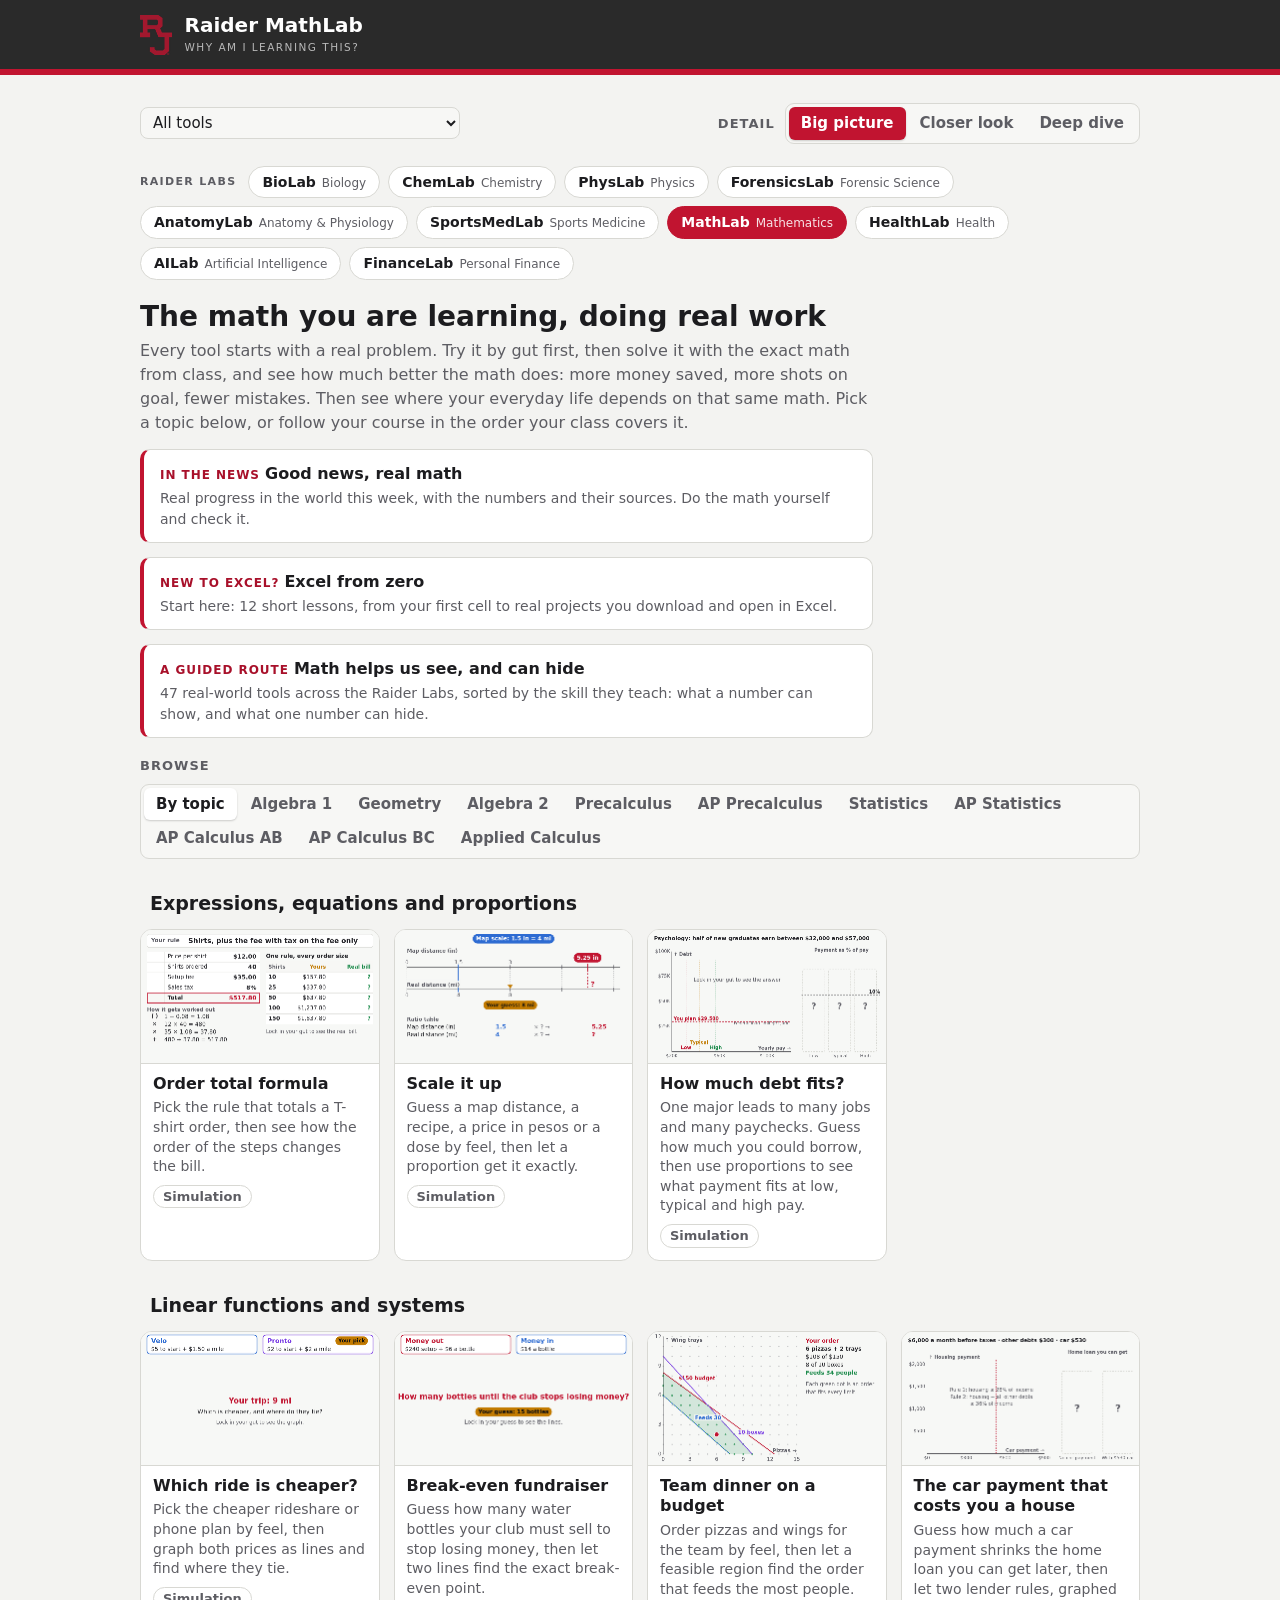
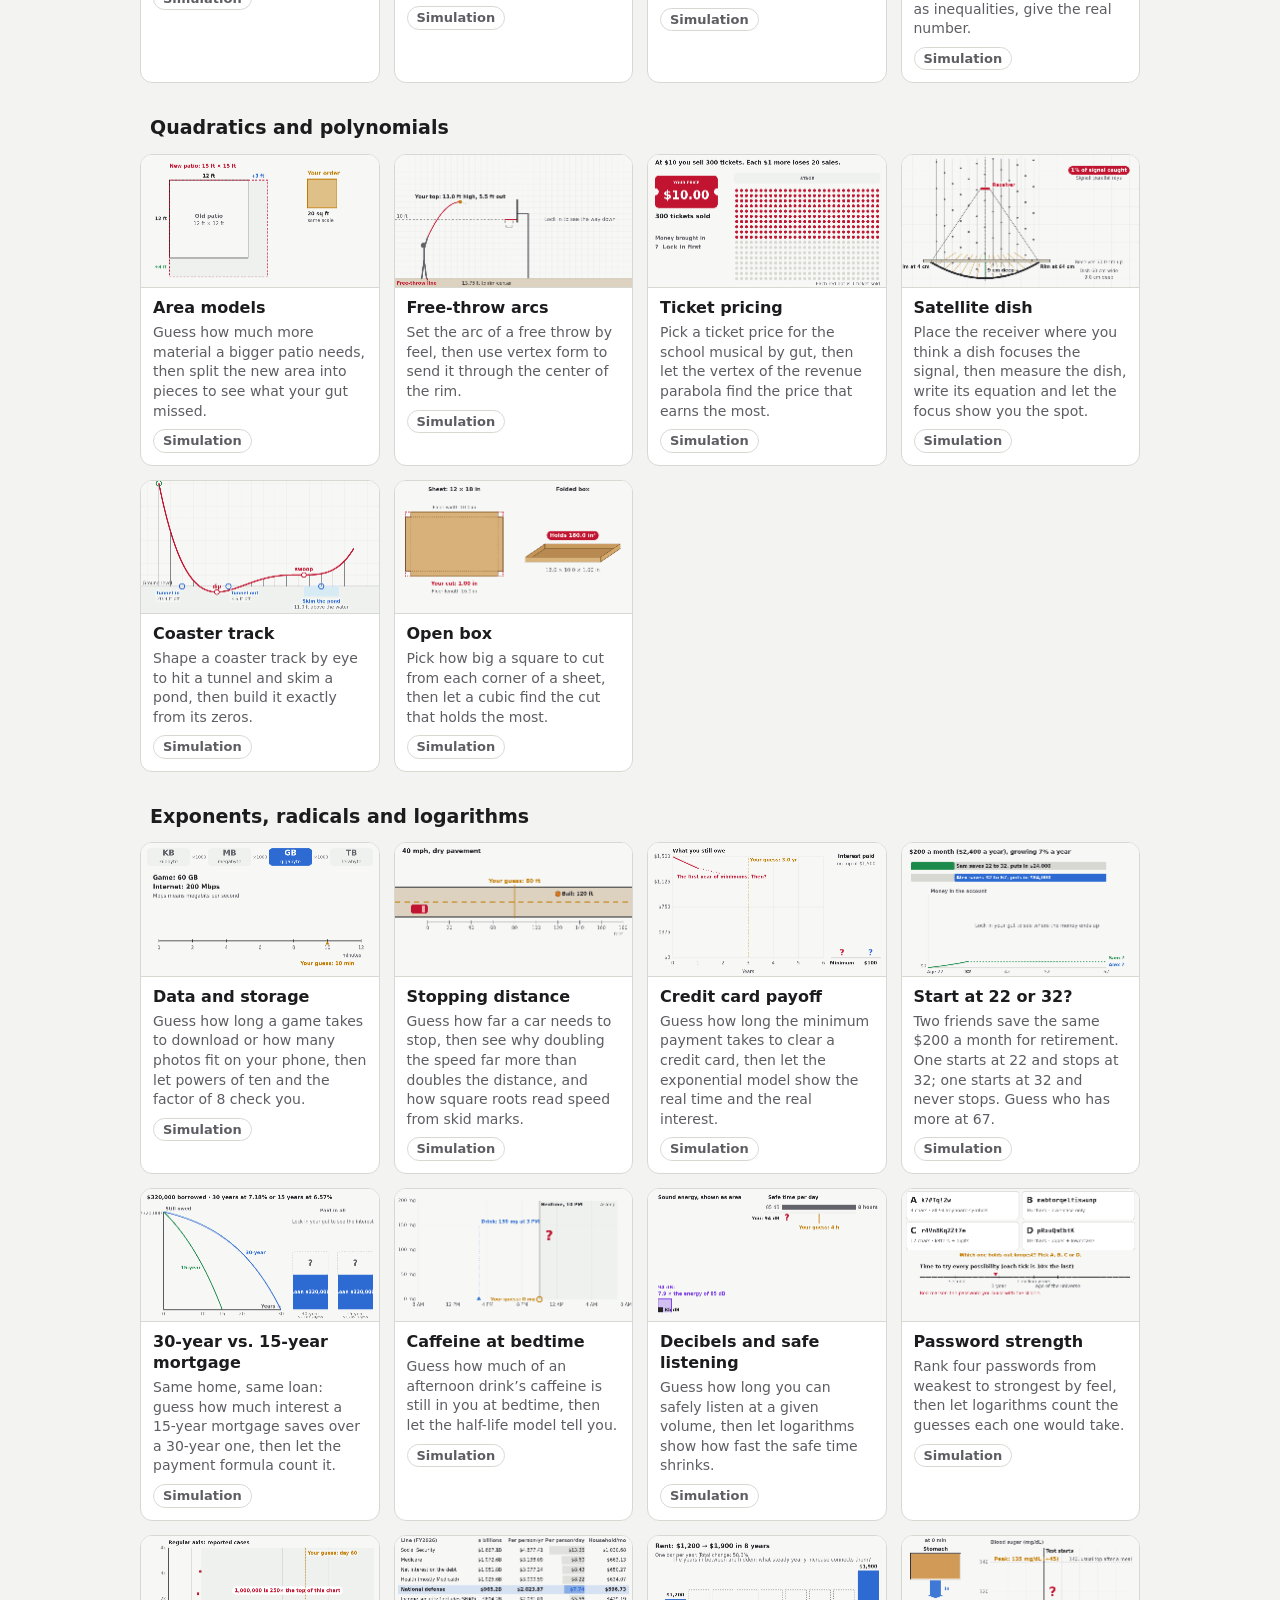
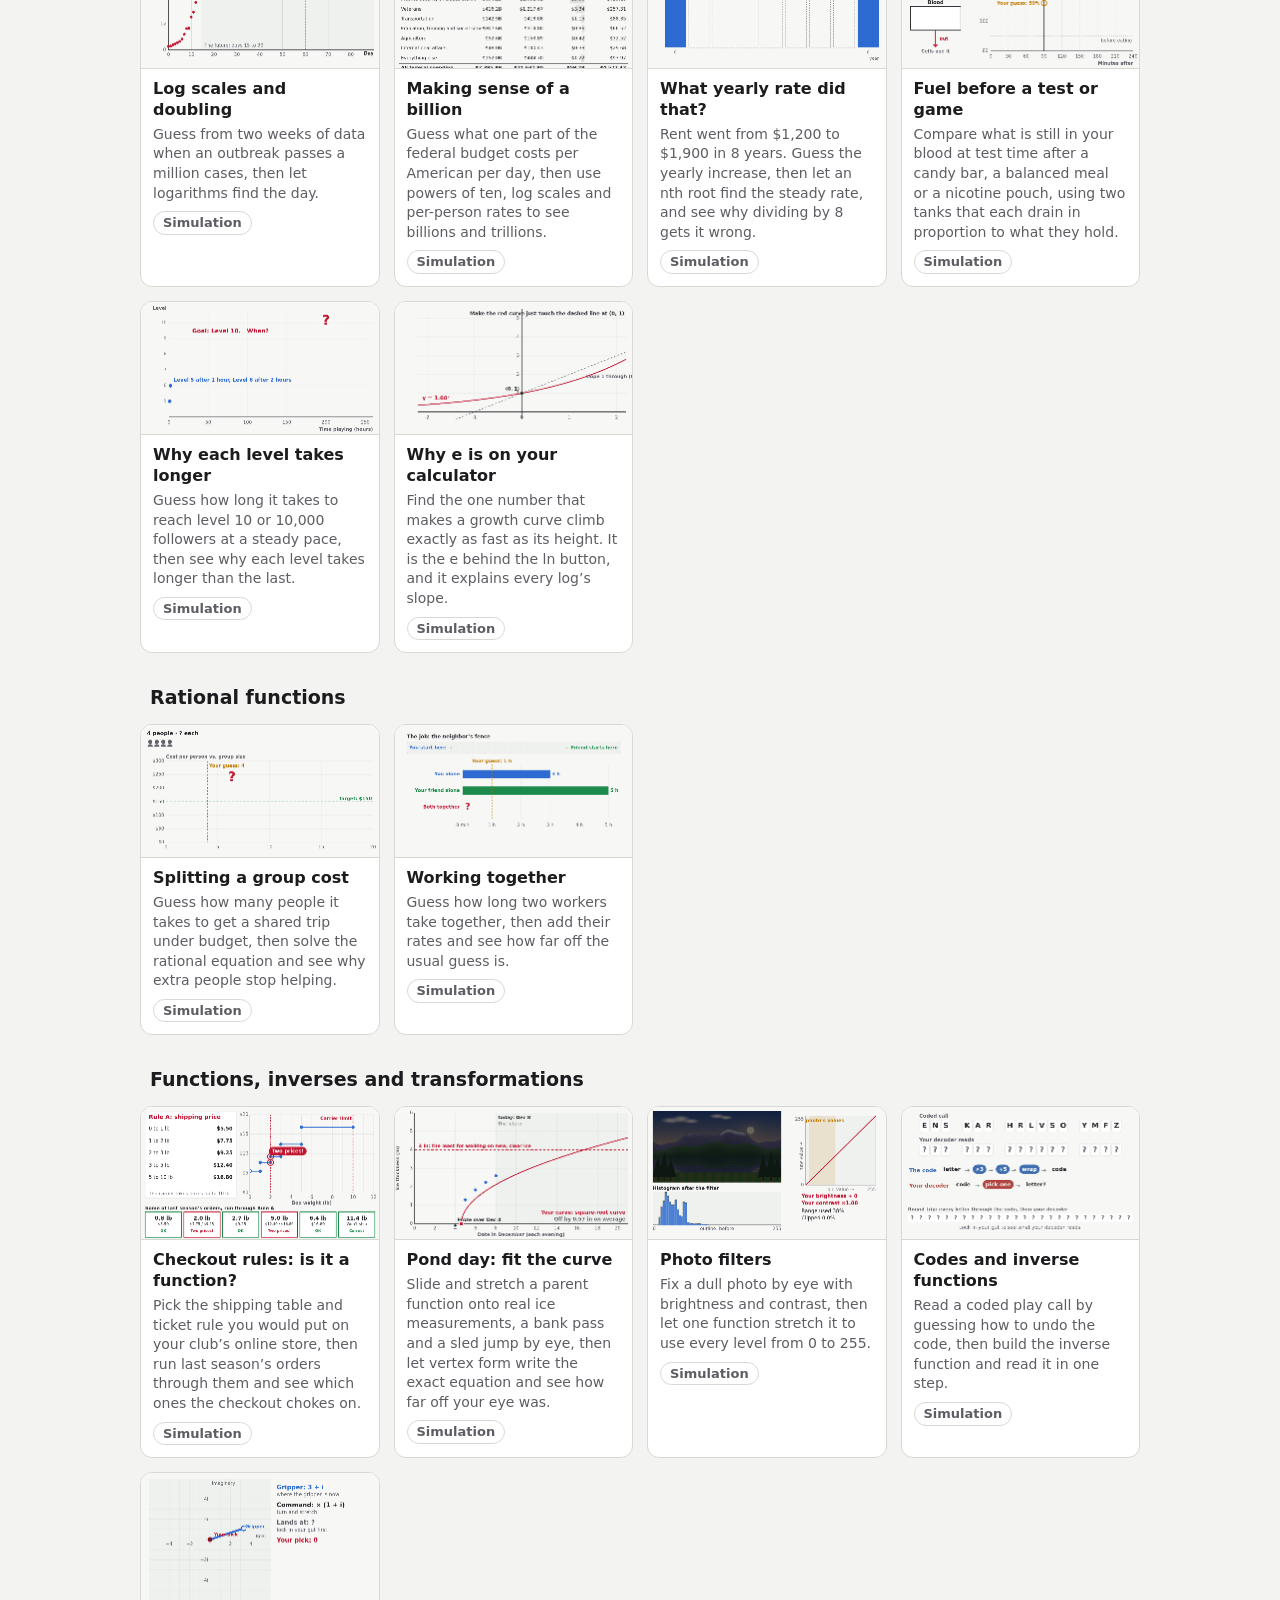
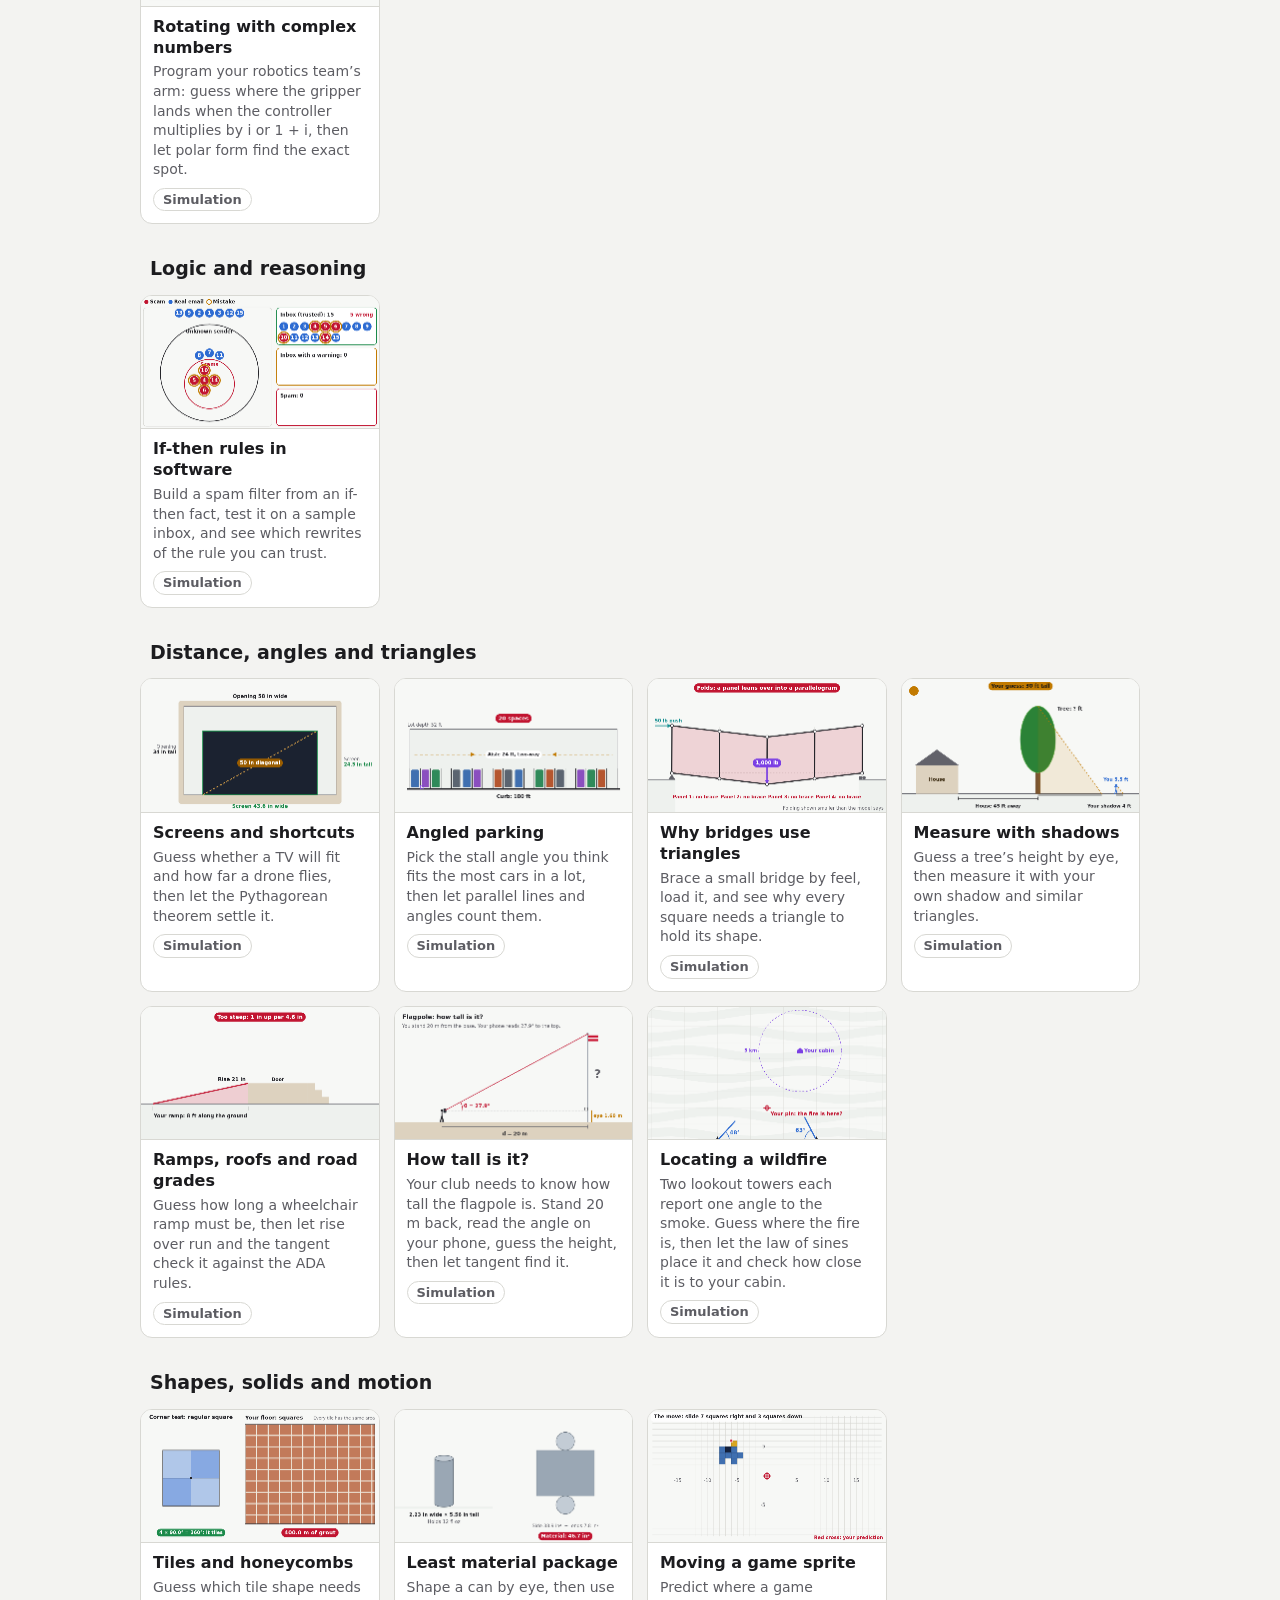
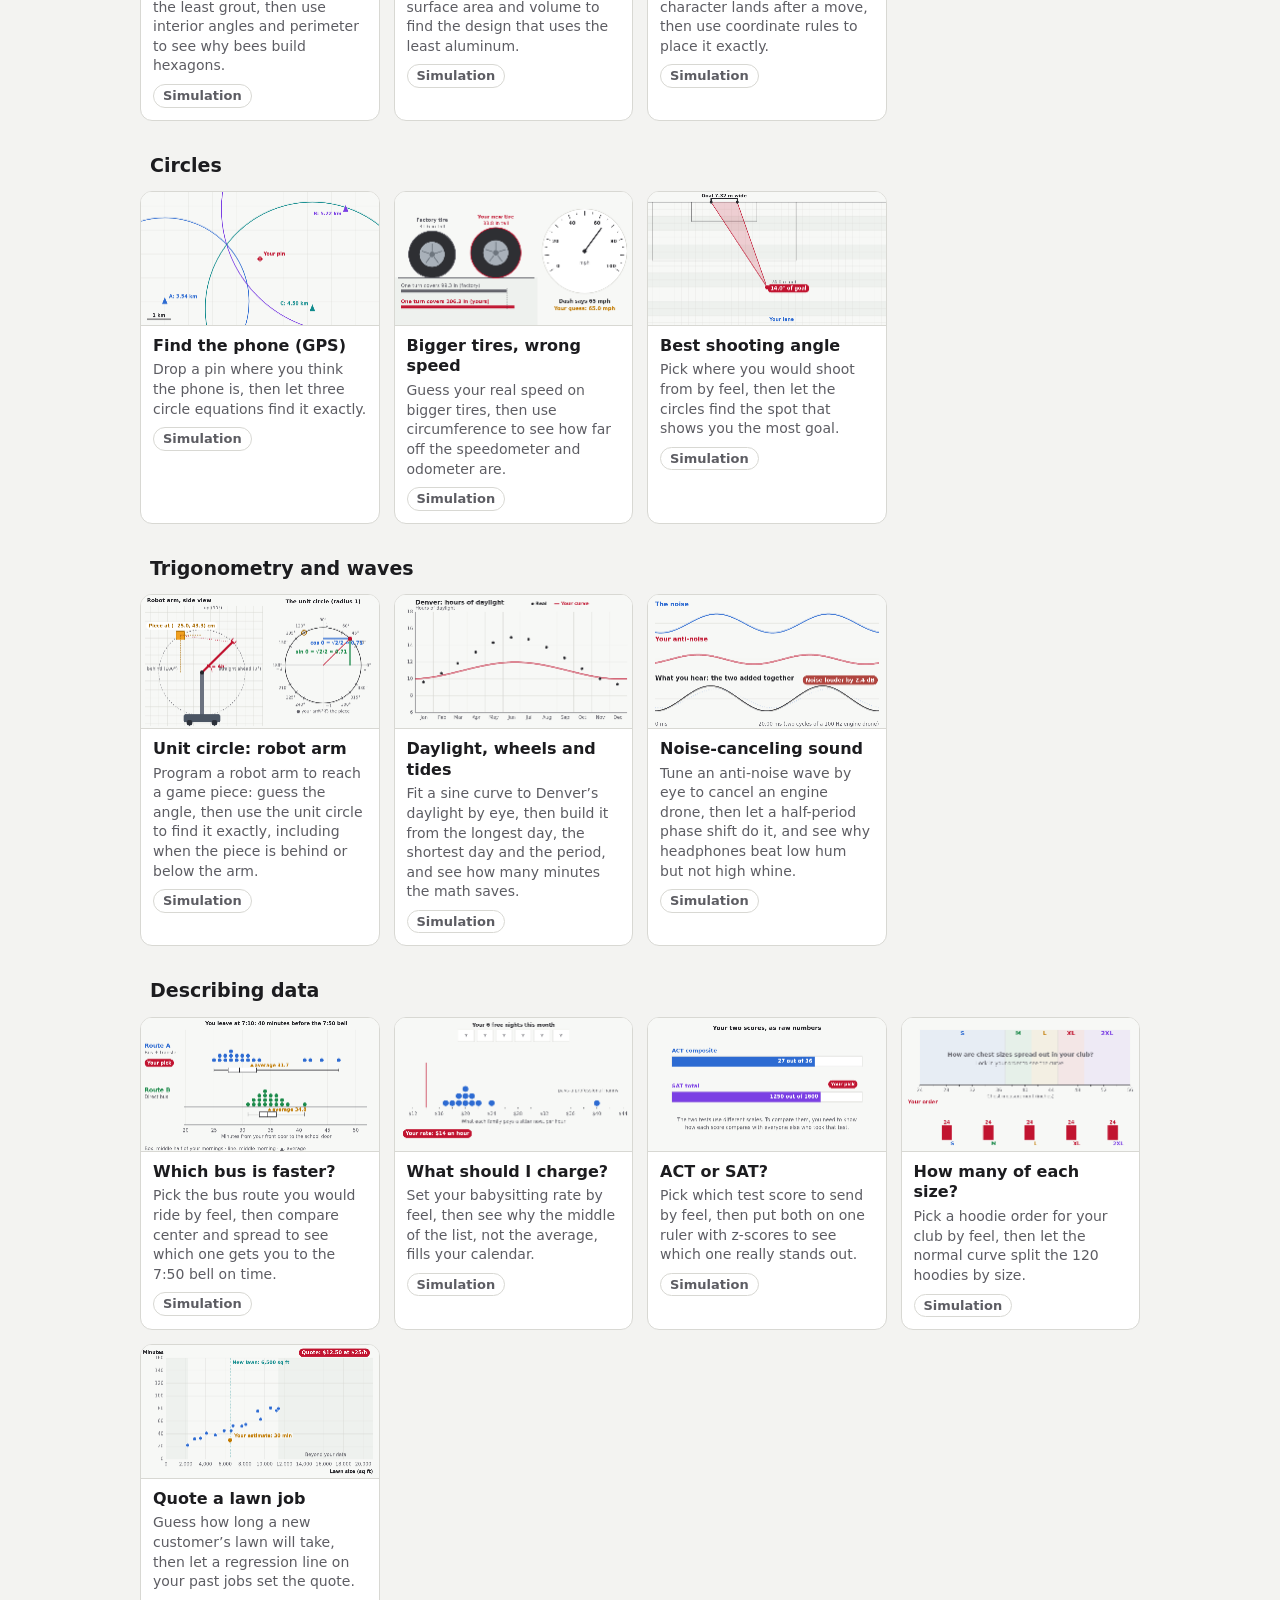
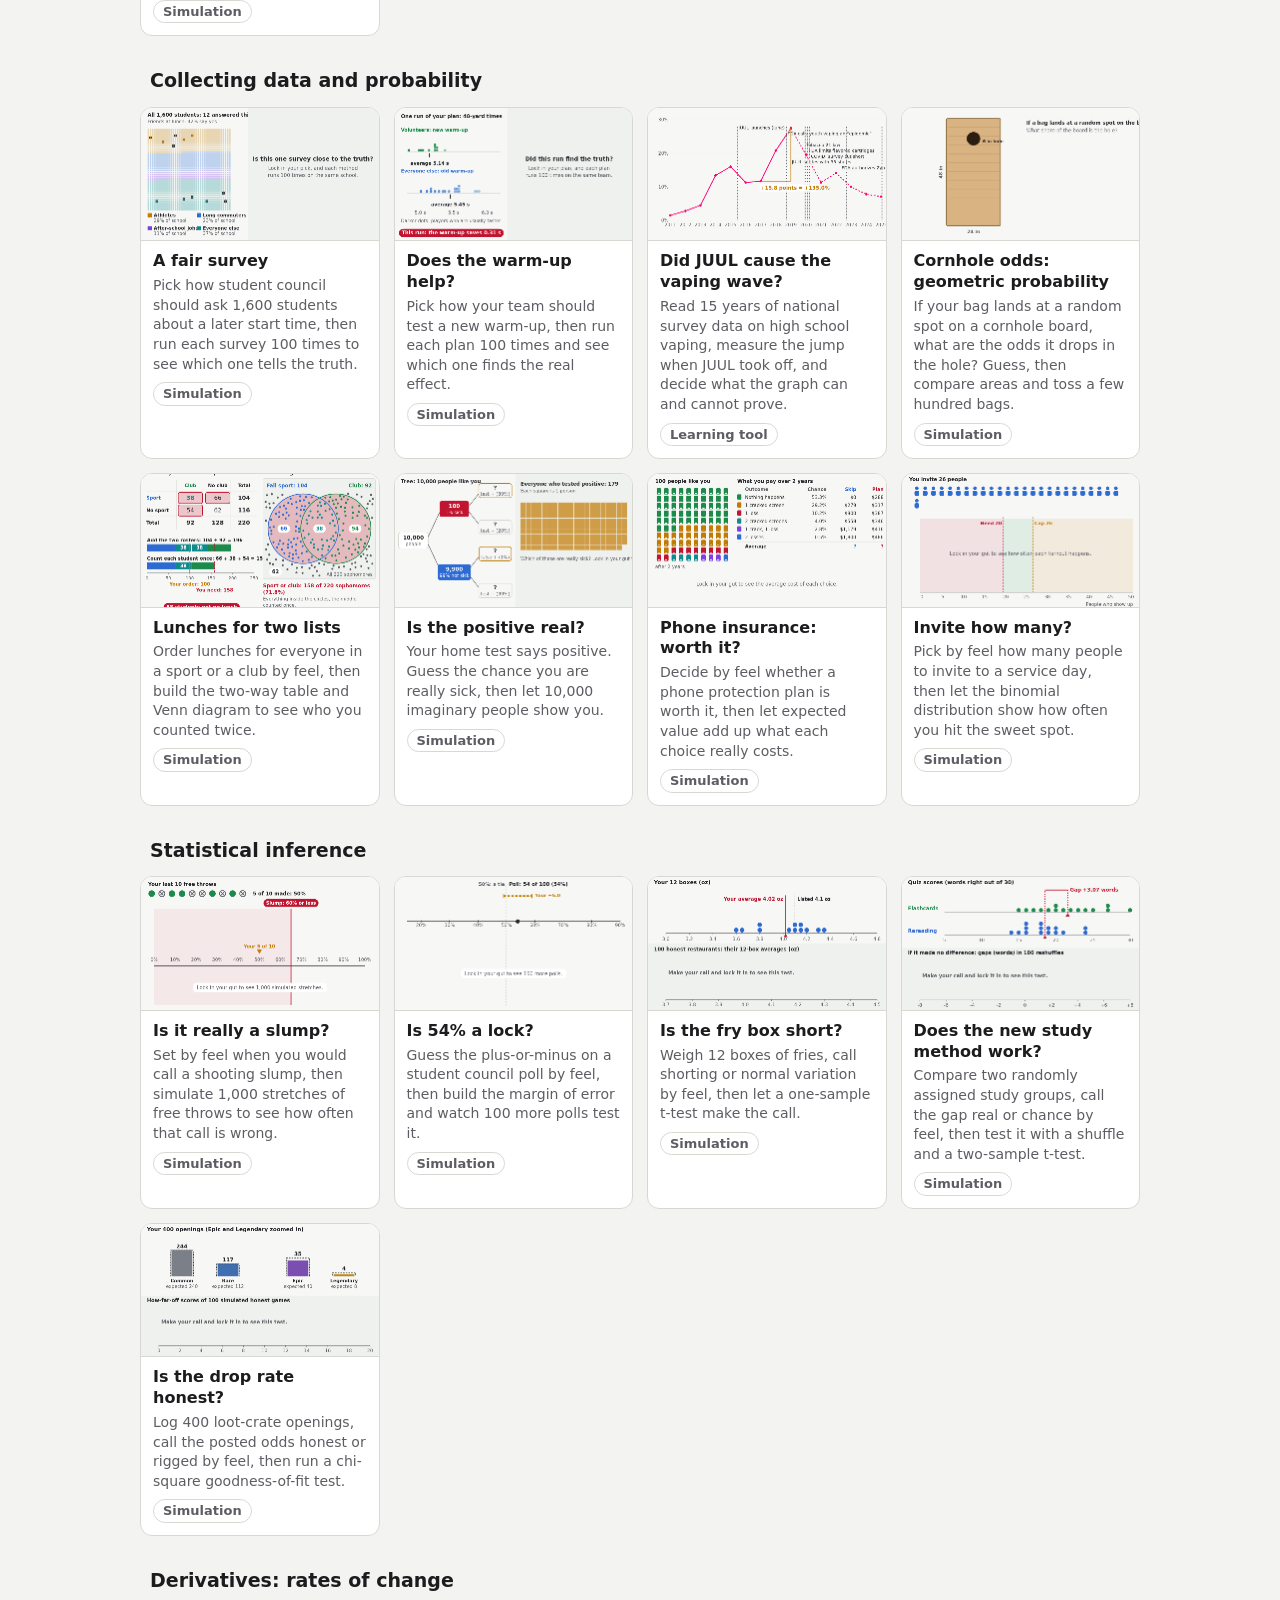
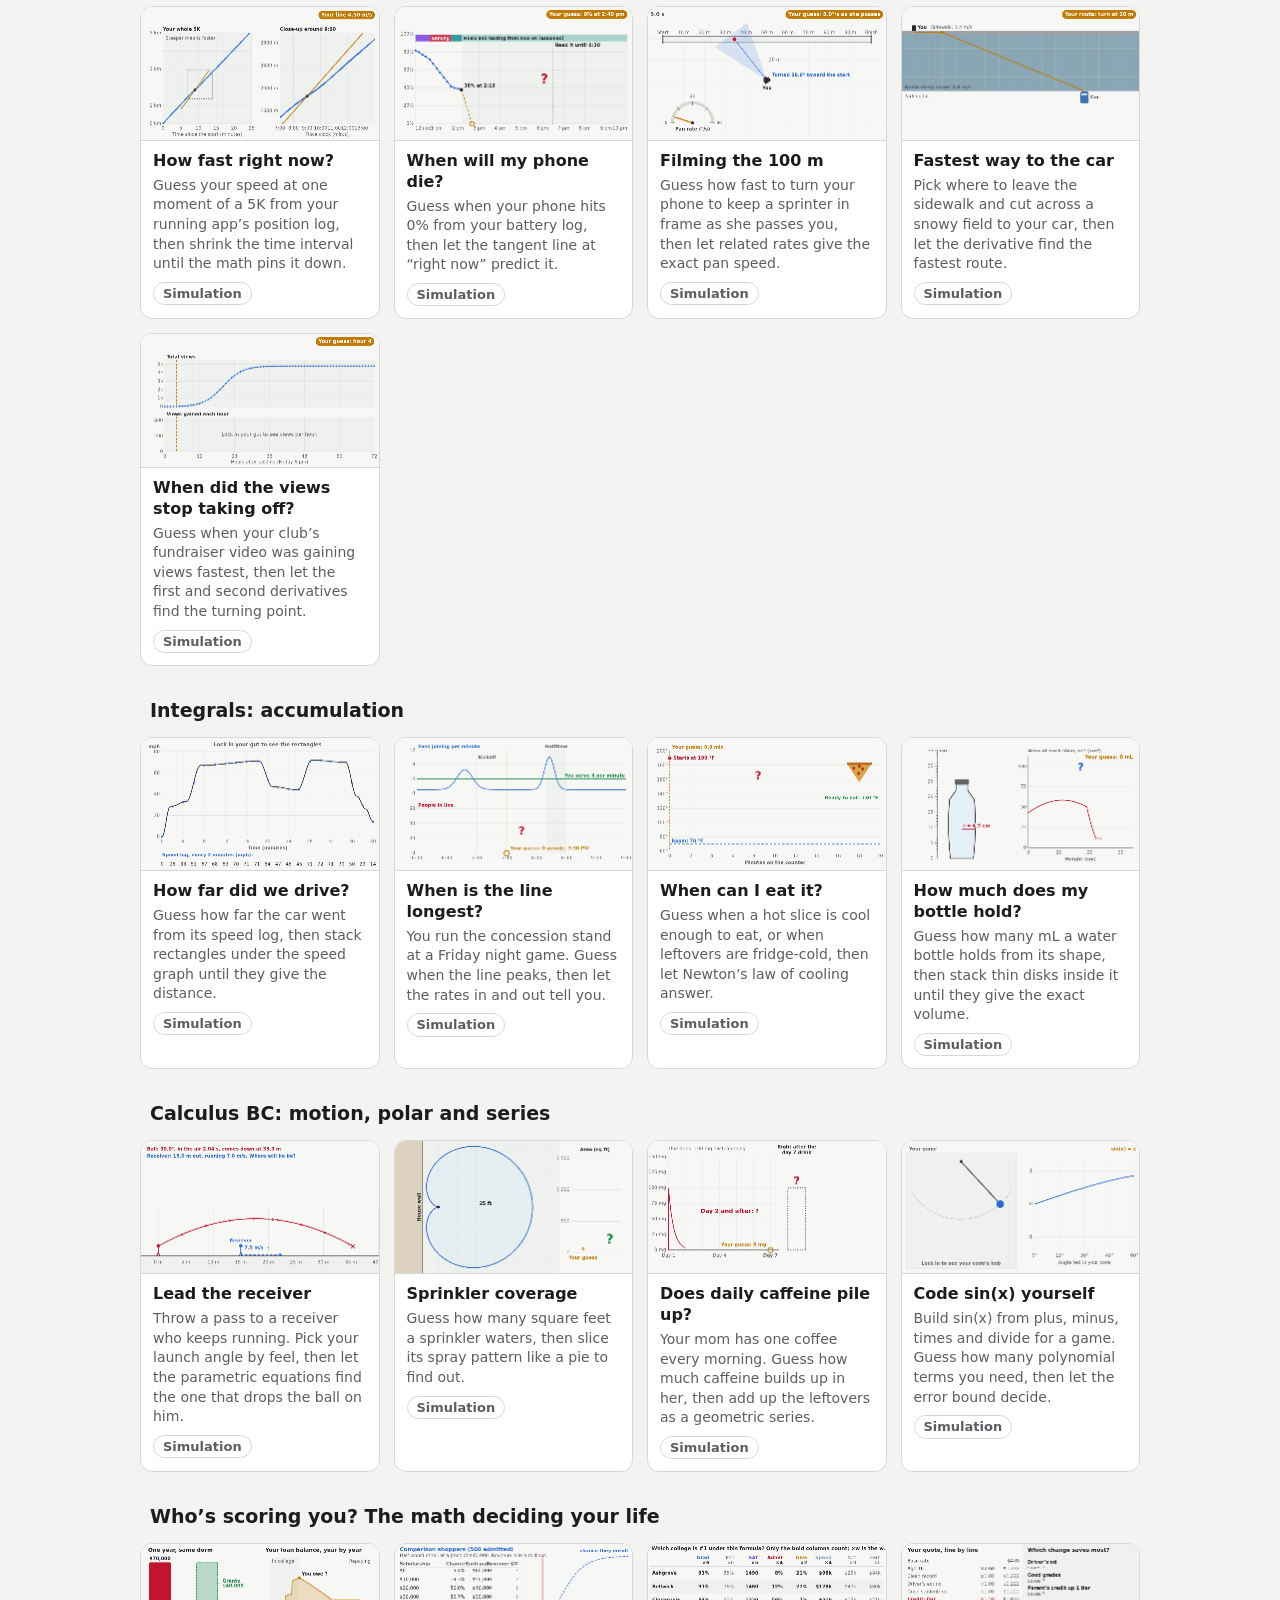
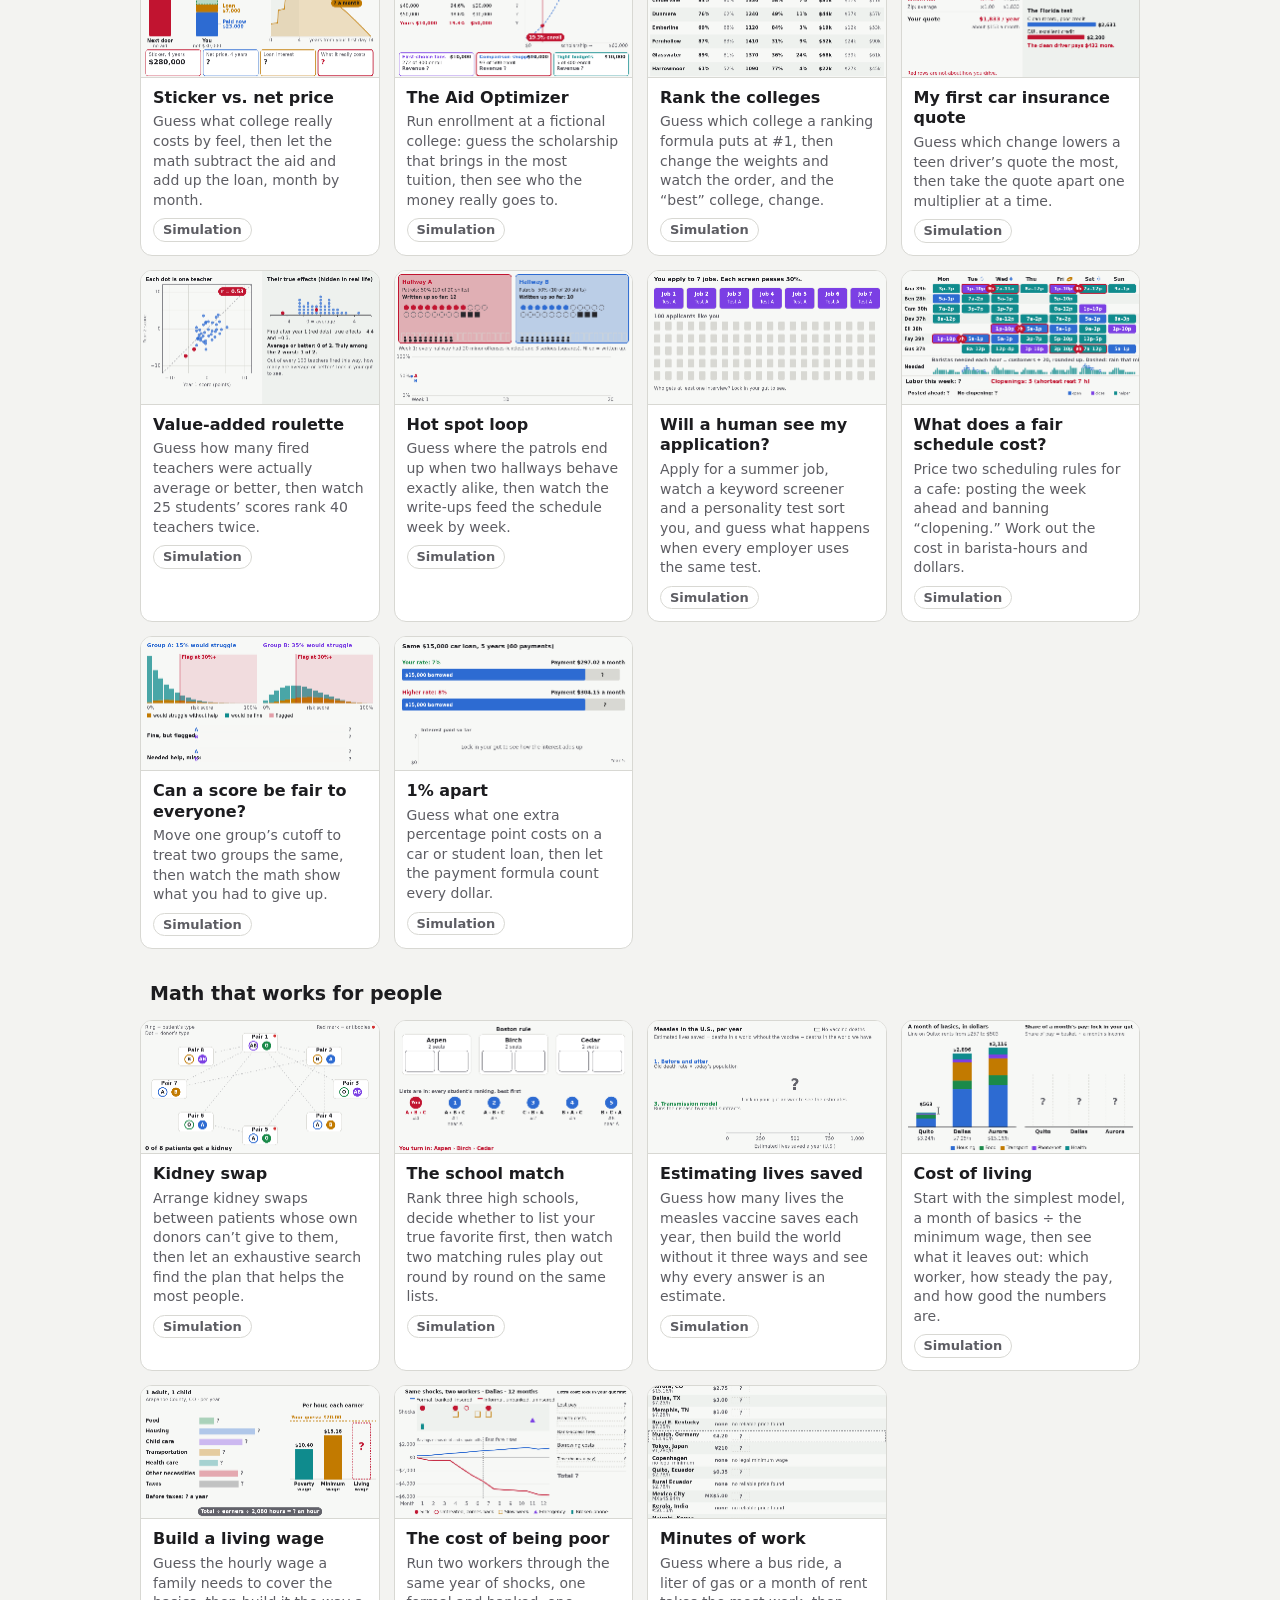
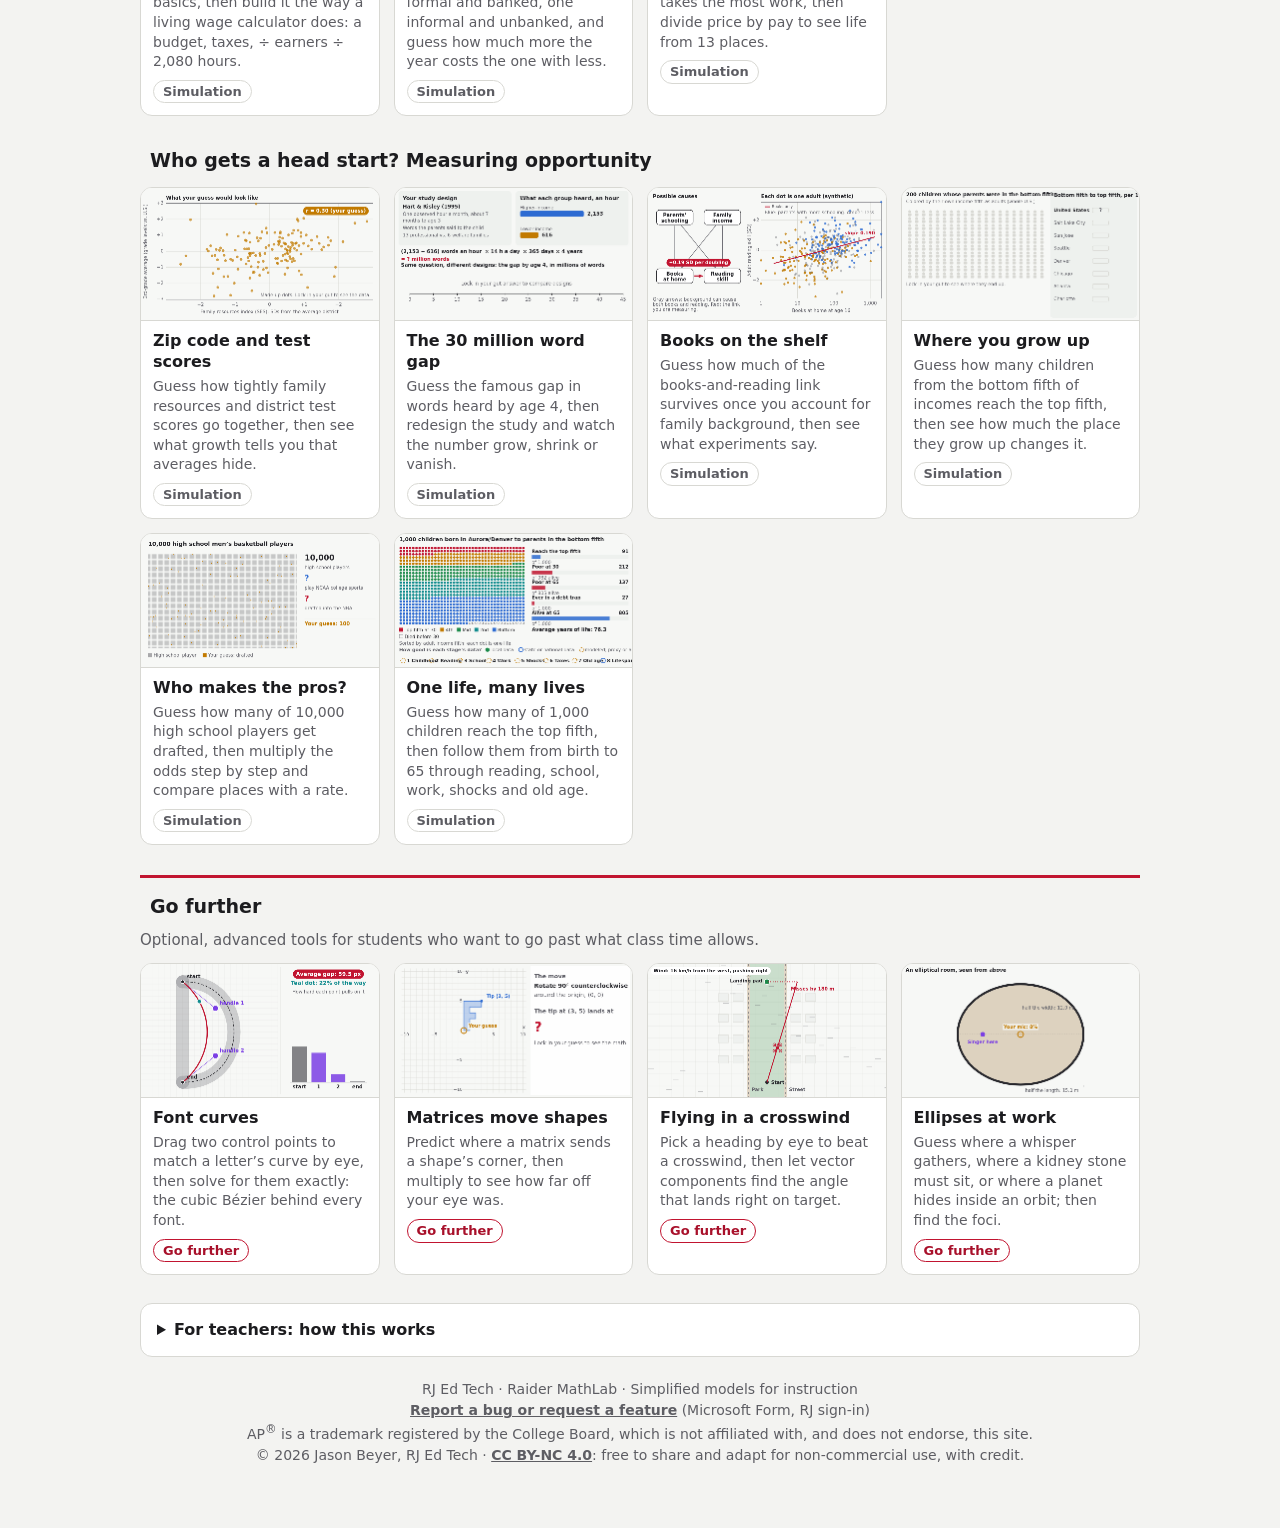
==== index.html @ 82826e11 "This confused me now helps first (student-help v2) Same upgrade as BioLab (4ac2a38): clicking 'This " ====
<!DOCTYPE html>
<html lang="en">
<head>
<meta charset="utf-8">
<meta name="viewport" content="width=device-width, initial-scale=1, viewport-fit=cover">
<title>Raider MathLab</title>
<meta name="lab-name" content="Raider MathLab">
<meta name="lab-key" content="rjmathlab">
<meta name="uses-label" content="Your day runs on this">
<meta name="uses-open" content="1">
<meta name="uses-after-gut" content="1">
<meta name="guided-gut" content="1">
<meta name="jump-all" content="All tools">
<meta name="description" content="Why am I learning this? Real problems, solved with the exact math from Algebra 1, Geometry, Algebra 2 and Precalculus at Regis Jesuit.">
<meta name="claude:viewport-fit-sides" content="cover">
<link rel="icon" href="favicon.ico" sizes="any">
<link rel="icon" href="favicon.svg" type="image/svg+xml">
<link rel="apple-touch-icon" href="apple-touch-icon.png">
<link rel="stylesheet" href="biolab.css?v=202611172200">
</head>
<body>
<header class="rj-masthead">
  <div class="hl">
    <img class="rj-mark" src="[data-uri]" alt="RJ">
    <div>
      <h1>Raider MathLab</h1>
      <p class="tagline">Why am I learning this?</p>
    </div>
  </div>
</header>

<main class="wrap">
  <nav class="bar">
    <div class="nav-l"><a href="#home" class="back" id="back" hidden>← All tools</a>
      <select id="jump" class="sel" aria-label="Go to a tool"></select></div>
    <div class="lvl"><span class="lvl-l" id="lvl-l">Detail</span>
      <div class="seg" id="lvl" role="group" aria-labelledby="lvl-l">
        <button type="button" data-l="bio" title="The main idea, in everyday words">Big picture</button><button type="button" data-l="honors" title="The math gets its names, and you can change more things">Closer look</button><button type="button" data-l="ap" title="Everything, including the formulas and the proofs">Deep dive</button>
      </div>
    </div>
  </nav>

  <section id="home">
    <nav class="labs" aria-label="Raider Labs"><span class="labs-l">Raider Labs</span><a href="https://rjedtech.github.io/Raider-BioLab/">BioLab <small>Biology</small></a><a href="https://rjedtech.github.io/Raider-ChemLab/">ChemLab <small>Chemistry</small></a><a href="https://rjedtech.github.io/Raider-PhysLab/">PhysLab <small>Physics</small></a><a href="https://rjedtech.github.io/Raider-ForensicsLab/">ForensicsLab <small>Forensic Science</small></a><a href="https://rjedtech.github.io/Raider-AnatomyLab/">AnatomyLab <small>Anatomy &amp; Physiology</small></a><a href="https://rjedtech.github.io/Raider-SportsMedLab/">SportsMedLab <small>Sports Medicine</small></a><a href="https://rjedtech.github.io/Raider-MathLab/" aria-current="page">MathLab <small>Mathematics</small></a><a href="https://rjedtech.github.io/Raider-HealthLab/">HealthLab <small>Health</small></a><a href="https://rjedtech.github.io/Raider-AILab/">AILab <small>Artificial Intelligence</small></a><a href="https://rjedtech.github.io/Raider-FinanceLab/">FinanceLab <small>Personal Finance</small></a></nav>
    <div class="home-head">
      <h2>The math you are learning, doing real work</h2>
      <p class="lede">Every tool starts with a real problem. Try it by gut first, then solve it with the exact math from class, and see how much better the math does: more money saved, more shots on goal, fewer mistakes. Then see where your everyday life depends on that same math. Pick a topic below, or follow your course in the order your class covers it.</p>
    </div>
    <a class="xl-entry" href="news.html"><span class="xl-entry-k">In the News</span> <b>Good news, real math</b> <span class="xl-entry-d">Real progress in the world this week, with the numbers and their sources. Do the math yourself and check it.</span></a>
    <a class="xl-entry" href="excel.html"><span class="xl-entry-k">New to Excel?</span> <b>Excel from zero</b> <span class="xl-entry-d">Start here: 12 short lessons, from your first cell to real projects you download and open in Excel.</span></a>
    <a class="xl-entry" href="seehide.html"><span class="xl-entry-k">A guided route</span> <b>Math helps us see, and can hide</b> <span class="xl-entry-d">47 real-world tools across the Raider Labs, sorted by the skill they teach: what a number can show, and what one number can hide.</span></a>
    <div class="browse-row"><span class="lvl-l" id="browse-l">Browse</span><div class="seg" id="browse" role="group" aria-labelledby="browse-l"></div></div>
    <div id="units"></div>
  </section>

  <div id="sims"></div>

  <details class="notes" id="notes">
    <summary>For teachers: how this works</summary>
    <div class="cols">
      <div>
        <h4>Built for "why am I learning this?"</h4>
        <p>Each tool follows the same four steps: <b>the problem</b> (a real case with real numbers), <b>gut vs. math</b> (students lock in a gut answer, then the math takes a turn and the tool shows the difference in real terms), <b>your day runs on this</b> (where modern life depends on this exact skill) and <b>review</b> (real-world and test-style questions with worked solutions).</p>
        <h4>Why are we learning this? cards</h4>
        <p>Choose your course under <b>Browse</b>, then open a unit. The unit page starts with a <b>Why are we learning this?</b> card: an opening question, the problems this unit solves and the everyday technology that depends on it. Press <b>Project this</b> on the first day of the unit.</p>
      </div>
      <div>
        <h4>Three levels of detail</h4>
        <p><b>Big picture</b> gives the main idea in everyday words. <b>Closer look</b> names the math and adds variables. <b>Deep dive</b> adds the formulas, derivations and harder questions. Any student can choose any level.</p>
        <h4>Put a tool in Canvas</h4>
        <p>Open any tool and use <b>Embed this tool in Canvas</b> at the bottom. Choose where it starts, copy the code and paste it into a Canvas page.</p>
        <h4>Privacy</h4>
        <p>Everything runs in the browser. There are no logins, and no student data leaves the device. An anonymous page counter (no cookies, no names) records which tools are opened and whether the visit came through a school device.</p>
      </div>
    </div>
  </details>
  <p class="foot">RJ Ed Tech · Raider MathLab · Simplified models for instruction<br><a href="https://forms.cloud.microsoft/Pages/ResponsePage.aspx?id=4SwuQZc-CEClZjjFdYLisQzihhIB-7hPp9L3AOSeJONUOVJaVTVMOE9YMFNSVVM3TUNOOFVQR1pYTi4u&amp;rc59cb41123d3497584d2ca10cb9e1c54=%22Raider%20MathLab%22" target="_blank" rel="noopener">Report a bug or request a feature</a> (Microsoft Form, RJ sign-in)<br>AP<sup>®</sup> is a trademark registered by the College Board, which is not affiliated with, and does not endorse, this site.<br>© 2026 Jason Beyer, RJ Ed Tech · <a href="https://creativecommons.org/licenses/by-nc/4.0/" target="_blank" rel="license noopener">CC BY-NC 4.0</a>: free to share and adapt for non-commercial use, with credit.</p>
</main>

<script src="engine.js?v=202611172200"></script>
<!--SIMS-->
<script src="sims/aidoptimizer.js?v=202611171600"></script>
<script src="sims/areamodel.js?v=202611092100"></script>
<script src="sims/babysit.js?v=202611092100"></script>
<script src="sims/battery.js?v=202611092100"></script>
<script src="sims/beatbot.js?v=202611171600"></script>
<script src="sims/billions.js?v=202611171600"></script>
<script src="sims/bookshome.js?v=202611171200"></script>
<script src="sims/bottle.js?v=202611092100"></script>
<script src="sims/breakeven.js?v=202611132045"></script>
<script src="sims/budget.js?v=202611131500"></script>
<script src="sims/busroute.js?v=202611092100"></script>
<script src="sims/caffeine.js?v=202611121800"></script>
<script src="sims/caffeinedaily.js?v=202611092100"></script>
<script src="sims/fuel.js?v=202611182100"></script>
<script src="sims/logslow.js?v=202611182100"></script>
<script src="sims/lnbase.js?v=202611182100"></script>
<script src="sims/camerapan.js?v=202611092100"></script>
<script src="sims/carhouse.js?v=202611132000"></script>
<script src="sims/carquote.js?v=202611092100"></script>
<script src="sims/checkout.js?v=202611171600"></script>
<script src="sims/cipher.js?v=202611092100"></script>
<script src="sims/coaster.js?v=202611132030"></script>
<script src="sims/concession.js?v=202611092100"></script>
<script src="sims/cooling.js?v=202611092100"></script>
<script src="sims/costofliving.js?v=202611092100"></script>
<script src="sims/creditcard.js?v=202611121800"></script>
<script src="sims/datasize.js?v=202611092100"></script>
<script src="sims/daylight.js?v=202611092100"></script>
<script src="sims/debtfit.js?v=202611092315"></script>
<script src="sims/decibels.js?v=202611131500"></script>
<script src="sims/dish.js?v=202611092100"></script>
<script src="sims/fairscore.js?v=202611171600"></script>
<script src="sims/fontcurves.js?v=202611171600"></script>
<script src="sims/formulas.js?v=202611092100"></script>
<script src="sims/freethrow.js?v=202611171600"></script>
<script src="sims/fryshort.js?v=202611171600"></script>
<script src="sims/gps.js?v=202611092100"></script>
<script src="sims/hoodies.js?v=202611092100"></script>
<script src="sims/hotspot.js?v=202611092100"></script>
<script src="sims/insurance.js?v=202611171800"></script>
<script src="sims/kidneyswap.js?v=202611092100"></script>
<script src="sims/lawnjob.js?v=202611092100"></script>
<script src="sims/leadpass.js?v=202611171600"></script>
<script src="sims/lifesim.js?v=202611092100"></script>
<script src="sims/livessaved.js?v=202611092100"></script>
<script src="sims/livingwage.js?v=202611092100"></script>
<script src="sims/logic.js?v=202611092100"></script>
<script src="sims/logscale.js?v=202611121800"></script>
<script src="sims/lootdrop.js?v=202611171600"></script>
<script src="sims/targetdrop.js?v=202611141100"></script>
<script src="sims/lunchcount.js?v=202611121800"></script>
<script src="sims/makethepros.js?v=202611092100"></script>
<script src="sims/matrices.js?v=202611092100"></script>
<script src="sims/minutesofwork.js?v=202611092100"></script>
<script src="sims/mortgageterm.js?v=202611092100"></script>
<script src="sims/noisecancel.js?v=202611171600"></script>
<script src="sims/onepercent.js?v=202611092100"></script>
<script src="sims/unitcircle.js?v=202611170400"></script>
<script src="sims/openbox.js?v=202611092100"></script>
<script src="sims/opportunity.js?v=202611171600"></script>
<script src="sims/orbits.js?v=202611092100"></script>
<script src="sims/packaging.js?v=202611092100"></script>
<script src="sims/parking.js?v=202611092100"></script>
<script src="sims/passwords.js?v=202611171800"></script>
<script src="sims/photofilter.js?v=202611092100"></script>
<script src="sims/pollmargin.js?v=202611171600"></script>
<script src="sims/pondday.js?v=202611121800"></script>
<script src="sims/povertypremium.js?v=202611092100"></script>
<script src="sims/ramp.js?v=202611092100"></script>
<script src="sims/clinometer.js?v=202611141800"></script>
<script src="sims/rankcolleges.js?v=202611092100"></script>
<script src="sims/rapidtest.js?v=202611171600"></script>
<script src="sims/rideshare.js?v=202611092100"></script>
<script src="sims/rotations.js?v=202611171600"></script>
<script src="sims/rsvp.js?v=202611092100"></script>
<script src="sims/runpace.js?v=202611092100"></script>
<script src="sims/scaleit.js?v=202611092100"></script>
<script src="sims/schedule.js?v=202611171600"></script>
<script src="sims/schoolmatch.js?v=202611092100"></script>
<script src="sims/screens.js?v=202611092100"></script>
<script src="sims/shadow.js?v=202611092100"></script>
<script src="sims/sharedwork.js?v=202611092100"></script>
<script src="sims/shortcut.js?v=202611092100"></script>
<script src="sims/shotangle.js?v=202611092100"></script>
<script src="sims/sincode.js?v=202611092100"></script>
<script src="sims/skidmarks.js?v=202611092100"></script>
<script src="sims/yearlygrowth.js?v=202611140510"></script>
<script src="sims/slump.js?v=202611092100"></script>
<script src="sims/speedlog.js?v=202611092100"></script>
<script src="sims/splitcost.js?v=202611131500"></script>
<script src="sims/sprinkler.js?v=202611171600"></script>
<script src="sims/sprites.js?v=202611092100"></script>
<script src="sims/startearly.js?v=202611092100"></script>
<script src="sims/stickernet.js?v=202611092100"></script>
<script src="sims/studymethod.js?v=202611171600"></script>
<script src="sims/survey.js?v=202611171600"></script>
<script src="sims/testchoice.js?v=202611092100"></script>
<script src="sims/ticketprice.js?v=202611092100"></script>
<script src="sims/tiling.js?v=202611092100"></script>
<script src="sims/tires.js?v=202611092100"></script>
<script src="sims/triangulate.js?v=202611092100"></script>
<script src="sims/truss.js?v=202611092100"></script>
<script src="sims/valueadded.js?v=202611092100"></script>
<script src="sims/viewcurve.js?v=202611092100"></script>
<script src="sims/warmup.js?v=202611171830"></script>
<script src="sims/windvectors.js?v=202611092100"></script>
<script src="sims/wordgap.js?v=202611092100"></script>
<script src="sims/zipscores.js?v=202611171600"></script>
<script src="sims/vapegraph.js?v=202611181300"></script>
<!--/SIMS-->
<script src="courses.js?v=202611181900"></script>
<script src="why.js?v=202611092100"></script>
<script src="practical.js?v=202611092100"></script>
<script src="review.js?v=202611092100"></script>
<script src="myths.js?v=202611181900"></script>
<!--EXTRA-->
<script src="practical/aidoptimizer.js?v=202611131700"></script>
<script src="practical/areamodel.js?v=202611131700"></script>
<script src="practical/babysit.js?v=202611131700"></script>
<script src="practical/battery.js?v=202611131700"></script>
<script src="practical/beatbot.js?v=202611131700"></script>
<script src="practical/billions.js?v=202611131700"></script>
<script src="practical/bookshome.js?v=202611131700"></script>
<script src="practical/bottle.js?v=202611131700"></script>
<script src="practical/breakeven.js?v=202611131700"></script>
<script src="practical/budget.js?v=202611131500"></script>
<script src="practical/busroute.js?v=202611131700"></script>
<script src="practical/caffeine.js?v=202611121800"></script>
<script src="practical/caffeinedaily.js?v=202611131700"></script>
<script src="practical/fuel.js?v=202611181900"></script>
<script src="practical/logslow.js?v=202611181945"></script>
<script src="practical/lnbase.js?v=202611181945"></script>
<script src="practical/camerapan.js?v=202611131700"></script>
<script src="practical/carhouse.js?v=202611131700"></script>
<script src="practical/carquote.js?v=202611131700"></script>
<script src="practical/checkout.js?v=202611121800"></script>
<script src="practical/cipher.js?v=202611131700"></script>
<script src="practical/coaster.js?v=202611131700"></script>
<script src="practical/concession.js?v=202611131700"></script>
<script src="practical/cooling.js?v=202611131700"></script>
<script src="practical/costofliving.js?v=202611131700"></script>
<script src="practical/creditcard.js?v=202611121800"></script>
<script src="practical/datasize.js?v=202611131700"></script>
<script src="practical/daylight.js?v=202611131700"></script>
<script src="practical/debtfit.js?v=202611131700"></script>
<script src="practical/decibels.js?v=202611131500"></script>
<script src="practical/dish.js?v=202611131700"></script>
<script src="practical/fairscore.js?v=202611131500"></script>
<script src="practical/fontcurves.js?v=202611131700"></script>
<script src="practical/formulas.js?v=202611131700"></script>
<script src="practical/freethrow.js?v=202611131700"></script>
<script src="practical/fryshort.js?v=202611131700"></script>
<script src="practical/gps.js?v=202611131700"></script>
<script src="practical/hoodies.js?v=202611131700"></script>
<script src="practical/hotspot.js?v=202611131700"></script>
<script src="practical/insurance.js?v=202611131700"></script>
<script src="practical/kidneyswap.js?v=202611131700"></script>
<script src="practical/lawnjob.js?v=202611131700"></script>
<script src="practical/leadpass.js?v=202611131700"></script>
<script src="practical/lifesim.js?v=202611131700"></script>
<script src="practical/livessaved.js?v=202611131700"></script>
<script src="practical/livingwage.js?v=202611131700"></script>
<script src="practical/logic.js?v=202611131700"></script>
<script src="practical/logscale.js?v=202611121800"></script>
<script src="practical/lootdrop.js?v=202611131700"></script>
<script src="practical/targetdrop.js?v=202611141100"></script>
<script src="practical/lunchcount.js?v=202611121800"></script>
<script src="practical/makethepros.js?v=202611131700"></script>
<script src="practical/matrices.js?v=202611131700"></script>
<script src="practical/minutesofwork.js?v=202611131700"></script>
<script src="practical/mortgageterm.js?v=202611131700"></script>
<script src="practical/noisecancel.js?v=202611131700"></script>
<script src="practical/onepercent.js?v=202611131700"></script>
<script src="practical/unitcircle.js?v=202611170400"></script>
<script src="practical/openbox.js?v=202611131700"></script>
<script src="practical/opportunity.js?v=202611131700"></script>
<script src="practical/orbits.js?v=202611131700"></script>
<script src="practical/packaging.js?v=202611131700"></script>
<script src="practical/parking.js?v=202611131700"></script>
<script src="practical/passwords.js?v=202611131700"></script>
<script src="practical/photofilter.js?v=202611131700"></script>
<script src="practical/pollmargin.js?v=202611131700"></script>
<script src="practical/pondday.js?v=202611121800"></script>
<script src="practical/povertypremium.js?v=202611131700"></script>
<script src="practical/ramp.js?v=202611131700"></script>
<script src="practical/clinometer.js?v=202611141800"></script>
<script src="practical/rankcolleges.js?v=202611131700"></script>
<script src="practical/rapidtest.js?v=202611131700"></script>
<script src="practical/rideshare.js?v=202611131700"></script>
<script src="practical/rotations.js?v=202611131700"></script>
<script src="practical/rsvp.js?v=202611131700"></script>
<script src="practical/runpace.js?v=202611131700"></script>
<script src="practical/scaleit.js?v=202611131700"></script>
<script src="practical/schedule.js?v=202611131700"></script>
<script src="practical/schoolmatch.js?v=202611131700"></script>
<script src="practical/screens.js?v=202611131700"></script>
<script src="practical/shadow.js?v=202611131700"></script>
<script src="practical/sharedwork.js?v=202611131700"></script>
<script src="practical/shortcut.js?v=202611131700"></script>
<script src="practical/shotangle.js?v=202611131700"></script>
<script src="practical/sincode.js?v=202611131700"></script>
<script src="practical/skidmarks.js?v=202611131700"></script>
<script src="practical/slump.js?v=202611131700"></script>
<script src="practical/speedlog.js?v=202611131700"></script>
<script src="practical/splitcost.js?v=202611131500"></script>
<script src="practical/sprinkler.js?v=202611131700"></script>
<script src="practical/sprites.js?v=202611131700"></script>
<script src="practical/startearly.js?v=202611131700"></script>
<script src="practical/stickernet.js?v=202611131700"></script>
<script src="practical/studymethod.js?v=202611131700"></script>
<script src="practical/survey.js?v=202611131700"></script>
<script src="practical/testchoice.js?v=202611131700"></script>
<script src="practical/ticketprice.js?v=202611131700"></script>
<script src="practical/tiling.js?v=202611131700"></script>
<script src="practical/tires.js?v=202611131700"></script>
<script src="practical/triangulate.js?v=202611131700"></script>
<script src="practical/truss.js?v=202611131700"></script>
<script src="practical/valueadded.js?v=202611131700"></script>
<script src="practical/viewcurve.js?v=202611131700"></script>
<script src="practical/warmup.js?v=202611131700"></script>
<script src="practical/windvectors.js?v=202611131700"></script>
<script src="practical/wordgap.js?v=202611131700"></script>
<script src="practical/zipscores.js?v=202611131700"></script>
<script src="practical/yearlygrowth.js?v=202611140500"></script>
<script src="review/aidoptimizer.js?v=202611092100"></script>
<script src="review/areamodel.js?v=202611092100"></script>
<script src="review/babysit.js?v=202611171830"></script>
<script src="review/battery.js?v=202611092100"></script>
<script src="review/beatbot.js?v=202611092100"></script>
<script src="review/billions.js?v=202611092100"></script>
<script src="review/bookshome.js?v=202611092100"></script>
<script src="review/bottle.js?v=202611092100"></script>
<script src="review/breakeven.js?v=202611092100"></script>
<script src="review/budget.js?v=202611092100"></script>
<script src="review/busroute.js?v=202611092100"></script>
<script src="review/caffeine.js?v=202611092100"></script>
<script src="review/caffeinedaily.js?v=202611092100"></script>
<script src="review/fuel.js?v=202611181900"></script>
<script src="review/logslow.js?v=202611181945"></script>
<script src="review/lnbase.js?v=202611181945"></script>
<script src="review/camerapan.js?v=202611092100"></script>
<script src="review/carhouse.js?v=202611092100"></script>
<script src="review/carquote.js?v=202611092100"></script>
<script src="review/checkout.js?v=202611092100"></script>
<script src="review/cipher.js?v=202611092100"></script>
<script src="review/coaster.js?v=202611092100"></script>
<script src="review/concession.js?v=202611092100"></script>
<script src="review/cooling.js?v=202611092100"></script>
<script src="review/costofliving.js?v=202611092100"></script>
<script src="review/creditcard.js?v=202611092100"></script>
<script src="review/datasize.js?v=202611092100"></script>
<script src="review/daylight.js?v=202611092100"></script>
<script src="review/debtfit.js?v=202611092230"></script>
<script src="review/decibels.js?v=202611092100"></script>
<script src="review/dish.js?v=202611092100"></script>
<script src="review/fairscore.js?v=202611092100"></script>
<script src="review/fontcurves.js?v=202611092100"></script>
<script src="review/formulas.js?v=202611092100"></script>
<script src="review/freethrow.js?v=202611092100"></script>
<script src="review/fryshort.js?v=202611171830"></script>
<script src="review/gps.js?v=202611092100"></script>
<script src="review/hoodies.js?v=202611092100"></script>
<script src="review/hotspot.js?v=202611092100"></script>
<script src="review/insurance.js?v=202611092100"></script>
<script src="review/kidneyswap.js?v=202611092100"></script>
<script src="review/lawnjob.js?v=202611171830"></script>
<script src="review/leadpass.js?v=202611092100"></script>
<script src="review/lifesim.js?v=202611092100"></script>
<script src="review/livessaved.js?v=202611092100"></script>
<script src="review/livingwage.js?v=202611092100"></script>
<script src="review/logic.js?v=202611092100"></script>
<script src="review/logscale.js?v=202611092100"></script>
<script src="review/lootdrop.js?v=202611092100"></script>
<script src="review/targetdrop.js?v=202611141100"></script>
<script src="review/lunchcount.js?v=202611092100"></script>
<script src="review/makethepros.js?v=202611092100"></script>
<script src="review/matrices.js?v=202611092100"></script>
<script src="review/minutesofwork.js?v=202611092100"></script>
<script src="review/mortgageterm.js?v=202611092100"></script>
<script src="review/noisecancel.js?v=202611092100"></script>
<script src="review/onepercent.js?v=202611092100"></script>
<script src="review/unitcircle.js?v=202611170400"></script>
<script src="review/openbox.js?v=202611092100"></script>
<script src="review/opportunity.js?v=202611092100"></script>
<script src="review/orbits.js?v=202611092100"></script>
<script src="review/packaging.js?v=202611092100"></script>
<script src="review/parking.js?v=202611092100"></script>
<script src="review/passwords.js?v=202611161400"></script>
<script src="review/photofilter.js?v=202611092100"></script>
<script src="review/pollmargin.js?v=202611092100"></script>
<script src="review/pondday.js?v=202611092100"></script>
<script src="review/povertypremium.js?v=202611092100"></script>
<script src="review/ramp.js?v=202611092100"></script>
<script src="review/clinometer.js?v=202611141800"></script>
<script src="review/rankcolleges.js?v=202611092100"></script>
<script src="review/rapidtest.js?v=202611092100"></script>
<script src="review/rideshare.js?v=202611092100"></script>
<script src="review/rotations.js?v=202611092100"></script>
<script src="review/rsvp.js?v=202611092100"></script>
<script src="review/runpace.js?v=202611092100"></script>
<script src="review/scaleit.js?v=202611092100"></script>
<script src="review/schedule.js?v=202611092100"></script>
<script src="review/schoolmatch.js?v=202611092100"></script>
<script src="review/screens.js?v=202611092100"></script>
<script src="review/shadow.js?v=202611092100"></script>
<script src="review/sharedwork.js?v=202611092100"></script>
<script src="review/shortcut.js?v=202611092100"></script>
<script src="review/shotangle.js?v=202611092100"></script>
<script src="review/sincode.js?v=202611092100"></script>
<script src="review/skidmarks.js?v=202611092100"></script>
<script src="review/slump.js?v=202611092100"></script>
<script src="review/speedlog.js?v=202611092100"></script>
<script src="review/splitcost.js?v=202611092100"></script>
<script src="review/sprinkler.js?v=202611092100"></script>
<script src="review/sprites.js?v=202611092100"></script>
<script src="review/startearly.js?v=202611092100"></script>
<script src="review/stickernet.js?v=202611092100"></script>
<script src="review/studymethod.js?v=202611092100"></script>
<script src="review/survey.js?v=202611092100"></script>
<script src="review/testchoice.js?v=202611092100"></script>
<script src="review/ticketprice.js?v=202611092100"></script>
<script src="review/tiling.js?v=202611092100"></script>
<script src="review/tires.js?v=202611092100"></script>
<script src="review/triangulate.js?v=202611092100"></script>
<script src="review/truss.js?v=202611092100"></script>
<script src="review/valueadded.js?v=202611092100"></script>
<script src="review/viewcurve.js?v=202611092100"></script>
<script src="review/warmup.js?v=202611171830"></script>
<script src="review/windvectors.js?v=202611092100"></script>
<script src="review/wordgap.js?v=202611092100"></script>
<script src="review/zipscores.js?v=202611092100"></script>
<script src="review/yearlygrowth.js?v=202611140500"></script>
<script src="practical/vapegraph.js?v=202611181000"></script>
<script src="review/vapegraph.js?v=202611181000"></script>
<!--/EXTRA-->
<script src="mathcards.js?v=202611181900"></script>
<script src="skillsplain.js?v=202611171500"></script>
<script>BioLab.start();</script>
<script src="student-help.js?v=202611191500"></script>
<!-- Anonymous page-view count (GoatCounter, rjedtech.goatcounter.com): no cookies, no personal data, no form contents.
     Each tool (#id) counts as its own page; anything after = or @ in the address is never sent.
     A visit through the school's Securly filter (?scrlybrkr in the address) adds ?sd = school device; nothing else about the visitor is sent. -->
<script>
window.goatcounter={no_onload:true};
(function(){var last=null,tries=0;
function route(){var h=(location.hash||'').slice(1).split(/[=@?&]/)[0].replace(/[^A-Za-z0-9_-]/g,'').slice(0,40);return location.pathname.replace(/index\.html$/,'')+(h?'#'+h:'')+(/scrlybrkr/.test(location.search)?'?sd':'');}
function go(){var p=route();if(p===last)return;var g=window.goatcounter;if(!g||typeof g.count!=='function'){if(tries++<40)setTimeout(go,250);return;}last=p;try{g.count({path:p});}catch(e){}}
window.addEventListener('hashchange',go);if(document.readyState==='complete')go();else window.addEventListener('load',go);})();
</script>
<script data-goatcounter="https://rjedtech.goatcounter.com/count" async src="//gc.zgo.at/count.js"></script>
</body>
</html>
---- biolab.css ----
/*RJMASTHEAD*/
/* RJ Ed Tech masthead (suite standard, matches Raider Observation Console):
   charcoal band + 6px Raider-red rule, full browser width; contents stay
   aligned with the page column. Same in light and dark. */
html{overflow-x:clip}
.rj-masthead{position:relative;isolation:isolate;display:flex;align-items:center;justify-content:space-between;gap:14px;flex-wrap:wrap;
  padding-top:14px!important;padding-bottom:14px!important;margin-top:0!important;margin-bottom:34px!important;
  border:0!important;background:none!important;color:#fff;color-scheme:dark}
.rj-masthead{box-sizing:border-box;width:100vw;max-width:none!important;margin-left:calc(50% - 50vw)!important;margin-right:calc(50% - 50vw)!important;
  padding-left:max(20px,calc((100vw - 1000px)/2))!important;padding-right:max(20px,calc((100vw - 1000px)/2))!important}
.rj-masthead::before{content:"";position:absolute;z-index:-1;top:-64px;bottom:-6px;left:calc(50% - 50vw);right:calc(50% - 50vw);
  background:#2a2a2a;border-bottom:6px solid #C11430}
.rj-masthead>.head-row{flex:1;align-items:center}
body:not(.fs) .rj-masthead .hl,body:not(.fs) .rj-masthead .header-left,body:not(.fs) .rj-masthead .title-lock{display:flex!important;flex-direction:row!important;flex-wrap:nowrap!important;align-items:center!important;gap:13px!important;min-width:0}
.rj-masthead .rj-mark{height:40px;width:auto;display:block;flex-shrink:0}
.rj-masthead .brand,.rj-masthead h1{color:#fff!important;-webkit-text-fill-color:#fff!important;background:none!important;
  font-size:20px!important;font-weight:700!important;line-height:1.15!important;letter-spacing:0!important;margin:0!important}
.rj-masthead .accent{color:inherit!important;-webkit-text-fill-color:inherit!important}
.rj-masthead .tagline,.rj-masthead .subtitle,.rj-masthead .rjm-sub{color:#b8b8b8!important;font-size:10.5px!important;font-weight:400!important;
  letter-spacing:.14em!important;text-transform:uppercase;margin:3px 0 0!important;line-height:1.45!important}
.rj-masthead .last-checked{color:#b8b8b8!important}
.rj-masthead a{color:#f2f2f2!important}
body:not(.fs) .rj-masthead button,body:not(.fs) .rj-masthead select{background:rgba(255,255,255,.08)!important;color:#f2f2f2!important;
  border:1px solid rgba(255,255,255,.22)!important}
body:not(.fs) .rj-masthead select option{background:#2a2a2a;color:#f2f2f2}
.rj-masthead .hdr-txt{flex:1;min-width:0}
.rj-masthead .hdr-txt .sub{color:#b8b8b8!important;font-size:10.5px!important;font-weight:400!important;letter-spacing:.14em!important;text-transform:uppercase;margin:3px 0 0!important;line-height:1.45!important}
.rj-masthead label{color:#d8d8d8!important}
.rj-masthead input{background:rgba(255,255,255,.08)!important;color:#f2f2f2!important;border:1px solid rgba(255,255,255,.22)!important}
.rj-masthead input::placeholder{color:#9a9a9a}
.rj-masthead .lang-globe{color:#f2f2f2}
body.fs .rj-masthead{color-scheme:normal;margin-bottom:0!important}
body.fs .rj-masthead::before{display:none}
@media(max-width:600px){.rj-masthead .brand,.rj-masthead h1{font-size:17px!important}.rj-masthead>label{flex-basis:100%}}
@media print{.rj-masthead::before{display:none}.rj-masthead,.rj-masthead .brand,.rj-masthead h1{color:#000!important;-webkit-text-fill-color:#000!important}}
/*/RJMASTHEAD*/

/* Layout: one 1000px lab-bench column — stage + control drawer, then
   instruments (readouts, graph, prediction), then the lab notebook (trials). */
:root{
  --bg:#f3f3f1; --card:#ffffff; --card2:#f7f7f5; --fg:#1c1c1f; --muted:#5d5d63; --line:#d8d8d3;
  --rj:#C11430; --rj-ink:#a8102a; --focus:#1f6feb; --good:#1b7339; --bad:#b3261e;
  --warn:#c27a00; --warn-ink:#6e4300; --warn-bg:#fff4dc;
  --font:"Segoe UI",system-ui,-apple-system,Roboto,"Helvetica Neue",Arial,sans-serif;
  /* drawing palette for the simulations */
  --cv-ims:#fcefe4; --cv-matrix:#e8f1f8; --cv-head:#dca23a; --cv-tail:#eadbb2; --cv-ink:#26262b; --cv-soft:#62626a;
  --cv-h:#d22d68; --cv-e:#f2b705; --cv-estroke:#7a5a00; --cv-atp:#1b7339; --cv-dnp:#7b3fe4;
  --cv-sol:#e9f3f9; --cv-enz:#3a8a55; --cv-enzd:#7c9a84; --cv-sub:#2d6bd2; --cv-prod:#df741a; --cv-inc:#d32f2f; --cv-inn:#7b3fe4;
  --cv-water:#d6ebf4; --cv-glass:#8aa6b4; --cv-leaf:#2b8237; --cv-leaf2:#58ad48; --cv-bubble:#ffffff; --cv-bstroke:#6f97ab;
  --cv-bench:#ddd2bf; --cv-lamp:#3a3e45; --cv-ruler:#efe6cf;
  --cv-bg:#f7f8f6; --cv-bg2:#eef1ee; --s1:#C11430; --s2:#2d6bd2; --s3:#1b8a4a; --s4:#c27a00; --s5:#7b3fe4; --s6:#0f8b8d;
  --g-line:#C11430; --g-fill:rgba(193,20,48,.10); --g-grid:#e7e7e2; --g-axis:#77777d; --g-dot:#2d6bd2;
}
@media (prefers-color-scheme: dark){:root:not([data-theme="light"]){
  --bg:#15161a; --card:#1d1f24; --card2:#24272d; --fg:#ececef; --muted:#a2a2aa; --line:#353840;
  --rj-ink:#ed516a; --focus:#6ea8ff; --good:#5cc27f; --bad:#f2827a;
  --warn:#f2b24c; --warn-ink:#f7cd86; --warn-bg:#33281a;
  --cv-ims:#2a221c; --cv-matrix:#17212a; --cv-head:#b78a35; --cv-tail:#4d4535; --cv-ink:#ececef; --cv-soft:#a2a2aa;
  --cv-h:#ff6b9a; --cv-e:#ffd23f; --cv-estroke:#3a2c00; --cv-atp:#62d08a; --cv-dnp:#a77dff;
  --cv-sol:#14212a; --cv-enz:#46a868; --cv-enzd:#5b6f61; --cv-sub:#5c9bff; --cv-prod:#ff9a45; --cv-inc:#ff5d5d; --cv-inn:#a77dff;
  --cv-water:#132d3a; --cv-glass:#6a8796; --cv-leaf:#3a9c46; --cv-leaf2:#73c562; --cv-bubble:#e6f6ff; --cv-bstroke:#9cc4d8;
  --cv-bench:#3a342b; --cv-lamp:#9ca2aa; --cv-ruler:#2e2a22;
  --cv-bg:#191b20; --cv-bg2:#20242a; --s1:#ed516a; --s2:#5c9bff; --s3:#5cc27f; --s4:#f2b24c; --s5:#a77dff; --s6:#4cc9c0;
  --g-line:#ed516a; --g-fill:rgba(237,81,106,.14); --g-grid:#2b2e35; --g-axis:#8f8f97; --g-dot:#5c9bff;
  color-scheme:dark}}
:root[data-theme="dark"]{
  --bg:#15161a; --card:#1d1f24; --card2:#24272d; --fg:#ececef; --muted:#a2a2aa; --line:#353840;
  --rj-ink:#ed516a; --focus:#6ea8ff; --good:#5cc27f; --bad:#f2827a;
  --warn:#f2b24c; --warn-ink:#f7cd86; --warn-bg:#33281a;
  --cv-ims:#2a221c; --cv-matrix:#17212a; --cv-head:#b78a35; --cv-tail:#4d4535; --cv-ink:#ececef; --cv-soft:#a2a2aa;
  --cv-h:#ff6b9a; --cv-e:#ffd23f; --cv-estroke:#3a2c00; --cv-atp:#62d08a; --cv-dnp:#a77dff;
  --cv-sol:#14212a; --cv-enz:#46a868; --cv-enzd:#5b6f61; --cv-sub:#5c9bff; --cv-prod:#ff9a45; --cv-inc:#ff5d5d; --cv-inn:#a77dff;
  --cv-water:#132d3a; --cv-glass:#6a8796; --cv-leaf:#3a9c46; --cv-leaf2:#73c562; --cv-bubble:#e6f6ff; --cv-bstroke:#9cc4d8;
  --cv-bench:#3a342b; --cv-lamp:#9ca2aa; --cv-ruler:#2e2a22;
  --cv-bg:#191b20; --cv-bg2:#20242a; --s1:#ed516a; --s2:#5c9bff; --s3:#5cc27f; --s4:#f2b24c; --s5:#a77dff; --s6:#4cc9c0;
  --g-line:#ed516a; --g-fill:rgba(237,81,106,.14); --g-grid:#2b2e35; --g-axis:#8f8f97; --g-dot:#5c9bff;
  color-scheme:dark}

*{box-sizing:border-box}
[hidden]{display:none!important}
html{color-scheme:light}
body{margin:0}
img{max-width:100%}
body{background:var(--bg);color:var(--fg);font:16px/1.5 var(--font);
  padding-left:max(16px,env(safe-area-inset-left,0px));padding-right:max(16px,env(safe-area-inset-right,0px));padding-block:0 48px}
.wrap{max-width:1000px;margin:0 auto}
h2,h3{text-wrap:balance}
button,select,input{font:inherit;color:inherit}
:focus-visible{outline:2px solid var(--focus);outline-offset:2px}

.bar{display:flex;flex-wrap:wrap;gap:12px 20px;justify-content:space-between;align-items:center;margin-bottom:22px}
.tabs{display:flex;flex-wrap:wrap;gap:4px}
.tab{border:1px solid transparent;background:none;color:var(--muted);font-weight:600;font-size:16px;padding:8px 14px;border-radius:8px;cursor:pointer}
.tab:hover{color:var(--fg);background:var(--card2)}
.tab[aria-selected="true"]{color:var(--fg);background:var(--card);border-color:var(--line);box-shadow:inset 0 -3px 0 var(--rj)}
.lvl{display:flex;align-items:center;gap:10px}
.lvl-l{font-size:13px;font-weight:600;letter-spacing:.08em;text-transform:uppercase;color:var(--muted)}
.seg{display:inline-flex;border:1px solid var(--line);border-radius:9px;background:var(--card2);padding:3px;gap:2px;flex-wrap:wrap}
.seg button{border:0;background:none;padding:5px 12px;border-radius:6px;font-size:15px;font-weight:600;color:var(--muted);cursor:pointer}
.seg button:hover{color:var(--fg)}
.seg button[aria-checked="true"],.seg button[aria-pressed="true"]{background:var(--card);color:var(--fg);box-shadow:0 1px 2px rgba(0,0,0,.18)}
.lvl .seg button[aria-pressed="true"]{background:var(--rj);color:#fff}

.sim-head h2{font-size:26px;line-height:1.2;margin:0 0 6px}
.lede{color:var(--muted);margin:0;max-width:72ch}
.lede-lv{display:block;margin-top:.45em;padding-left:.7em;border-left:3px solid var(--rj,#c8102e)}
.lede-lv b{color:var(--fg,inherit)}
.bench{display:grid;grid-template-columns:minmax(0,1fr) 290px;gap:16px;margin-top:18px;align-items:start}
.stage{background:var(--card);border:1px solid var(--line);border-radius:12px;overflow:hidden;min-width:0}
.stage canvas{display:block;width:100%;aspect-ratio:16/9;max-width:100%}
.transport{display:flex;flex-wrap:wrap;gap:8px;align-items:center;padding:10px 12px;border-top:1px solid var(--line)}
.clock{margin-left:auto;font-variant-numeric:tabular-nums;color:var(--muted);font-size:15px}
.btn{border:1px solid var(--line);background:var(--card2);padding:6px 12px;border-radius:8px;font-size:15px;font-weight:600;cursor:pointer;line-height:1.3}
.btn:hover{border-color:var(--muted)}
.btn.primary{background:var(--rj);border-color:var(--rj);color:#fff}
.btn.primary:hover{filter:brightness(1.08)}
.btn select{border:0;background:none}
select.sel{border:1px solid var(--line);background:var(--card2);border-radius:8px;padding:5px 8px;font-size:15px;max-width:100%}

.controls{background:var(--card);border:1px solid var(--line);border-radius:12px;padding:16px;display:flex;flex-direction:column;gap:16px}
.controls h3{margin:0;font-size:13px;letter-spacing:.1em;text-transform:uppercase;color:var(--muted)}
.ctl-top{display:flex;justify-content:space-between;gap:8px;align-items:baseline;margin-bottom:4px}
.ctl-top label,.ctl-top .lbl{font-weight:600;font-size:15px}
.ctl output{font-variant-numeric:tabular-nums;font-weight:600;font-size:15px;color:var(--rj-ink)}
.ctl input[type=range]{width:100%;accent-color:var(--rj);margin:0}
.ctl .help{font-size:14px;color:var(--muted);margin:2px 0 0}
.switch{display:flex;gap:12px;align-items:flex-start;cursor:pointer}
.switch input{position:absolute;opacity:0;width:1px;height:1px}
.track{flex:0 0 auto;width:40px;height:22px;border-radius:11px;background:var(--line);position:relative;transition:background .15s;margin-top:2px}
.track::after{content:"";position:absolute;top:3px;left:3px;width:16px;height:16px;border-radius:50%;background:#fff;box-shadow:0 1px 2px rgba(0,0,0,.3);transition:transform .15s}
.switch input:checked+.track{background:var(--rj)}
.switch input:checked+.track::after{transform:translateX(18px)}
.switch input:focus-visible+.track{outline:2px solid var(--focus);outline-offset:2px}
.tl{display:flex;flex-direction:column;line-height:1.3}
.tl b{font-size:15px}
.tl small{font-size:14px;color:var(--muted)}

.readouts{display:grid;grid-template-columns:repeat(auto-fit,minmax(138px,1fr));gap:10px;margin-top:16px}
.tile{background:var(--card);border:1px solid var(--line);border-radius:10px;padding:10px 12px;min-width:0}
.t-l{font-size:14px;color:var(--muted);line-height:1.3}
.t-v{font-size:24px;font-weight:700;font-variant-numeric:tabular-nums;line-height:1.25;margin-top:2px}
.t-v .u{font-size:14px;font-weight:400;color:var(--muted)}
.t-bar{height:5px;border-radius:3px;background:var(--card2);border:1px solid var(--line);margin-top:8px;overflow:hidden}
.t-bar i{display:block;height:100%;background:var(--rj);width:0}

.lower{display:grid;grid-template-columns:minmax(0,1.45fr) minmax(0,1fr);gap:16px;margin-top:16px;align-items:start}
.panel{background:var(--card);border:1px solid var(--line);border-radius:12px;padding:14px 16px;min-width:0}
.p-head{display:flex;flex-wrap:wrap;gap:8px 12px;align-items:center;justify-content:space-between;margin-bottom:10px}
.p-head h3{margin:0;font-size:13px;letter-spacing:.1em;text-transform:uppercase;color:var(--muted)}
.g-opts{display:flex;flex-wrap:wrap;gap:8px;align-items:center;font-size:14px;color:var(--muted)}
.graph canvas{display:block;width:100%;height:250px}

.predict .q{font-weight:600;font-size:17px;line-height:1.4;margin:0 0 12px}
.choices{display:flex;flex-direction:column;gap:8px}
.choice{text-align:left;border:1px solid var(--line);background:var(--card2);border-radius:8px;padding:9px 12px;cursor:pointer;font-size:15px;line-height:1.35}
.choice:hover{border-color:var(--rj)}
.status{font-size:15px;color:var(--muted);margin:10px 0 0}
.prog{height:6px;border-radius:3px;background:var(--card2);border:1px solid var(--line);overflow:hidden;margin-top:8px}
.prog i{display:block;height:100%;background:var(--rj);width:0}
.verdict{font-weight:700;margin:0 0 6px}
.verdict.ok{color:var(--good)}.verdict.no{color:var(--bad)}
.explain{font-size:15px;margin:0 0 12px}
.pick{font-size:15px;margin:0 0 8px}
.row{display:flex;flex-wrap:wrap;gap:8px}
.count{font-size:13px;letter-spacing:.08em;text-transform:uppercase;color:var(--muted);font-weight:600}

.trials{margin-top:16px}
.tbl-wrap{overflow-x:auto;border:1px solid var(--line);border-radius:8px}
table{border-collapse:collapse;width:100%;font-size:14px;font-variant-numeric:tabular-nums}
th,td{padding:7px 10px;text-align:right;white-space:nowrap;border-bottom:1px solid var(--line)}
th{background:var(--card2);font-weight:600;color:var(--muted);font-size:13px}
th:first-child,td:first-child{text-align:left}
tr:last-child td{border-bottom:0}
.empty{color:var(--muted);font-size:15px;padding:14px;margin:0}
.csv-fallback{width:100%;min-height:90px;margin-top:10px;font:13px/1.4 ui-monospace,Consolas,monospace;background:var(--card2);color:var(--fg);border:1px solid var(--line);border-radius:8px;padding:8px}
.toast{font-size:14px;color:var(--good);font-weight:600}

.notes{margin-top:28px;background:var(--card);border:1px solid var(--line);border-radius:12px;padding:4px 16px}
.notes summary{cursor:pointer;font-weight:700;padding:10px 0}
.notes .cols{display:grid;grid-template-columns:repeat(auto-fit,minmax(260px,1fr));gap:8px 28px;padding-bottom:14px}
.notes h4{margin:10px 0 4px;font-size:15px}
.notes p,.notes li{font-size:15px;max-width:68ch}
.notes ul{padding-left:20px;margin:4px 0}
.foot{margin-top:22px;font-size:14px;color:var(--muted);text-align:center}

@media (max-width:820px){.bench,.lower{grid-template-columns:minmax(0,1fr)}}
@media (max-width:520px){.sim-head h2{font-size:22px}.t-v{font-size:21px}}
@media (prefers-reduced-motion: reduce){.track,.track::after{transition:none}}

/* ---- suite additions ---- */
.nav-l{display:flex;flex-wrap:wrap;gap:10px;align-items:center;min-width:0}
.back{font-weight:600;color:var(--rj-ink);text-decoration:none;padding:6px 2px}
.back:hover{text-decoration:underline}
#jump{max-width:min(320px,100%)}
.home-head h2{font-size:28px;line-height:1.2;margin:0 0 6px}
.unit{margin-top:30px}
.unit-h{font-size:19px;margin:0 0 12px;display:flex;gap:10px;align-items:baseline;flex-wrap:wrap}
.unit-n{font-size:13px;font-weight:700;letter-spacing:.1em;text-transform:uppercase;color:var(--rj-ink)}
.cards{display:grid;grid-template-columns:repeat(auto-fill,minmax(228px,1fr));gap:14px}
.card{display:flex;flex-direction:column;background:var(--card);border:1px solid var(--line);border-radius:12px;overflow:hidden;color:var(--fg);text-decoration:none;transition:border-color .15s,transform .15s}
.card:hover{border-color:var(--rj);transform:translateY(-2px)}
.card:focus-visible{outline:2px solid var(--focus);outline-offset:2px}
.thumb{display:block;width:100%;aspect-ratio:16/9;background:var(--card2);border-bottom:1px solid var(--line)}
.card-b{display:flex;flex-direction:column;gap:4px;padding:10px 12px 12px}
.card-t{font-weight:700;font-size:16px;line-height:1.3}
.card-d{font-size:14px;color:var(--muted);line-height:1.4}
.kind{align-self:flex-start;margin-top:4px;font-size:13px;font-weight:600;color:var(--muted);border:1px solid var(--line);border-radius:999px;padding:1px 9px}
.eyebrow{margin:0 0 4px;font-size:13px;font-weight:700;letter-spacing:.1em;text-transform:uppercase;color:var(--rj-ink)}
.scale{margin:0;padding:7px 12px;font-size:14px;color:var(--muted);border-bottom:1px solid var(--line);background:var(--card2)}
.cap{margin:0;padding:9px 12px;font-size:15px;line-height:1.45;border-top:1px solid var(--line);background:var(--card2);min-height:2.4em}
.tourbar{padding:12px 14px;border-top:3px solid var(--rj);background:var(--card2)}
.tb-h{display:flex;gap:10px;align-items:baseline;flex-wrap:wrap}
.tb-n{font-size:13px;font-weight:700;letter-spacing:.08em;text-transform:uppercase;color:var(--rj-ink)}
.tb-t{font-size:17px}
.tb-x{margin:6px 0 10px;font-size:15px;max-width:70ch}
.btn:disabled{opacity:.45;cursor:default}
.tour-btn{border-color:var(--rj);color:var(--rj-ink)}
.actions{display:flex;flex-wrap:wrap;gap:8px}
select.sel.wide{width:100%}
.tile.txt .t-v{font-size:17px;line-height:1.35;word-break:break-word}
.lower.one{grid-template-columns:minmax(0,1fr)}
.info h3{margin:0 0 6px;font-size:18px}
.info p{margin:0 0 8px;font-size:15px}
.lab{border:1px solid var(--line);border-left:4px solid var(--rj);border-radius:8px;padding:10px 14px;margin-bottom:14px;background:var(--card2);font-size:15px}
.lab p{margin:0 0 6px}.lab ul,.lab ol{margin:4px 0 4px;padding-left:20px}
.lab-h{font-size:13px!important;font-weight:700;letter-spacing:.08em;text-transform:uppercase;color:var(--rj-ink)}
.about{margin-top:14px;background:var(--card);border:1px solid var(--line);border-radius:12px;padding:2px 16px}
.about summary{cursor:pointer;font-weight:700;padding:10px 0}
.about-b{padding-bottom:12px;font-size:15px;max-width:75ch}
.about-b p{margin:0 0 8px}
dl.about-b{display:grid;grid-template-columns:repeat(auto-fill,minmax(240px,1fr));gap:10px 24px;margin:0}
dl.about-b dt{font-weight:700}dl.about-b dd{margin:2px 0 0;color:var(--muted)}

/* ---- course pathways, go further ---- */
.browse-row{display:flex;flex-wrap:wrap;gap:8px 12px;align-items:center;margin-top:18px}
.course-lede{margin-top:14px}
.unit-note{margin:-4px 0 12px;color:var(--muted);font-size:15px;max-width:72ch}
.unit.further{border-top:3px solid var(--rj);padding-top:14px}
.card.adv .kind{border-color:var(--rj);color:var(--rj-ink)}
.related{margin-top:14px;background:var(--card);border:1px solid var(--line);border-radius:12px;padding:10px 16px}
.rel-row{display:flex;flex-wrap:wrap;gap:8px;align-items:center;margin:6px 0}
.rel-l{font-size:13px;font-weight:700;letter-spacing:.08em;text-transform:uppercase;color:var(--muted);margin-right:4px}
.chip{display:inline-block;padding:4px 12px;border:1px solid var(--line);border-radius:999px;background:var(--card2);color:var(--fg);text-decoration:none;font-size:15px;font-weight:600}
.chip:hover{border-color:var(--rj)}
.chip.adv{border-color:var(--rj);color:var(--rj-ink)}

/* link card to a sister site */
.ext-thumb{display:flex;align-items:center;justify-content:center;background:linear-gradient(135deg,#2a2a2a,#3a1018);color:#fff;font-weight:700;font-size:20px;letter-spacing:.02em;text-align:center;padding:0 12px}

/* Raider Labs switcher on the home page */
.labs{display:flex;flex-wrap:wrap;align-items:center;gap:8px;margin:0 0 20px}
.labs-l{font-size:11px;font-weight:700;letter-spacing:.12em;text-transform:uppercase;color:var(--muted);margin-right:4px}
.labs a{display:inline-flex;align-items:baseline;gap:6px;padding:6px 13px;border:1px solid var(--line);border-radius:999px;background:var(--card);color:var(--fg);text-decoration:none;font-weight:700;font-size:14px;line-height:1.3}
.labs a small{font-weight:400;color:var(--muted);font-size:12px}
.labs a:hover{border-color:var(--rj)}
.labs a:focus-visible{outline:2px solid var(--focus);outline-offset:2px}
.labs a[aria-current=page]{background:var(--rj);border-color:var(--rj);color:#fff}
.labs a[aria-current=page] small{color:rgba(255,255,255,.88)}
@media(max-width:520px){.labs a small{display:none}}

/* View modes: Guided (default), Challenge, Full lab */
.modebar{display:inline-flex;flex-wrap:wrap;gap:4px;padding:4px;margin-top:12px;border:1px solid var(--line);border-radius:10px;background:var(--card)}
.modebar[hidden]{display:none}
.modebar button{border:0;background:none;padding:7px 16px;border-radius:7px;font:600 14px var(--font);color:var(--muted);cursor:pointer}
.modebar button:hover{color:var(--fg)}
.modebar button[aria-pressed=true]{background:var(--rj);color:#fff}
.modebar button:focus-visible{outline:2px solid var(--focus);outline-offset:2px}
.sim.m-guided .trials,.sim.m-guided details.about,.sim.m-guided [data-act=tour],.sim.m-guided .controls,
.sim.m-game .lower,.sim.m-game .trials,.sim.m-game details.about,.sim.m-game [data-act=tour],.sim.m-game .related{display:none}
.sim.m-guided .bench{grid-template-columns:minmax(0,1fr)}
.sim.m-guided:not(.g-try) .readouts,.sim.m-guided:not(.g-try) .lower,.sim.m-guided:not(.g-done) .related{display:none}
.sim.m-guided .lower .info{display:none}
.sim.m-guided .lower{grid-template-columns:repeat(auto-fit,minmax(min(100%,300px),1fr))}
.sim.m-guided.g-try .lower .predict{border:2px solid var(--rj);order:-1}
.sim.m-guided .tourbar{padding:16px 18px}
.sim.m-guided .tourbar .tb-x{font-size:16px;line-height:1.5}
.donecard,.gamecard{padding:14px 18px;border-top:3px solid var(--rj);background:var(--card2)}
.donecard[hidden],.gamecard[hidden]{display:none}
.dc-h{margin:0 0 4px;font-weight:700;font-size:17px}
.dc-x,.gm-x,.gm-intro{margin:6px 0 10px;font-size:16px;line-height:1.5}
.gm-intro{color:var(--muted)}
.gm-top{display:flex;flex-wrap:wrap;gap:8px 16px;align-items:baseline;justify-content:space-between}
.gm-t{font-size:17px}
.gm-stats{display:flex;flex-wrap:wrap;gap:6px 14px;font-size:14px;color:var(--muted)}
.gm-stats b{color:var(--fg)}
.gm-msg{margin:4px 0 10px;font-weight:700;font-size:16px}
.gm-msg.ok{color:var(--good)}
.gm-msg.no{color:var(--bad)}
.badges{margin:0 0 10px}
.badges span{display:inline-block;margin:0 6px 6px 0;padding:3px 11px;border-radius:999px;background:var(--rj);color:#fff;font-size:13px;font-weight:700}
.sim.m-guided .stage canvas,.sim.m-game .stage canvas{display:block;width:100%;max-width:calc(min(58vh,560px) * var(--asp,1.78));margin:0 auto}
/* guided side-by-side: on wide screens the step card sits beside the simulation */
@media (min-width:900px){
  .sim.m-guided .stage,.sim.m-game .stage{display:grid;grid-template-columns:minmax(0,1fr) 330px;align-items:stretch}
  .sim.m-guided .stage>*,.sim.m-game .stage>*{grid-column:1/-1}
  .sim.m-guided .stage>canvas,.sim.m-game .stage>canvas{grid-column:1;grid-row:2}
  .sim.m-guided .stage>.tourbar,.sim.m-guided .stage>.donecard,.sim.m-game .stage>.gamecard{grid-column:2;grid-row:2;border-top:0;border-left:3px solid var(--rj);overflow:auto}
  .sim.m-guided .stage>.cap,.sim.m-game .stage>.cap{grid-row:3}
  .sim.m-guided .stage>.transport,.sim.m-game .stage>.transport{grid-row:4}
}
.gm-hint{display:block;margin-top:6px;font-size:14px;color:var(--muted)}
/* in a game the controls move into the stage, under the problem */
.sim.m-game .bench{grid-template-columns:minmax(0,1fr)}
.controls.in-game{border:0;border-top:1px solid var(--line);border-radius:0;background:var(--card2);padding:10px 18px}
.controls.in-game h3{display:none}
@media (min-width:900px){.sim.m-game .stage>.gamecard{grid-row:2}.sim.m-game .stage>.controls.in-game{grid-column:2;grid-row:3;border-top:0;border-left:3px solid var(--rj)}.sim.m-game .stage>canvas{grid-row:2/4}.sim.m-game .stage>.cap{grid-row:4}.sim.m-game .stage>.transport{grid-row:5}}
.gamebtns{padding:4px 18px 14px;background:var(--card2)}
.gamebtns[hidden]{display:none}
@media (min-width:900px){.sim.m-game .stage>.gamebtns{grid-column:2;grid-row:4;border-left:3px solid var(--rj)}.sim.m-game .stage>canvas{grid-row:2/5}.sim.m-game .stage>.cap{grid-row:5}.sim.m-game .stage>.transport{grid-row:6}}
.sim.m-game .transport{display:none}
/* Embedded in Canvas (?embed=1): just the tool */
html.embed .rj-masthead,html.embed #back,html.embed #jump,html.embed .notes,html.embed .foot,html.embed .labs,html.embed .embed-box{display:none!important}
html.embed body{background:var(--bg)}
html.embed .wrap{padding-top:10px}
/* the embed panel */
.emb-opts{display:flex;flex-wrap:wrap;gap:10px 18px;margin:8px 0 12px}
.emb-opts label{display:flex;flex-direction:column;gap:4px;font-size:13px;font-weight:600;color:var(--muted)}
.emb-l{display:block;font-size:13px;font-weight:600;color:var(--muted);margin-bottom:4px}
.emb-code{width:100%;box-sizing:border-box;font:13px/1.4 ui-monospace,Consolas,monospace;padding:8px;border:1px solid var(--line);border-radius:8px;background:var(--card2);color:var(--fg);resize:vertical}
.emb-steps{margin:12px 0 6px;padding-left:22px;line-height:1.6}
.sim.m-guided details.embed-box,.sim.m-game details.embed-box{display:block}
.sim.m-game .stage>.cap{display:none}
a.btn{text-decoration:none;display:inline-flex;align-items:center}
.card.lesson .ext-thumb{background:linear-gradient(135deg,#0f3d3e,#1b5e5f);font-family:Georgia,"Times New Roman",serif;font-weight:400;font-size:19px;font-style:italic}
.emb-steps li{margin-bottom:12px}.emb-steps img{display:block;width:100%;max-width:520px;height:auto;margin:8px 0 4px;border:1px solid var(--line);border-radius:8px}
/* Practical layer */
.real-uses{margin:10px 0 4px;padding:8px 14px;border-left:3px solid var(--rj);background:var(--card2);border-radius:0 8px 8px 0;max-width:72ch}
.real-uses[hidden]{display:none}
.real-uses .ru-h{margin:0 0 4px;font-weight:700;font-size:.85rem;letter-spacing:.04em;text-transform:uppercase;color:var(--muted)}
.real-uses ul{margin:0;padding-left:1.1em}.real-uses li{margin:2px 0}
.sim.m-guided .real-uses,.sim.m-game .real-uses{display:none}
.donecard .dc-take{margin:6px 0 10px;padding:8px 12px;background:var(--card);border-radius:8px;border:1px solid var(--line)}
.real-uses .ru-q{margin:0 0 8px;font-weight:600}
.real-uses .ru-q{margin:0 0 8px;font-weight:600}
.donecard .dc-ans{margin:6px 0}
.real-uses .ru-q{margin:0}
.real-uses .ru-d{margin-top:4px}.real-uses .ru-d summary{cursor:pointer;font-weight:700;font-size:.85rem;letter-spacing:.04em;text-transform:uppercase;color:var(--muted)}
.real-uses .ru-d ul{margin-top:4px}
@media (min-width:900px){.sim.m-guided .stage>canvas,.sim.m-game .stage>canvas{align-self:start}}

/* Virtual lab mode: the teacher's handout on the bench (procedure beside the stage, lab notebook below) */
.sim.m-vlab .lower,.sim.m-vlab .trials,.sim.m-vlab .readouts,.sim.m-vlab details.about:not(.embed-box):not(.terms),.sim.m-vlab [data-act=tour],
.sim.m-vlab .related,.sim.m-vlab .real-uses,.sim.m-vlab .clock,.sim.m-vlab .stage>.scale,.sim.m-vlab .tourbar{display:none!important}
.sim.m-vlab .bench{grid-template-columns:minmax(0,1fr)}
.sim.m-vlab .stage{background:var(--cv-bg)}
.sim.m-vlab.vl-picking .bench{display:none}
.vstep{padding:14px 16px;border-top:3px solid var(--rj);background:var(--card2)}
.vstep[hidden]{display:none}
.vs-x{font-size:15px;line-height:1.5;margin:6px 0 10px}.vs-x p{margin:0 0 6px}.vs-x ul,.vs-x ol{margin:4px 0 6px;padding-left:20px}
.vs-hint{margin:0 0 10px;font-size:14px;color:var(--warn-ink);background:var(--warn-bg);border-left:3px solid var(--warn);padding:5px 10px;border-radius:0 6px 6px 0}
.controls.in-vlab{border:0;border-top:1px solid var(--line);border-radius:0;background:var(--card2);padding:10px 16px 14px;gap:12px}
.controls.in-vlab h3{display:none}
@media (min-width:900px){
  .sim.m-vlab:not(.vl-picking) .stage{display:grid;grid-template-columns:minmax(0,1fr) 320px;align-items:stretch}
  .sim.m-vlab .stage>*{grid-column:1/-1}
  .sim.m-vlab .stage>canvas{grid-column:1;grid-row:2/4;align-self:start;position:sticky;top:8px}
  .sim.m-vlab .stage>.vstep{grid-column:2;grid-row:2;border-top:0;border-left:3px solid var(--rj);overflow:auto}
  .sim.m-vlab .stage>.controls.in-vlab{grid-column:2;grid-row:3;border-left:3px solid var(--rj)}
  .sim.m-vlab .stage>.cap{grid-row:4}
  .sim.m-vlab .stage>.transport{grid-row:5}
}
.vlab-nb{margin-top:16px;background:var(--card);border:1px solid var(--line);border-top:4px solid var(--rj);border-radius:12px;padding:4px 20px 18px}
.vlab-nb[hidden]{display:none}
.vl-head{padding:14px 0 12px;border-bottom:1px solid var(--line)}
.vl-title{font-size:21px;line-height:1.25;margin:2px 0 4px}
.vl-src,.vl-lede{margin:0 0 12px;color:var(--muted);font-size:14px;max-width:75ch}.vl-src a{color:var(--rj-ink)}
.vl-who{display:grid;grid-template-columns:minmax(0,2fr) minmax(0,1fr) minmax(0,1fr);gap:10px 14px}
.vl-tools{margin-top:12px;align-items:center}
.vl-saved{font-size:13px;color:var(--muted)}
.vl-confirm{display:inline-flex;flex-wrap:wrap;gap:8px;align-items:center;font-size:15px;font-weight:600;color:var(--bad)}
.vl-sec{padding:16px 0 10px;border-bottom:1px solid var(--line);min-width:0}.vl-sec:last-child{border-bottom:0}
.vl-h{margin:0 0 8px;font-size:13px;letter-spacing:.1em;text-transform:uppercase;color:var(--rj-ink)}
.vl-txt{max-width:75ch}.vl-txt p{margin:0 0 8px}
.vl-f{display:flex;flex-direction:column;gap:4px;min-width:0}
.vl-l{font-size:14px;font-weight:600}.vl-l small{font-weight:400;color:var(--muted);margin-left:4px}
.vl-in{font:inherit;font-size:15px;color:var(--fg);background:var(--card2);border:1px solid var(--line);border-radius:8px;padding:7px 10px;width:100%;min-width:0}
.vl-in:focus{outline:2px solid var(--focus);outline-offset:1px;border-color:var(--focus)}
.vl-ta{resize:vertical;line-height:1.45;min-height:3.6em}
.vl-in.vl-warn{border-color:var(--warn);box-shadow:inset 0 0 0 1px var(--warn)}
.vl-note{margin:4px 0 0;font-size:14px;color:var(--warn-ink);background:var(--warn-bg);border-left:3px solid var(--warn);padding:5px 10px;border-radius:0 6px 6px 0}
.vl-note[hidden],.vl-notes[hidden]{display:none}
.vl-notes{list-style:none;margin:8px 0 0;padding:6px 10px;font-size:14px;color:var(--warn-ink);background:var(--warn-bg);border-left:3px solid var(--warn);border-radius:0 6px 6px 0}
.vl-notes li{margin:2px 0}
.vl-prompt{margin:0 0 8px;color:var(--muted)}.vl-prompt p{margin:0}
.vl-help{font-size:14px;color:var(--muted);margin:0 0 8px}
.vl-mat{margin:0;padding-left:22px}.vl-mat li{margin:2px 0}
.vl-proc{margin:0;padding-left:26px}.vl-proc li{padding:5px 10px;border-radius:6px;margin:2px 0;color:var(--muted)}
.vl-proc li p{margin:0 0 4px}.vl-proc li.reach{cursor:pointer;color:var(--fg)}.vl-proc li.reach:hover{background:var(--card2)}
.vl-proc li.cur{background:var(--card2);box-shadow:inset 3px 0 0 var(--rj);color:var(--fg)}
.vl-proc li:focus-visible{outline:2px solid var(--focus);outline-offset:1px}
.vl-tb{margin:0 0 16px}.vl-cap{margin:0 0 6px;font-weight:700;font-size:15px}
.vl-tb .tbl-wrap{display:inline-block;max-width:100%;vertical-align:top}
.tbl-wrap .vl-table{width:auto;min-width:min(100%,360px)}
.vl-table th,.vl-table td{padding:5px 10px;vertical-align:middle;text-align:left}
.vl-table tbody th{font-weight:600;color:var(--fg);background:var(--card2);font-size:14px;white-space:normal;min-width:5.5em;max-width:16em}
.vl-table thead th{white-space:normal;min-width:6em}
.vl-cell.vl-num{width:7.5em;text-align:right;font-variant-numeric:tabular-nums}
.vl-cell.vl-wide{min-width:15em}
select.vl-in{width:auto;max-width:100%}
.vl-obs{display:grid;grid-template-columns:repeat(auto-fit,minmax(min(100%,270px),1fr));gap:12px 16px}
.vl-graph canvas{display:block;width:100%;height:330px;background:var(--card);border:1px solid var(--line);border-radius:8px}
.vl-graph .vl-help{margin-top:6px}
.vl-calc{display:grid;gap:14px}
.vl-cin{display:flex;align-items:center;gap:8px}.vl-cin .vl-in{max-width:10em}.vl-u{color:var(--muted);font-size:15px}
.vl-q{margin:0 0 16px}
.vl-qh{display:flex;gap:10px;align-items:flex-start;margin-bottom:6px}
.vl-qn{flex:0 0 auto;min-width:1.9em;height:1.9em;padding:0 7px;border-radius:999px;background:var(--rj);color:#fff;font-weight:700;font-size:13px;display:inline-flex;align-items:center;justify-content:center;white-space:nowrap}
.vl-qt{min-width:0;padding-top:2px}.vl-qt p{margin:0 0 4px}
.vl-cer{display:grid;gap:12px}
.vl-qf{display:grid;grid-template-columns:repeat(auto-fit,minmax(min(100%,200px),1fr));gap:10px 14px}
.vl-exp{align-items:center}
.vl-fallback textarea{margin-top:6px;font:13px/1.4 ui-monospace,Consolas,monospace}
.vl-cards{display:grid;grid-template-columns:repeat(auto-fill,minmax(min(100%,280px),1fr));gap:12px;margin:4px 0 8px}
.vl-card{display:flex;flex-direction:column;gap:4px;text-align:left;padding:14px 16px;border:1px solid var(--line);border-radius:12px;background:var(--card2);cursor:pointer;font:inherit;color:var(--fg)}
.vl-card:hover{border-color:var(--rj)}.vl-ct{font-weight:700;font-size:16px;line-height:1.3}.vl-cm{font-size:14px;color:var(--muted)}
.vl-pick{padding:14px 0 6px}
.vl-overlay{position:fixed;inset:0;z-index:1000;background:rgba(10,10,14,.6);display:flex;flex-direction:column;padding:12px;gap:8px}
.vl-ov-bar{display:flex;flex-wrap:wrap;gap:8px 14px;align-items:center;justify-content:space-between;background:var(--card);color:var(--fg);border-radius:10px;padding:8px 12px}
.vl-ov-frame{flex:1;width:100%;border:0;border-radius:10px;background:#fff}
.vl-ov-help{margin:0;color:#fff;font-size:14px}
@media (max-width:620px){.vlab-nb{padding:2px 14px 14px}.vl-who{grid-template-columns:minmax(0,1fr) minmax(0,1fr)}.vl-who .vl-f:first-child{grid-column:1/-1}.vl-graph canvas{height:270px}}

/* an action row with no visible buttons takes no space */
.actions:not(:has(>button:not([hidden]))){display:none}

/* Bug report / feature request link under each tool */
.fb-line{margin:16px 0 0;font-size:14px;color:var(--muted);text-align:center;line-height:1.5}
.fb-line a,.foot a{color:inherit;text-decoration:underline;font-weight:600}
.fb-hint{display:block;font-size:13px}

/* Review mode, AP exam links, unit paths */
.review,.rv-note{display:none}
.sim.m-review .review{display:block;margin-bottom:14px}
.sim.m-review:not(.rv-see) .bench,.sim.m-review:not(.rv-see) .readouts{display:none}
.u-back,.u-opt,.ap-list a,.pb-back,.u-lessons a{color:var(--rj-ink)}
.sim.m-review.rv-see .rv-note{display:flex;flex-wrap:wrap;gap:10px;align-items:center;justify-content:space-between;margin:0 0 10px;padding:10px 14px;background:var(--card2);border-left:3px solid var(--rj);border-radius:0 8px 8px 0}
.rv-note p{margin:0;flex:1 1 280px;font-size:15px}
.sim.m-review.rv-see .review{display:none}
.sim.m-review:not(.rv-see) .lower,.sim.m-review .lower .predict,.sim.m-review .trials,.sim.m-review details.about:not(.embed-box),.sim.m-review [data-act=tour],.sim.m-review .related,.sim.m-review .real-uses{display:none}
.sim.m-review .review details.about{display:block}
.rv-head{display:flex;flex-wrap:wrap;gap:8px 16px;align-items:center;justify-content:space-between;margin-bottom:12px}
.rv-head h3{margin:0;font-size:18px}
.rv-dots{display:flex;flex-wrap:wrap;gap:4px}
.rv-dot{width:30px;height:30px;border-radius:50%;border:1px solid var(--line);background:var(--card2);color:var(--muted);font:600 13px var(--font);cursor:pointer;padding:0}
.rv-dot.cur{border:2px solid var(--rj);color:var(--fg)}
.rv-dot.ok{color:var(--good);border-color:var(--good)}.rv-dot.no{color:var(--bad);border-color:var(--bad)}
.rv-dot:focus-visible,.u-step:focus-visible{outline:2px solid var(--focus);outline-offset:2px}
.rv-kind{display:inline-block;margin:0 0 8px;padding:2px 10px;border-radius:999px;font-size:13px;font-weight:700;background:var(--card2);border:1px solid var(--line);color:var(--muted)}
.rv-kind.real{color:var(--good);border-color:var(--good)}.rv-kind.test,.rv-kind.ap{color:var(--rj-ink);border-color:var(--rj-ink)}
.rv-q{font-size:17px;line-height:1.45;margin:0 0 12px;max-width:75ch}.rv-q p{margin:0 0 8px}
.choice.right{border:2px solid var(--good)}.choice.wrong{border:2px solid var(--bad)}.choice:disabled{cursor:default;color:var(--fg)}.choice:disabled:hover{border-color:var(--line)}.choice.right:disabled:hover{border-color:var(--good)}.choice.wrong:disabled:hover{border-color:var(--bad)}
.rv-num label{display:block;font-size:14px;font-weight:600;margin-bottom:4px}.rv-num .vl-in{width:10em}
.rv-try{margin:8px 0 0;color:var(--bad);font-size:15px}
.rv-fb{margin-top:14px;padding-top:12px;border-top:1px solid var(--line)}.rv-fb .verdict:focus{outline:0}
.rv-steps{margin:0 0 12px;padding-left:22px;max-width:75ch}.rv-steps li{margin:4px 0}
.rv-nav{margin-top:14px}.rv-res{margin:0 0 6px;font-size:18px}
.review .ap-res{margin:16px 0 0}
.ap-list{margin:0;padding-left:20px}.ap-list li{margin:0 0 8px}.ap-list span{display:block;font-size:14px;color:var(--muted)}
.pathbar{display:flex;flex-wrap:wrap;gap:8px 14px;align-items:center;margin:0 0 12px;padding:8px 12px;background:var(--card);border:1px solid var(--line);border-radius:10px}
.pathbar[hidden]{display:none}.pb-t{flex:1 1 180px;font-size:14px;color:var(--muted)}.pb-back{font-weight:600;font-size:15px}.pathbar .btn{text-decoration:none;color:#fff}
.unit-go{display:inline-block;margin:-4px 0 12px;font-size:15px;font-weight:600;color:var(--rj-ink)}
.unitpage[hidden]{display:none}.unitpage h2{margin:2px 0 6px}.u-back{display:inline-block;margin-bottom:12px;font-weight:600}
.u-missed{margin:12px 0 16px;padding:10px 14px;background:var(--card2);border-left:3px solid var(--rj);border-radius:0 8px 8px 0;max-width:75ch}
.u-lessons{margin:0 0 14px}.u-lessons h3{font-size:16px;margin:0 0 6px}.u-lessons ul{margin:0;padding-left:20px}
.u-tools{list-style:none;margin:0;padding:0;display:grid;gap:12px}
.u-tool{background:var(--card);border:1px solid var(--line);border-radius:12px;padding:14px 16px}.u-tool h3{margin:0 0 4px;font-size:17px}.u-tool>p{margin:0 0 10px;font-size:15px;color:var(--muted);max-width:75ch}
.u-steps{display:grid;gap:6px}.u-step{display:flex;gap:10px;align-items:center;padding:8px 10px;border:1px solid var(--line);border-radius:8px;background:var(--card2);color:var(--fg);text-decoration:none;font-weight:600;font-size:15px}.u-step:hover{border-color:var(--rj)}
.u-n{flex:none;width:26px;height:26px;border-radius:50%;display:grid;place-items:center;background:var(--rj);color:#fff;font-size:13px}.u-step.seen .u-n{background:var(--good)}
.u-score{font-weight:400;color:var(--muted);margin-left:6px;font-size:14px}.u-opt{display:inline-block;margin-top:8px;font-size:14px}
.unitpage .ap-res,.unitpage .embed-box{margin-top:14px}.u-note{margin-top:12px}.linkbtn{border:0;background:none;padding:0;color:var(--rj-ink);font:inherit;text-decoration:underline;cursor:pointer}
.vh{position:absolute;width:1px;height:1px;overflow:hidden;clip:rect(0 0 0 0)}
html.embed .u-back,html.embed .pb-back+.none{display:none!important}

/* ---------- MathLab: Gut vs. math ---------- */
.gutbox{margin:12px 0 6px;padding:12px 14px;border:2px solid var(--rj);border-radius:10px;background:var(--card)}
.gutbox[hidden]{display:none}
.sim.m-guided .gutbox,.sim.m-game .gutbox,.sim.m-review .gutbox,.sim.m-vlab .gutbox{display:none}
.gut-h{margin:0 0 8px;font-weight:700;font-size:.85rem;letter-spacing:.04em;text-transform:uppercase;color:var(--rj)}
.gs-row{display:grid;grid-template-columns:repeat(3,minmax(0,1fr));gap:10px}
@media(max-width:820px){.gs-row{grid-template-columns:1fr}}
.gs{display:flex;gap:10px;align-items:flex-start;padding:8px 10px;border-radius:8px;background:var(--card2);border:1px solid var(--line)}
.gs.wait{opacity:.6}.gs.on{border-color:var(--rj)}.gs.res{border-color:var(--good)}
.gs-n{flex:0 0 26px;height:26px;border-radius:50%;display:grid;place-items:center;font-weight:700;font-size:.85rem;background:var(--line);color:var(--fg)}
.gs.on .gs-n{background:var(--rj);color:#fff}.gs.done .gs-n{background:var(--good);color:#fff}
.gs-b{min-width:0}.gs-b p{margin:0 0 6px}.gs-t{font-weight:700}
.gs-how{font-size:.92rem;color:var(--muted)}.gs-cmp{font-size:1rem}
.gs-ans{margin:10px 0;padding:10px 12px;border-left:4px solid var(--rj,#b3202b);background:var(--card2,rgba(0,0,0,.03));border-radius:6px}.gs-ans p{margin:4px 0}.gs-ans-h{font-weight:700}.gs-take{font-size:.95rem}
.dc-uses{margin:8px 0}.dc-uses ul{margin:4px 0 0;padding-left:1.1em}

/* ---------- MathLab: Why are we learning this? ---------- */
.why{margin:14px 0 18px;padding:14px 18px;border-left:4px solid var(--rj);background:var(--card2);border-radius:0 10px 10px 0}
.why-top{display:flex;justify-content:space-between;align-items:center;gap:10px;flex-wrap:wrap}
.why h3{margin:0}.why h4{margin:10px 0 4px;font-size:.9rem;letter-spacing:.04em;text-transform:uppercase;color:var(--muted)}
.why-hook{font-size:1.15rem;font-weight:600;margin:10px 0 4px}
.why-cols{display:grid;grid-template-columns:repeat(auto-fit,minmax(min(100%,300px),1fr));gap:4px 24px}
.why ul{margin:0;padding-left:1.15em}.why li{margin:4px 0}
.why-x{margin:10px 0 0;font-size:.85rem;color:var(--muted)}
.why.projecting{position:fixed;inset:0;z-index:1000;margin:0;border-radius:0;border-left:0;overflow:auto;padding:4vh 6vw;background:var(--bg);font-size:clamp(18px,2.2vw,30px)}
.why.projecting h3{font-size:2.2em}.why.projecting .why-hook{font-size:1.5em}.why.projecting h4{font-size:.8em}
.why.projecting .why-x{display:none}

/* ---------- MathLab: gut step in Guided, answer controls beside the prompt ---------- */
.donecard .dc-q{margin:4px 0 12px;font-weight:600;font-size:16px;line-height:1.45}
.donecard .dc-hint{margin:8px 0 0;font-size:14px;color:var(--muted)}
.gs-ctl{display:flex;flex-direction:column;gap:12px;margin:8px 0 10px}
.gs-ctl:empty{display:none}
.gs-ctl .ctl{background:var(--card);border:1px solid var(--rj);border-radius:8px;padding:10px 12px}
.donecard .dc-take{margin:6px 0 10px;padding:8px 12px;background:var(--card);border-radius:8px;border:1px solid var(--line)}
/* a choice of rules or answers reads best as a stacked list of buttons */
.gs-ctl .seg,.controls .seg.stack{display:flex;flex-direction:column;align-items:stretch}
.gs-ctl .seg button{text-align:left;white-space:normal;line-height:1.35;padding:7px 10px}

.xl-entry{display:block;margin:14px 0 4px;padding:12px 16px;border:1px solid var(--line);border-left:4px solid var(--rj);border-radius:10px;background:var(--card);color:var(--fg);text-decoration:none;max-width:72ch}
.xl-entry:hover{border-color:var(--rj)}
.xl-entry-k{font-size:12px;font-weight:700;letter-spacing:.08em;text-transform:uppercase;color:var(--rj-ink)}
.xl-entry-d{display:block;color:var(--muted);font-size:14px;margin-top:2px}

/* Reading pace: buttons wait a moment the first time a step appears (see engine.js "Reading pace") */
.pace-wait{opacity:.5;cursor:wait!important}
.pace-wait:hover{border-color:var(--line)}
.pace-cue{display:flex;width:fit-content;align-items:center;gap:8px;margin:2px 0 8px;font-size:13px;font-weight:700;color:var(--rj-ink,var(--rj))}
.pace-cue>i{display:inline-block;width:56px;height:6px;border-radius:3px;background:var(--line);overflow:hidden;position:relative}
.pace-cue>i::after{content:"";position:absolute;inset:0;background:var(--rj);transform-origin:left;transform:scaleX(0);animation:paceFill var(--pace,3s) linear forwards}
@keyframes paceFill{to{transform:scaleX(1)}}
.pace-nudge{animation:paceNudge .4s ease}
.pace-nudge>span{text-decoration:underline}
@keyframes paceNudge{20%,60%{transform:translateX(-4px)}40%,80%{transform:translateX(4px)}}
@media (prefers-reduced-motion: reduce){.pace-nudge{animation:none}}
/* Fall final review paths (#f-<course>-<k>) */
.finals-row{display:flex;flex-wrap:wrap;gap:8px;margin:0 0 18px}
.final-go{margin:0;padding:8px 14px;border:2px solid var(--rj-ink);border-radius:10px;text-decoration:none}
.final-go:hover,.final-go:focus-visible{background:var(--rj-ink);color:var(--bg,#fff)}
.u-from{margin:0 0 2px;font-size:12px;font-weight:600;letter-spacing:.02em;text-transform:uppercase;opacity:.7}
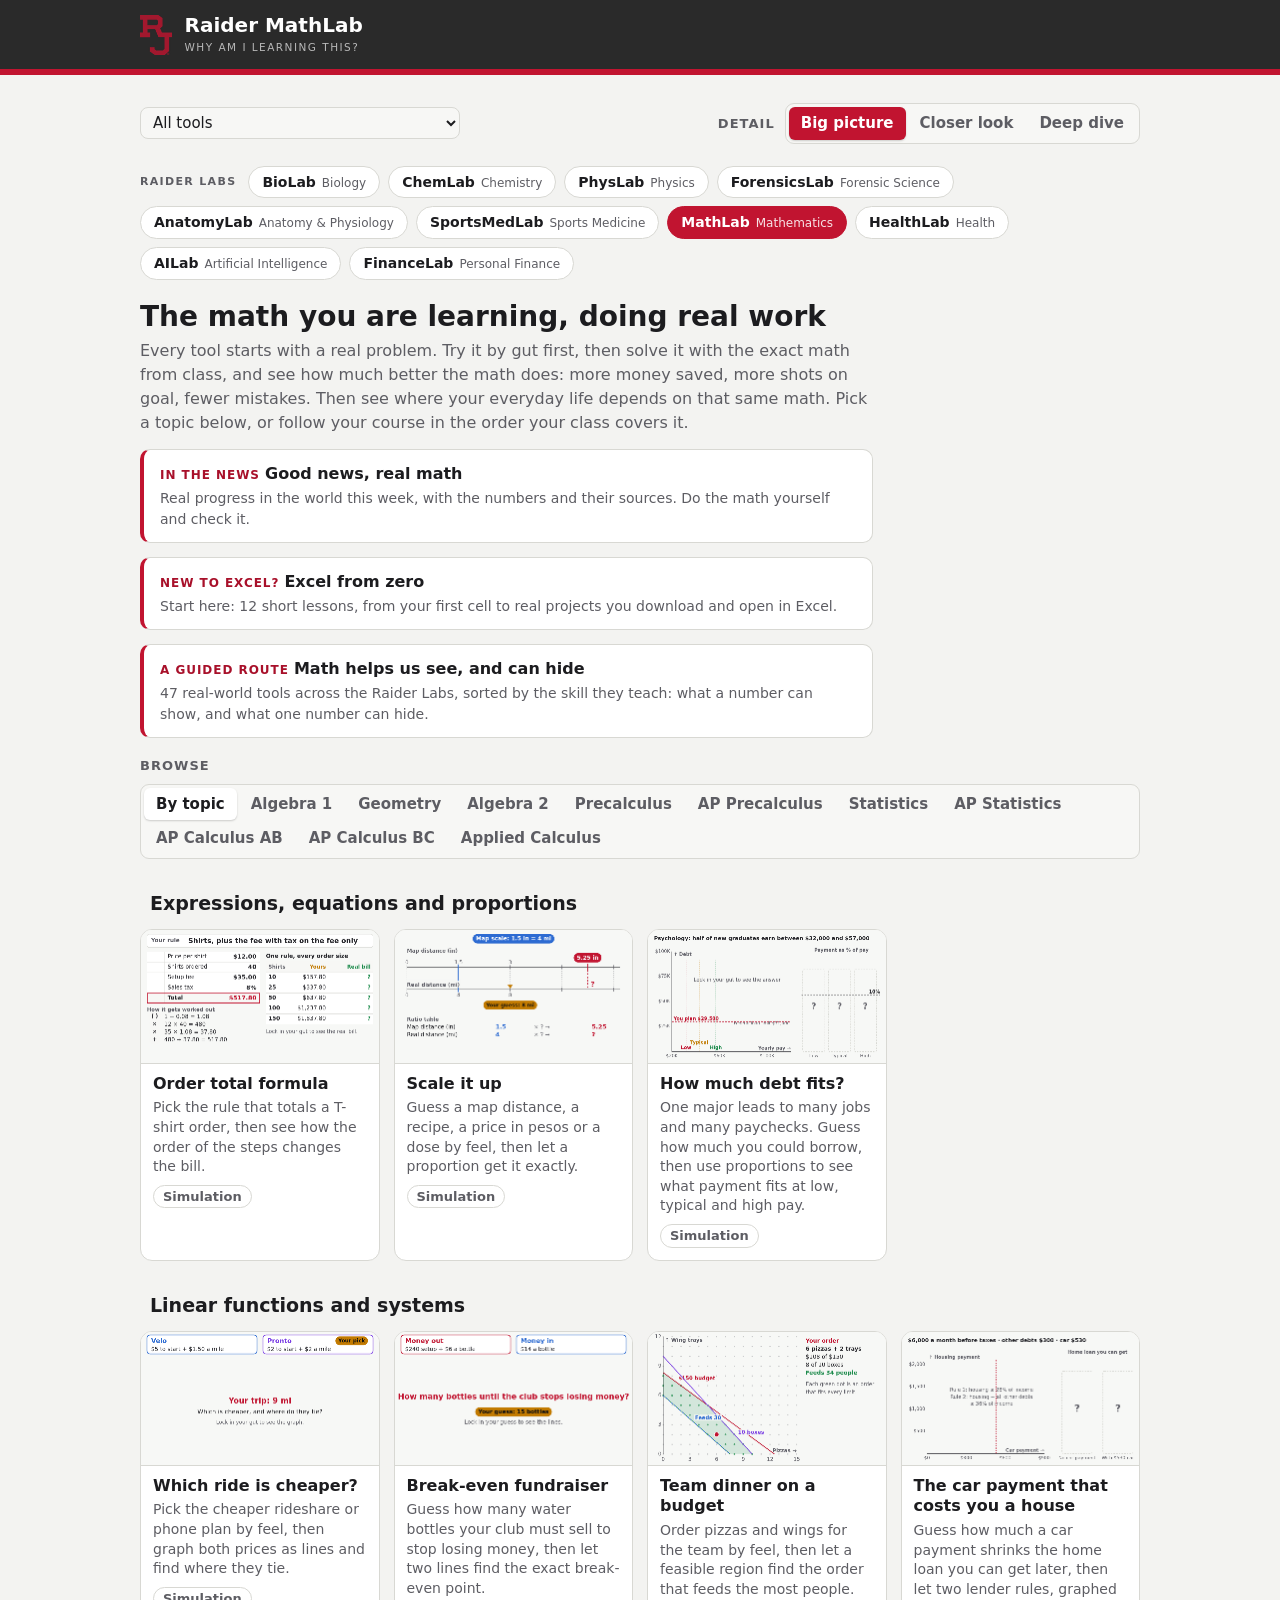
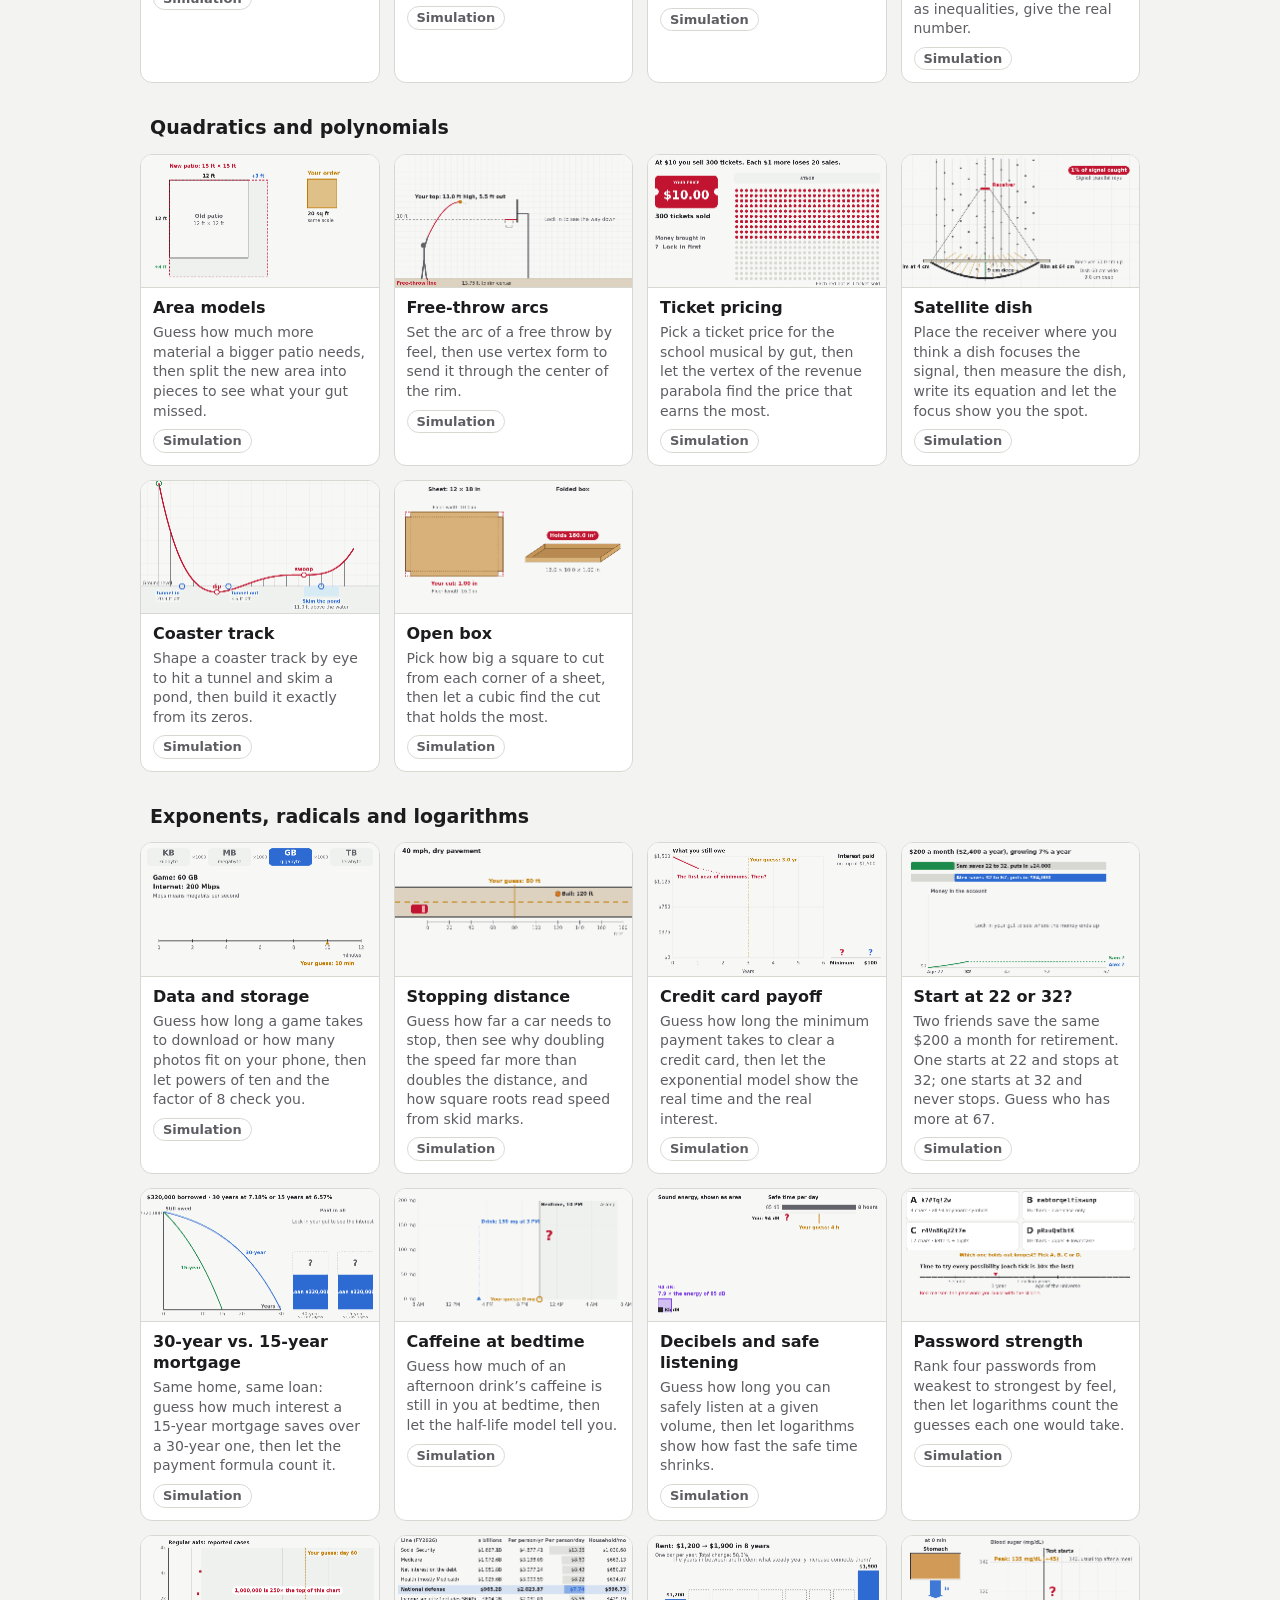
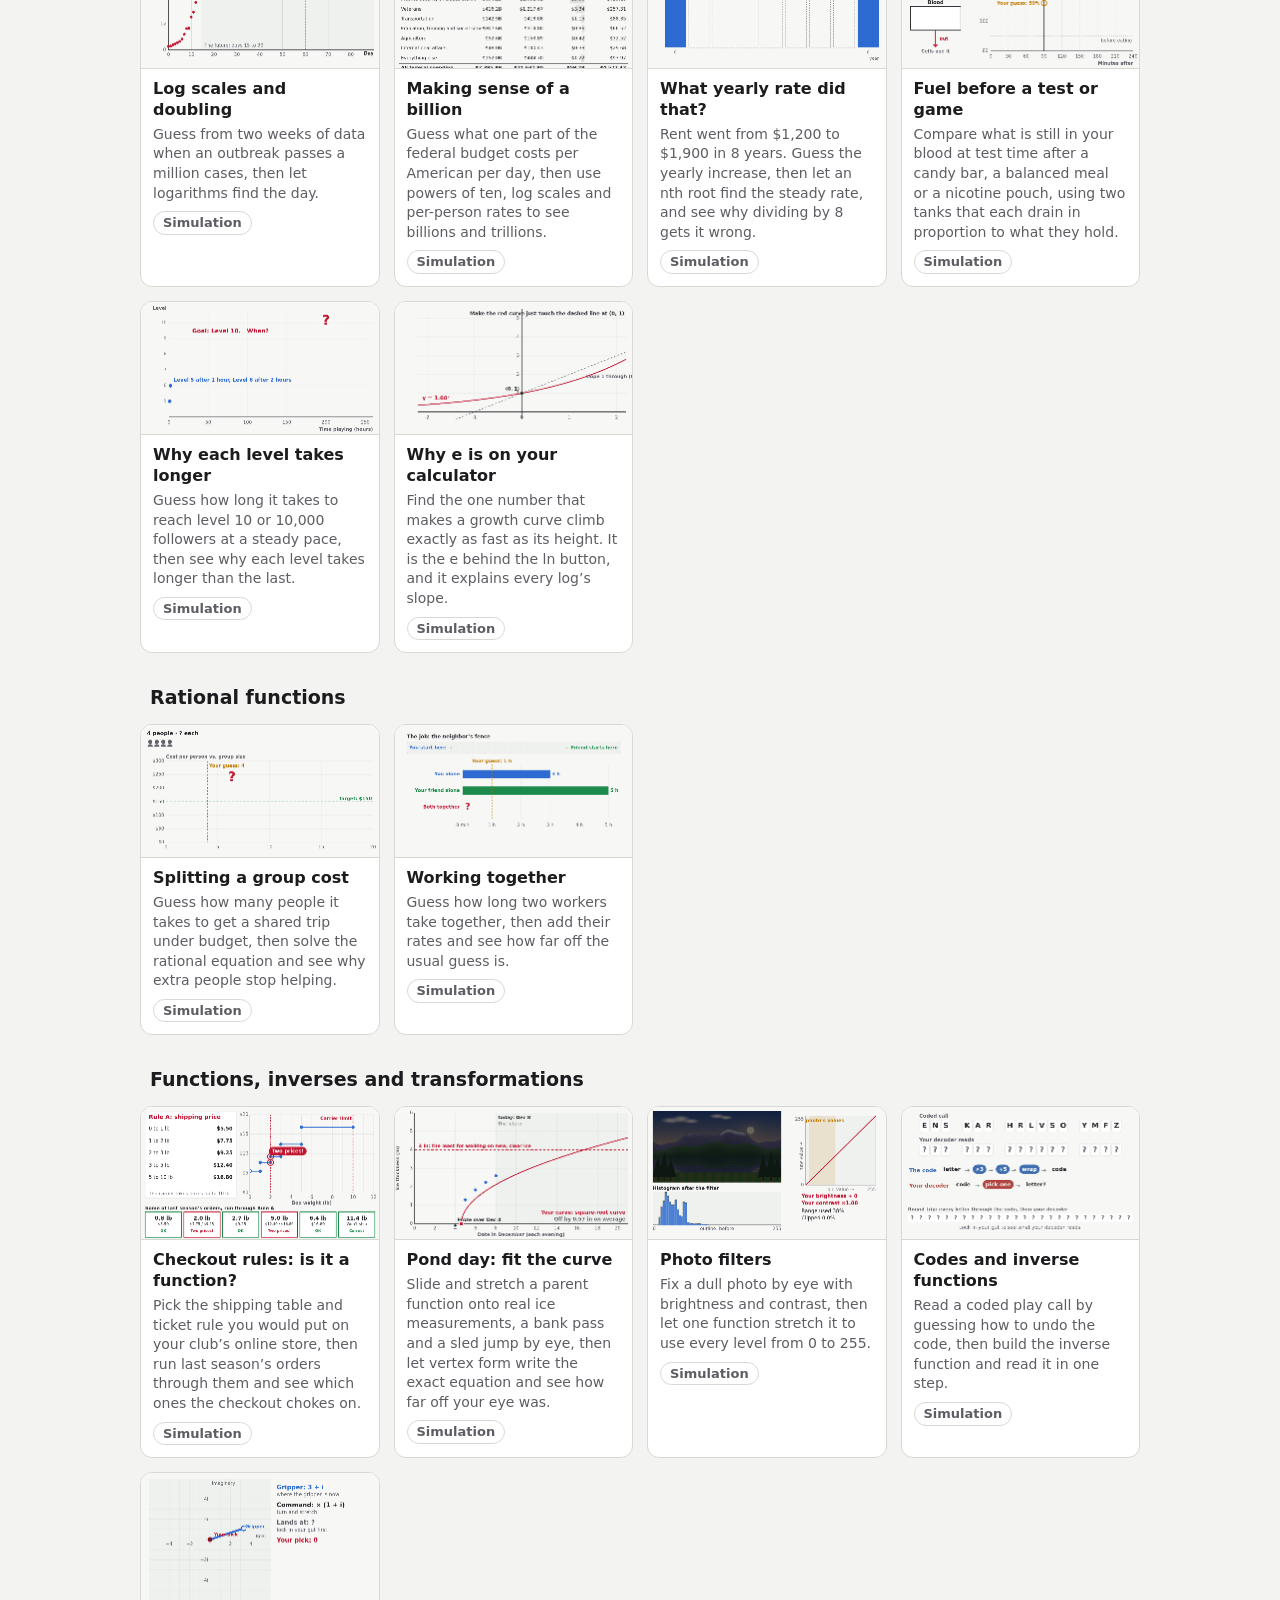
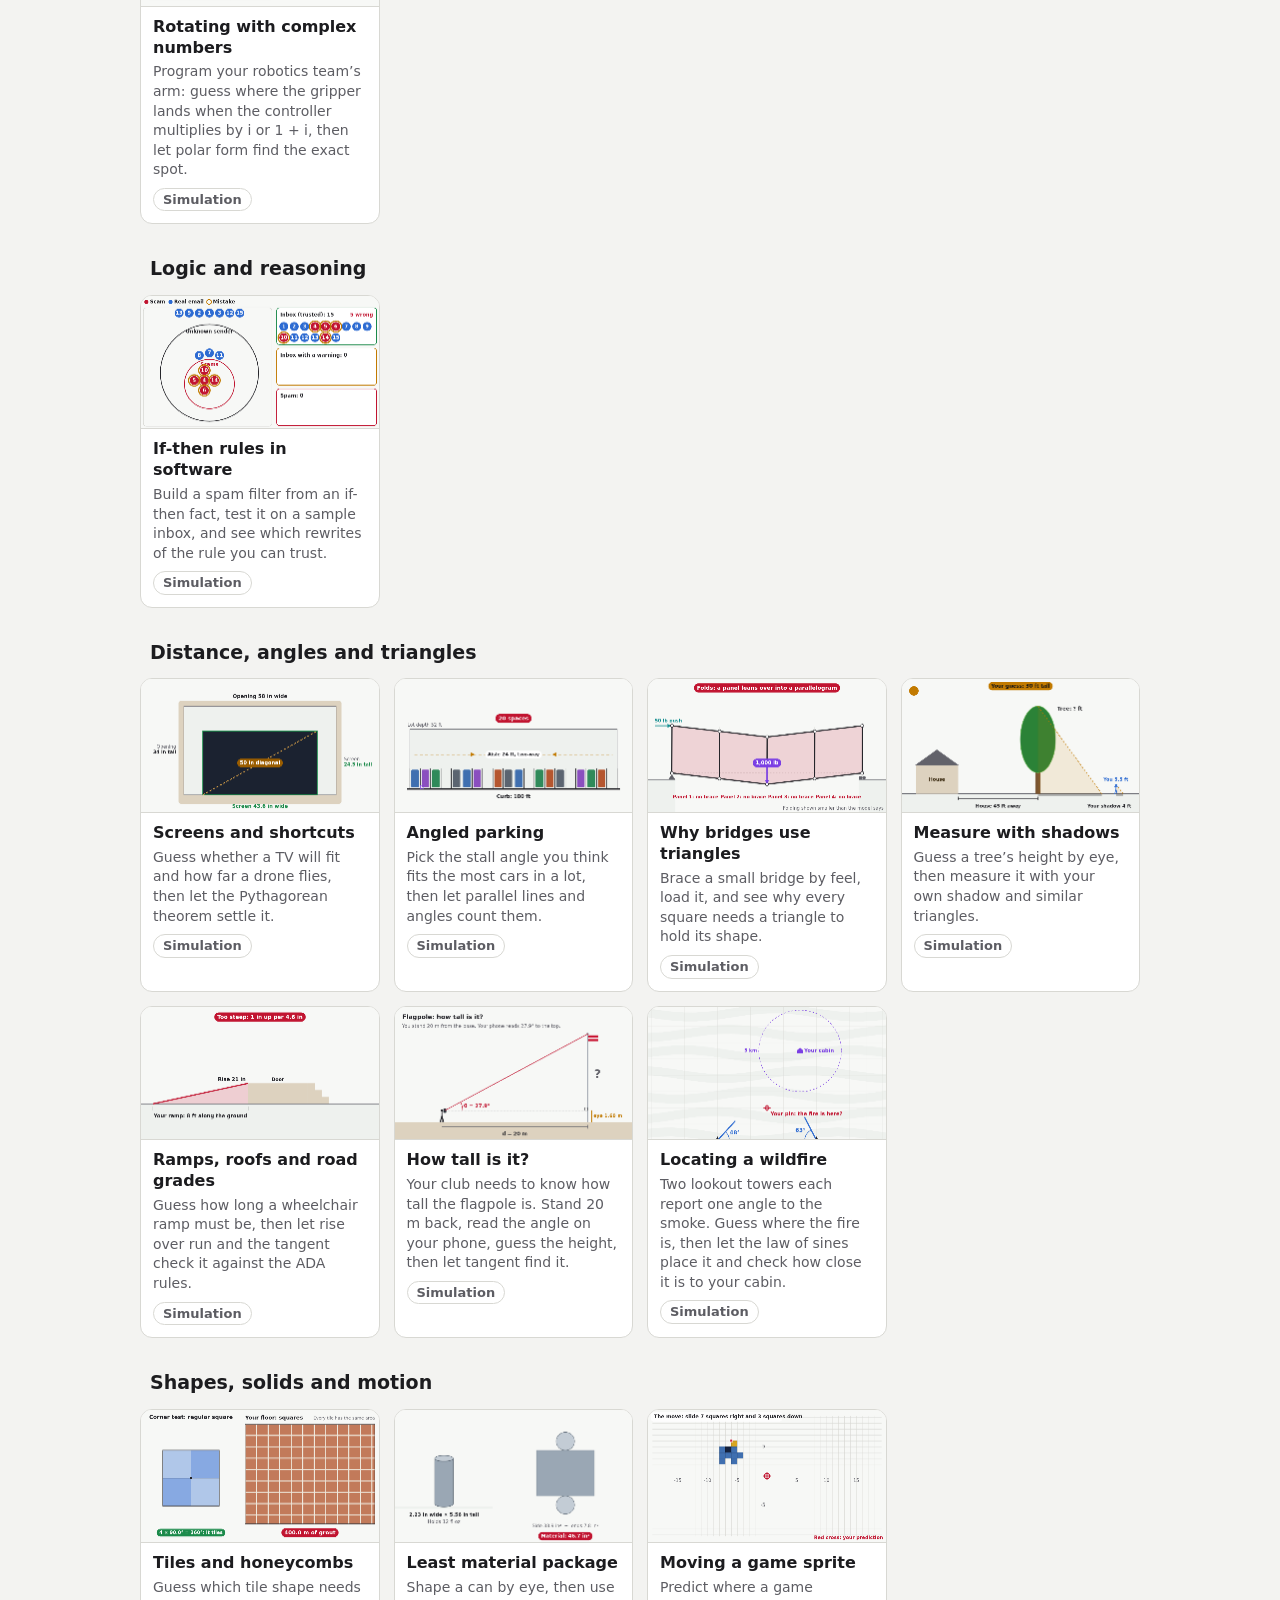
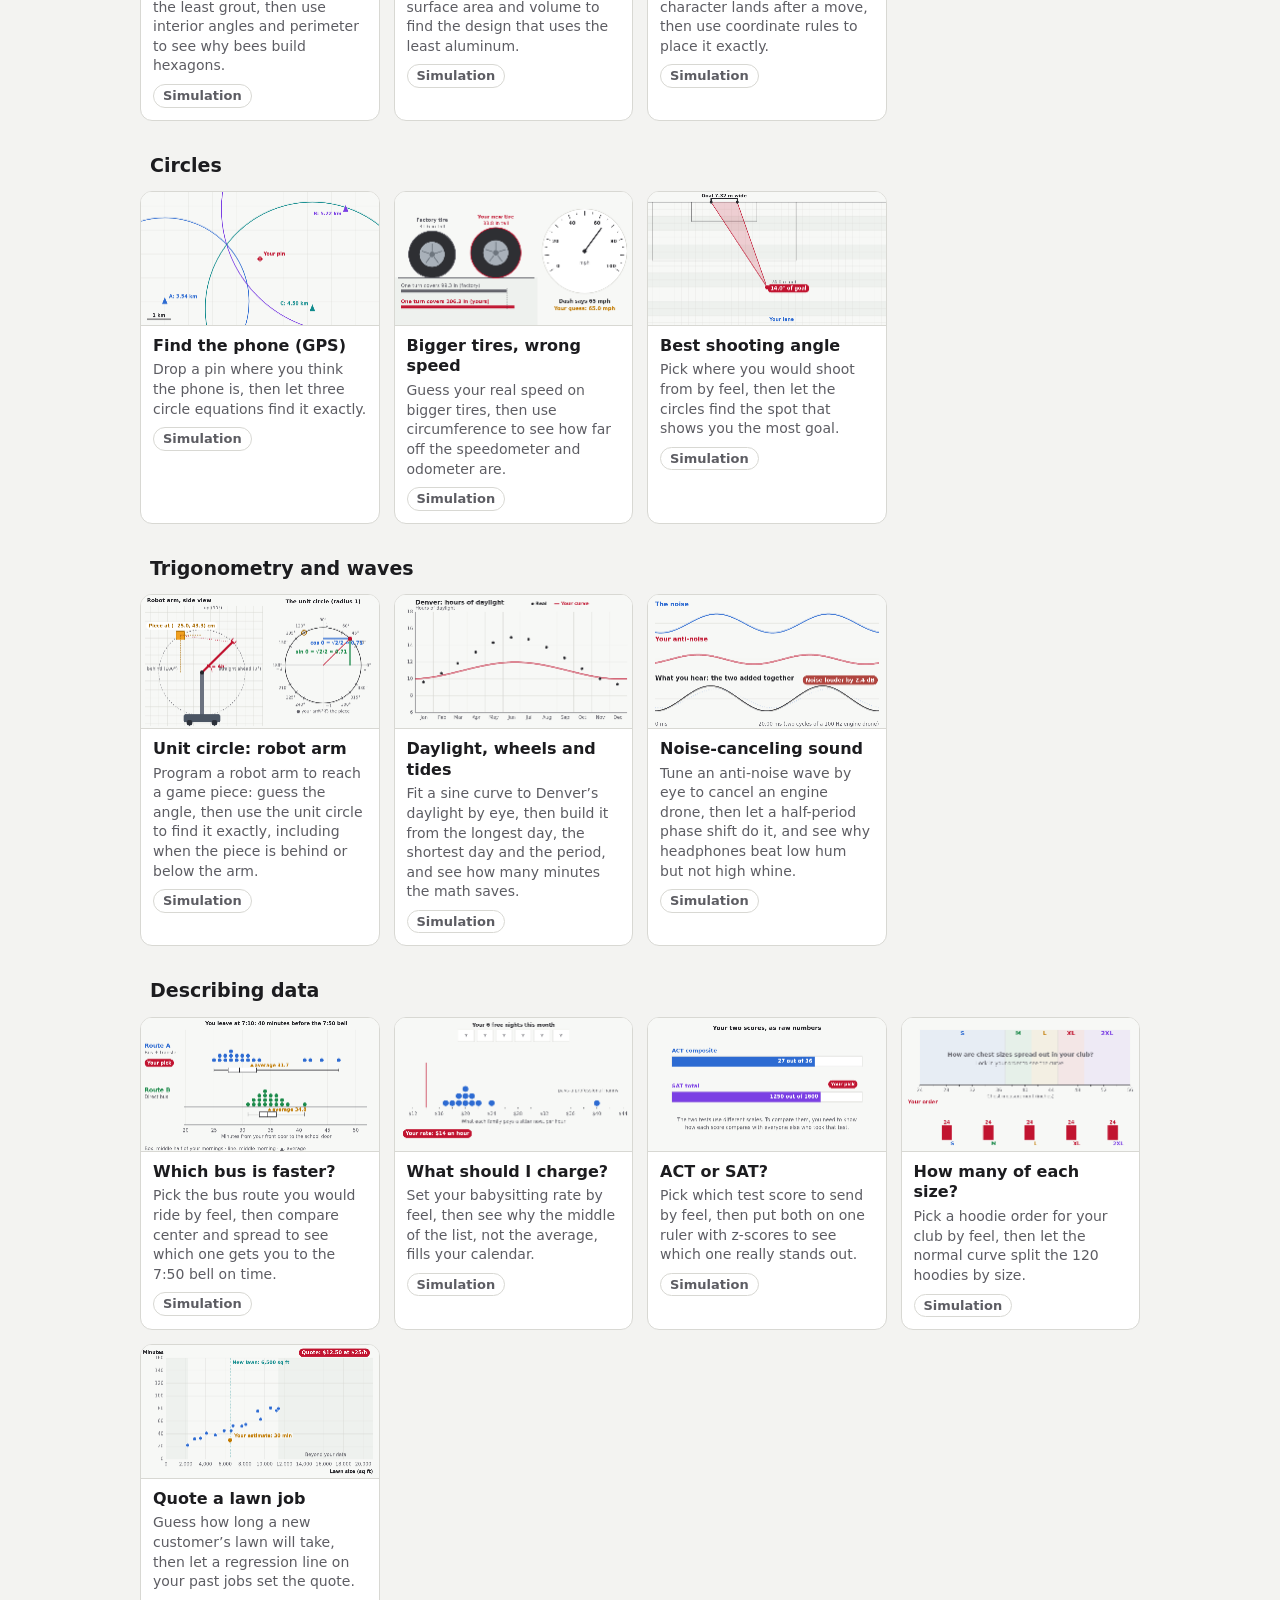
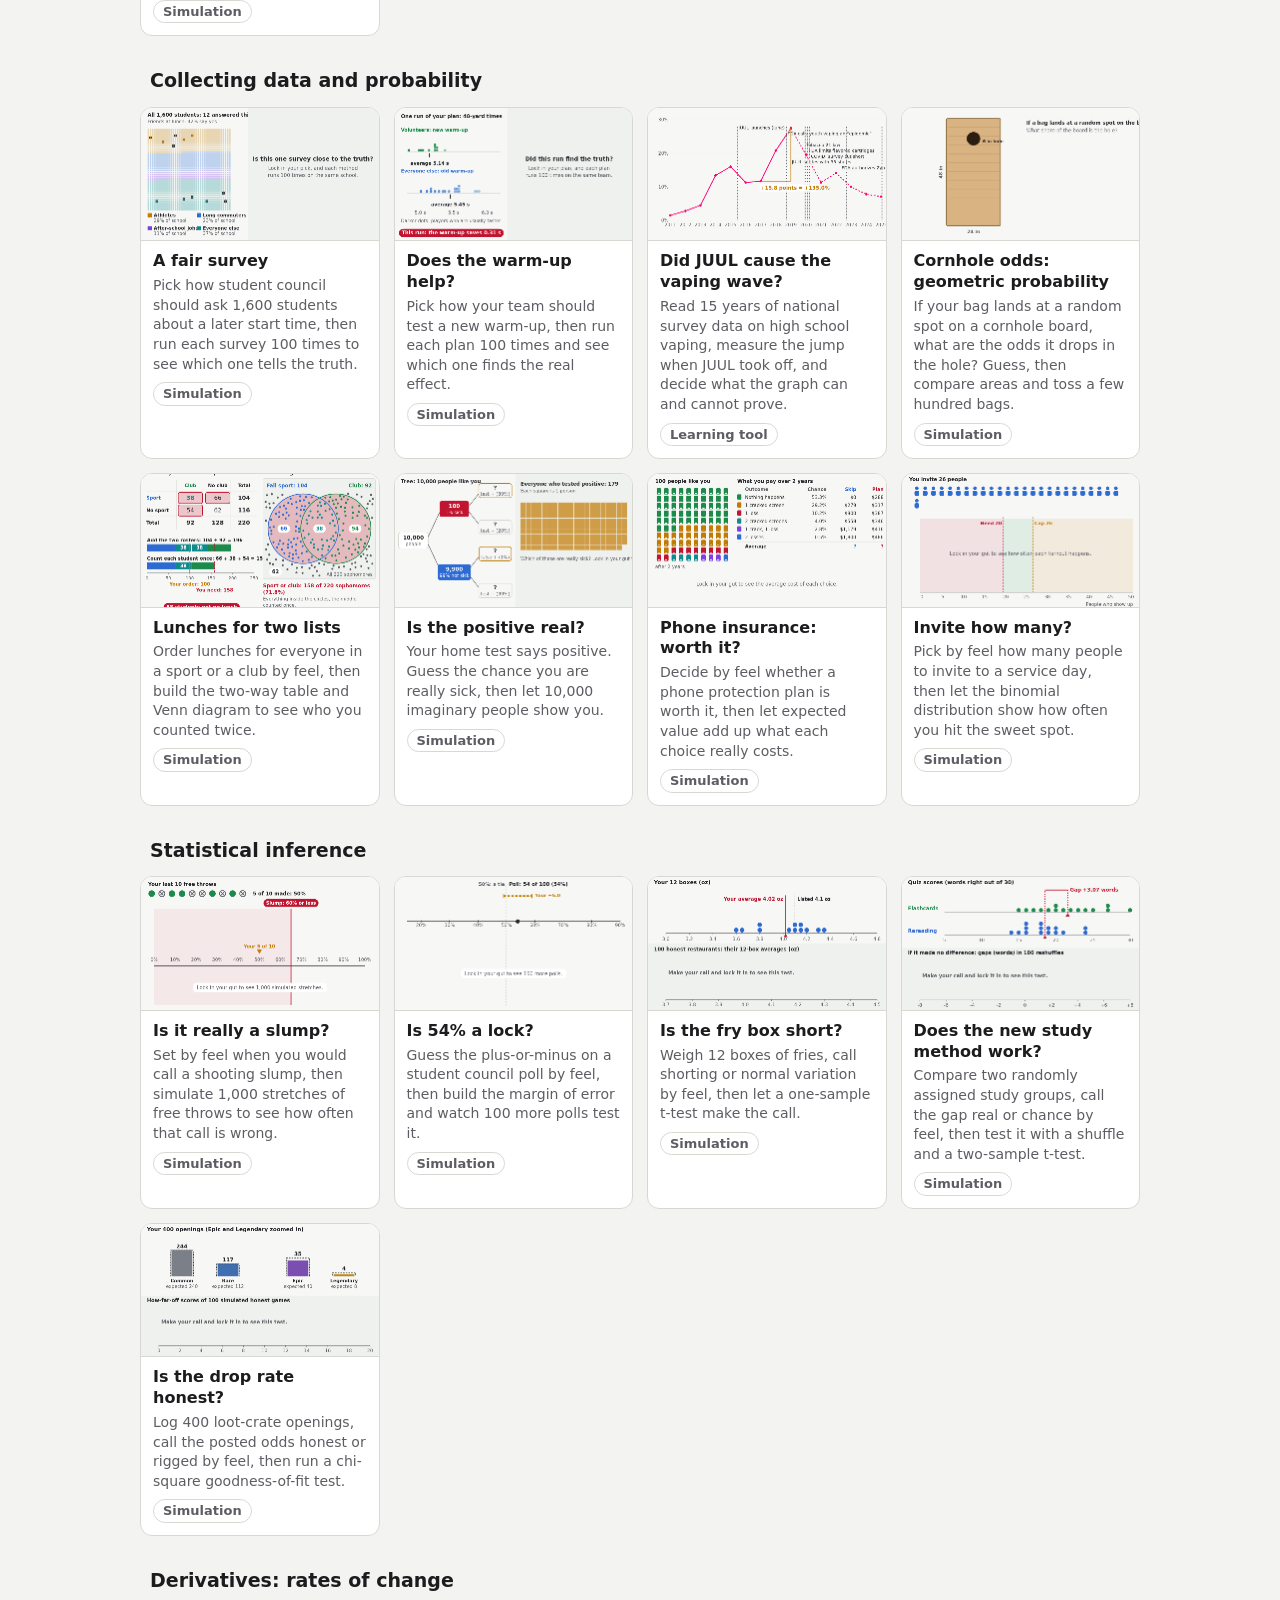
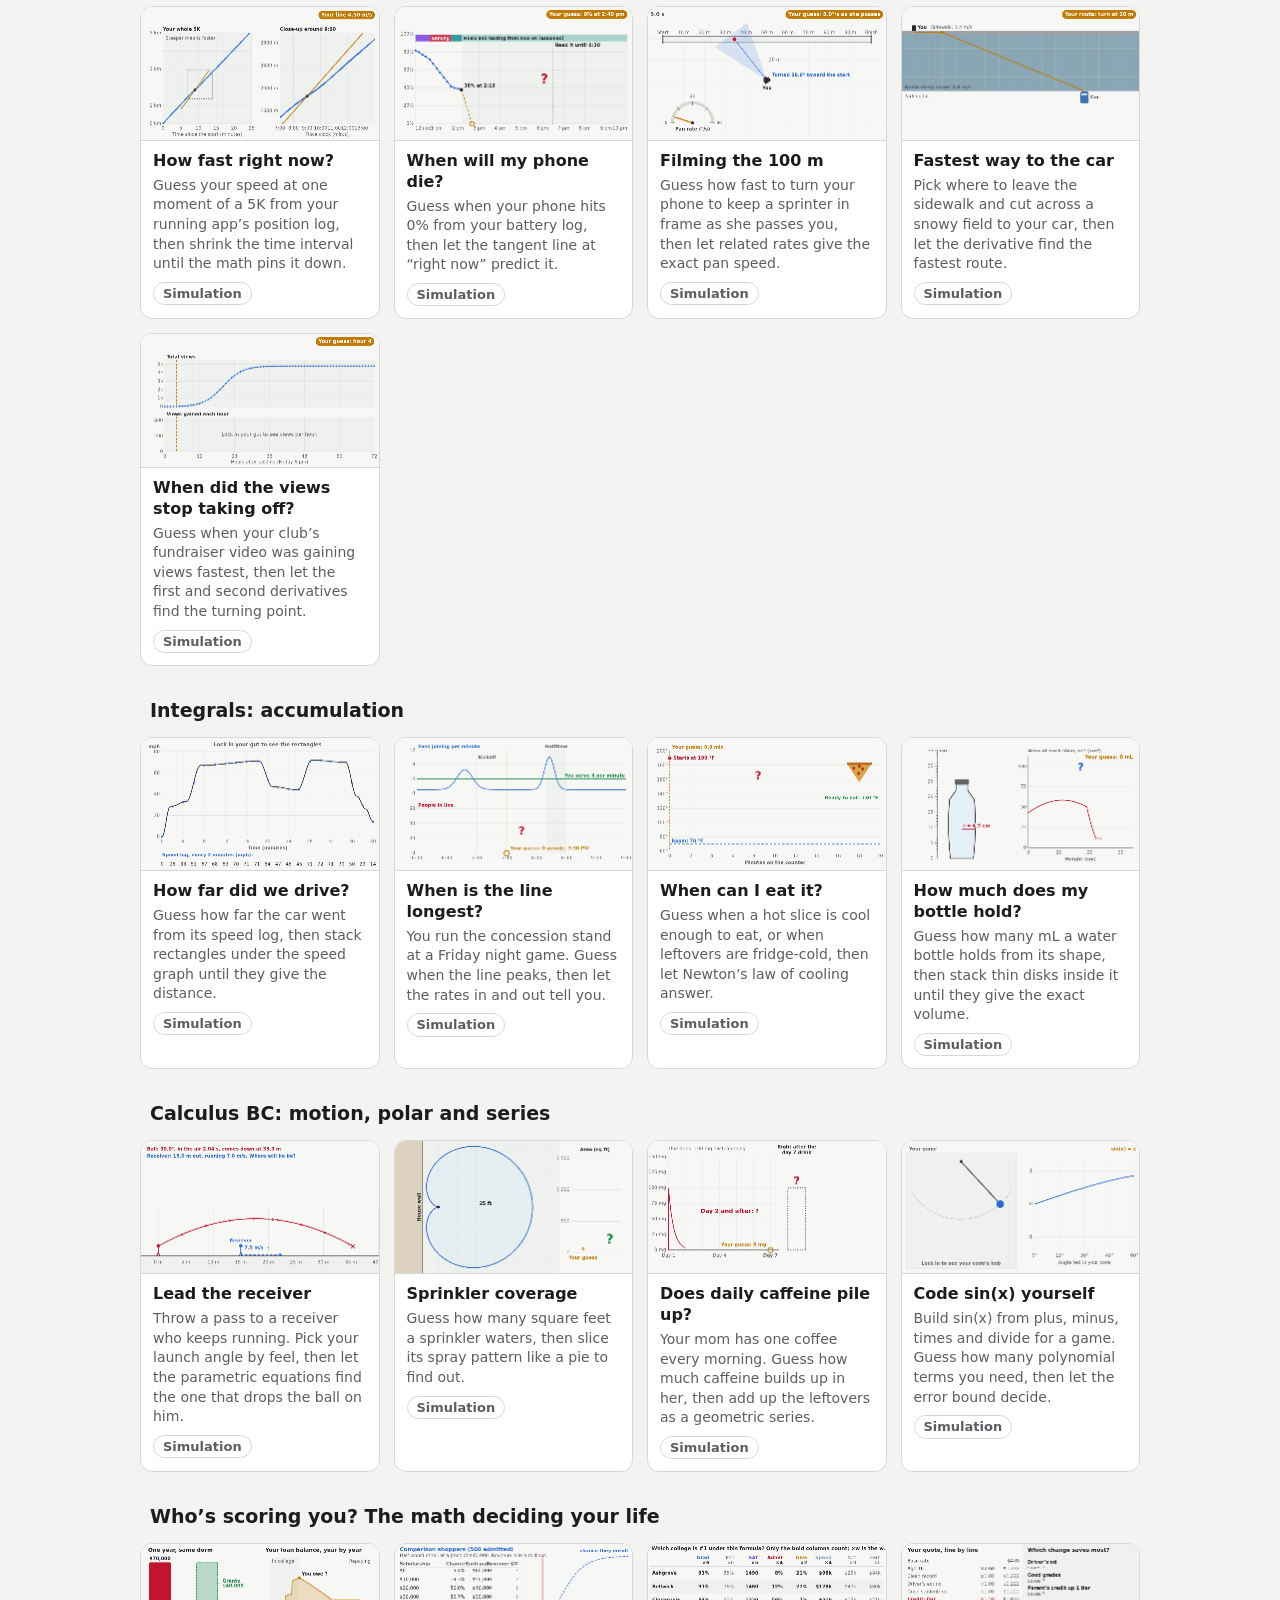
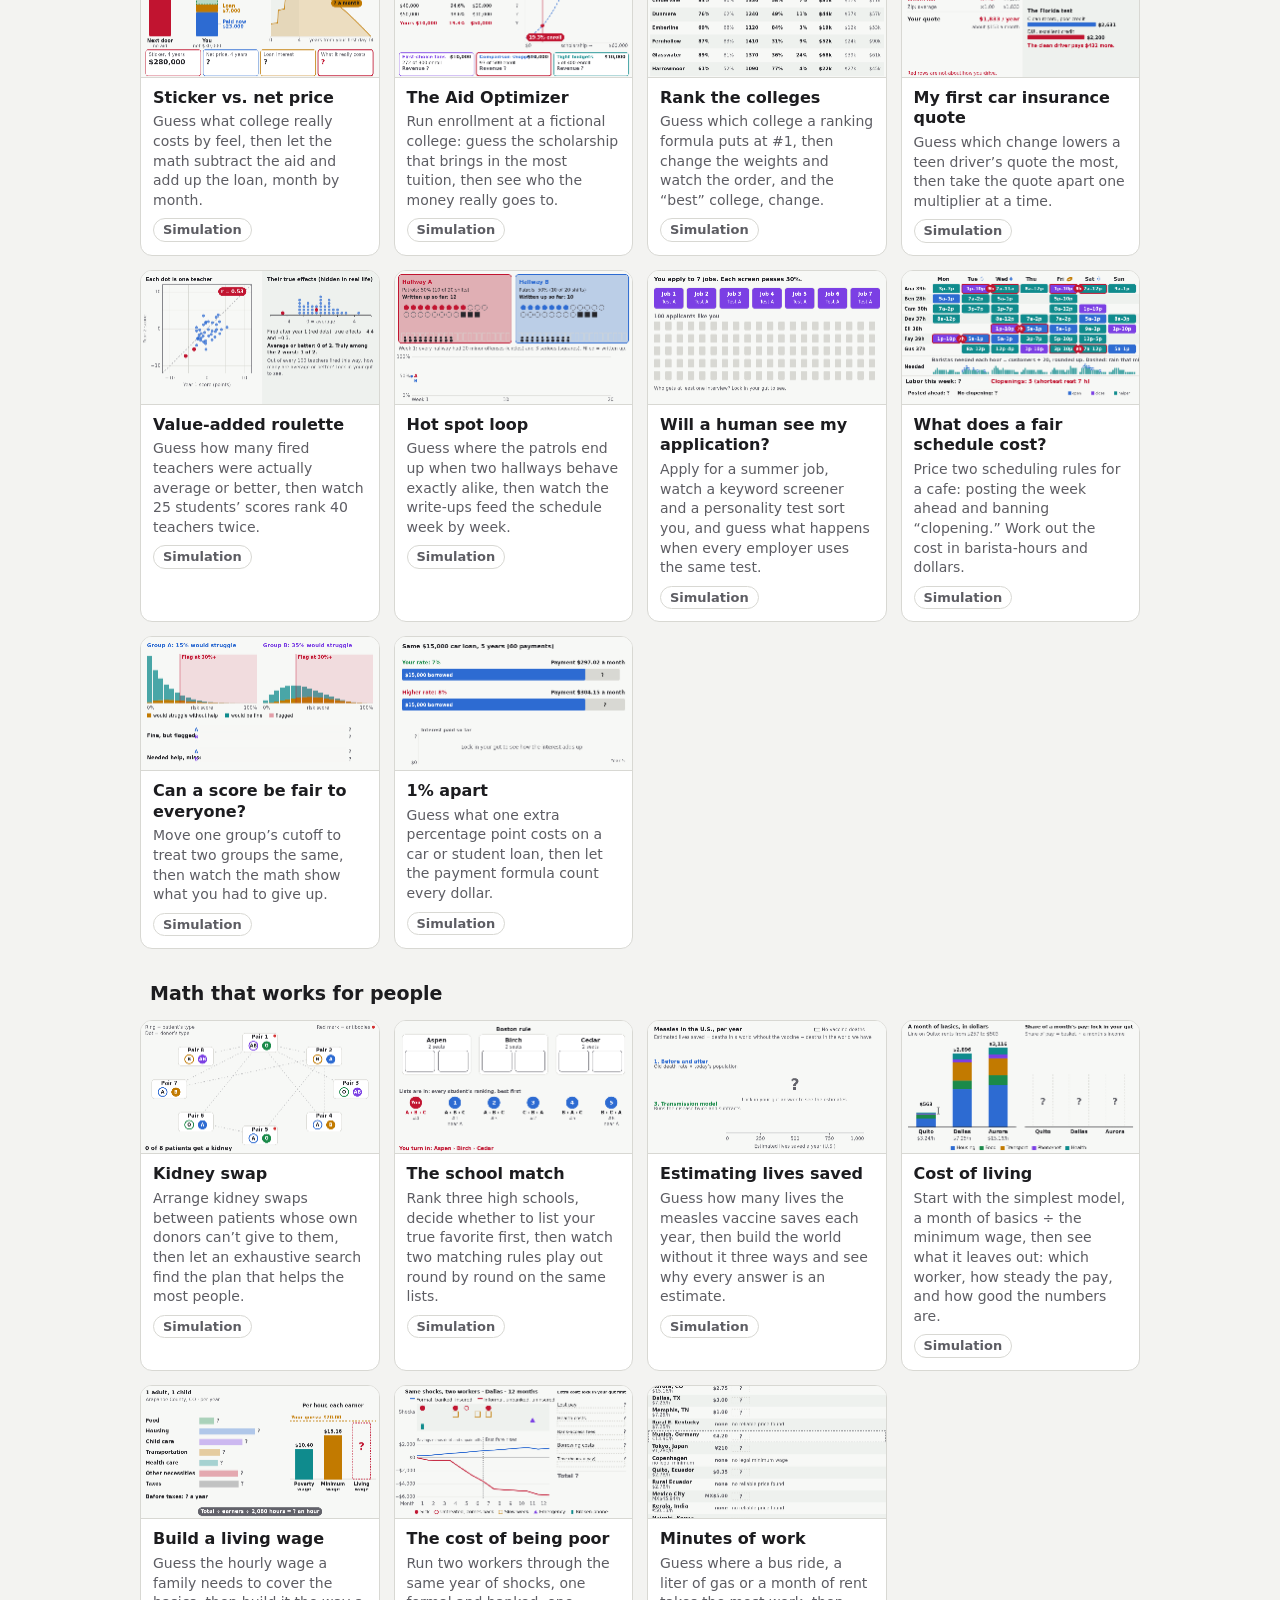
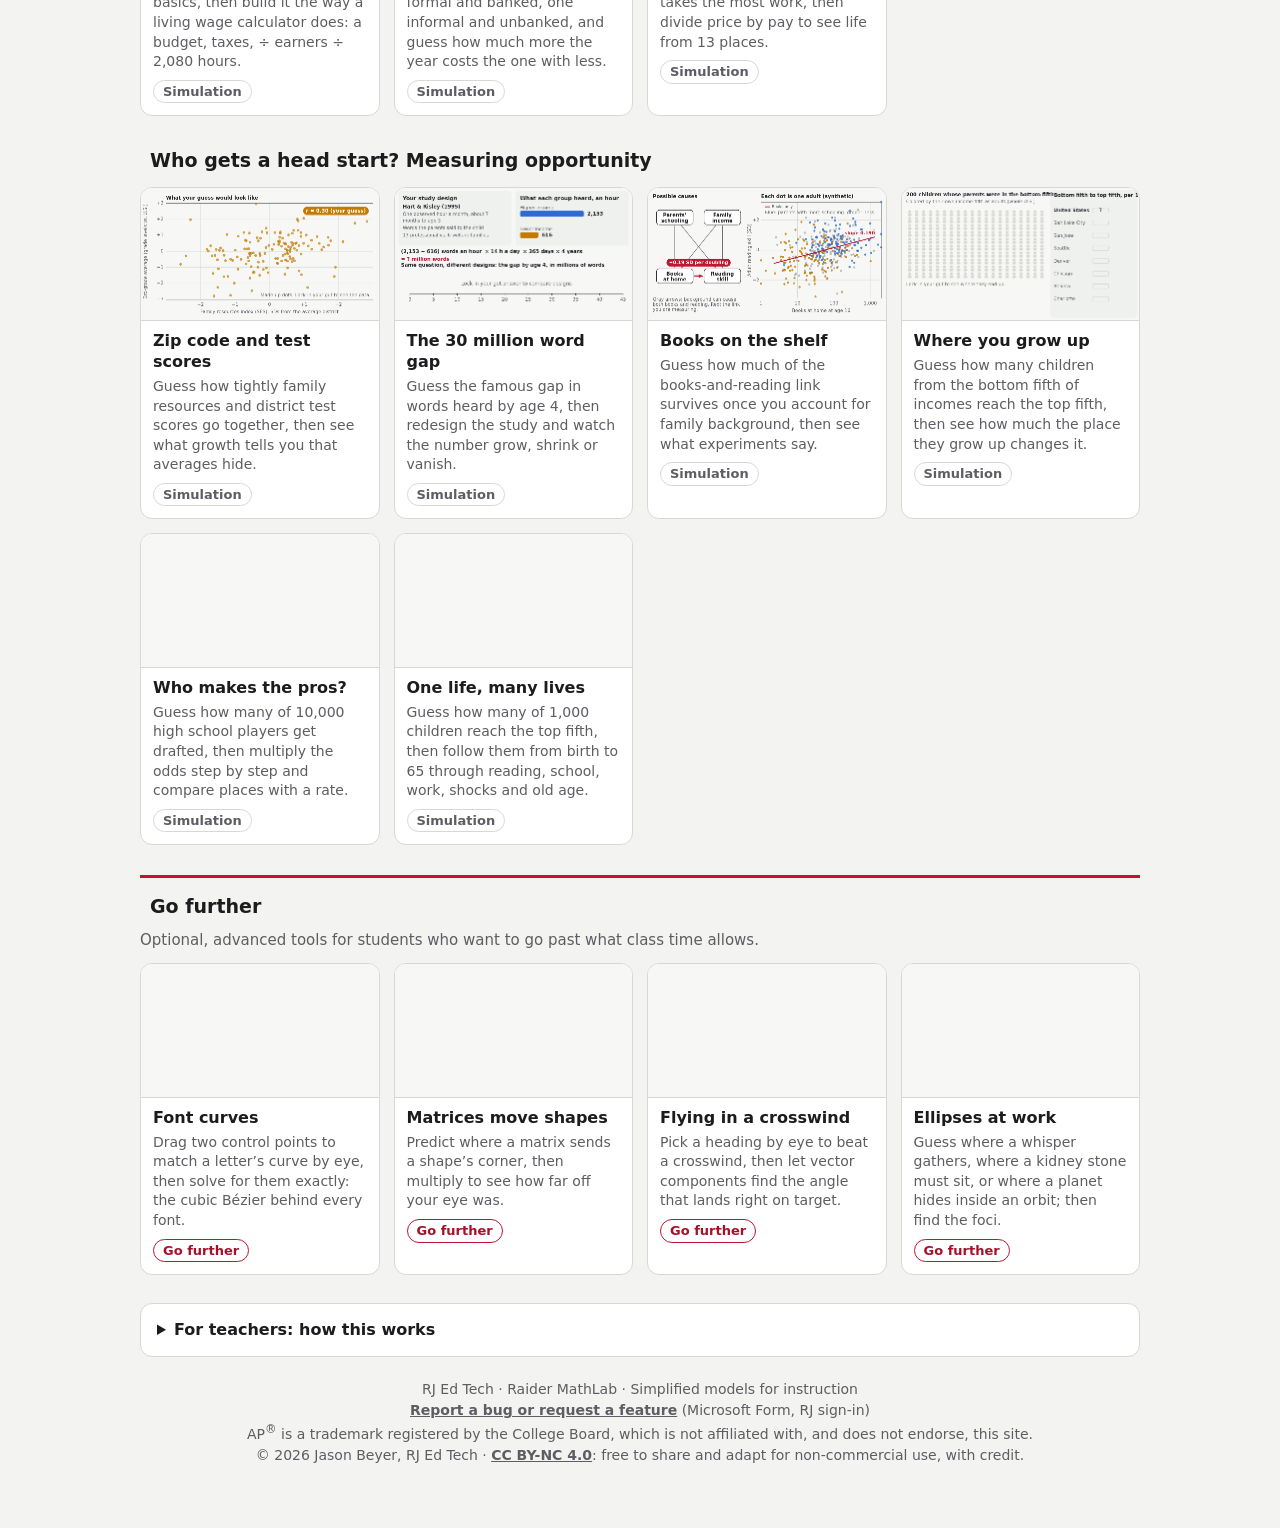
==== commit 5f42c39f: "What the Church teaches cards on 14 tools (who is missing, equal dignity, scores and rankings) Catho" ====
--- a/index.html
+++ b/index.html
@@ -418,6 +418,7 @@
 <script src="skillsplain.js?v=202611171500"></script>
 <script>BioLab.start();</script>
 <script src="student-help.js?v=202611191500"></script>
+<script src="church.js?v=202611200700"></script>
 <!-- Anonymous page-view count (GoatCounter, rjedtech.goatcounter.com): no cookies, no personal data, no form contents.
      Each tool (#id) counts as its own page; anything after = or @ in the address is never sent.
      A visit through the school's Securly filter (?scrlybrkr in the address) adds ?sd = school device; nothing else about the visitor is sent. -->
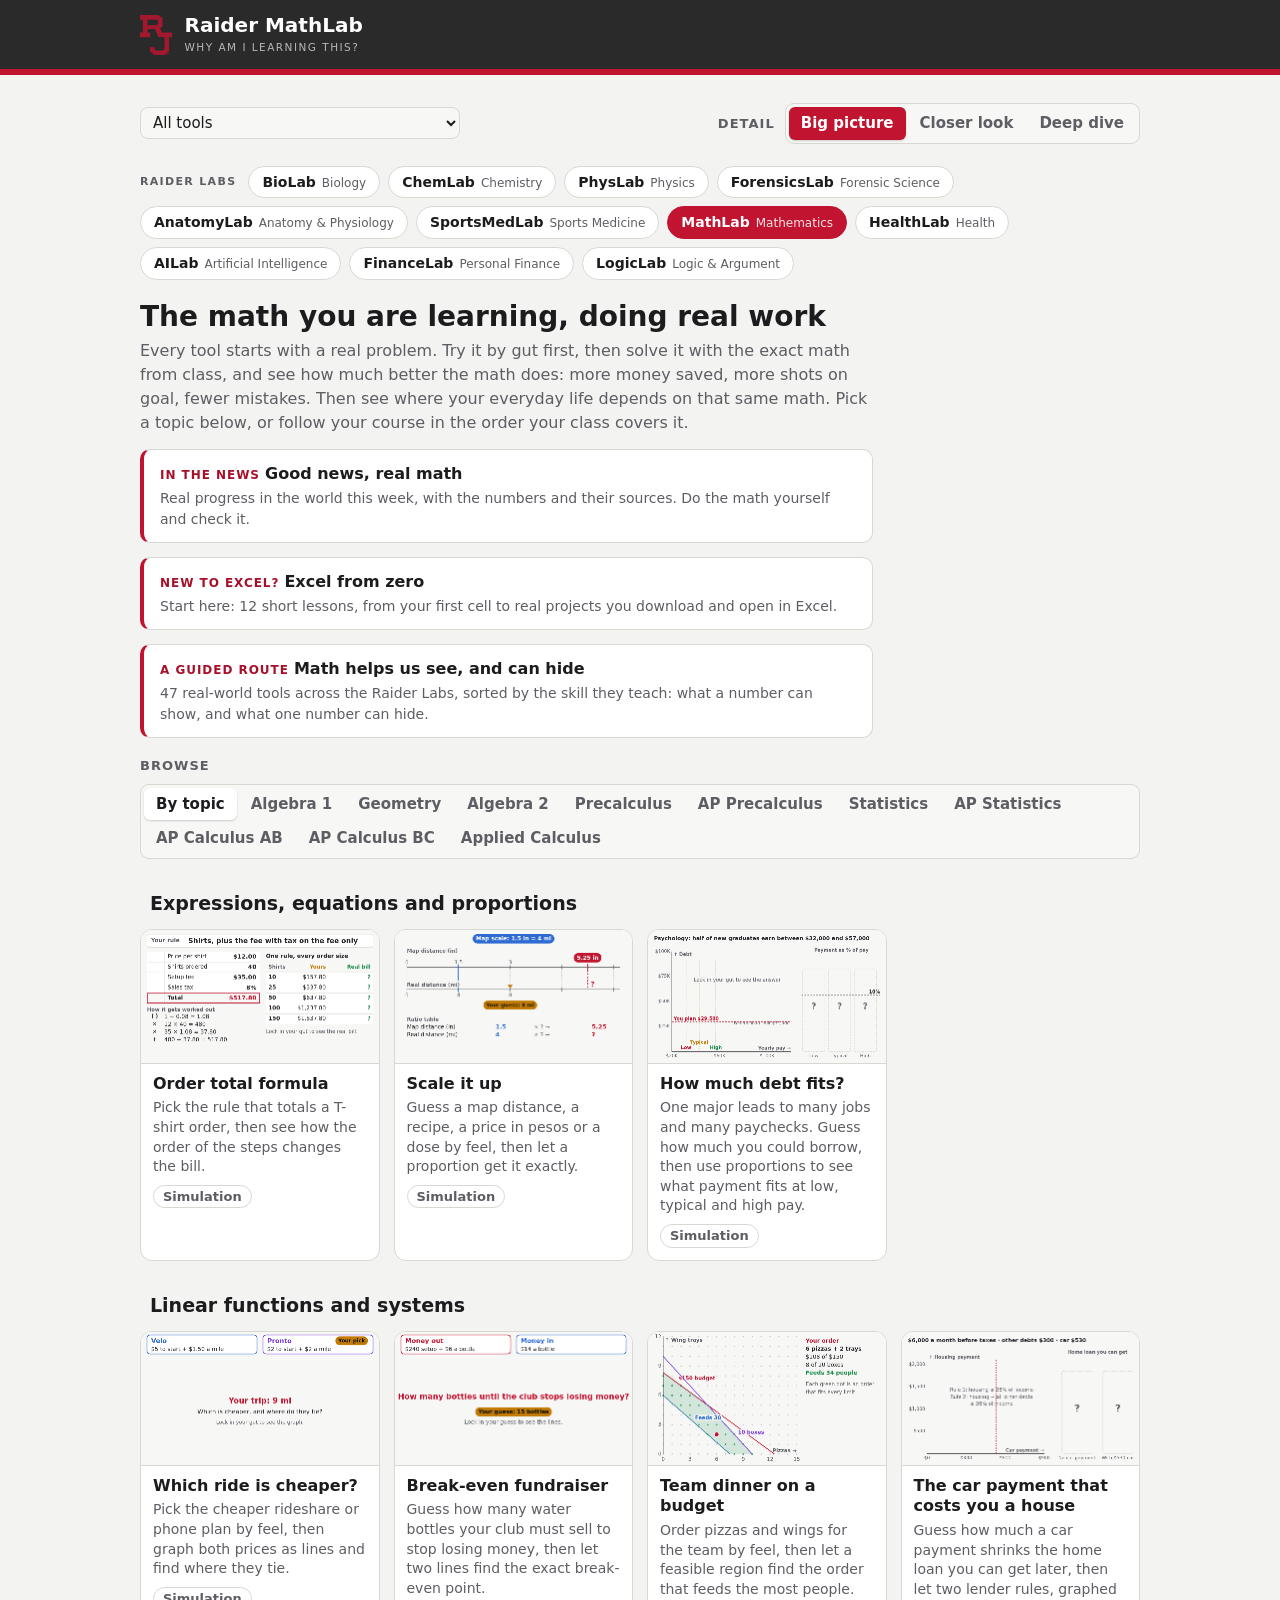
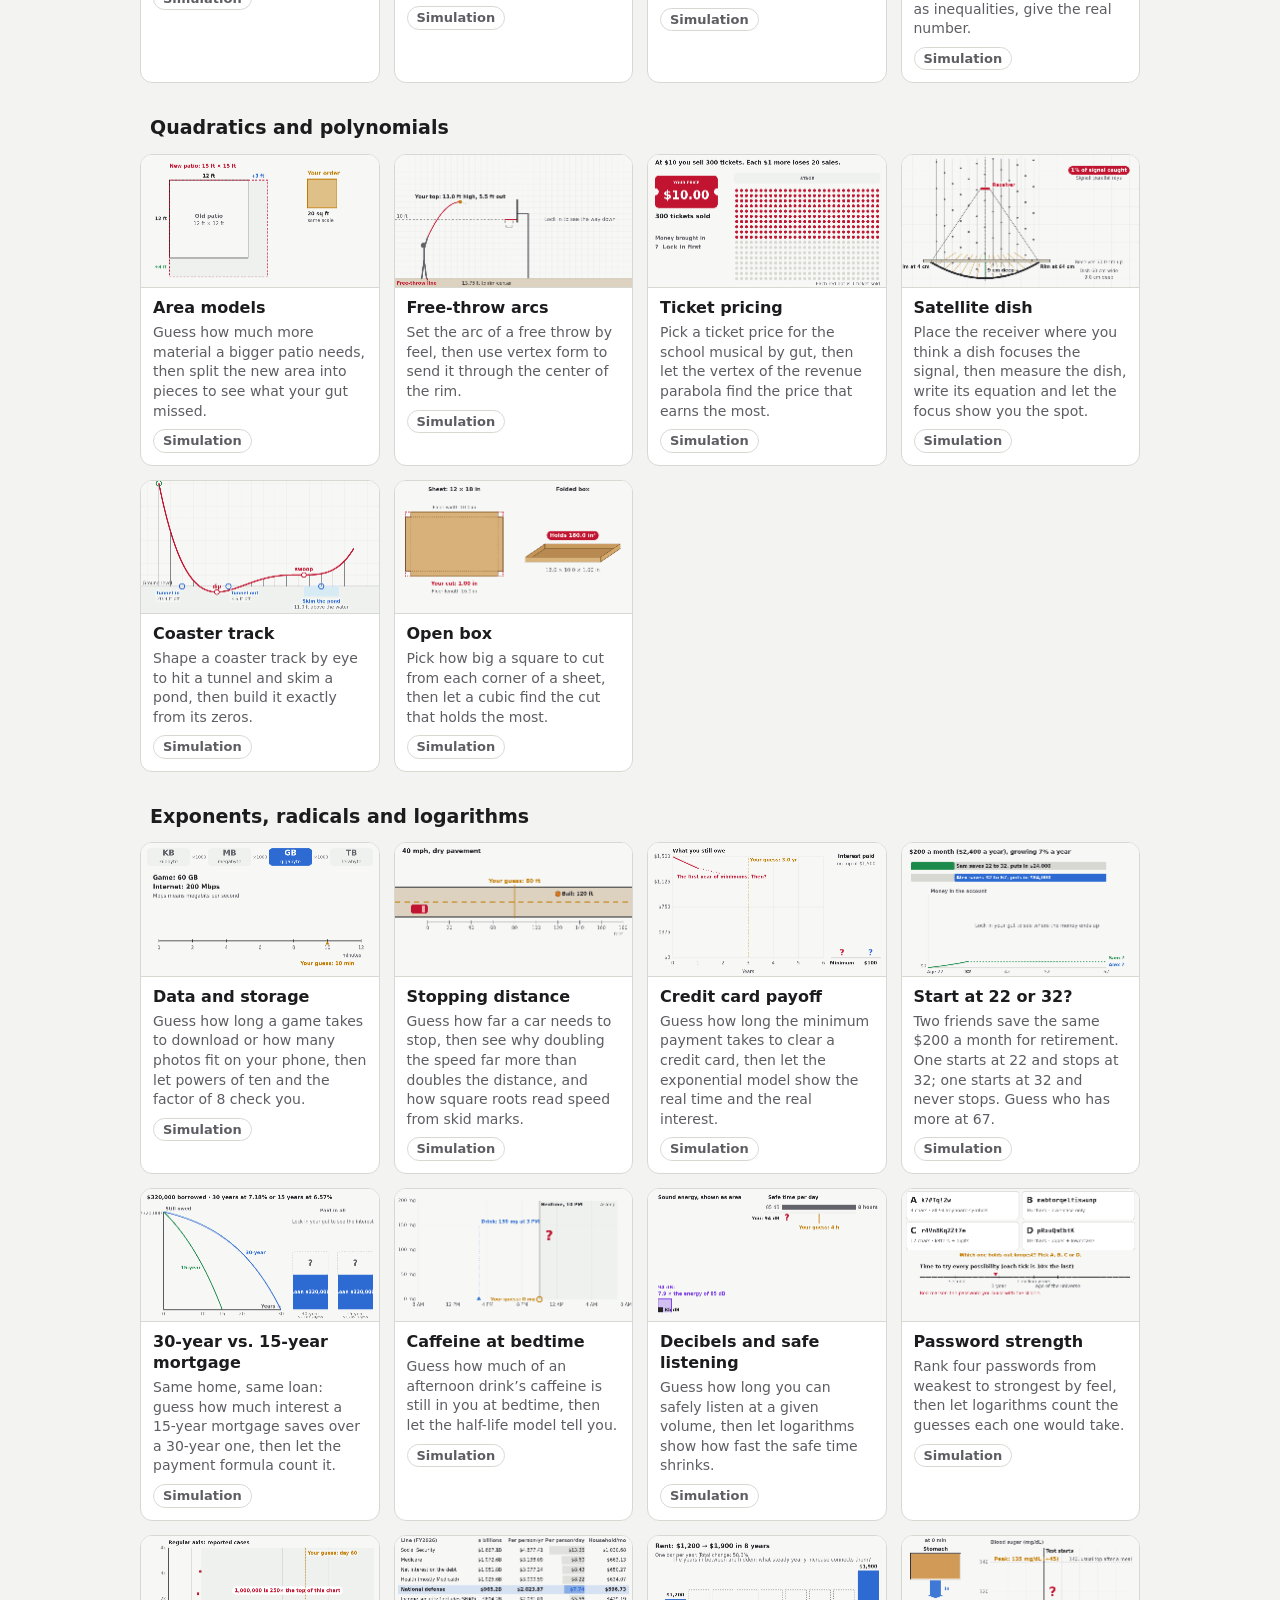
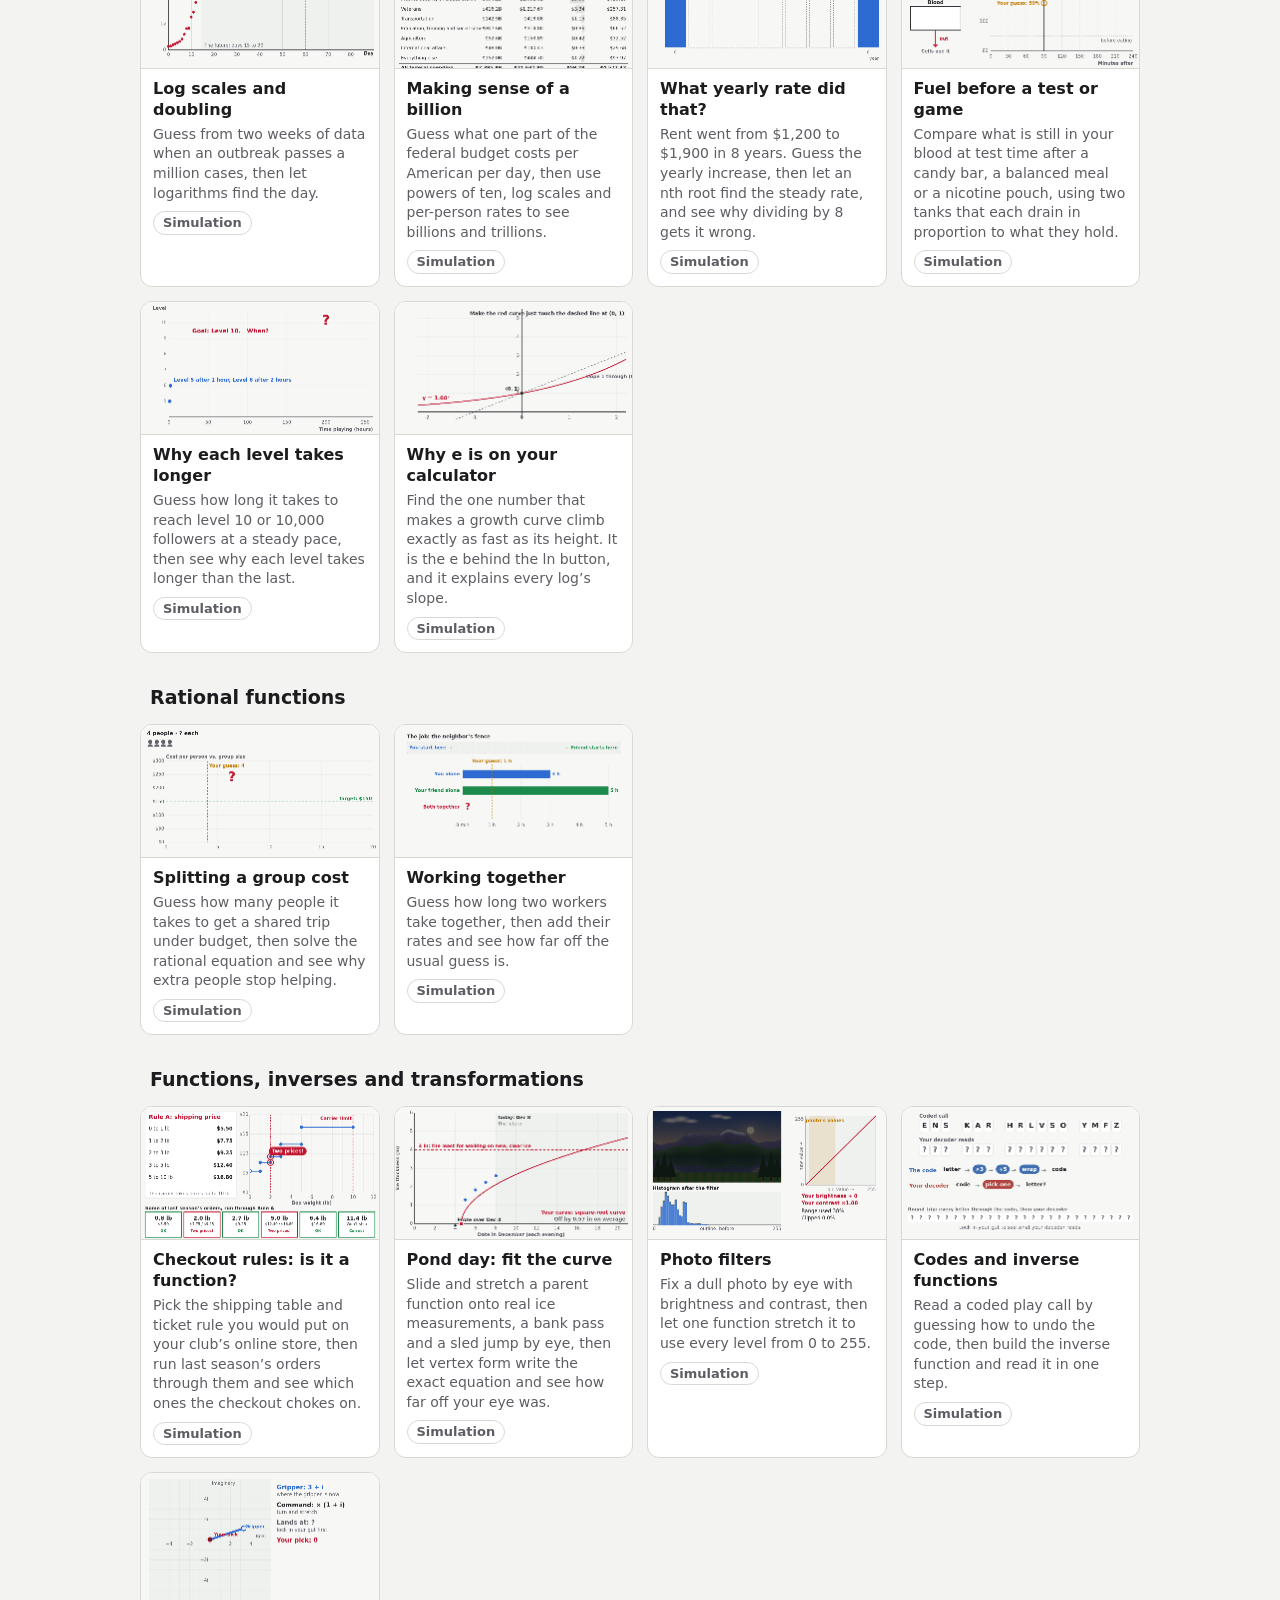
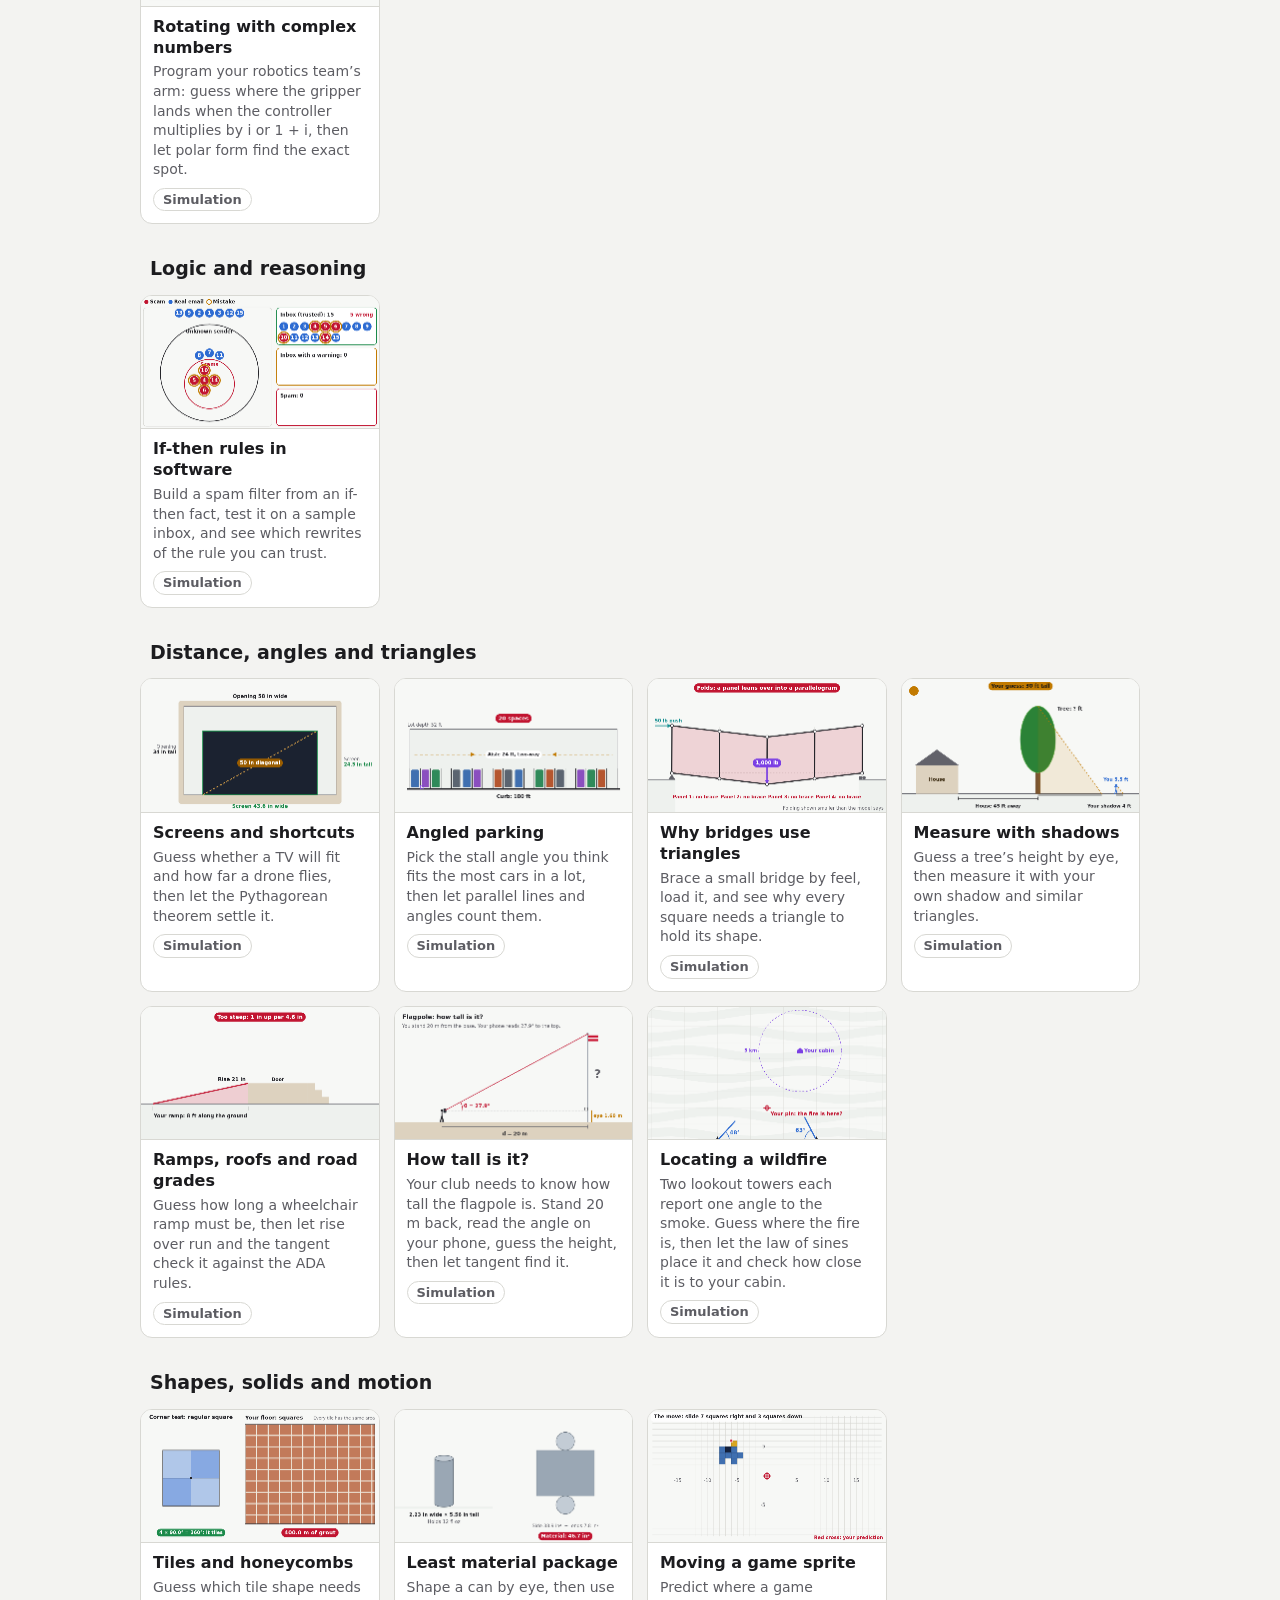
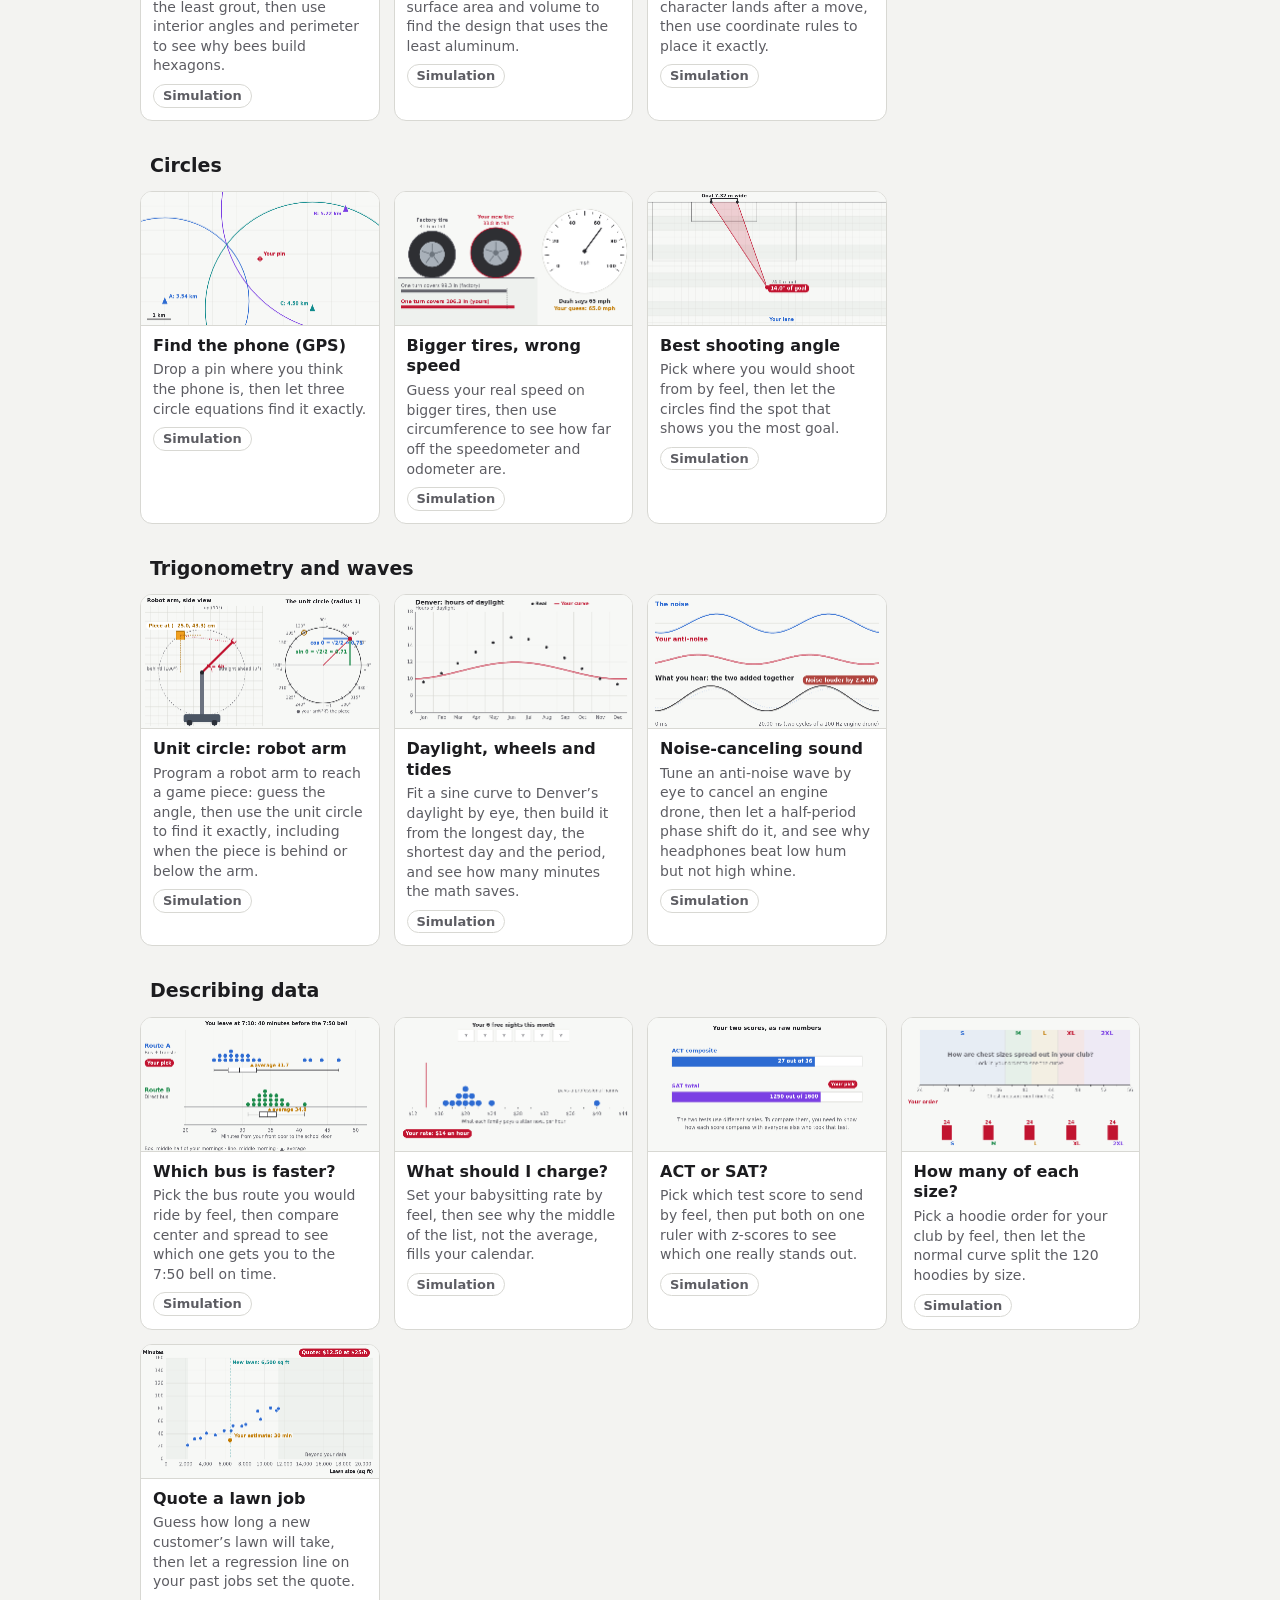
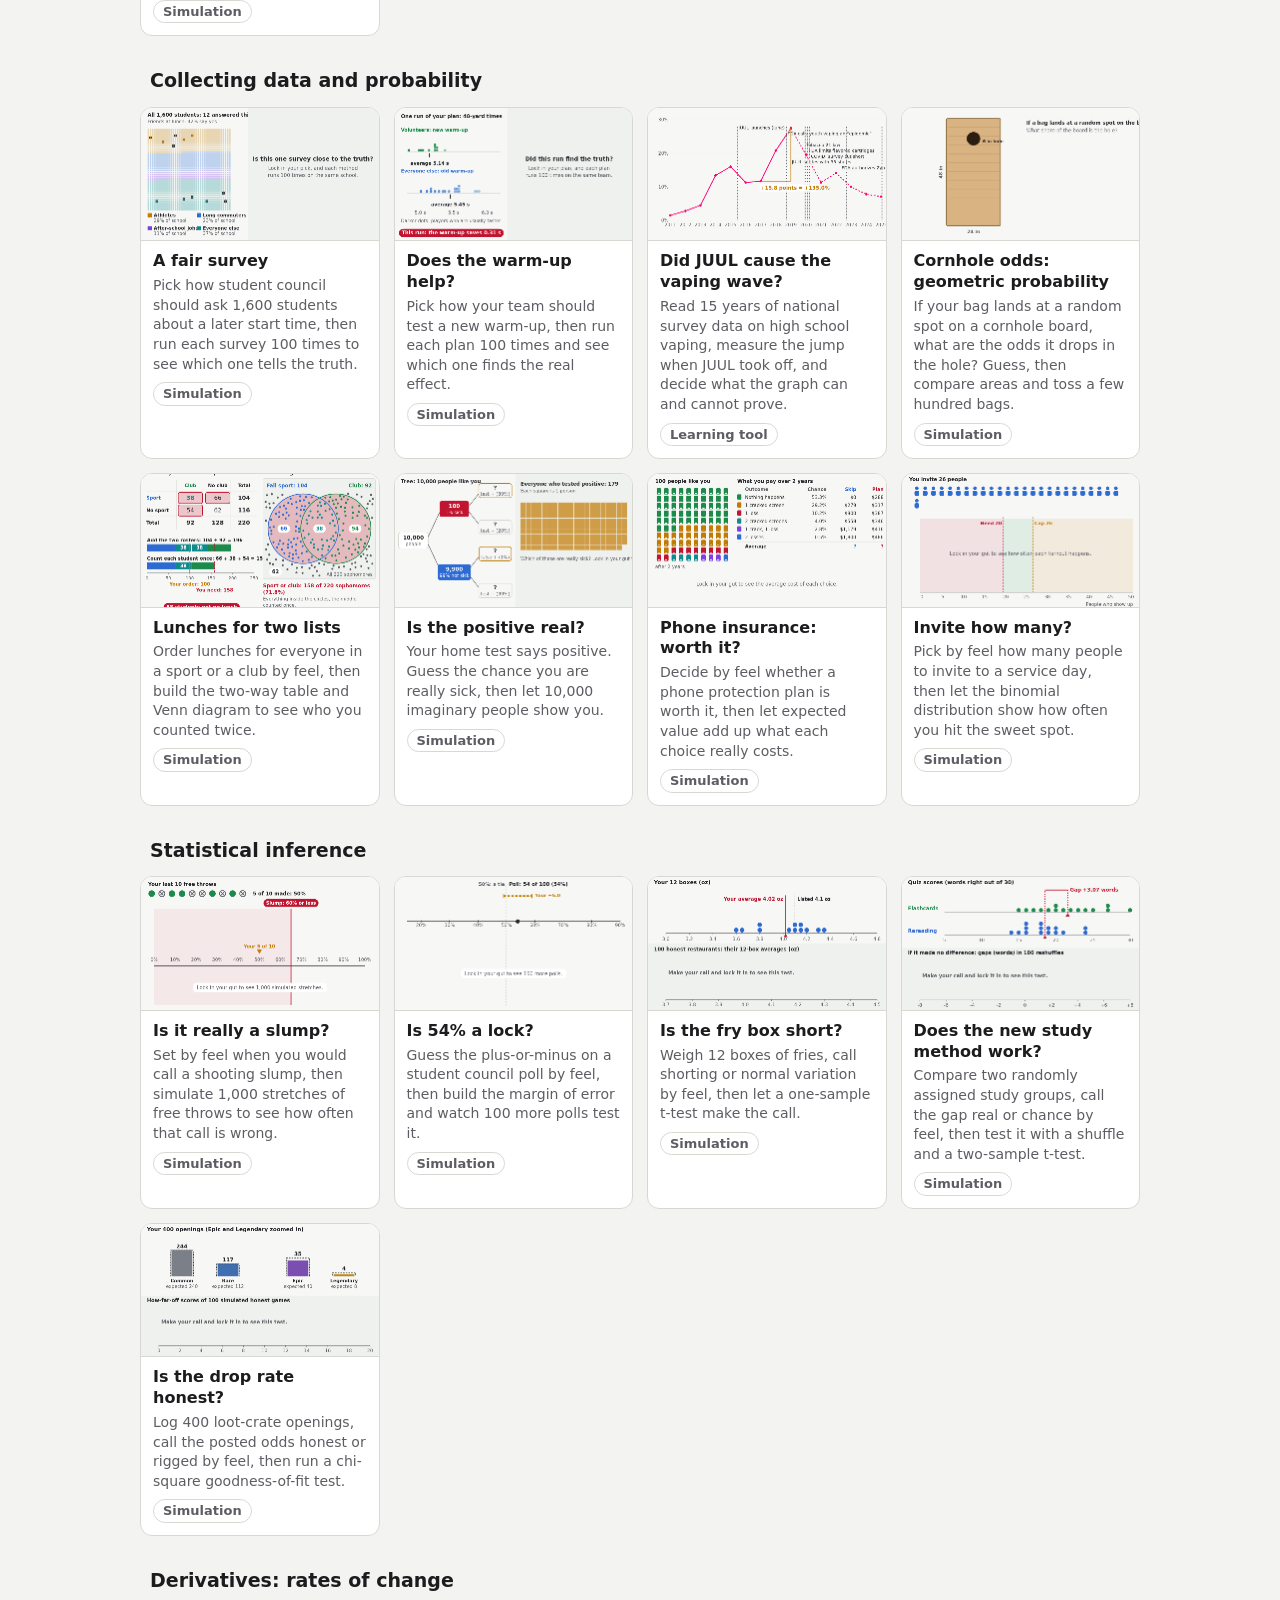
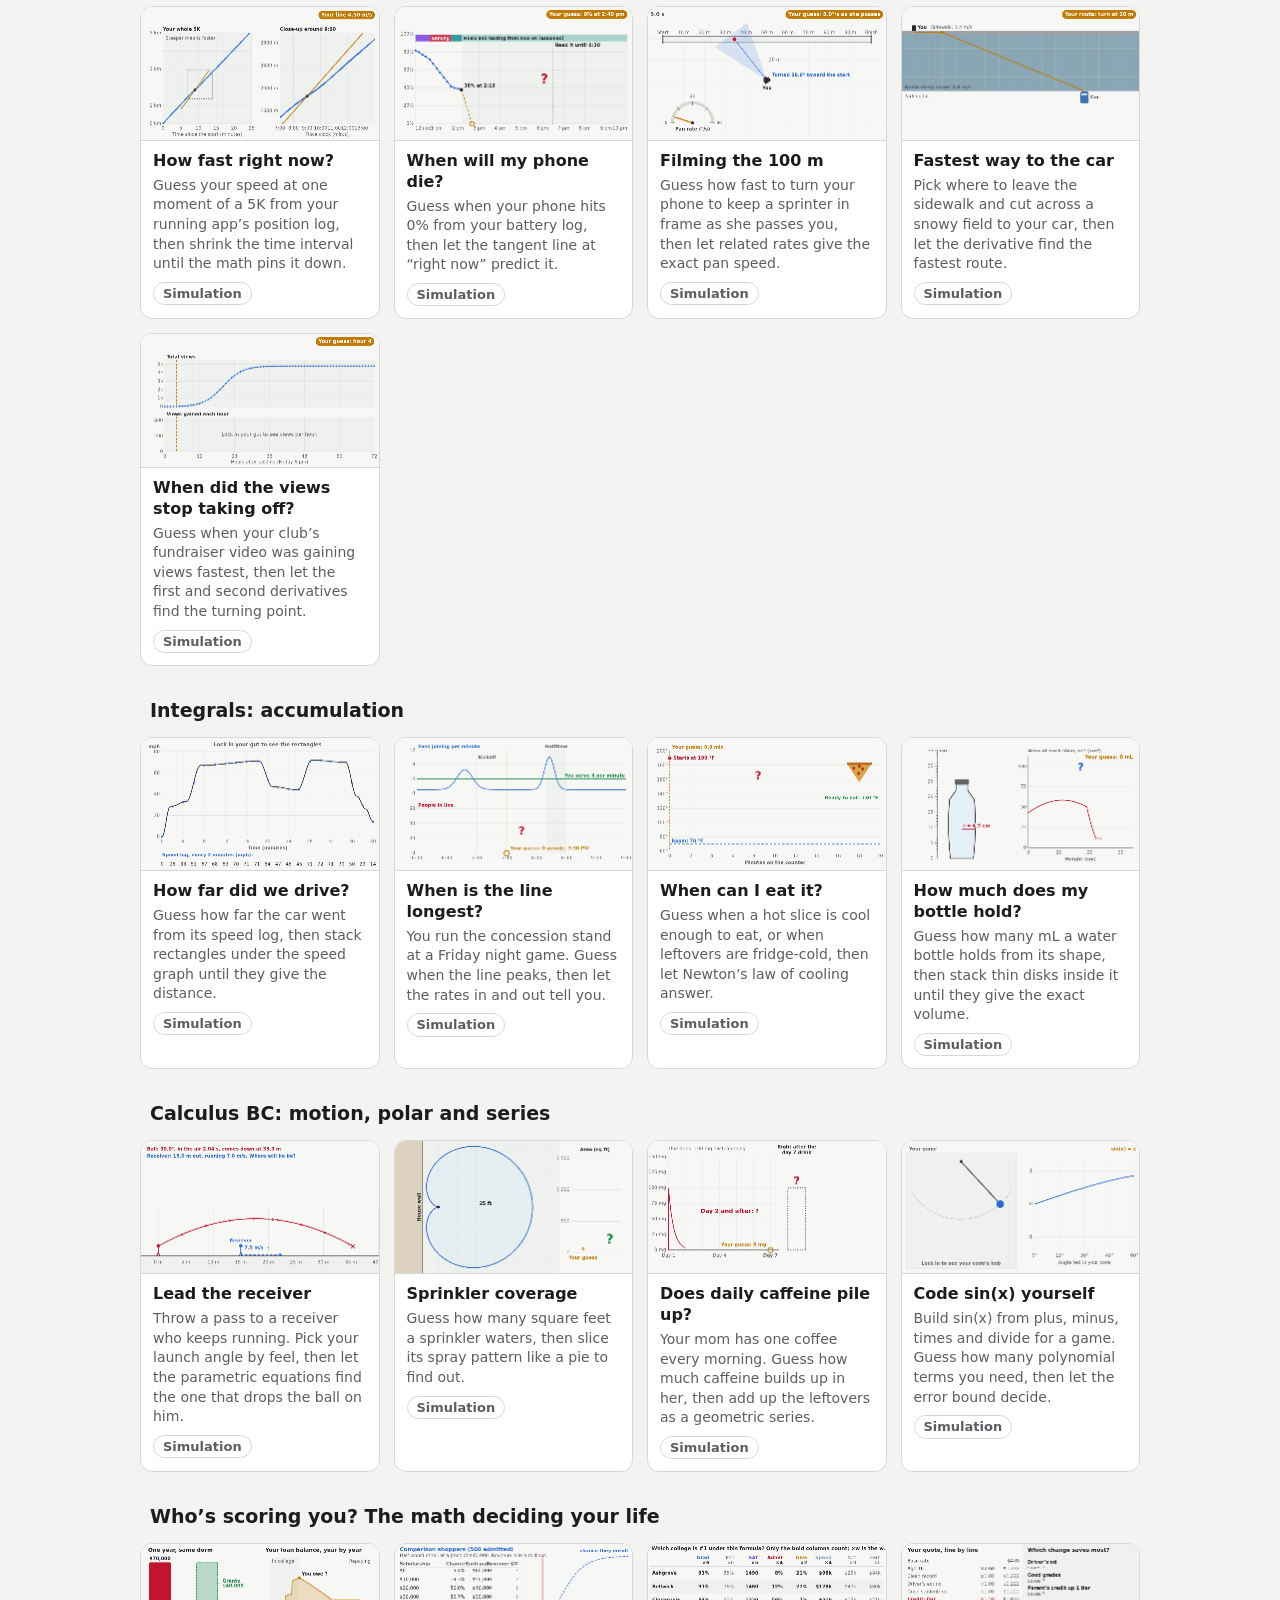
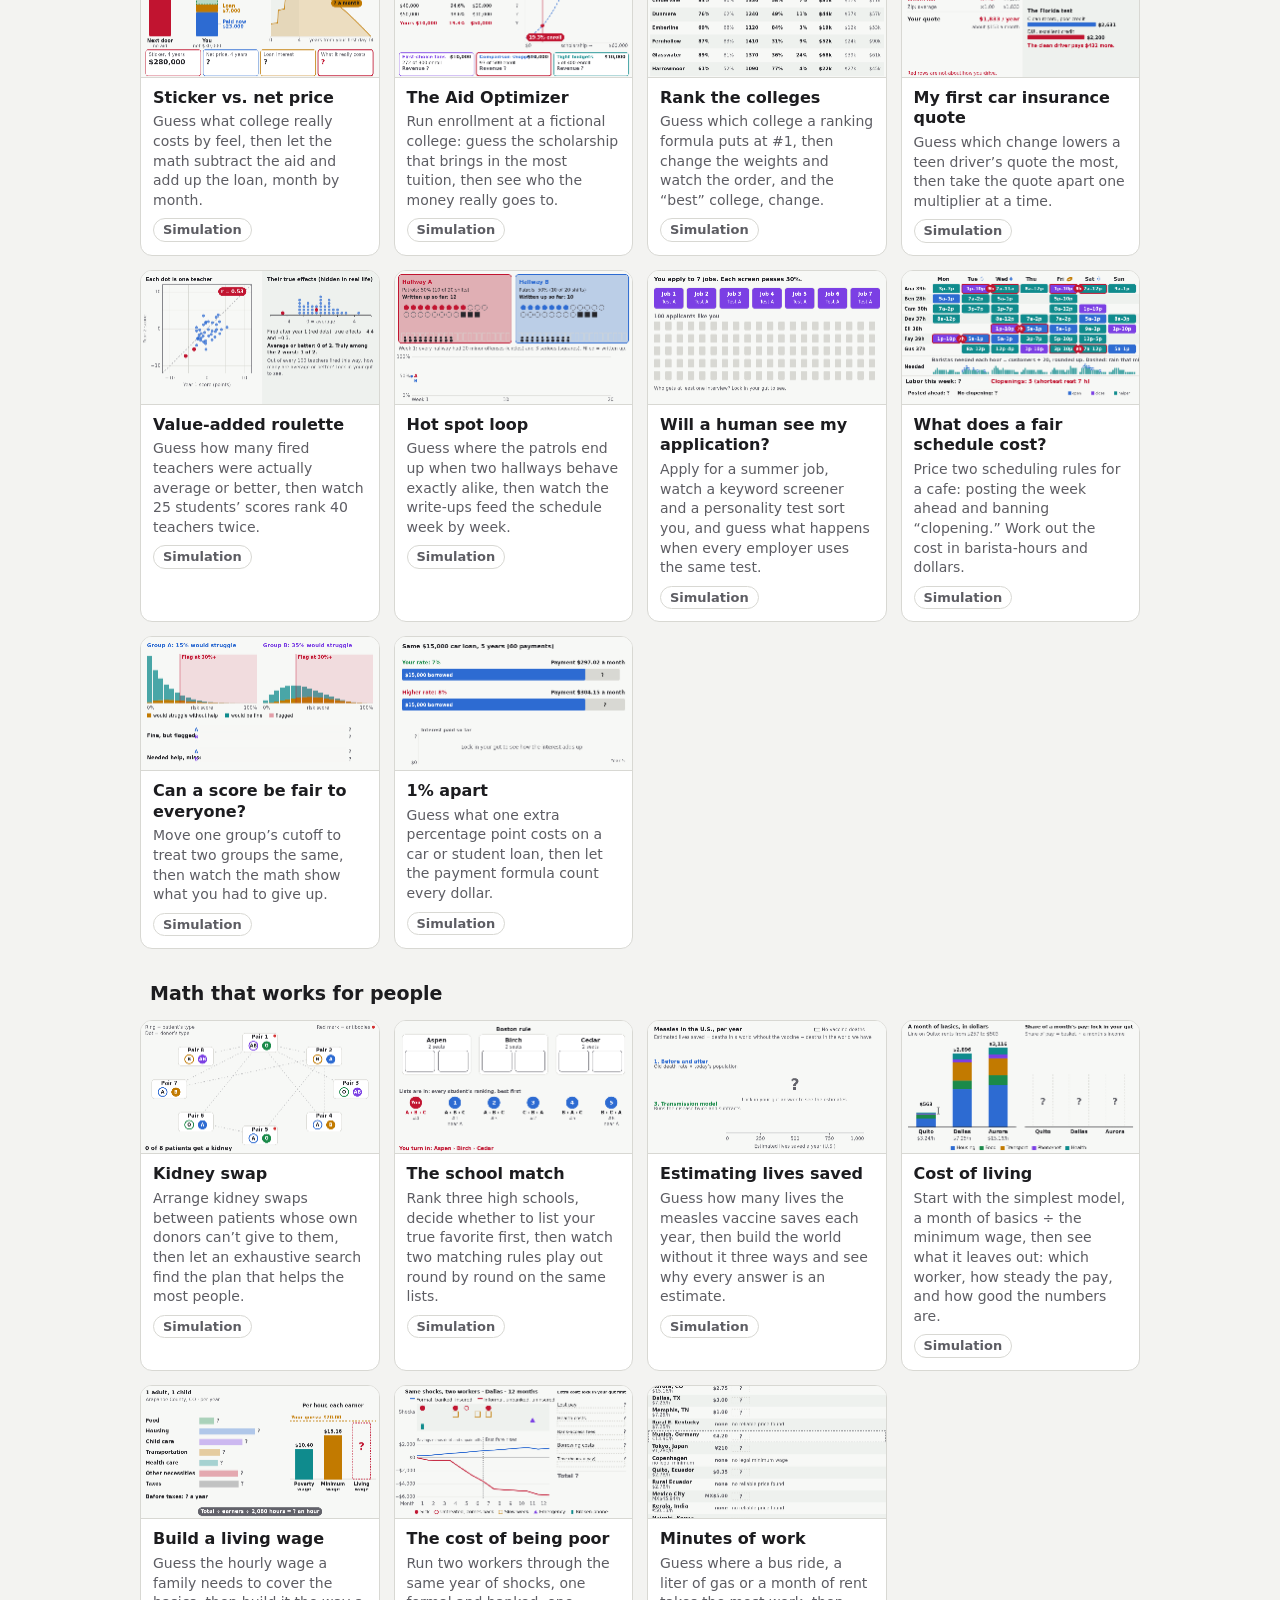
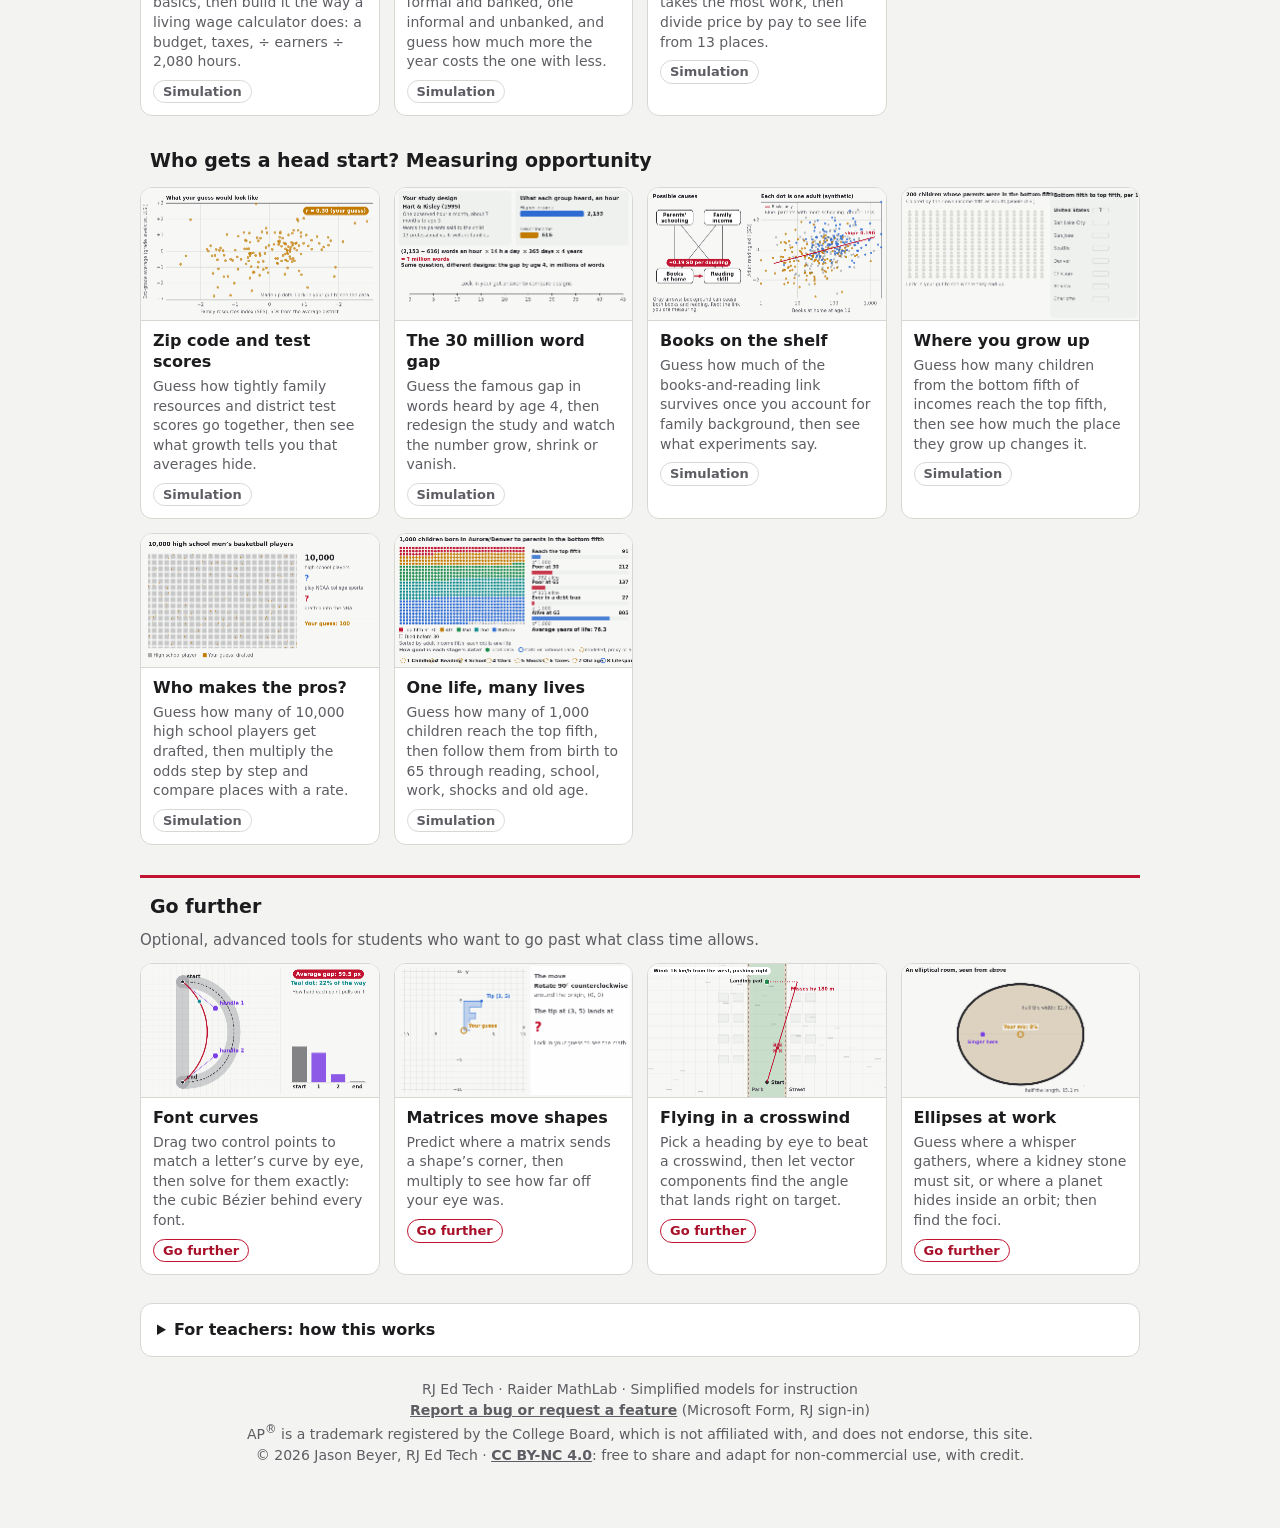
==== commit f4ecdcf1: "Add LogicLab to the Raider Labs menu Co-Authored-By: Claude Opus 5.5 <noreply@anthropic.com> Claude-" ====
--- a/index.html
+++ b/index.html
@@ -16,7 +16,7 @@
 <link rel="icon" href="favicon.ico" sizes="any">
 <link rel="icon" href="favicon.svg" type="image/svg+xml">
 <link rel="apple-touch-icon" href="apple-touch-icon.png">
-<link rel="stylesheet" href="biolab.css?v=202611172200">
+<link rel="stylesheet" href="biolab.css?v=202611200300">
 </head>
 <body>
 <header class="rj-masthead">
@@ -41,7 +41,7 @@
   </nav>
 
   <section id="home">
-    <nav class="labs" aria-label="Raider Labs"><span class="labs-l">Raider Labs</span><a href="https://rjedtech.github.io/Raider-BioLab/">BioLab <small>Biology</small></a><a href="https://rjedtech.github.io/Raider-ChemLab/">ChemLab <small>Chemistry</small></a><a href="https://rjedtech.github.io/Raider-PhysLab/">PhysLab <small>Physics</small></a><a href="https://rjedtech.github.io/Raider-ForensicsLab/">ForensicsLab <small>Forensic Science</small></a><a href="https://rjedtech.github.io/Raider-AnatomyLab/">AnatomyLab <small>Anatomy &amp; Physiology</small></a><a href="https://rjedtech.github.io/Raider-SportsMedLab/">SportsMedLab <small>Sports Medicine</small></a><a href="https://rjedtech.github.io/Raider-MathLab/" aria-current="page">MathLab <small>Mathematics</small></a><a href="https://rjedtech.github.io/Raider-HealthLab/">HealthLab <small>Health</small></a><a href="https://rjedtech.github.io/Raider-AILab/">AILab <small>Artificial Intelligence</small></a><a href="https://rjedtech.github.io/Raider-FinanceLab/">FinanceLab <small>Personal Finance</small></a></nav>
+    <nav class="labs" aria-label="Raider Labs"><span class="labs-l">Raider Labs</span><a href="https://rjedtech.github.io/Raider-BioLab/">BioLab <small>Biology</small></a><a href="https://rjedtech.github.io/Raider-ChemLab/">ChemLab <small>Chemistry</small></a><a href="https://rjedtech.github.io/Raider-PhysLab/">PhysLab <small>Physics</small></a><a href="https://rjedtech.github.io/Raider-ForensicsLab/">ForensicsLab <small>Forensic Science</small></a><a href="https://rjedtech.github.io/Raider-AnatomyLab/">AnatomyLab <small>Anatomy &amp; Physiology</small></a><a href="https://rjedtech.github.io/Raider-SportsMedLab/">SportsMedLab <small>Sports Medicine</small></a><a href="https://rjedtech.github.io/Raider-MathLab/" aria-current="page">MathLab <small>Mathematics</small></a><a href="https://rjedtech.github.io/Raider-HealthLab/">HealthLab <small>Health</small></a><a href="https://rjedtech.github.io/Raider-AILab/">AILab <small>Artificial Intelligence</small></a><a href="https://rjedtech.github.io/Raider-FinanceLab/">FinanceLab <small>Personal Finance</small></a><a href="https://rjedtech.github.io/Raider-LogicLab/">LogicLab <small>Logic &amp; Argument</small></a></nav>
     <div class="home-head">
       <h2>The math you are learning, doing real work</h2>
       <p class="lede">Every tool starts with a real problem. Try it by gut first, then solve it with the exact math from class, and see how much better the math does: more money saved, more shots on goal, fewer mistakes. Then see where your everyday life depends on that same math. Pick a topic below, or follow your course in the order your class covers it.</p>
@@ -77,7 +77,7 @@
   <p class="foot">RJ Ed Tech · Raider MathLab · Simplified models for instruction<br><a href="https://forms.cloud.microsoft/Pages/ResponsePage.aspx?id=4SwuQZc-CEClZjjFdYLisQzihhIB-7hPp9L3AOSeJONUOVJaVTVMOE9YMFNSVVM3TUNOOFVQR1pYTi4u&amp;rc59cb41123d3497584d2ca10cb9e1c54=%22Raider%20MathLab%22" target="_blank" rel="noopener">Report a bug or request a feature</a> (Microsoft Form, RJ sign-in)<br>AP<sup>®</sup> is a trademark registered by the College Board, which is not affiliated with, and does not endorse, this site.<br>© 2026 Jason Beyer, RJ Ed Tech · <a href="https://creativecommons.org/licenses/by-nc/4.0/" target="_blank" rel="license noopener">CC BY-NC 4.0</a>: free to share and adapt for non-commercial use, with credit.</p>
 </main>
 
-<script src="engine.js?v=202611172200"></script>
+<script src="engine.js?v=202611200300"></script>
 <!--SIMS-->
 <script src="sims/aidoptimizer.js?v=202611171600"></script>
 <script src="sims/areamodel.js?v=202611092100"></script>
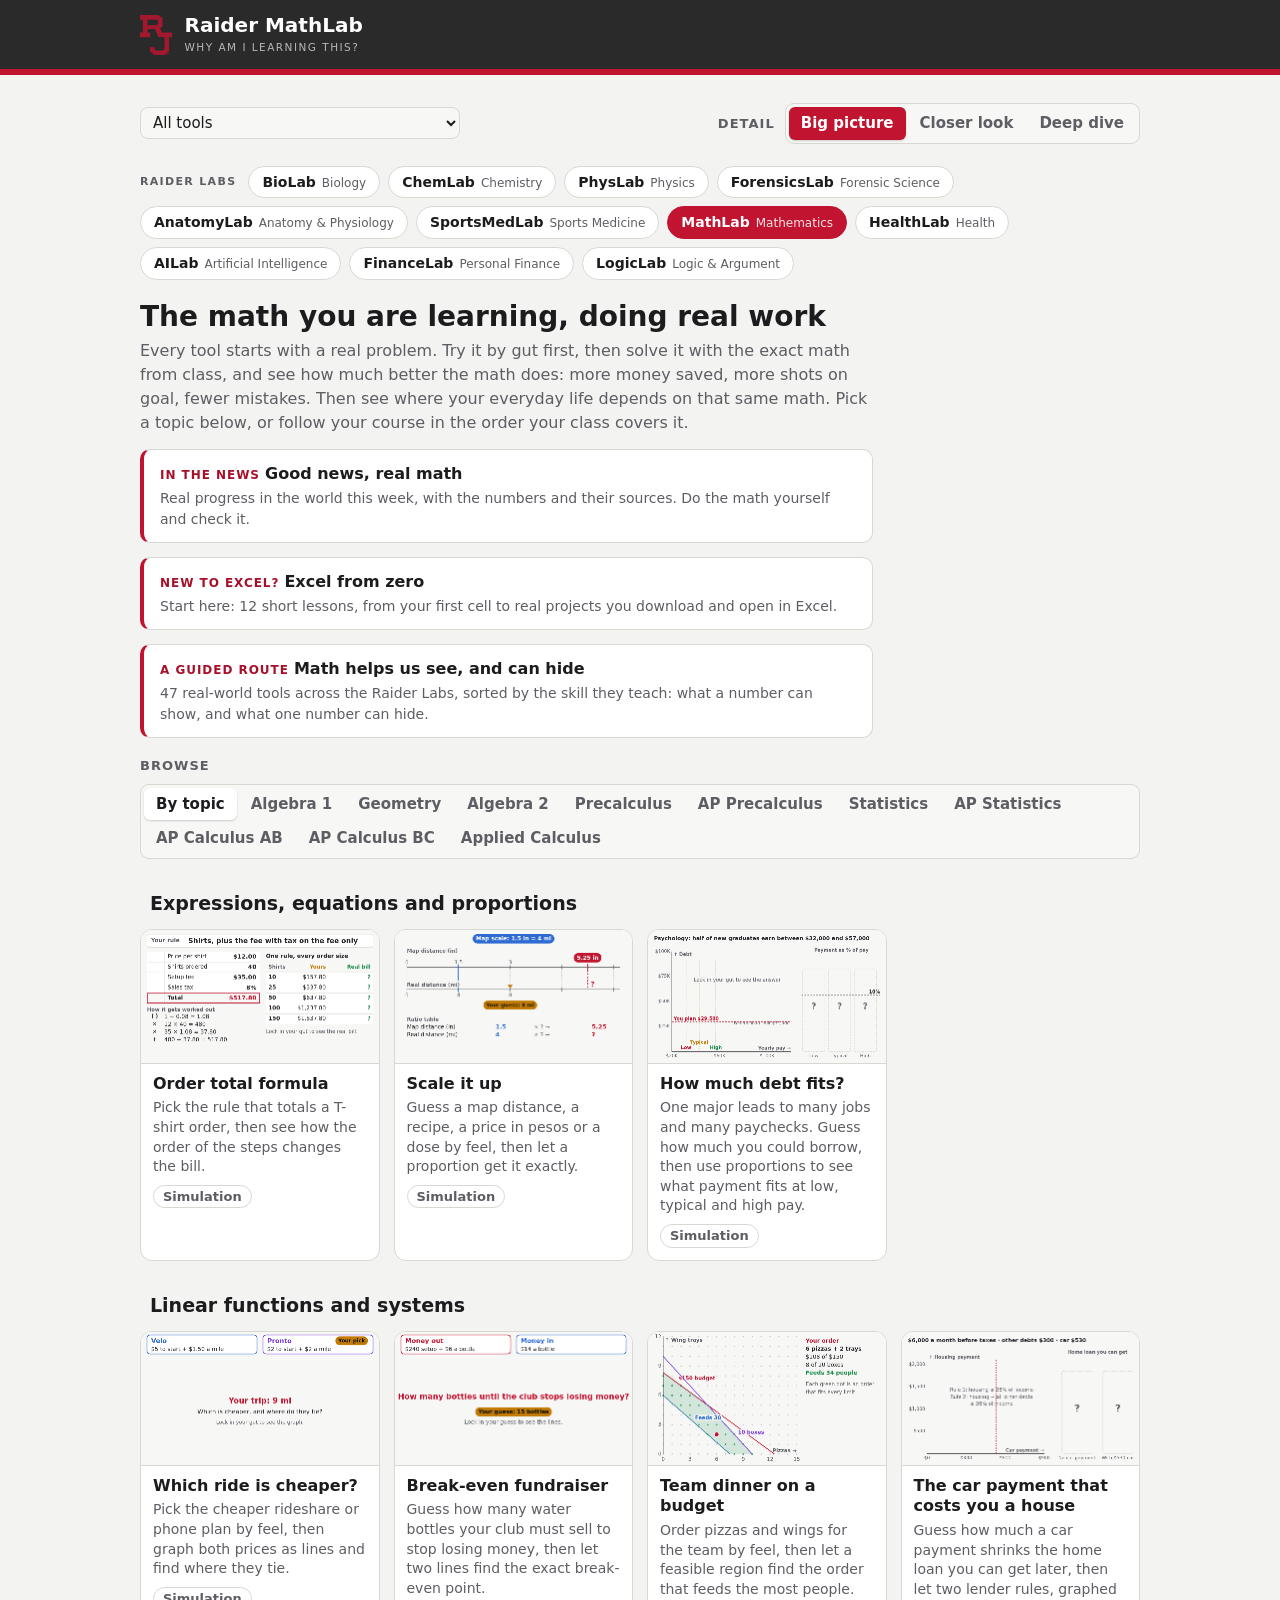
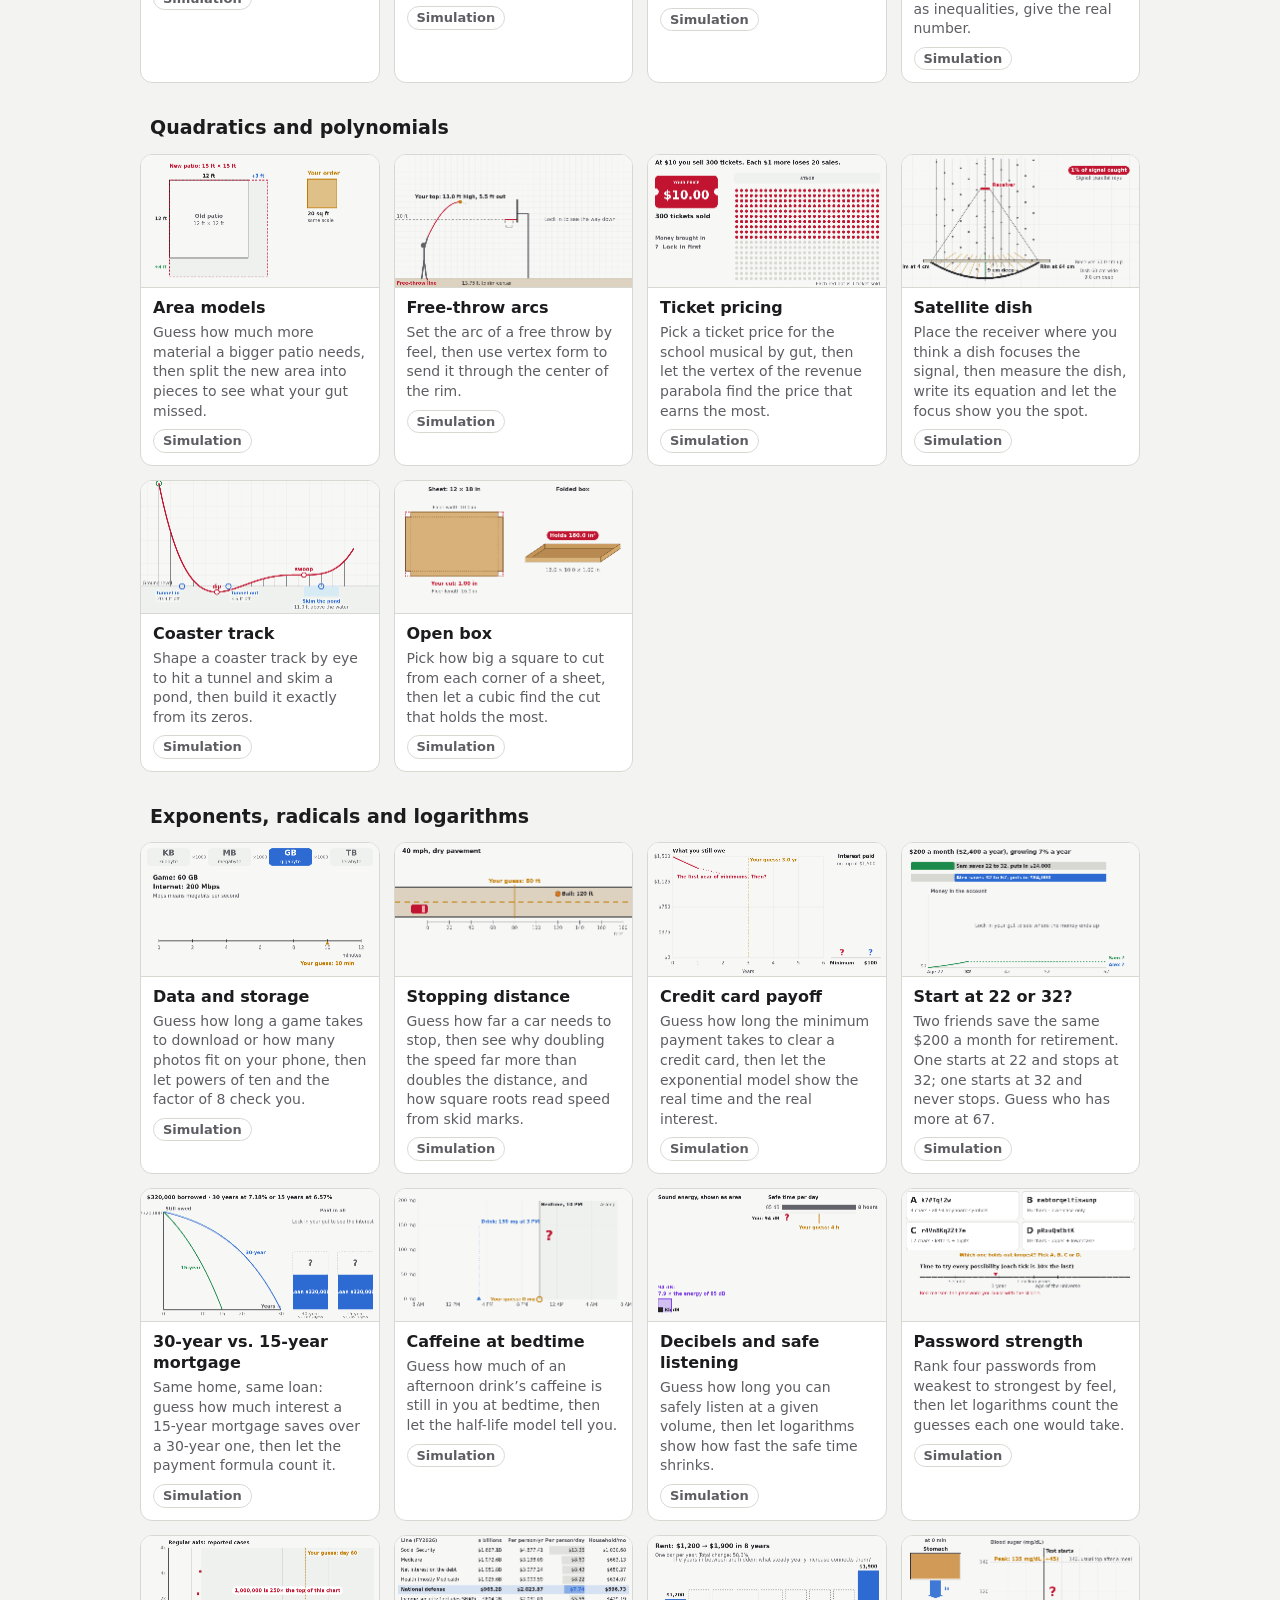
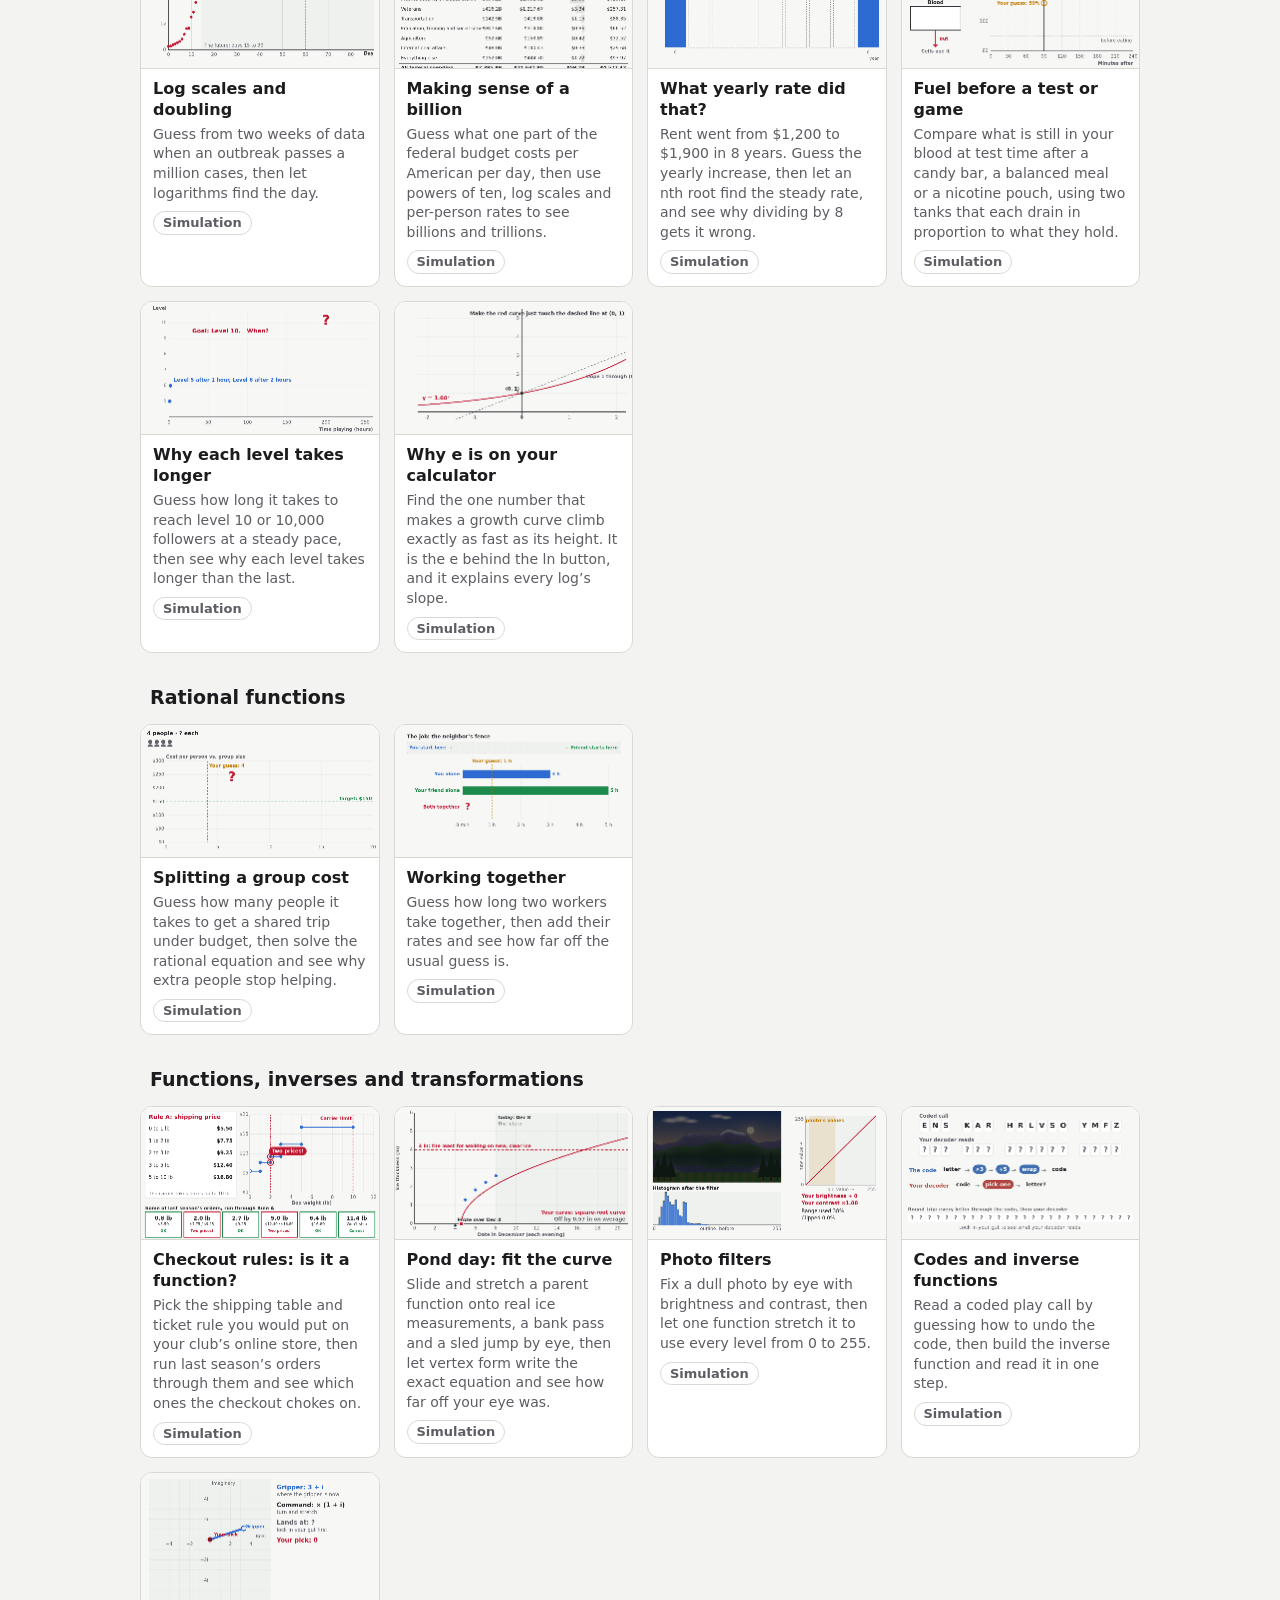
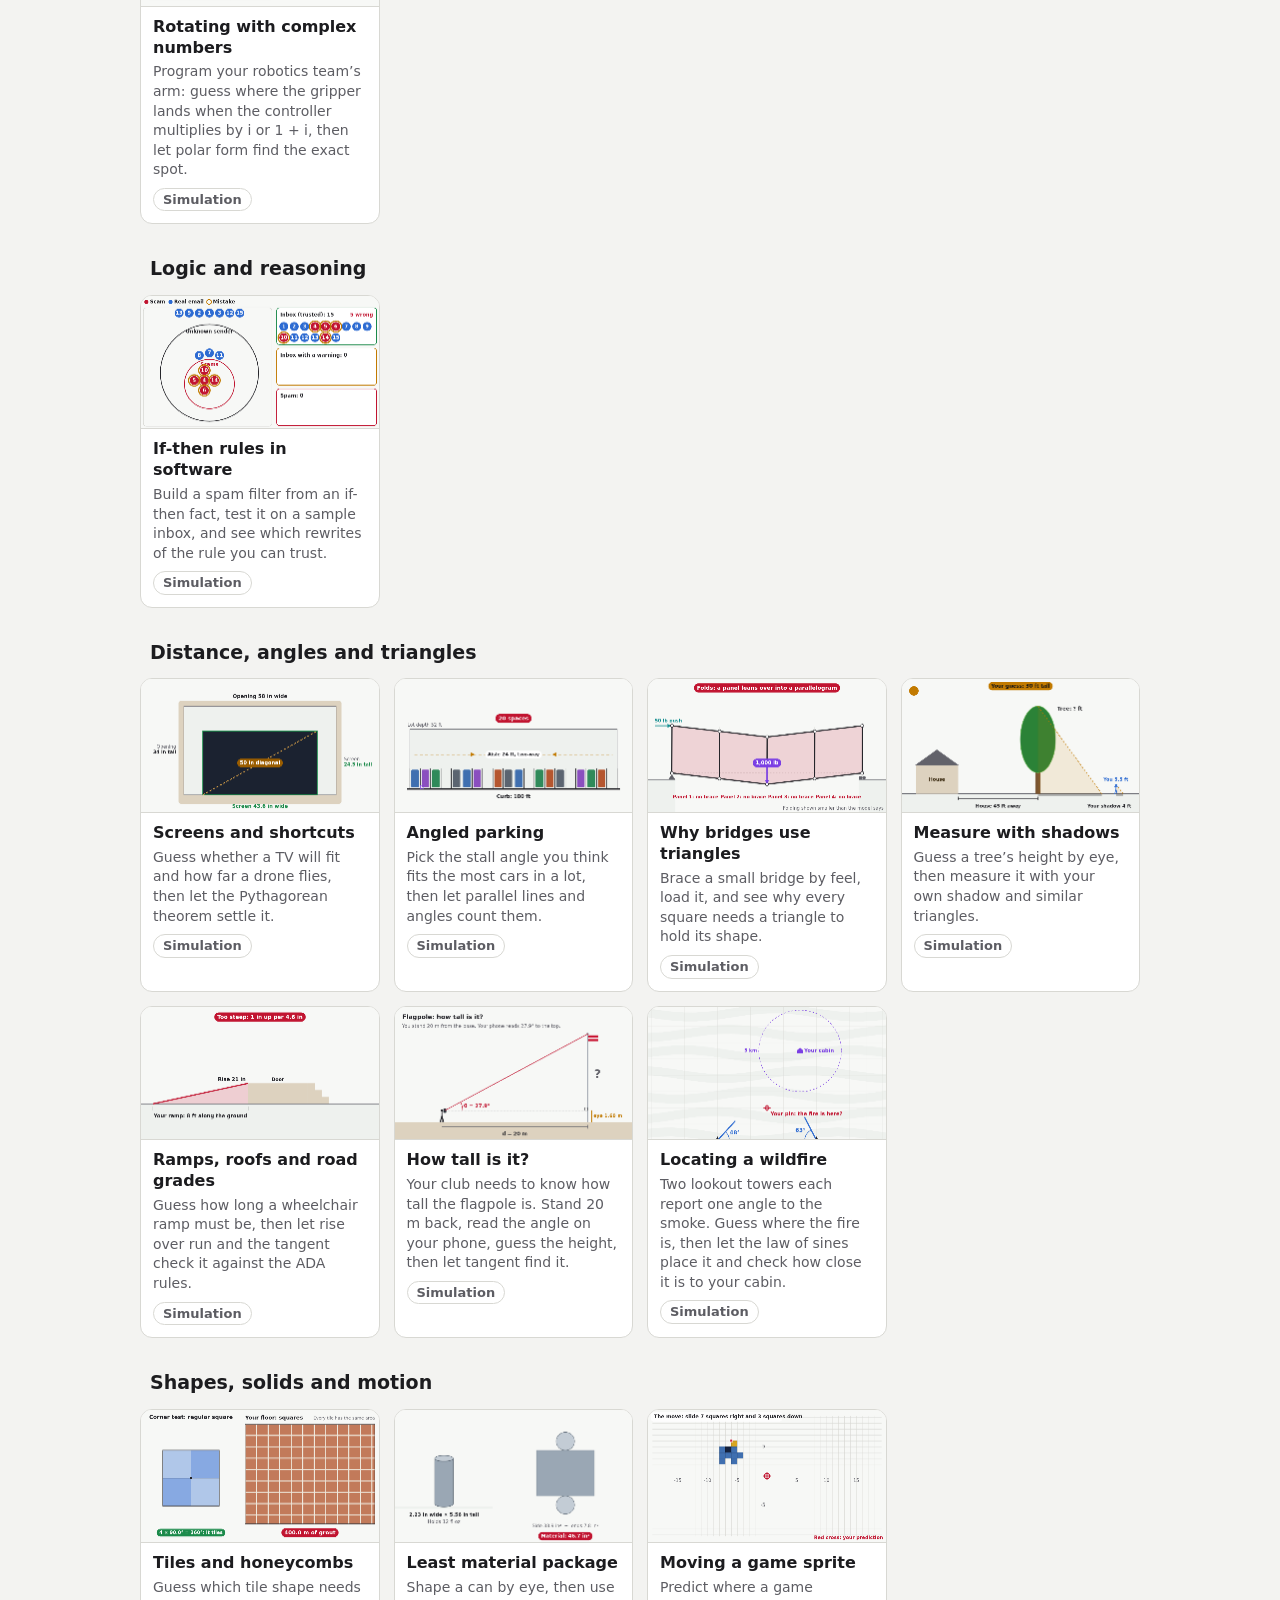
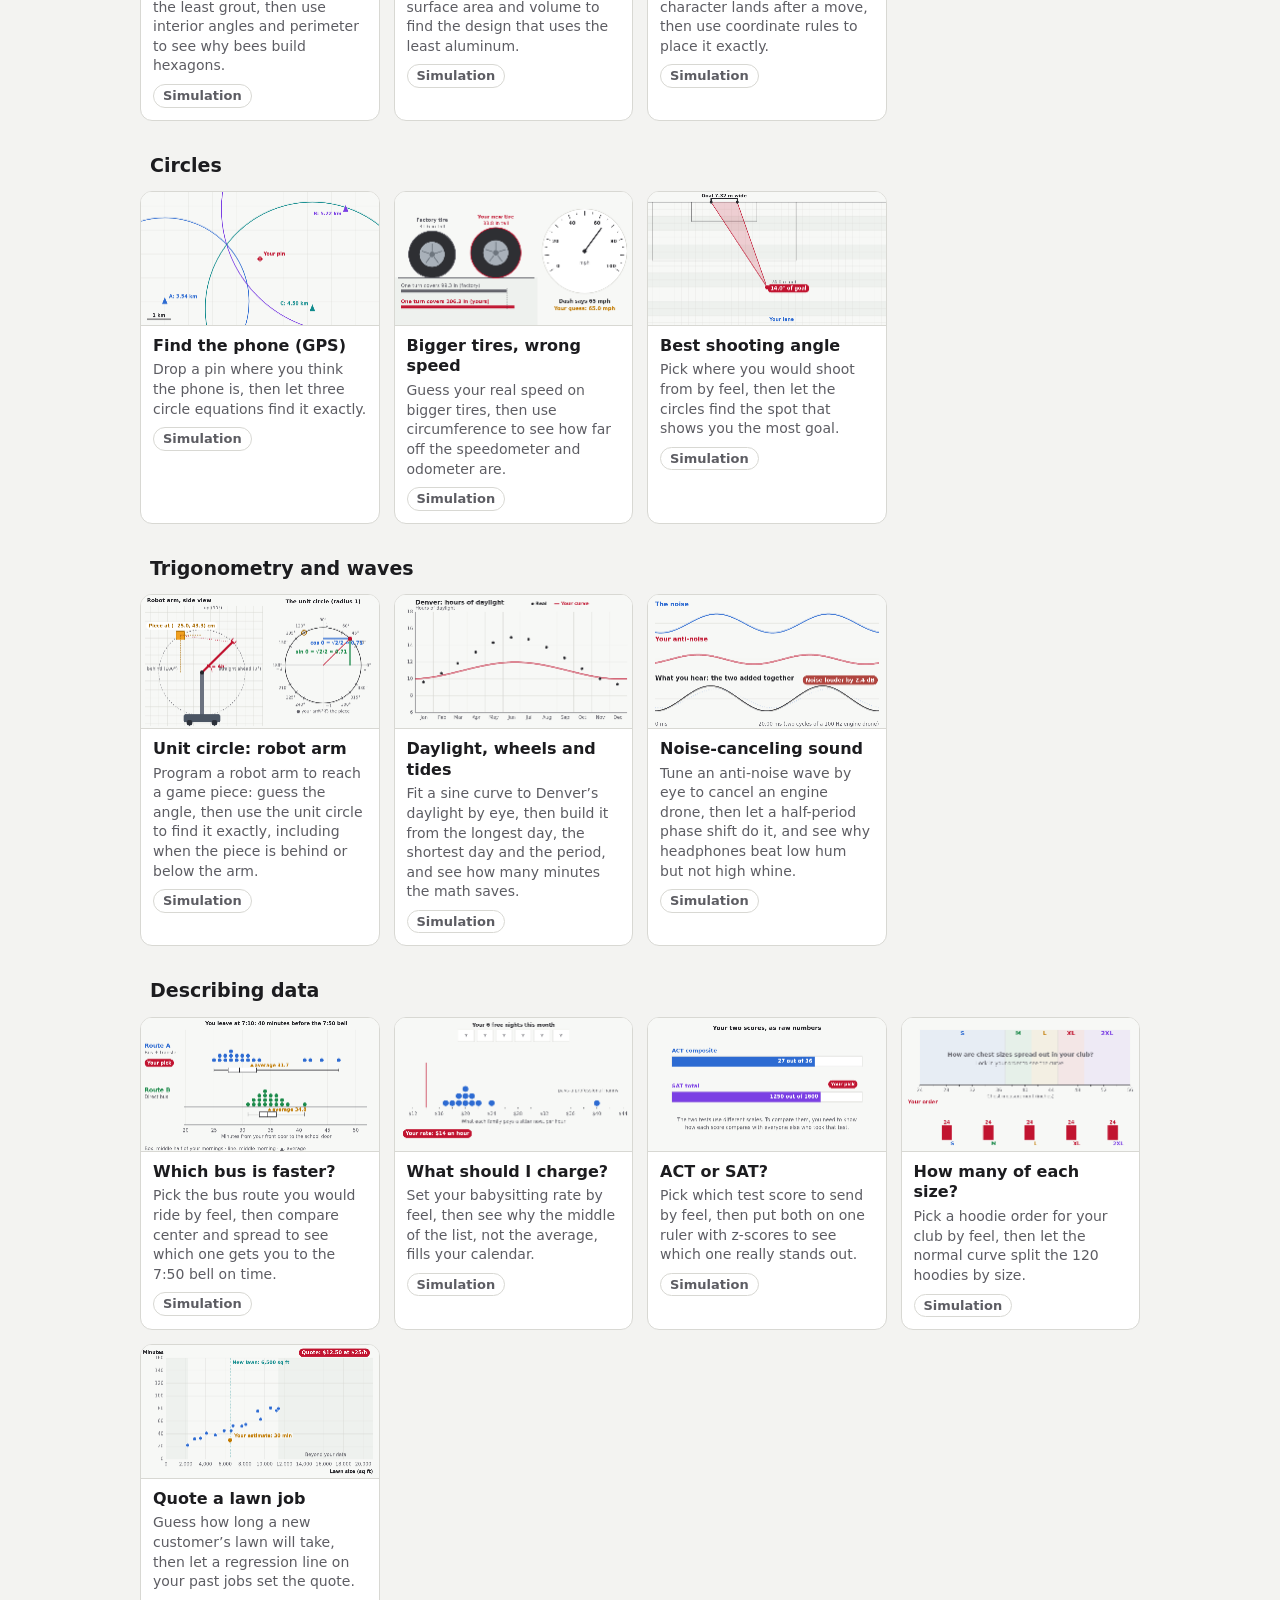
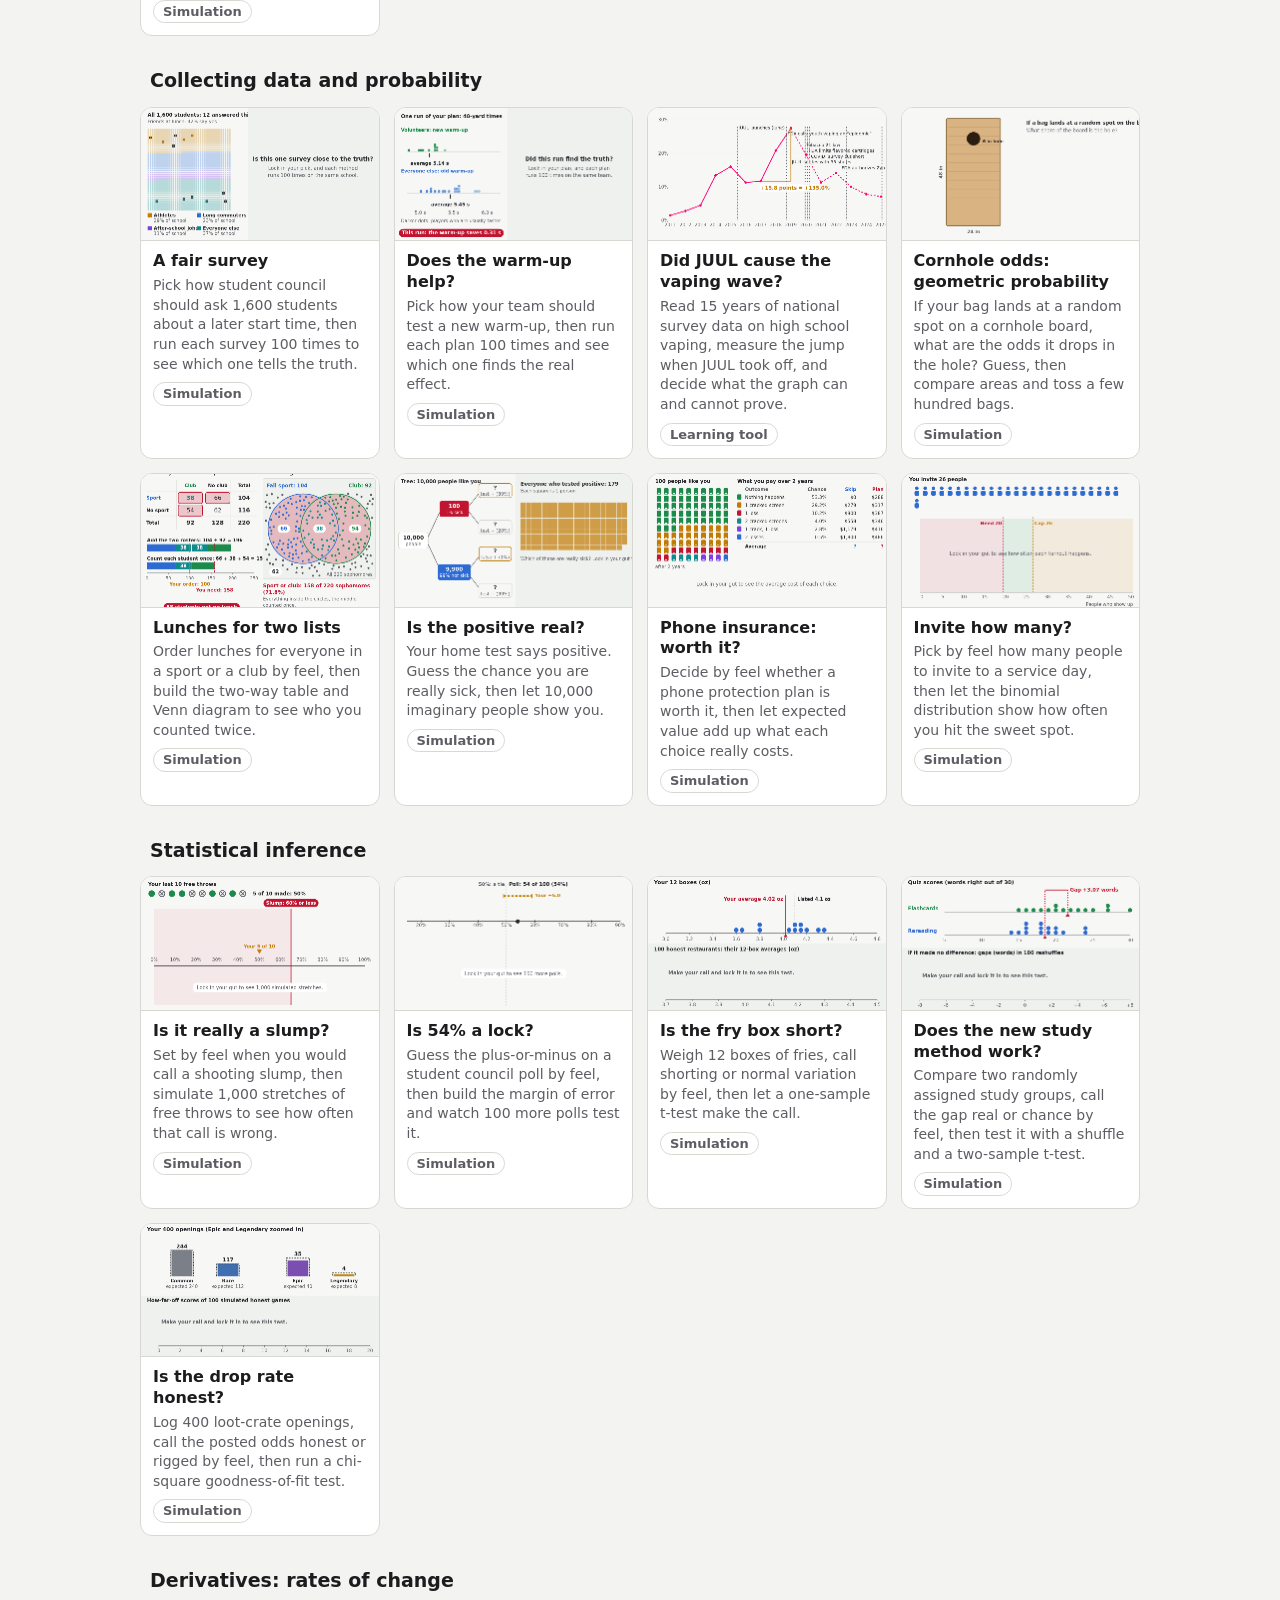
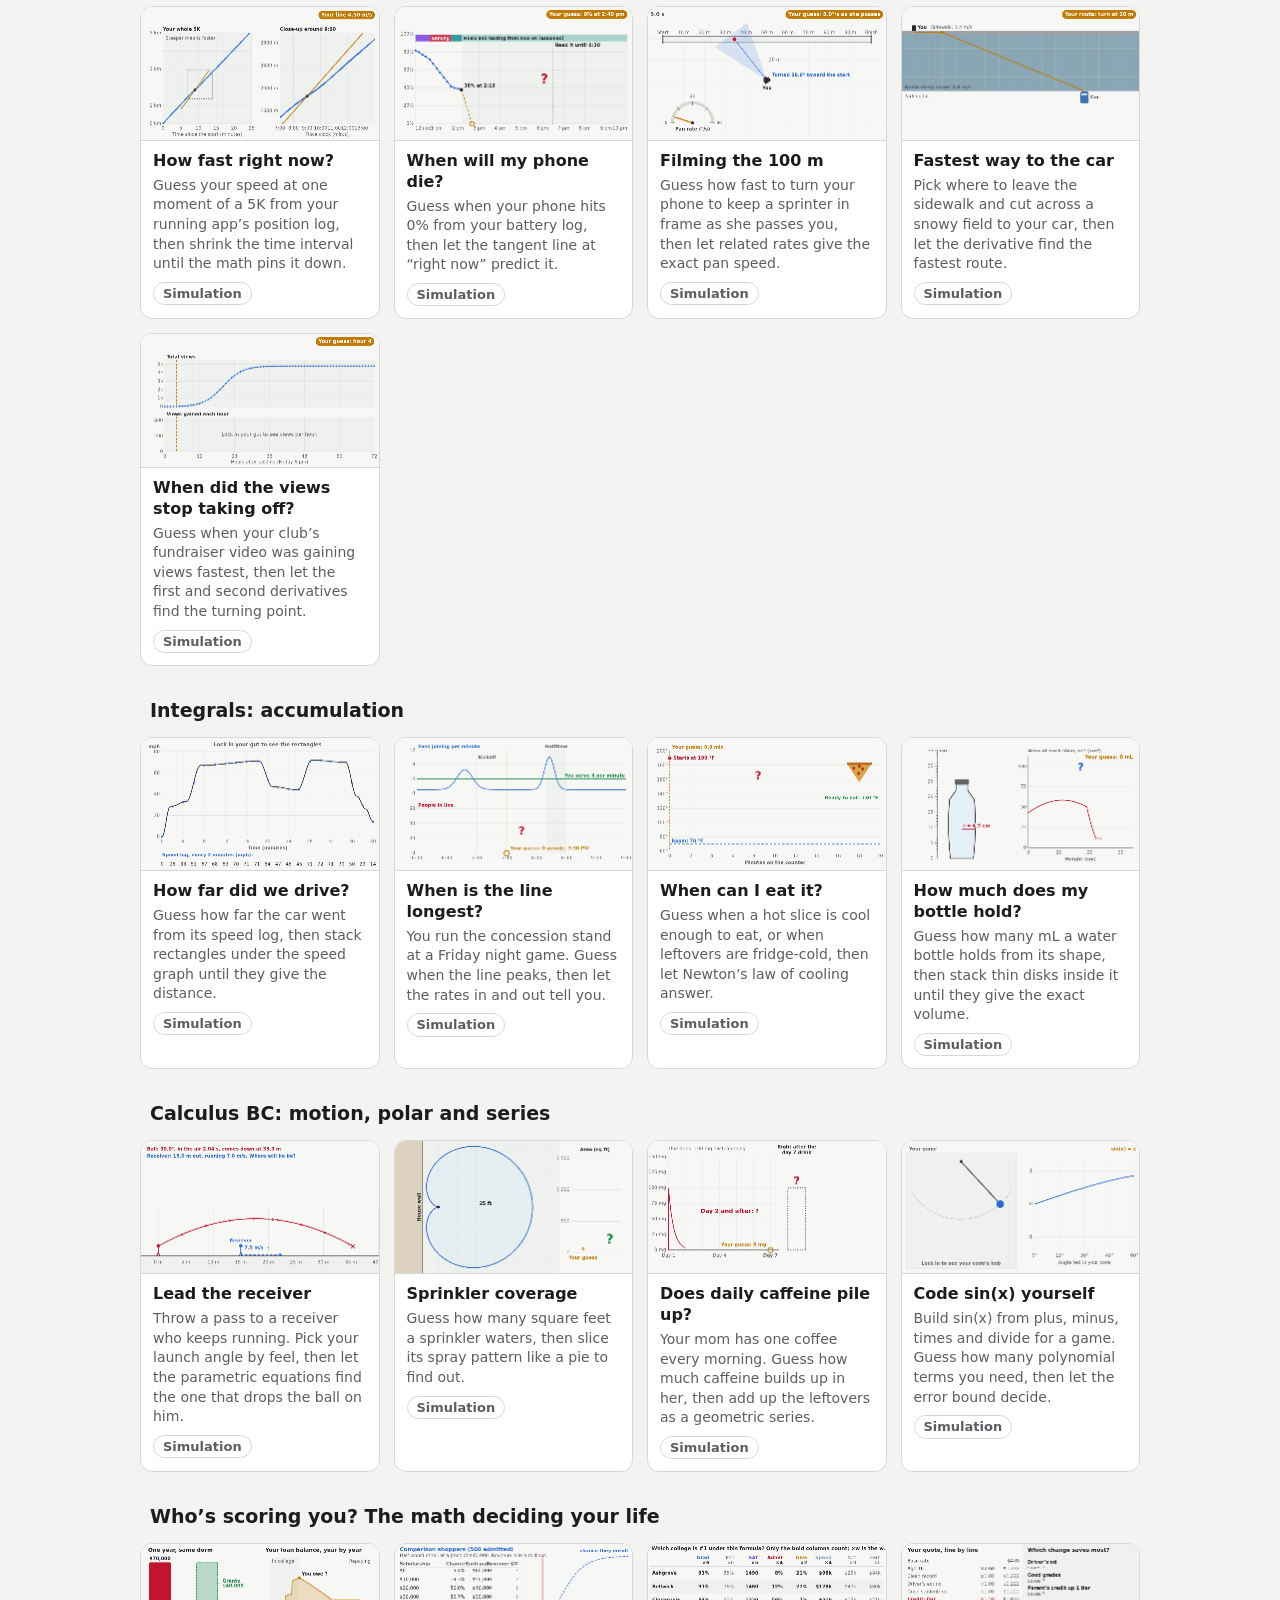
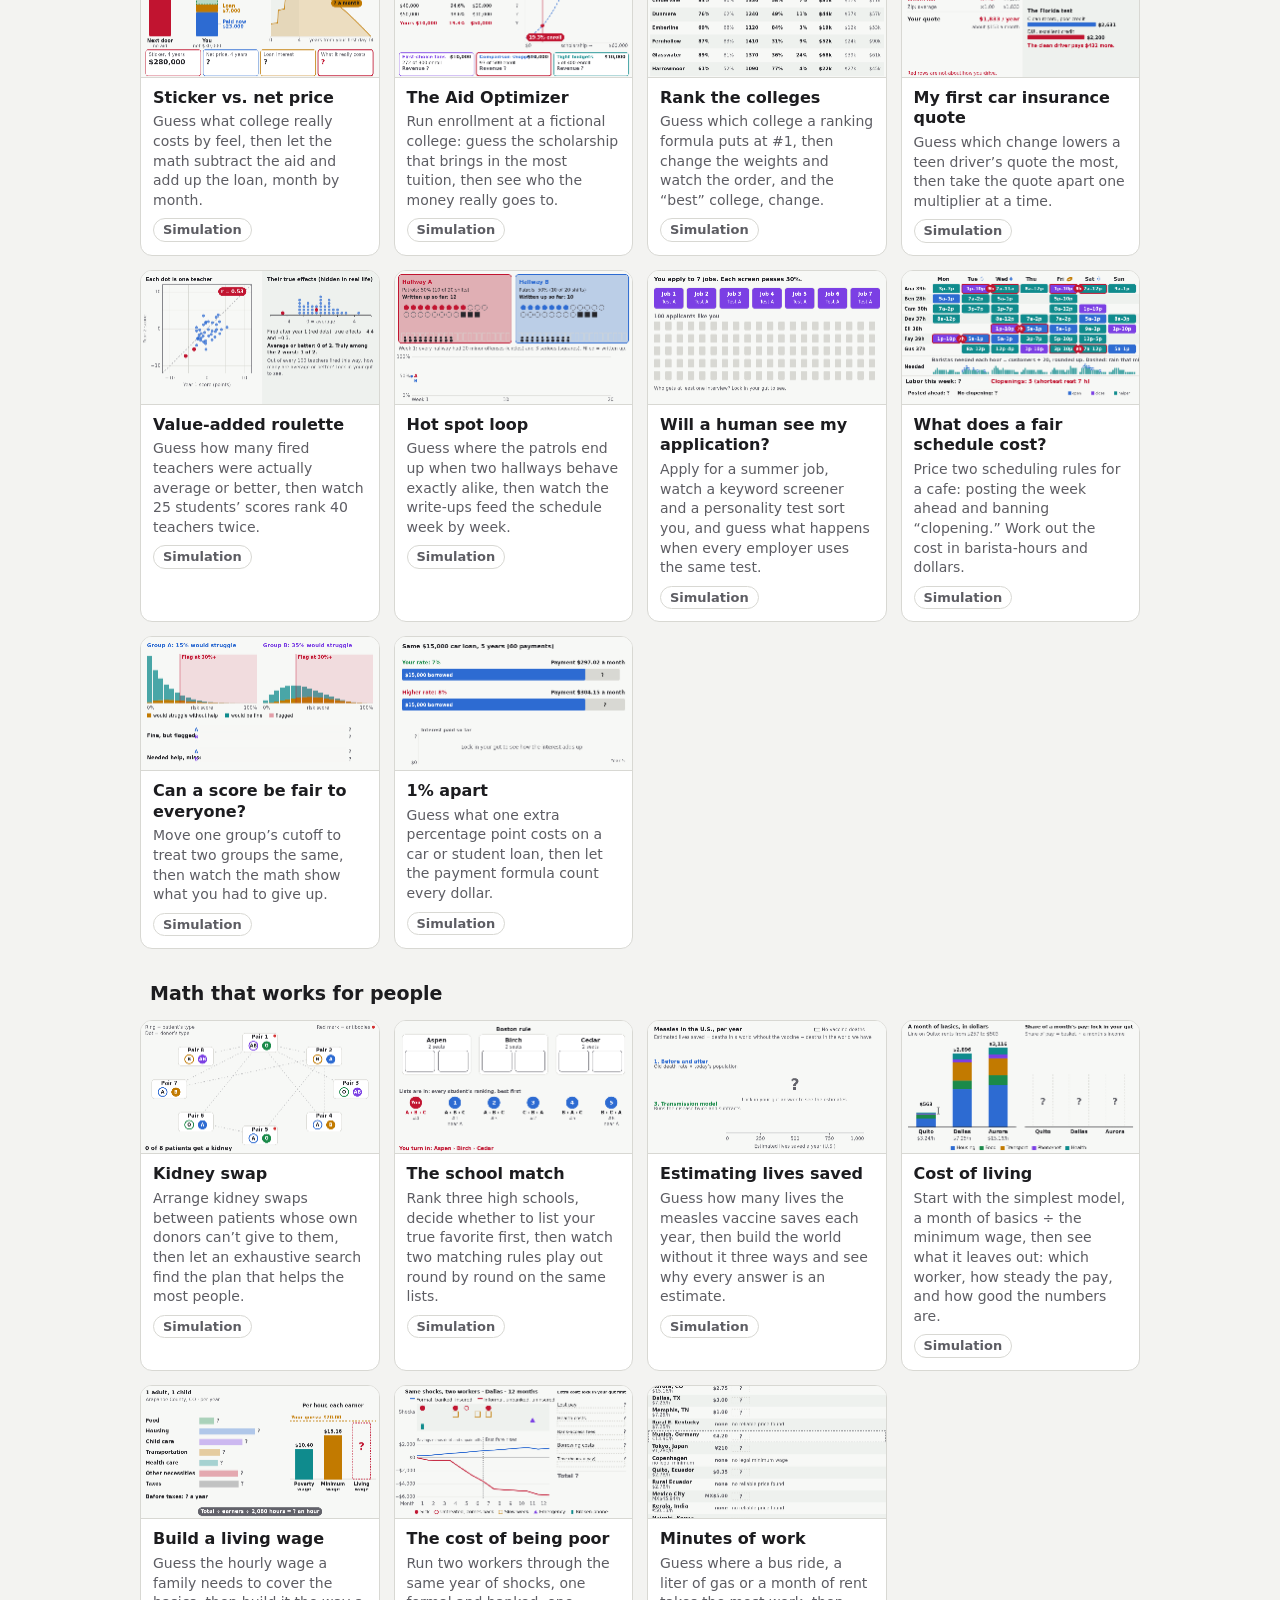
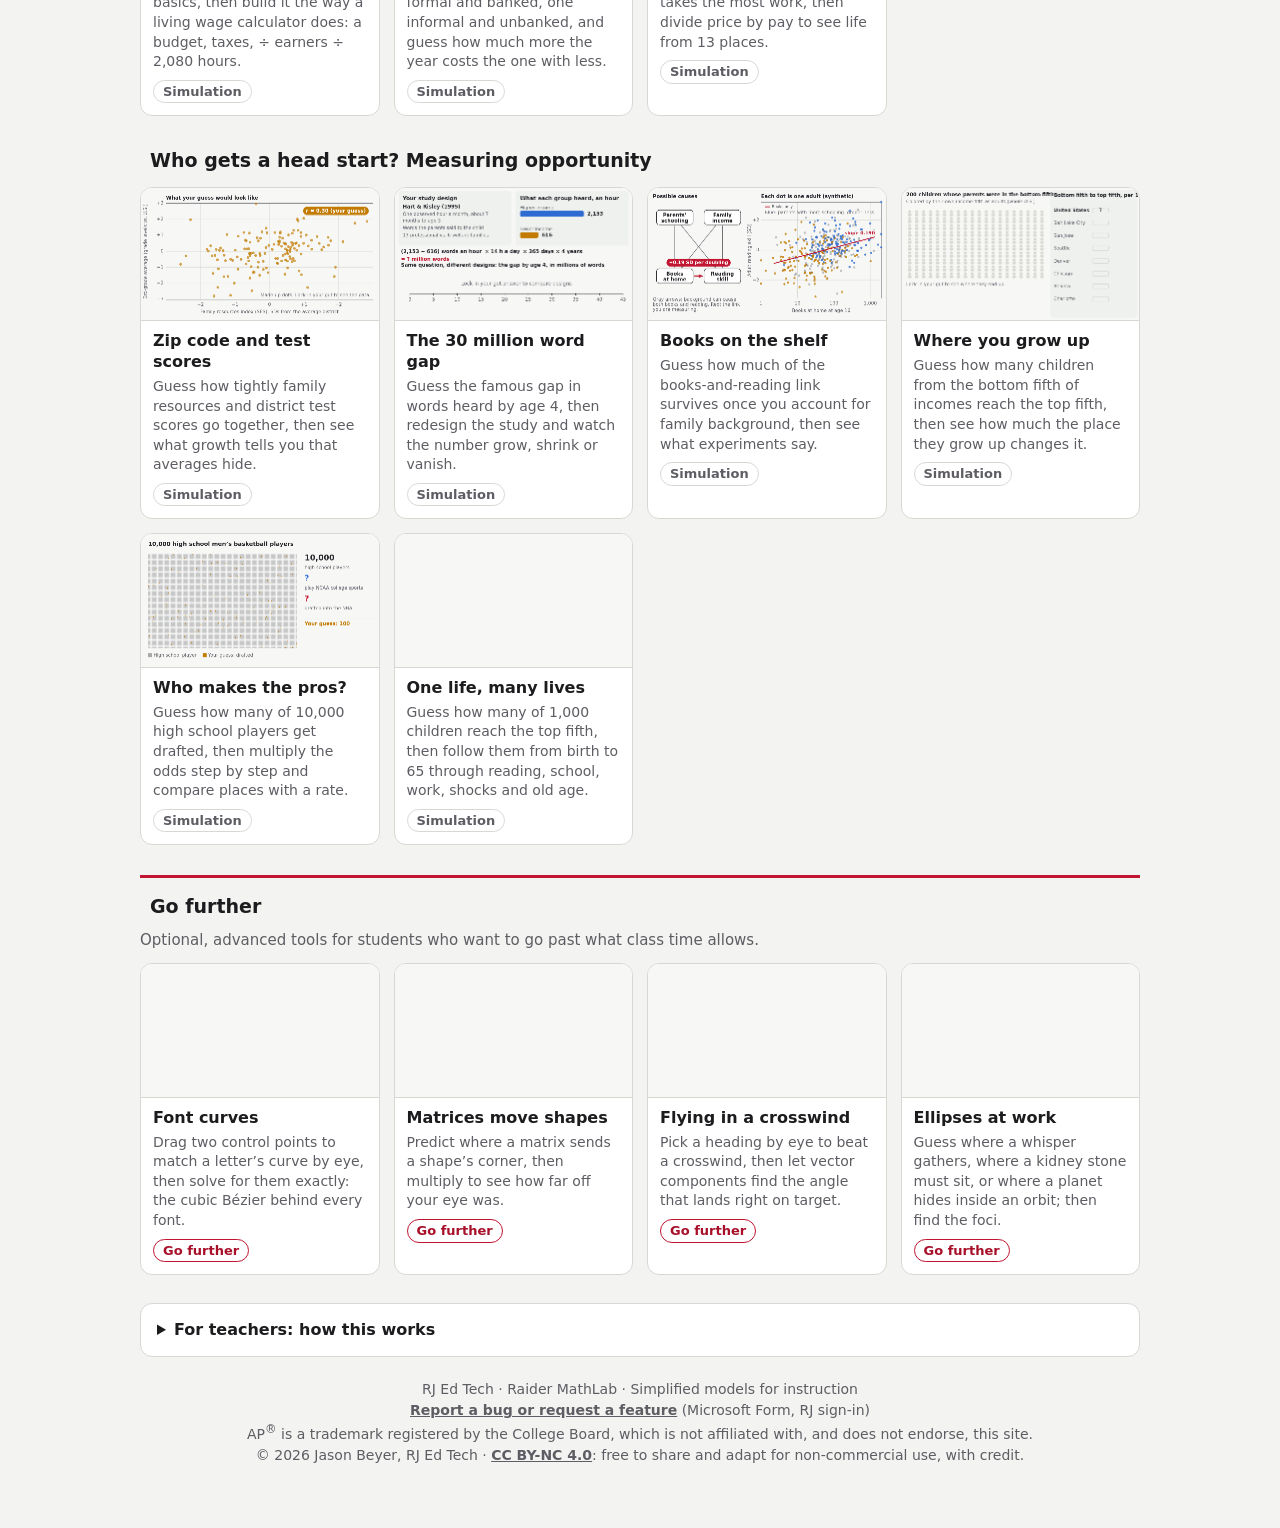
==== commit 01dab6dd: "This confused me: own help for Start here screens The weekly confused log showed 4 of 11 taps were o" ====
--- a/index.html
+++ b/index.html
@@ -417,7 +417,7 @@
 <script src="mathcards.js?v=202611181900"></script>
 <script src="skillsplain.js?v=202611171500"></script>
 <script>BioLab.start();</script>
-<script src="student-help.js?v=202611191500"></script>
+<script src="student-help.js?v=202611231200"></script>
 <script src="church.js?v=202611200700"></script>
 <!-- Anonymous page-view count (GoatCounter, rjedtech.goatcounter.com): no cookies, no personal data, no form contents.
      Each tool (#id) counts as its own page; anything after = or @ in the address is never sent.
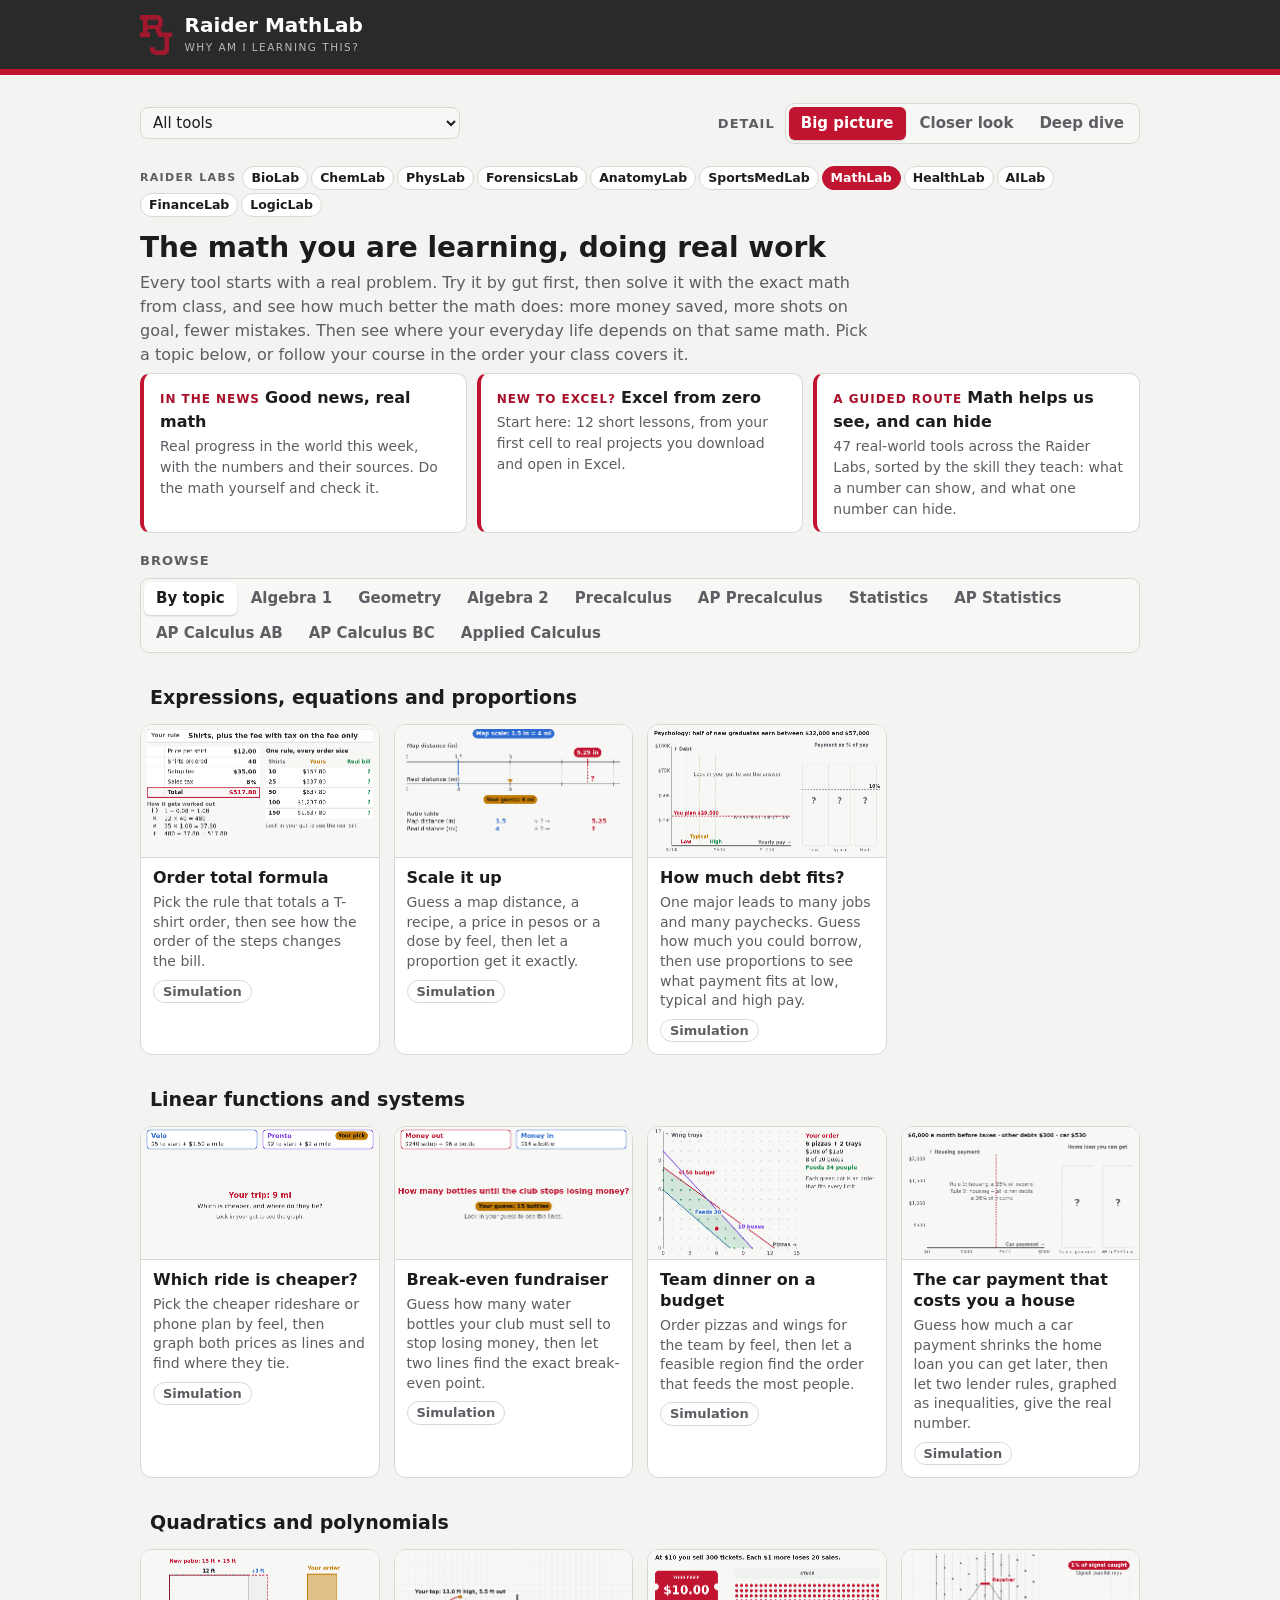
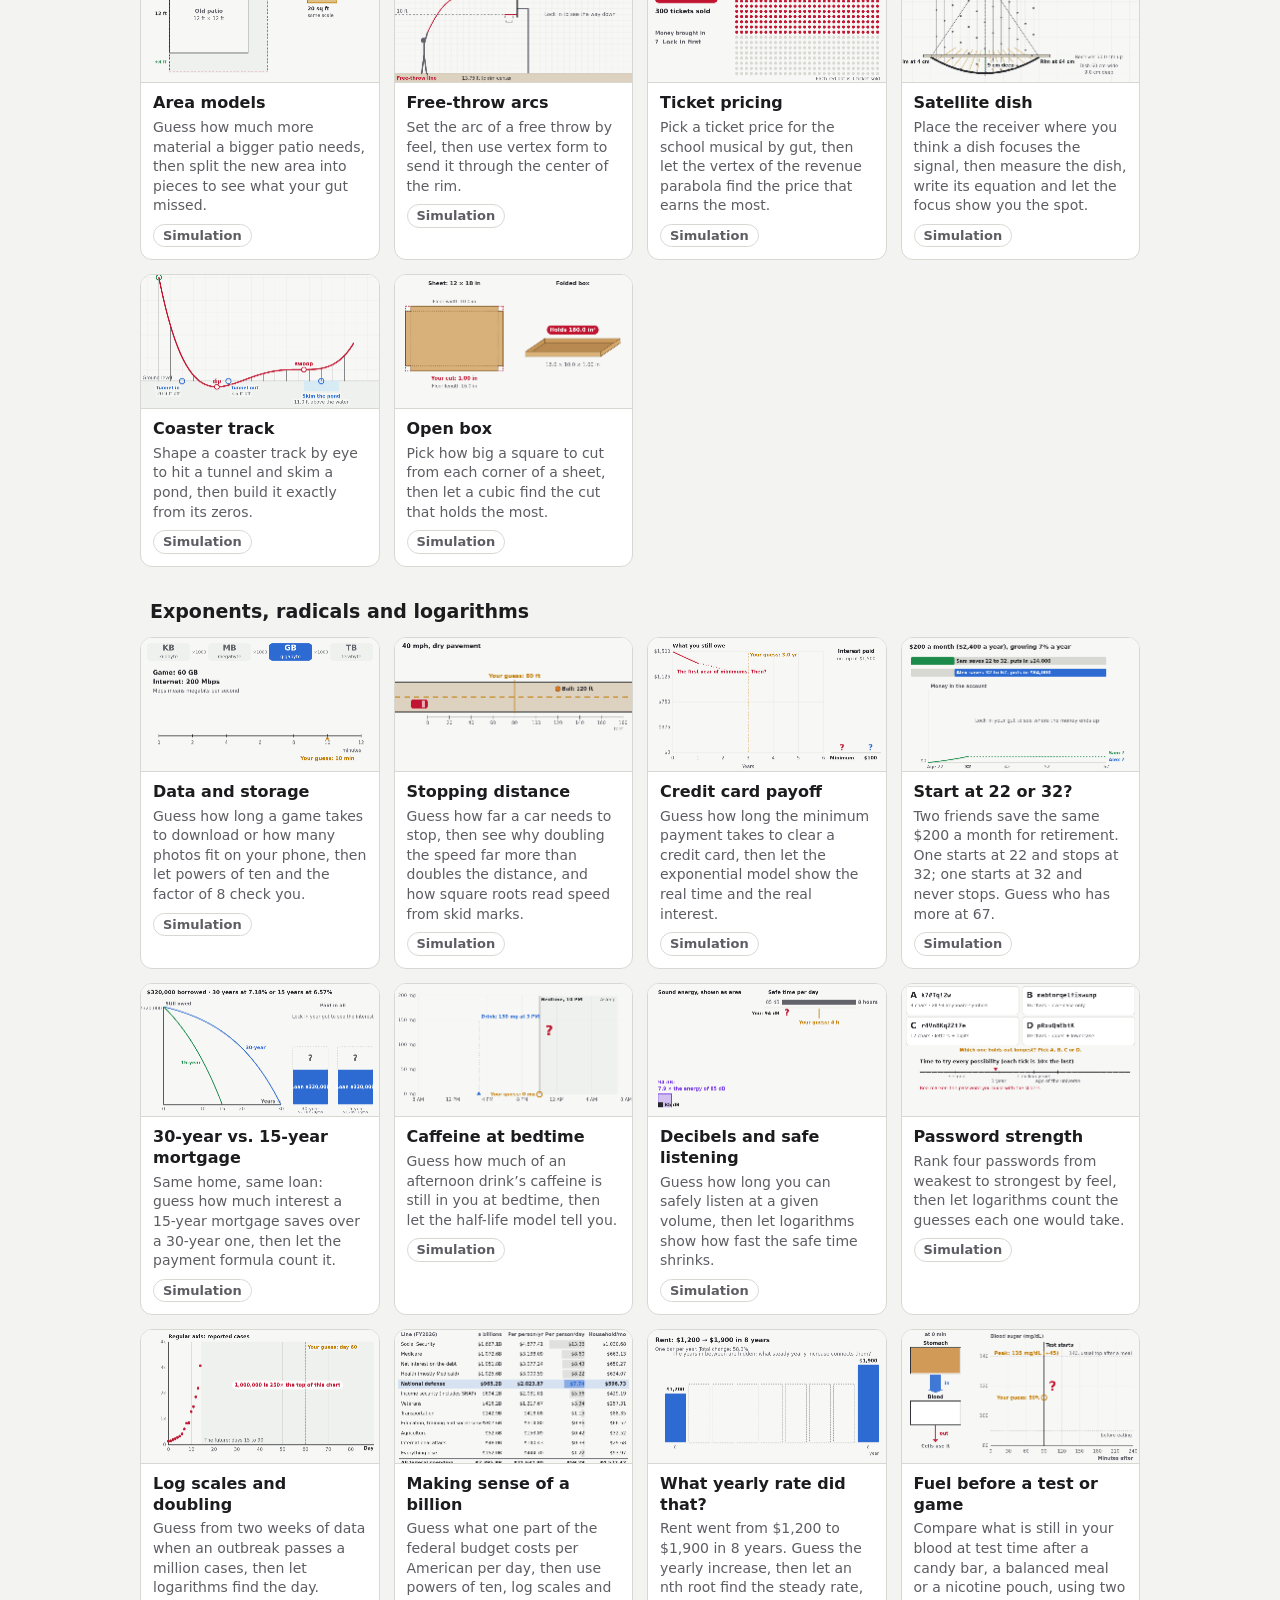
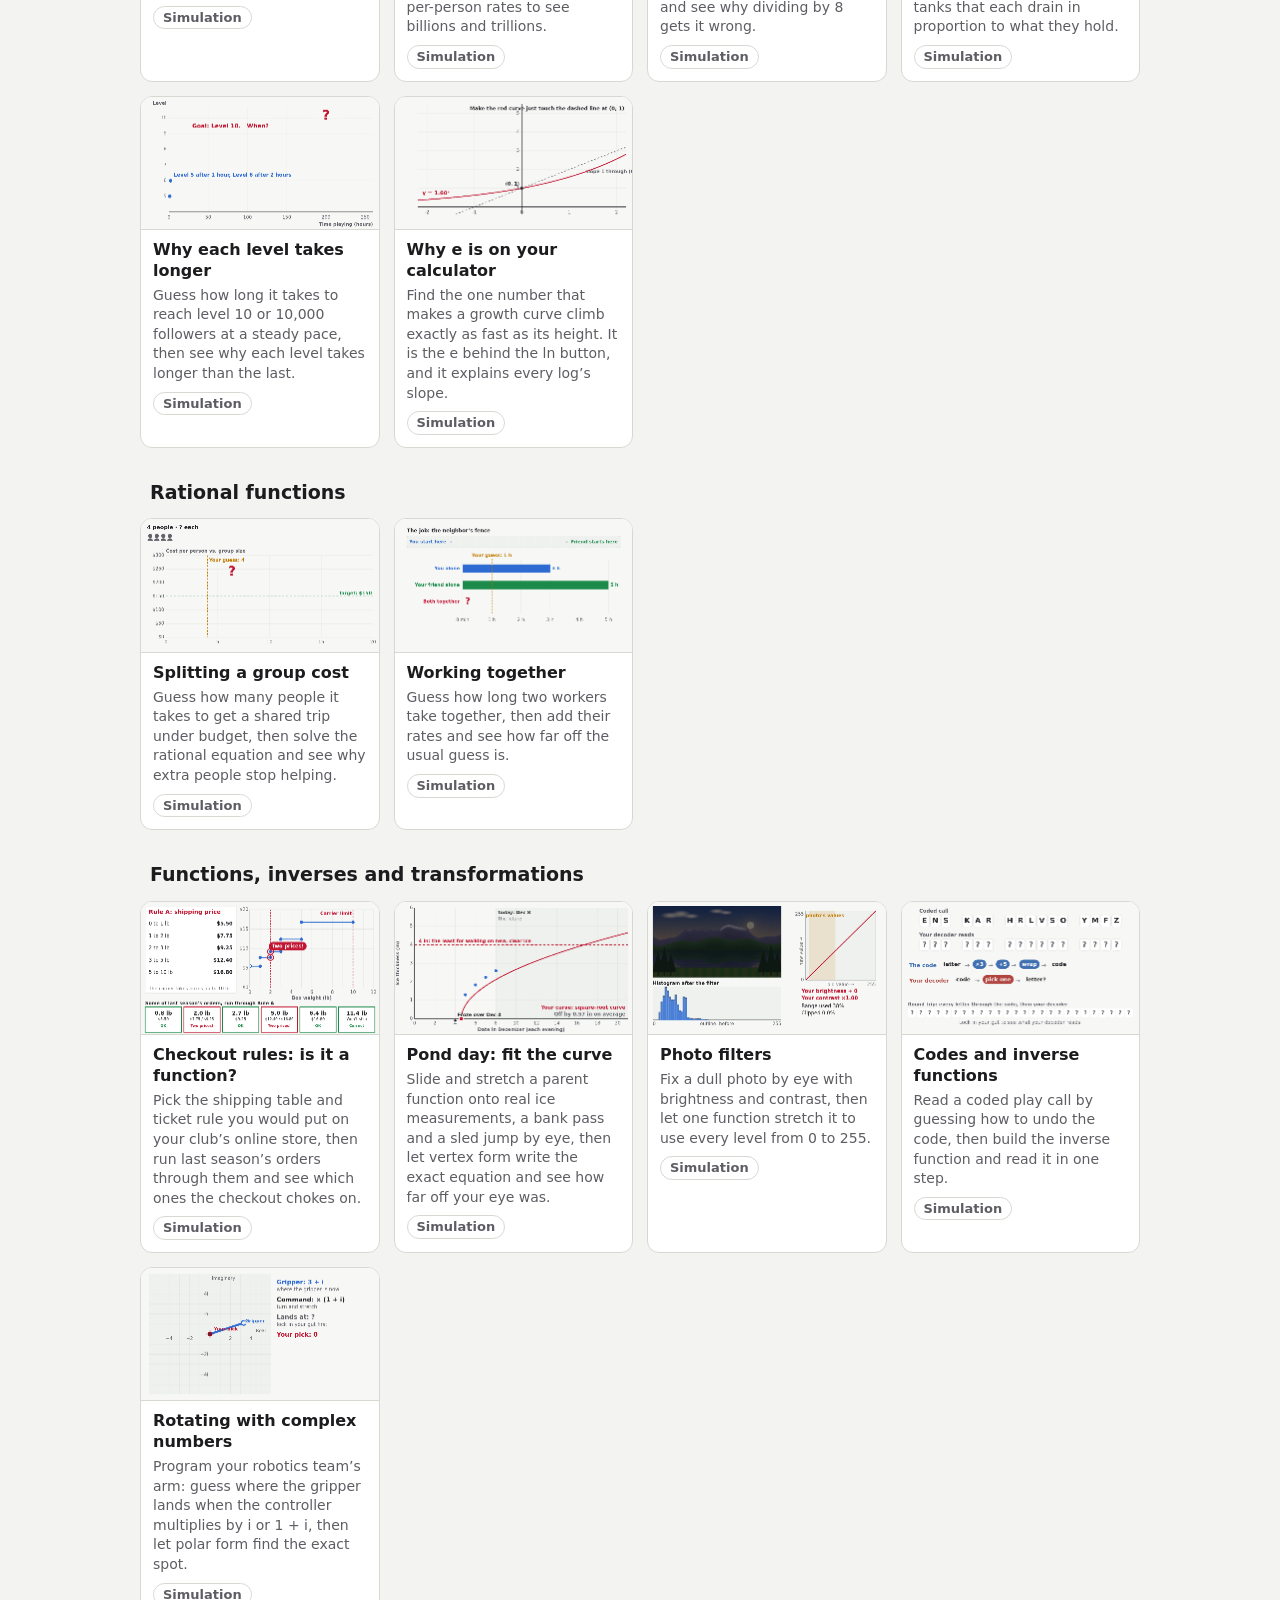
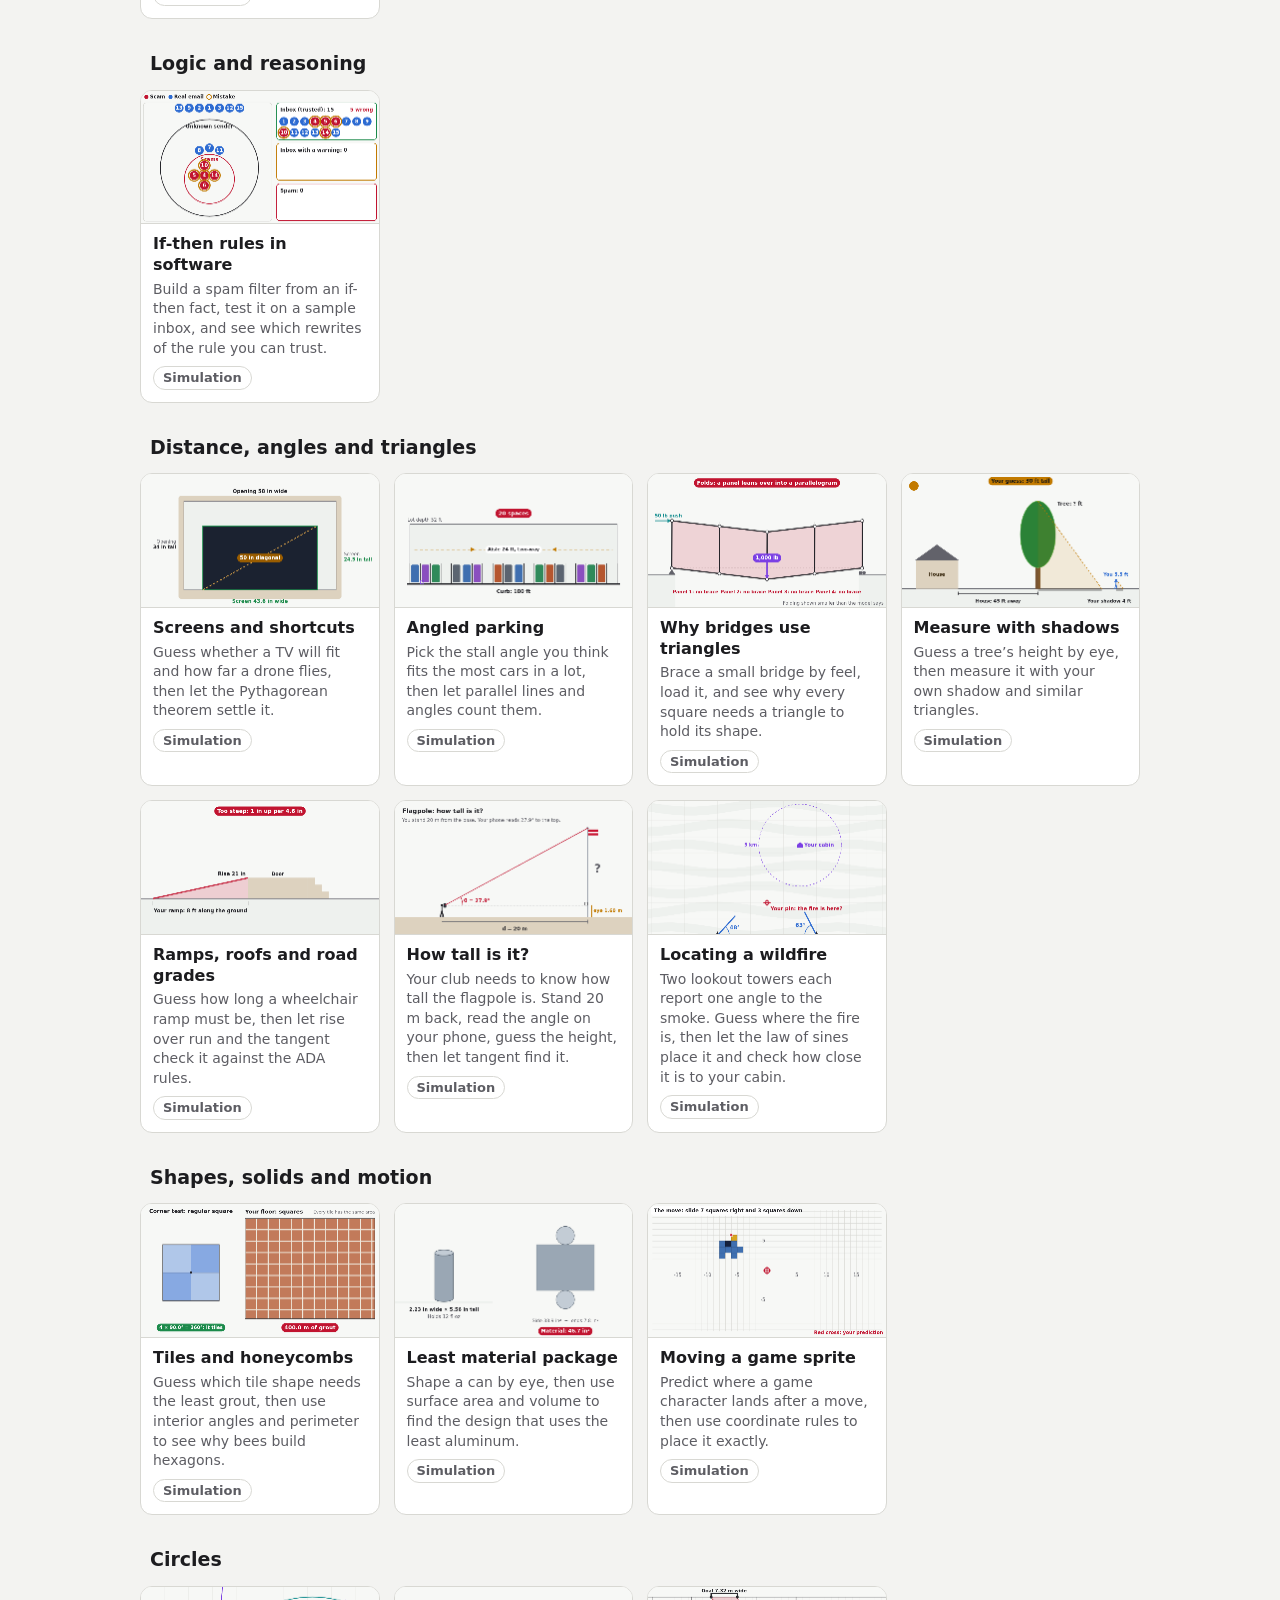
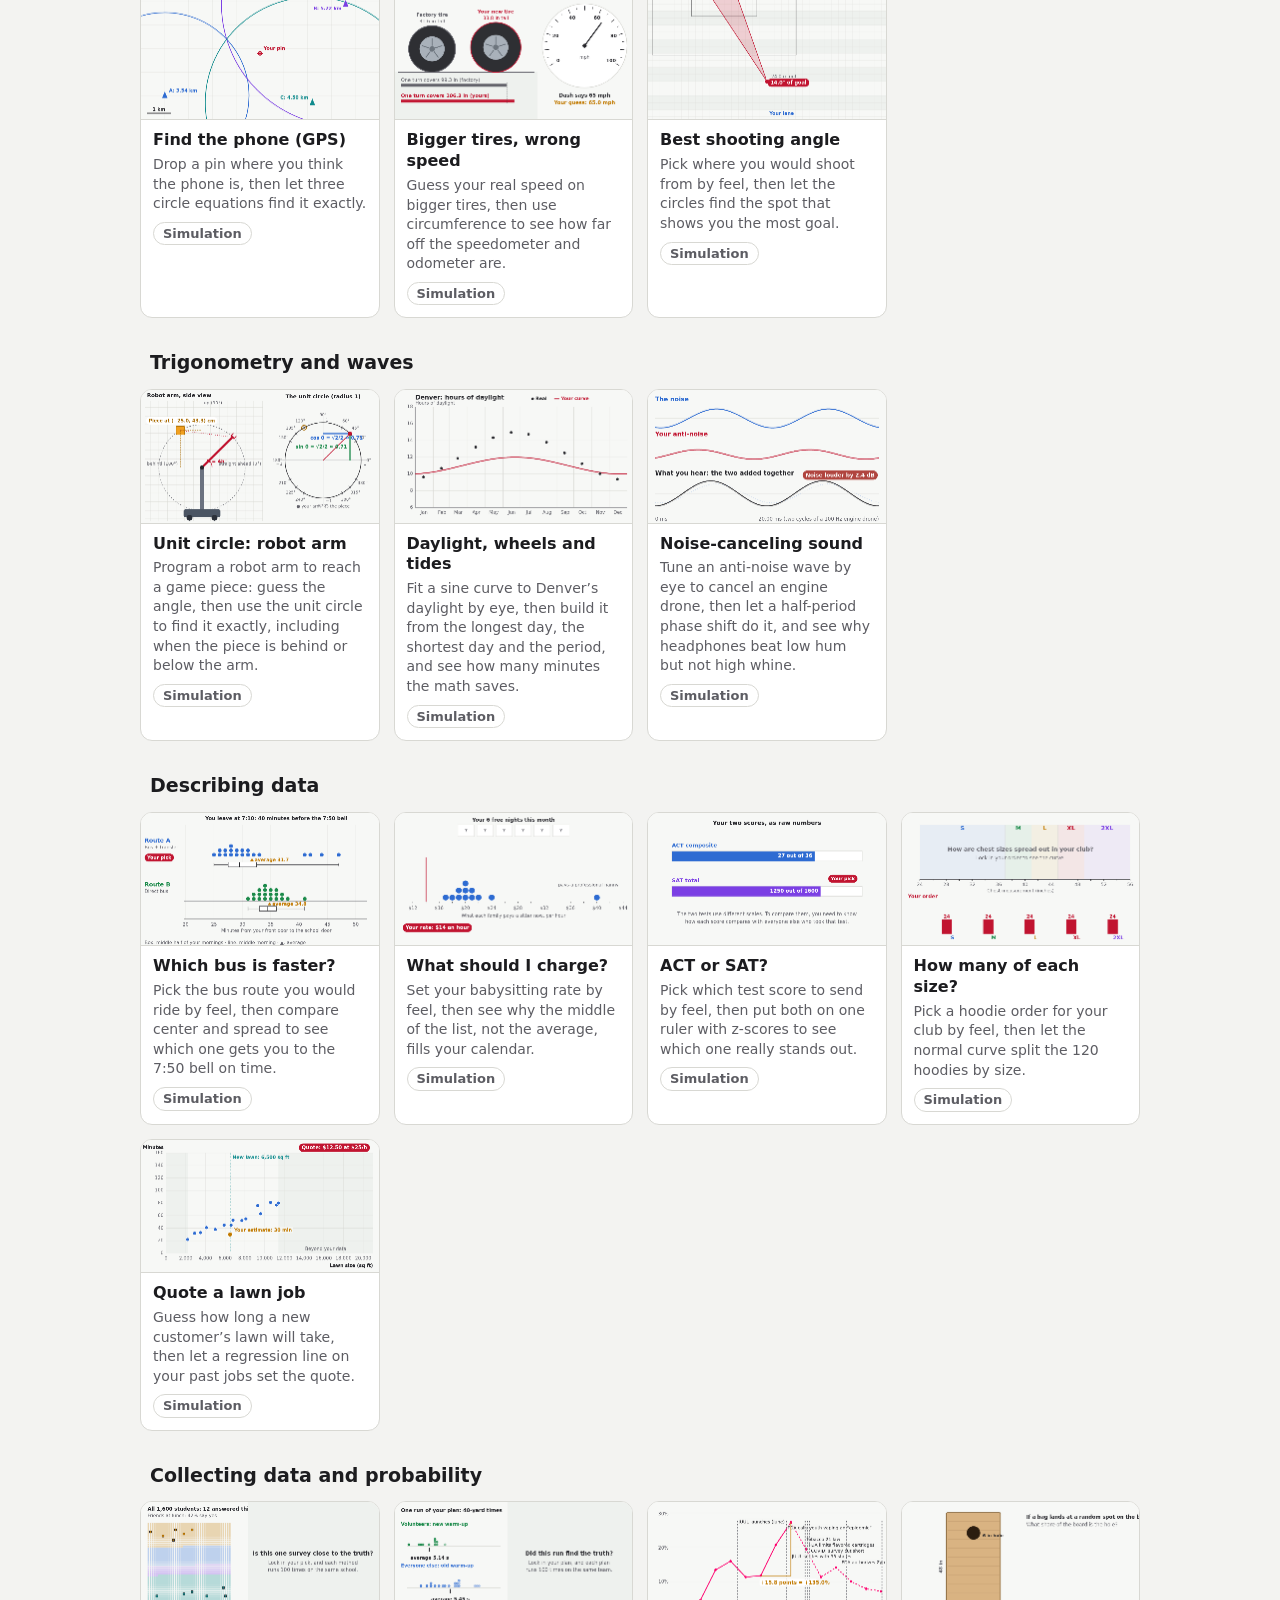
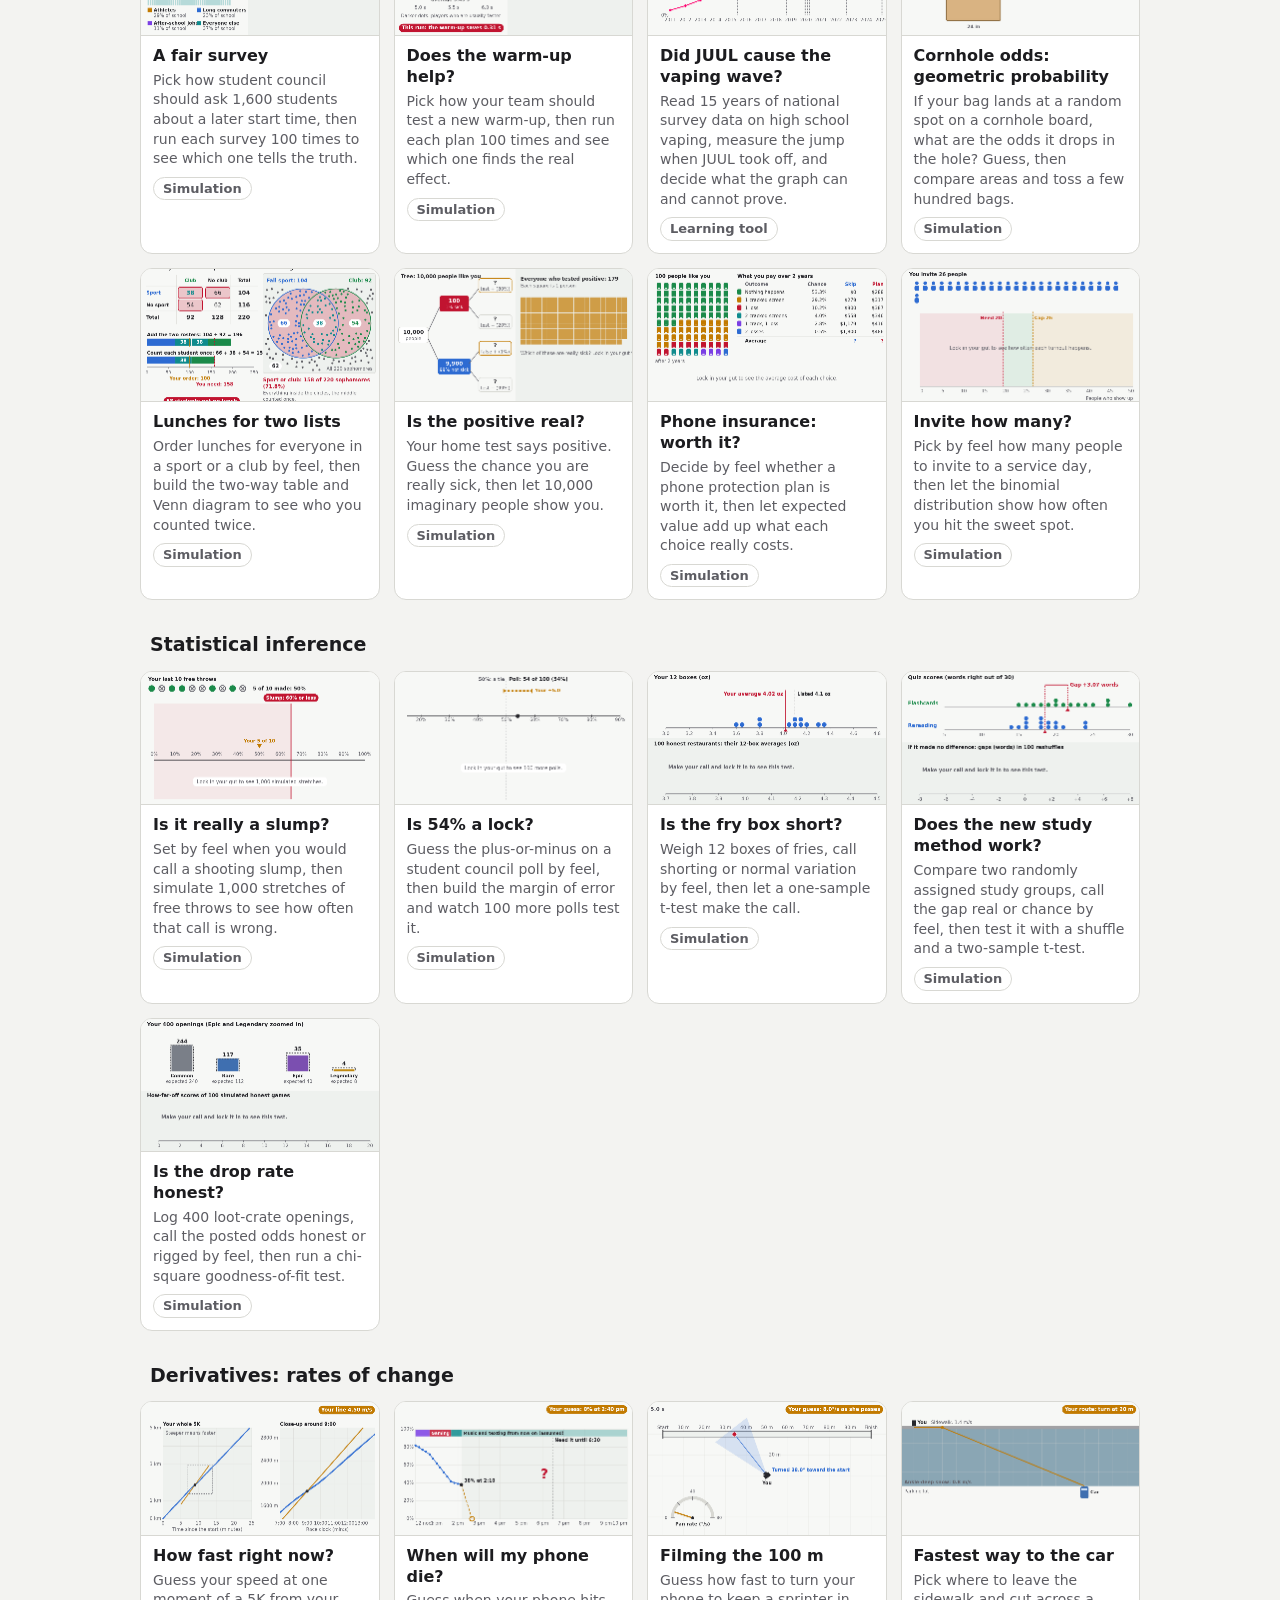
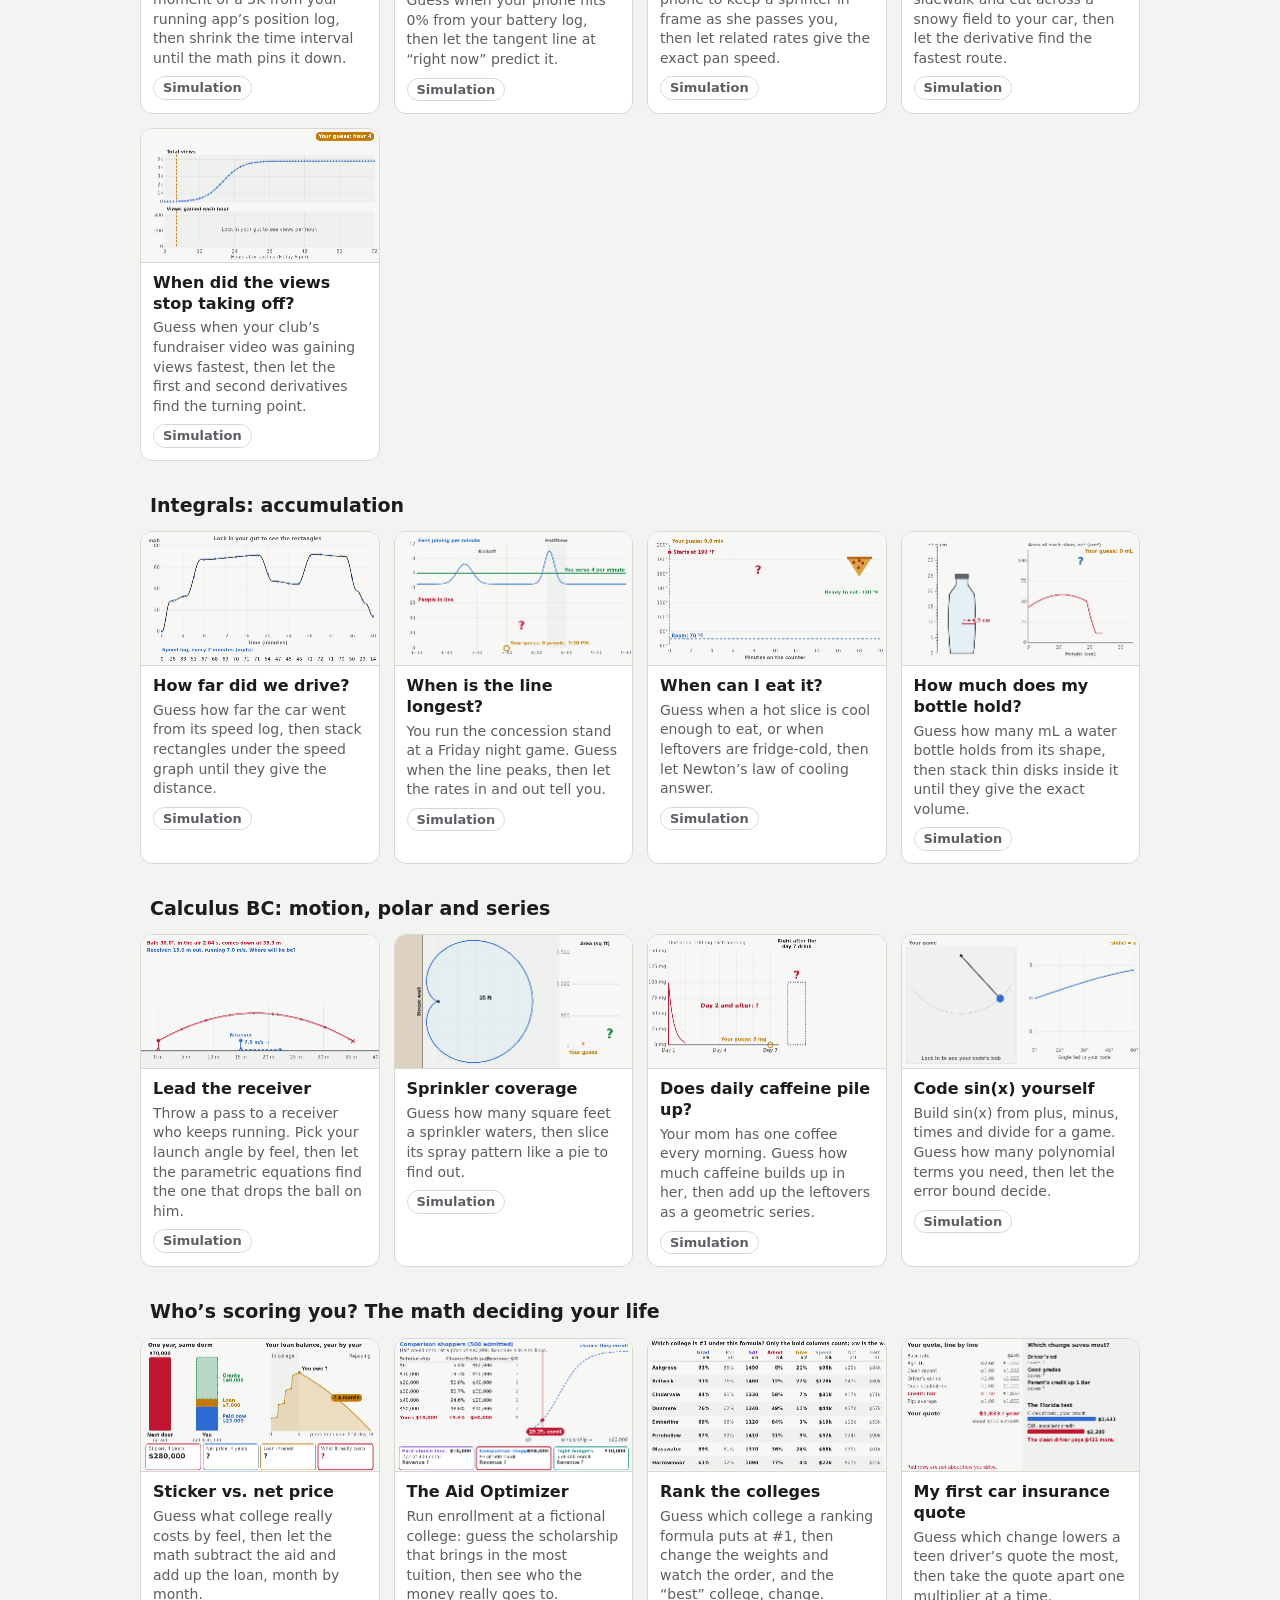
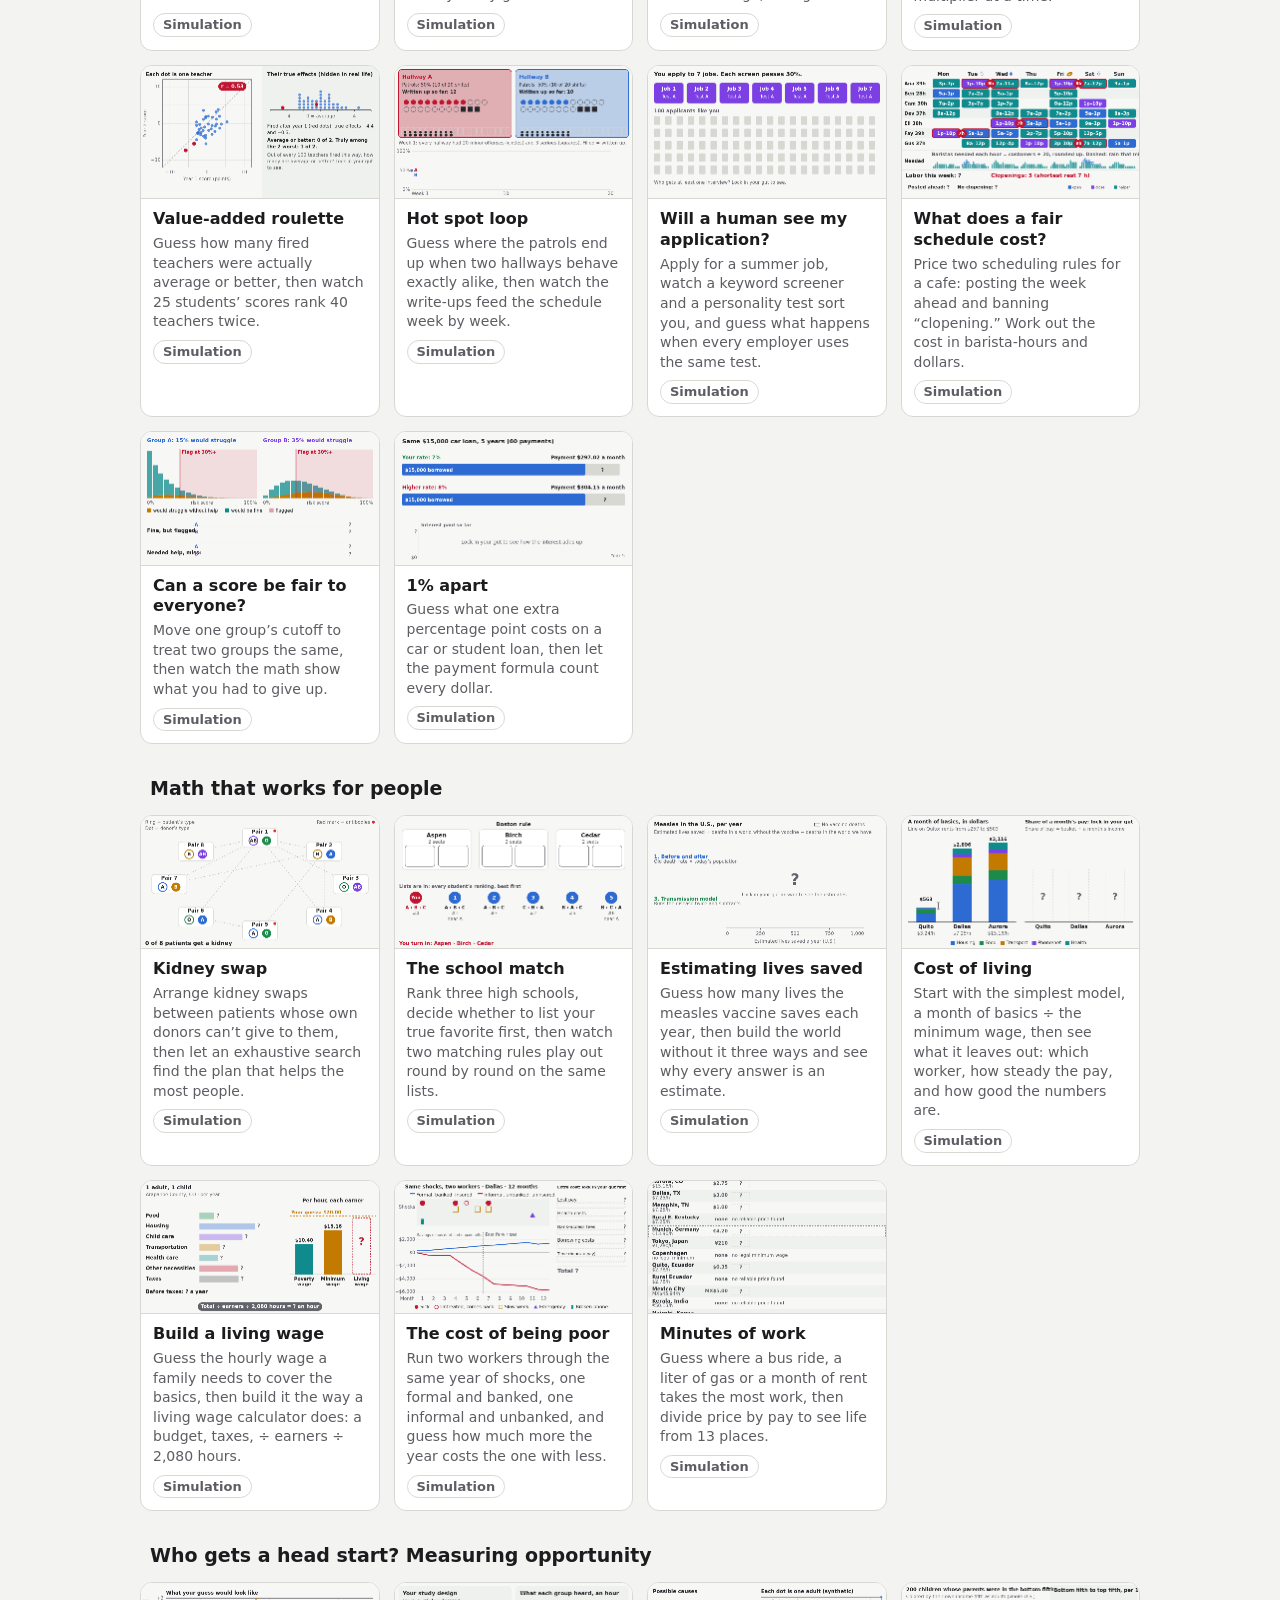
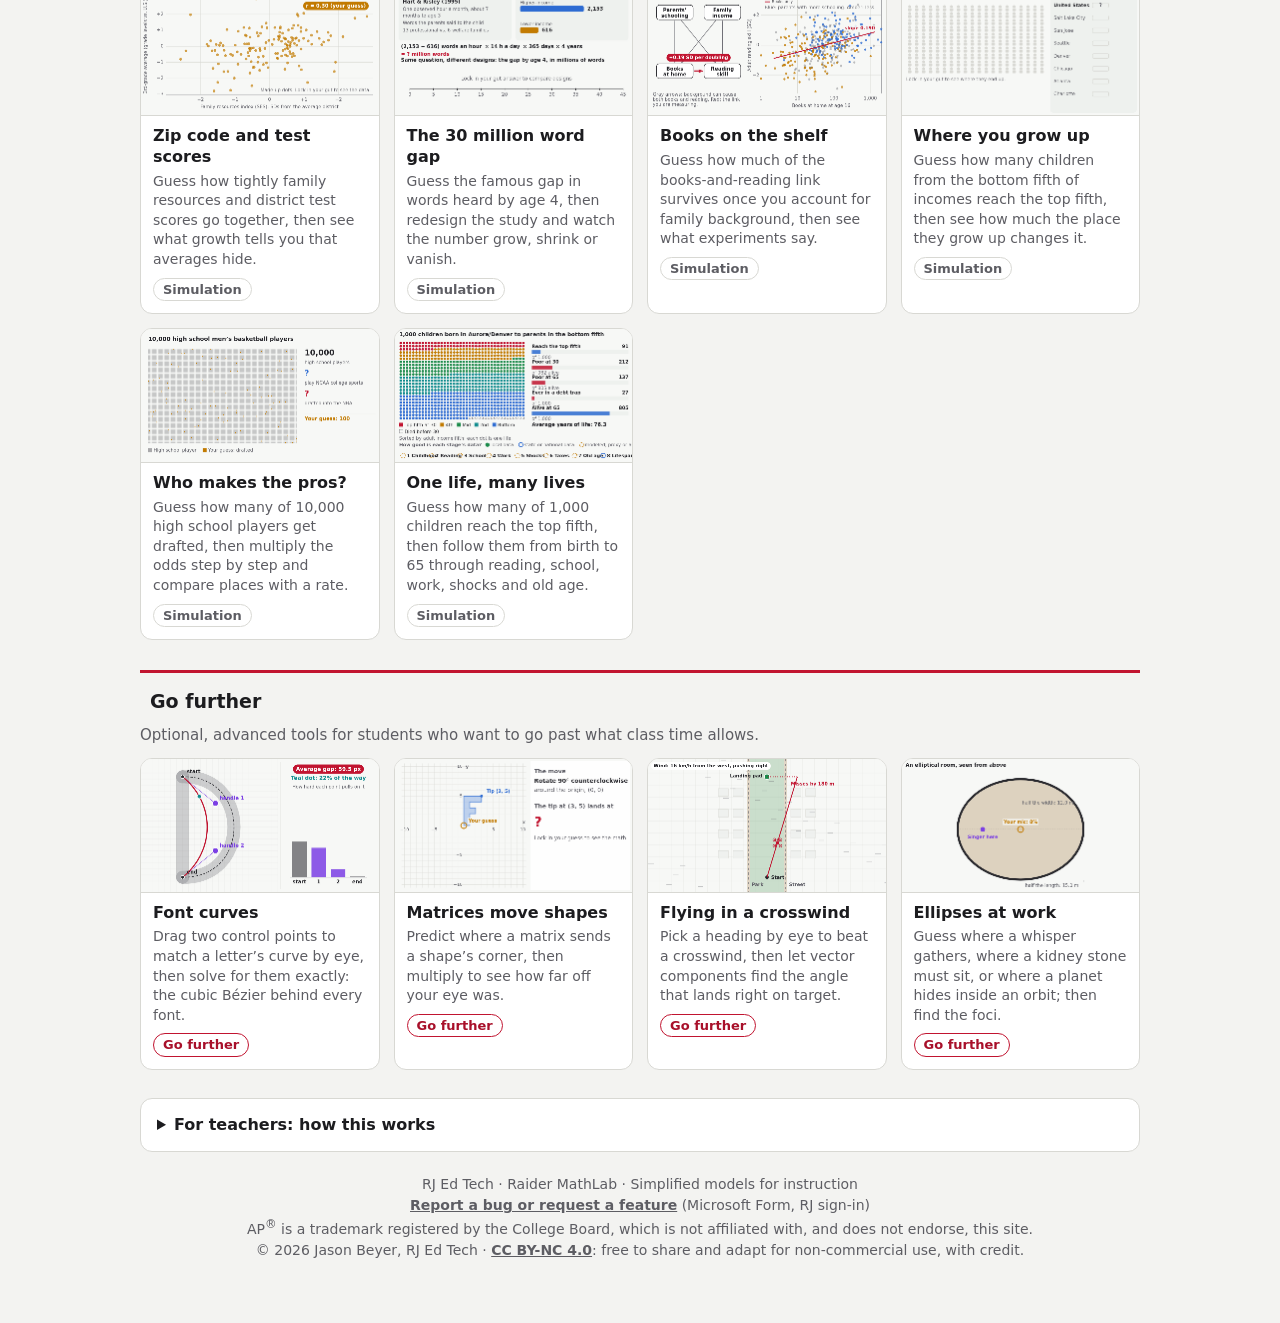
==== commit eea653dd: "Home page: first tools show on a laptop screen The Raider Labs switcher is one compact row (each sub" ====
--- a/index.html
+++ b/index.html
@@ -16,7 +16,7 @@
 <link rel="icon" href="favicon.ico" sizes="any">
 <link rel="icon" href="favicon.svg" type="image/svg+xml">
 <link rel="apple-touch-icon" href="apple-touch-icon.png">
-<link rel="stylesheet" href="biolab.css?v=202611200300">
+<link rel="stylesheet" href="biolab.css?v=202611240300">
 </head>
 <body>
 <header class="rj-masthead">
@@ -41,14 +41,16 @@
   </nav>
 
   <section id="home">
-    <nav class="labs" aria-label="Raider Labs"><span class="labs-l">Raider Labs</span><a href="https://rjedtech.github.io/Raider-BioLab/">BioLab <small>Biology</small></a><a href="https://rjedtech.github.io/Raider-ChemLab/">ChemLab <small>Chemistry</small></a><a href="https://rjedtech.github.io/Raider-PhysLab/">PhysLab <small>Physics</small></a><a href="https://rjedtech.github.io/Raider-ForensicsLab/">ForensicsLab <small>Forensic Science</small></a><a href="https://rjedtech.github.io/Raider-AnatomyLab/">AnatomyLab <small>Anatomy &amp; Physiology</small></a><a href="https://rjedtech.github.io/Raider-SportsMedLab/">SportsMedLab <small>Sports Medicine</small></a><a href="https://rjedtech.github.io/Raider-MathLab/" aria-current="page">MathLab <small>Mathematics</small></a><a href="https://rjedtech.github.io/Raider-HealthLab/">HealthLab <small>Health</small></a><a href="https://rjedtech.github.io/Raider-AILab/">AILab <small>Artificial Intelligence</small></a><a href="https://rjedtech.github.io/Raider-FinanceLab/">FinanceLab <small>Personal Finance</small></a><a href="https://rjedtech.github.io/Raider-LogicLab/">LogicLab <small>Logic &amp; Argument</small></a></nav>
+    <nav class="labs" aria-label="Raider Labs"><span class="labs-l">Raider Labs</span><a href="https://rjedtech.github.io/Raider-BioLab/" title="Biology">BioLab <small>Biology</small></a><a href="https://rjedtech.github.io/Raider-ChemLab/" title="Chemistry">ChemLab <small>Chemistry</small></a><a href="https://rjedtech.github.io/Raider-PhysLab/" title="Physics">PhysLab <small>Physics</small></a><a href="https://rjedtech.github.io/Raider-ForensicsLab/" title="Forensic Science">ForensicsLab <small>Forensic Science</small></a><a href="https://rjedtech.github.io/Raider-AnatomyLab/" title="Anatomy &amp; Physiology">AnatomyLab <small>Anatomy &amp; Physiology</small></a><a href="https://rjedtech.github.io/Raider-SportsMedLab/" title="Sports Medicine">SportsMedLab <small>Sports Medicine</small></a><a href="https://rjedtech.github.io/Raider-MathLab/" aria-current="page" title="Mathematics">MathLab <small>Mathematics</small></a><a href="https://rjedtech.github.io/Raider-HealthLab/" title="Health">HealthLab <small>Health</small></a><a href="https://rjedtech.github.io/Raider-AILab/" title="Artificial Intelligence">AILab <small>Artificial Intelligence</small></a><a href="https://rjedtech.github.io/Raider-FinanceLab/" title="Personal Finance">FinanceLab <small>Personal Finance</small></a><a href="https://rjedtech.github.io/Raider-LogicLab/" title="Logic &amp; Argument">LogicLab <small>Logic &amp; Argument</small></a></nav>
     <div class="home-head">
       <h2>The math you are learning, doing real work</h2>
       <p class="lede">Every tool starts with a real problem. Try it by gut first, then solve it with the exact math from class, and see how much better the math does: more money saved, more shots on goal, fewer mistakes. Then see where your everyday life depends on that same math. Pick a topic below, or follow your course in the order your class covers it.</p>
     </div>
-    <a class="xl-entry" href="news.html"><span class="xl-entry-k">In the News</span> <b>Good news, real math</b> <span class="xl-entry-d">Real progress in the world this week, with the numbers and their sources. Do the math yourself and check it.</span></a>
-    <a class="xl-entry" href="excel.html"><span class="xl-entry-k">New to Excel?</span> <b>Excel from zero</b> <span class="xl-entry-d">Start here: 12 short lessons, from your first cell to real projects you download and open in Excel.</span></a>
-    <a class="xl-entry" href="seehide.html"><span class="xl-entry-k">A guided route</span> <b>Math helps us see, and can hide</b> <span class="xl-entry-d">47 real-world tools across the Raider Labs, sorted by the skill they teach: what a number can show, and what one number can hide.</span></a>
+    <div class="home-cards">
+      <a class="xl-entry" href="news.html"><span class="xl-entry-k">In the News</span> <b>Good news, real math</b> <span class="xl-entry-d">Real progress in the world this week, with the numbers and their sources. Do the math yourself and check it.</span></a>
+      <a class="xl-entry" href="excel.html"><span class="xl-entry-k">New to Excel?</span> <b>Excel from zero</b> <span class="xl-entry-d">Start here: 12 short lessons, from your first cell to real projects you download and open in Excel.</span></a>
+      <a class="xl-entry" href="seehide.html"><span class="xl-entry-k">A guided route</span> <b>Math helps us see, and can hide</b> <span class="xl-entry-d">47 real-world tools across the Raider Labs, sorted by the skill they teach: what a number can show, and what one number can hide.</span></a>
+    </div>
     <div class="browse-row"><span class="lvl-l" id="browse-l">Browse</span><div class="seg" id="browse" role="group" aria-labelledby="browse-l"></div></div>
     <div id="units"></div>
   </section>
--- a/biolab.css
+++ b/biolab.css
@@ -531,3 +531,14 @@
 .final-go{margin:0;padding:8px 14px;border:2px solid var(--rj-ink);border-radius:10px;text-decoration:none}
 .final-go:hover,.final-go:focus-visible{background:var(--rj-ink);color:var(--bg,#fff)}
 .u-from{margin:0 0 2px;font-size:12px;font-weight:600;letter-spacing:.02em;text-transform:uppercase;opacity:.7}
+
+/* Home page, Nov 24, 2026: the first tools should show on a laptop screen without scrolling (rule: usable cold, obvious first move).
+   The Raider Labs switcher drops to one compact row (each subject stays in the link's name for screen readers and in its tooltip),
+   and the feature cards sit side by side instead of stacked. */
+.labs{gap:3px;margin:0 0 14px}
+.labs .labs-l{margin-right:3px}
+.labs a{padding:3px 8px;font-size:12.5px}
+.labs a small{position:absolute!important;width:1px;height:1px;overflow:hidden;clip:rect(0 0 0 0);white-space:nowrap}
+.home-cards{display:grid;grid-template-columns:repeat(auto-fit,minmax(260px,1fr));gap:10px;margin:6px 0 16px;max-width:1120px}
+.home-cards:has(>a:only-child){max-width:72ch}
+.home-cards>a{margin:0!important;max-width:none!important;box-sizing:border-box}
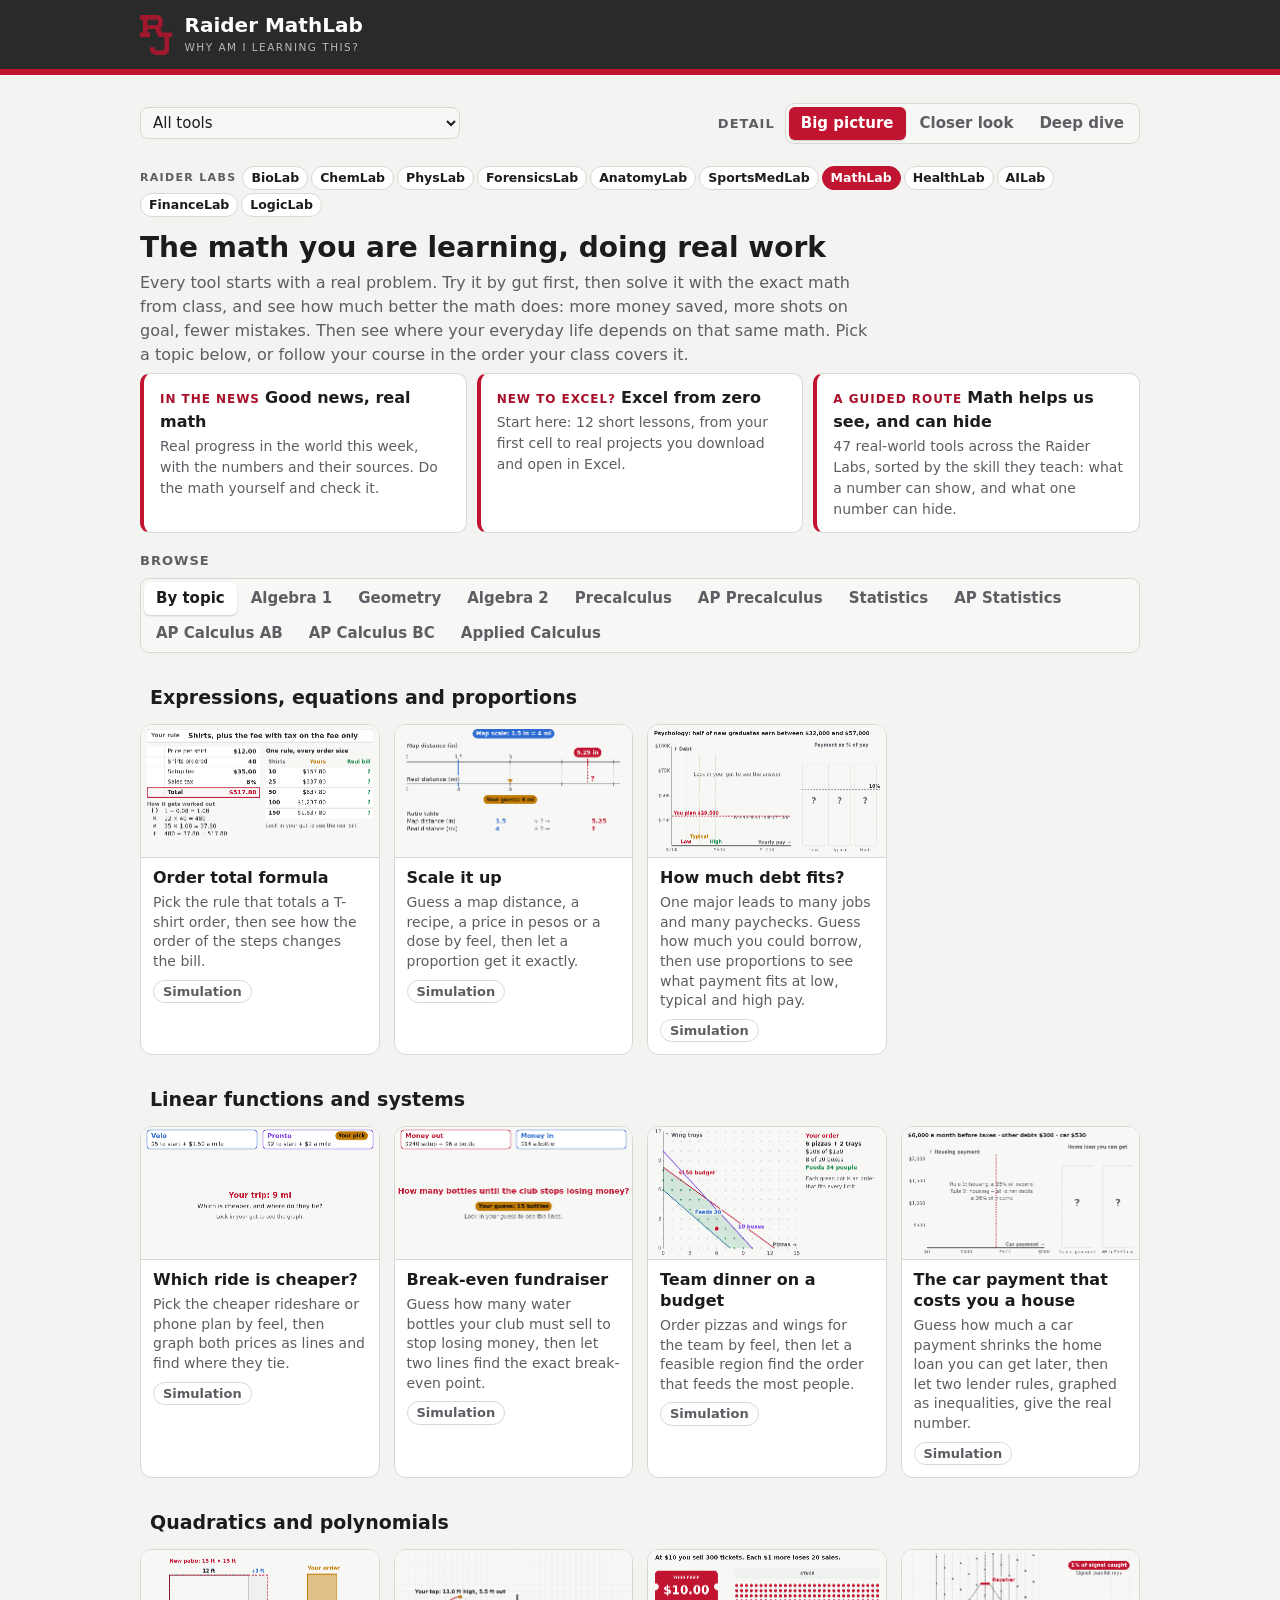
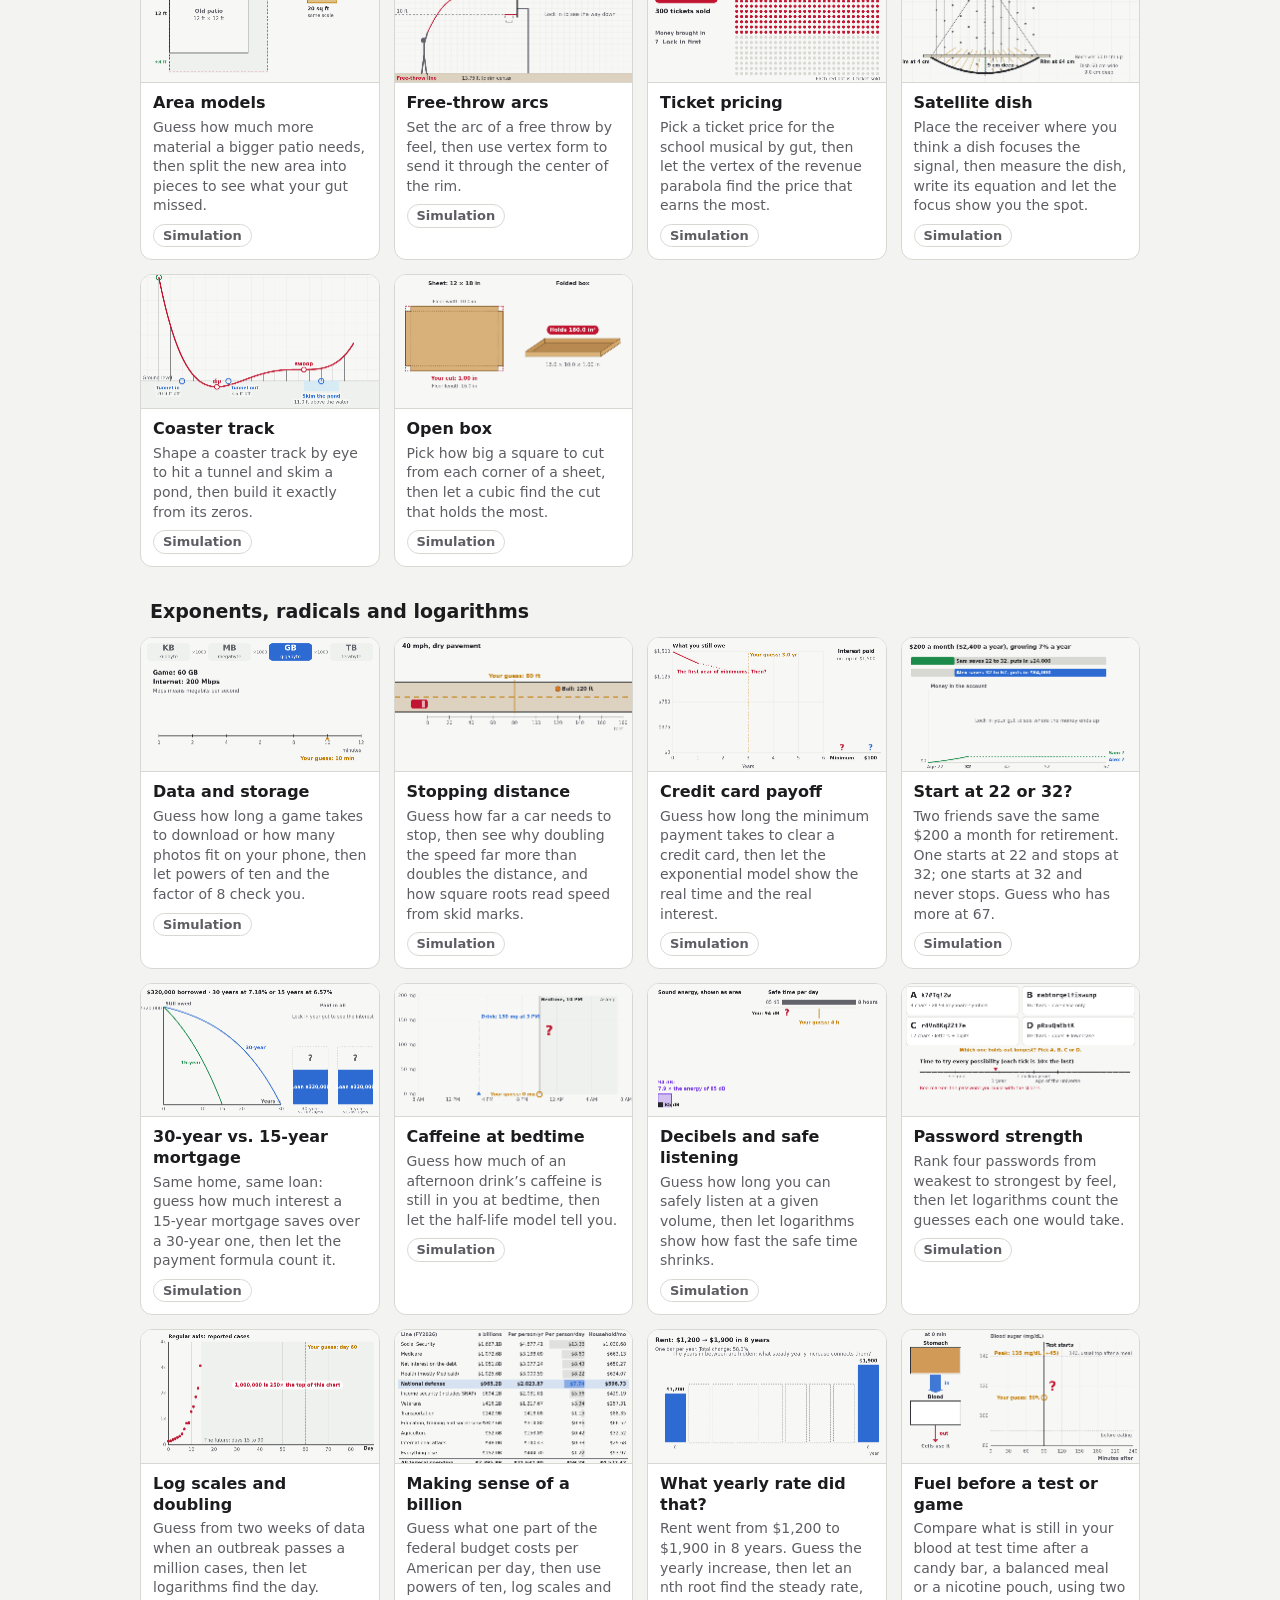
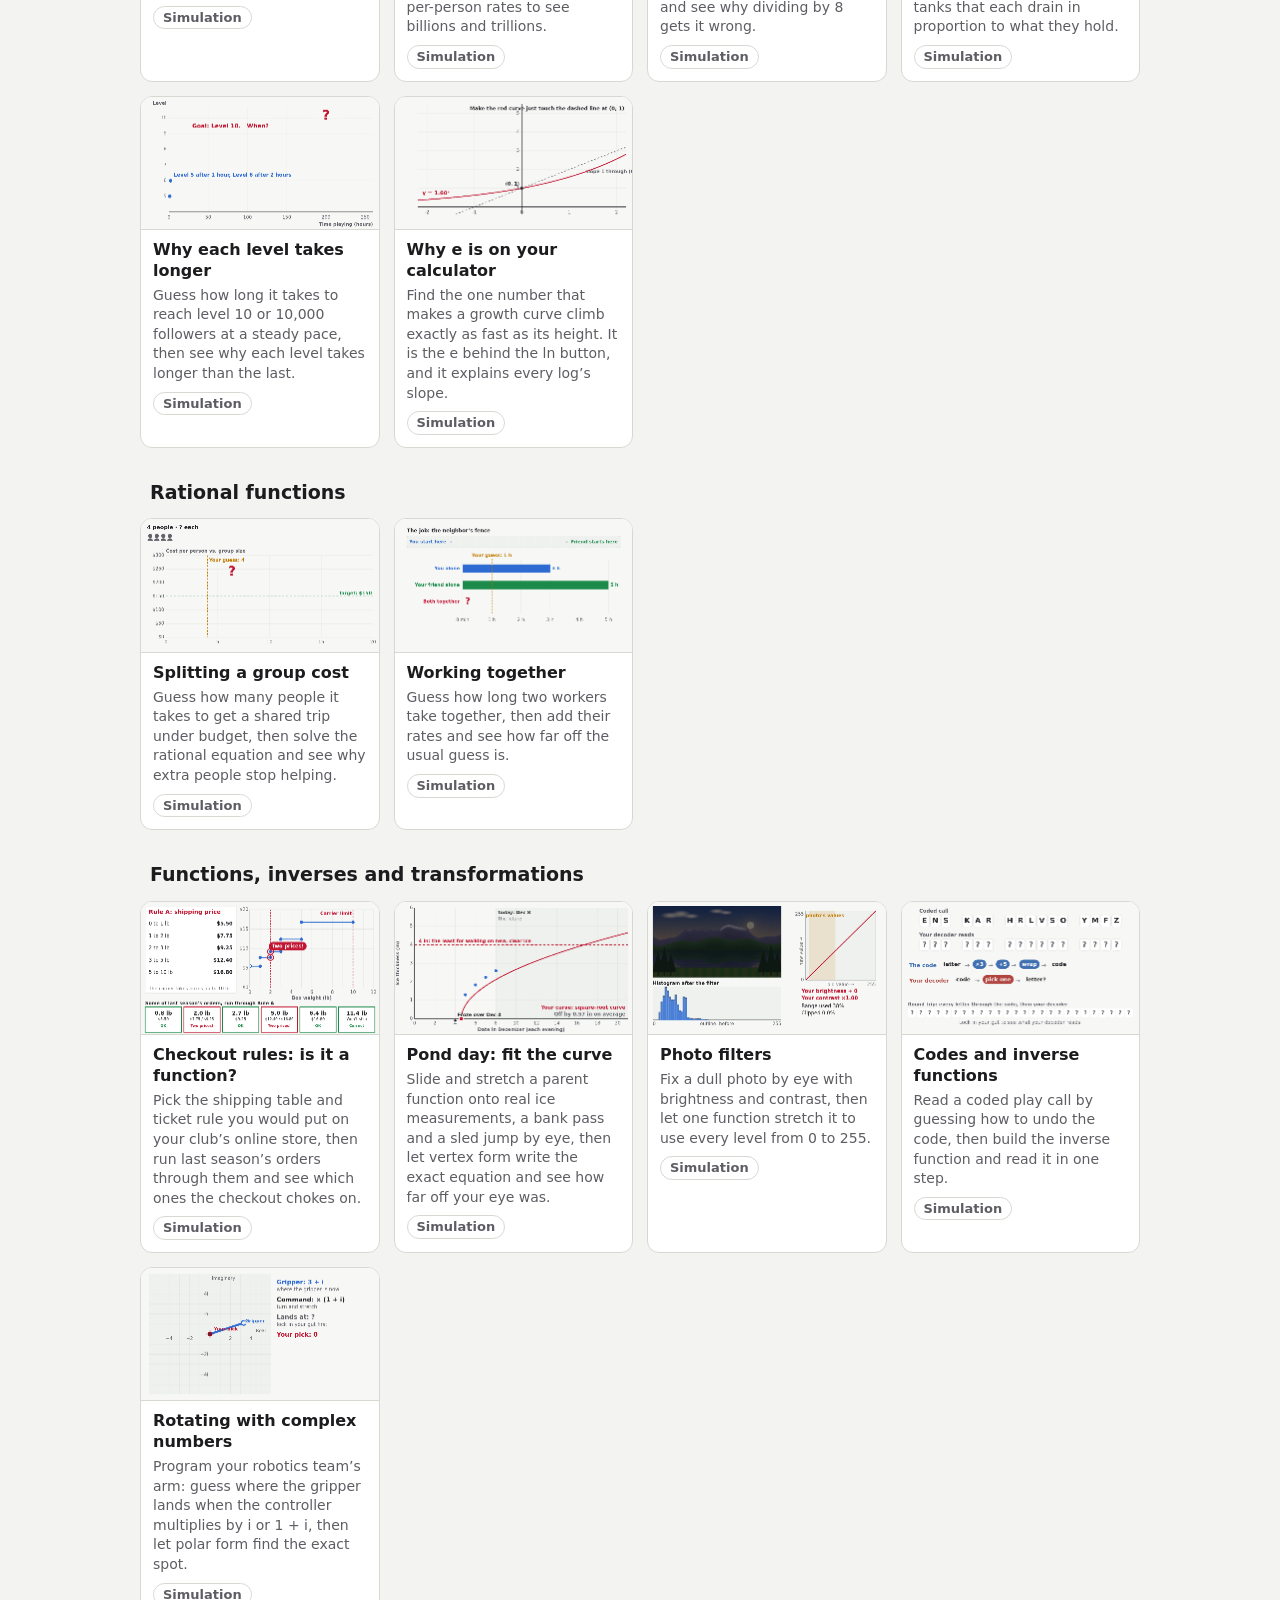
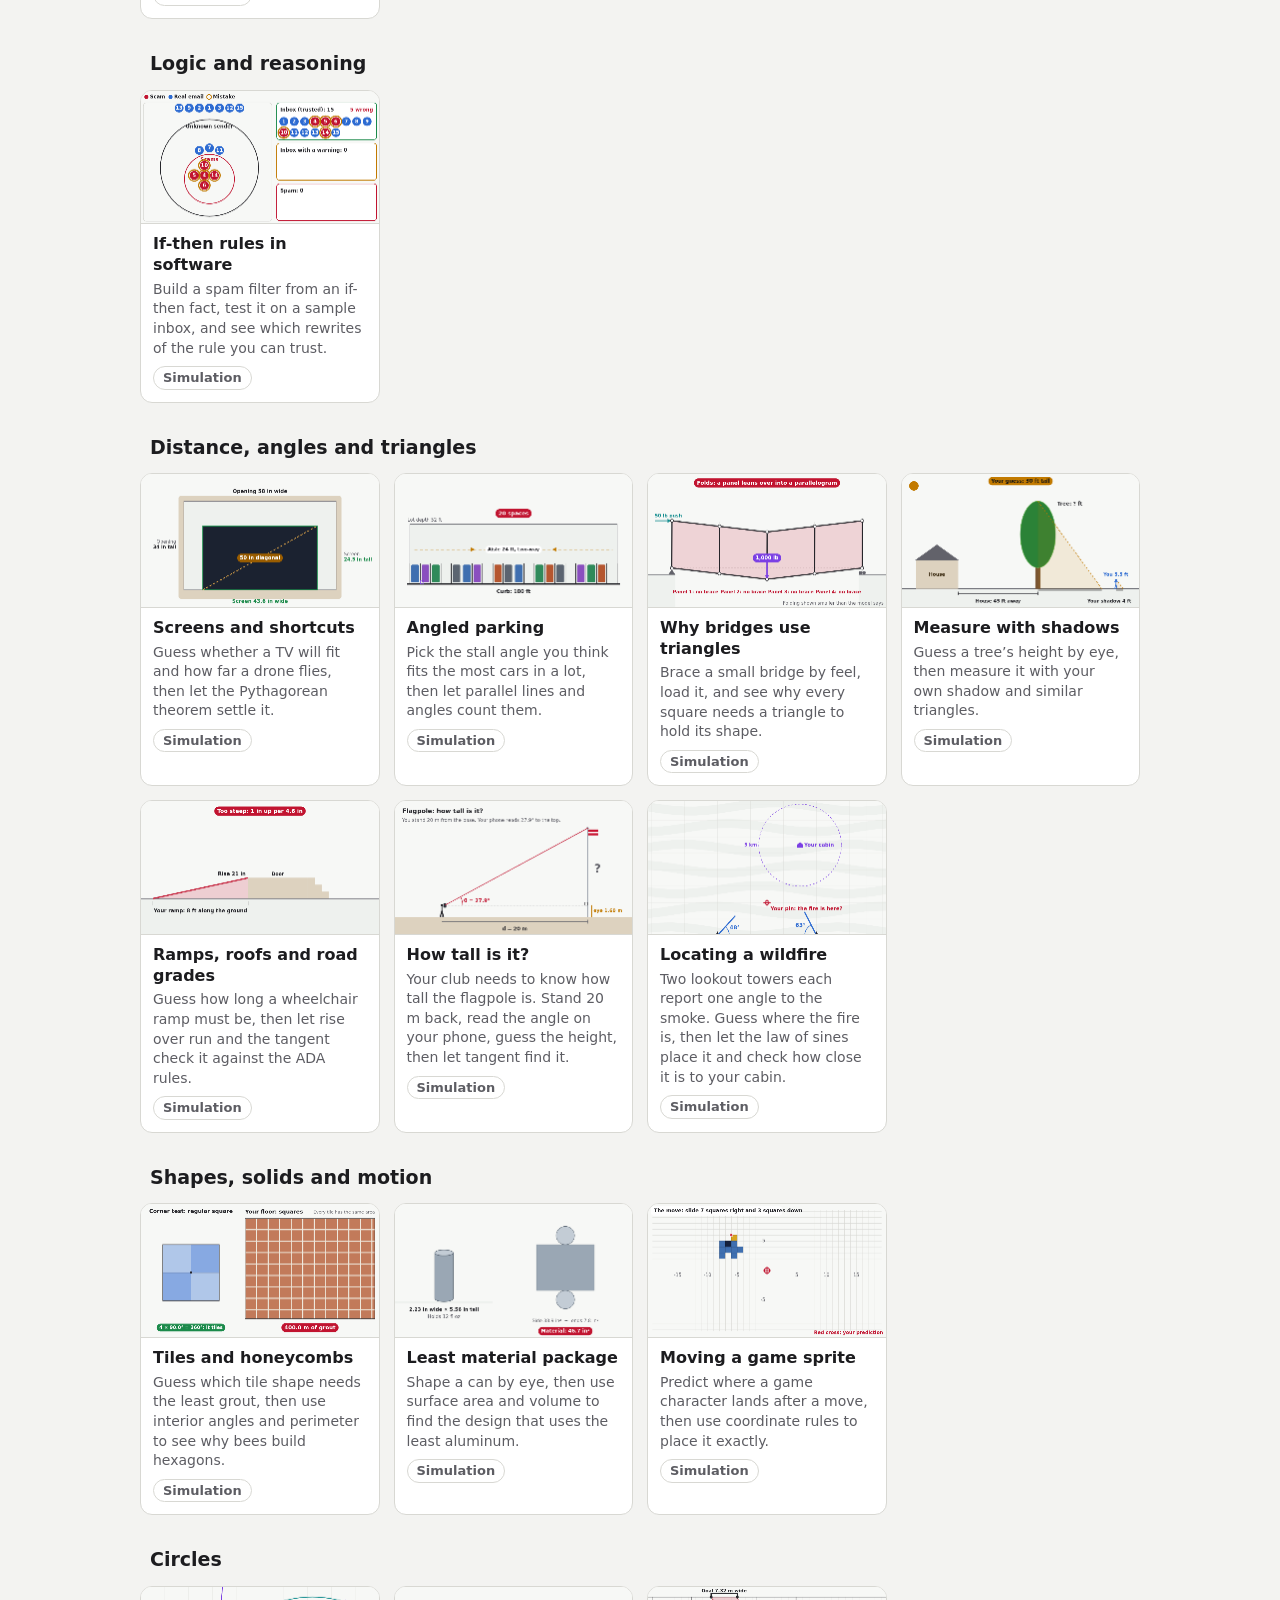
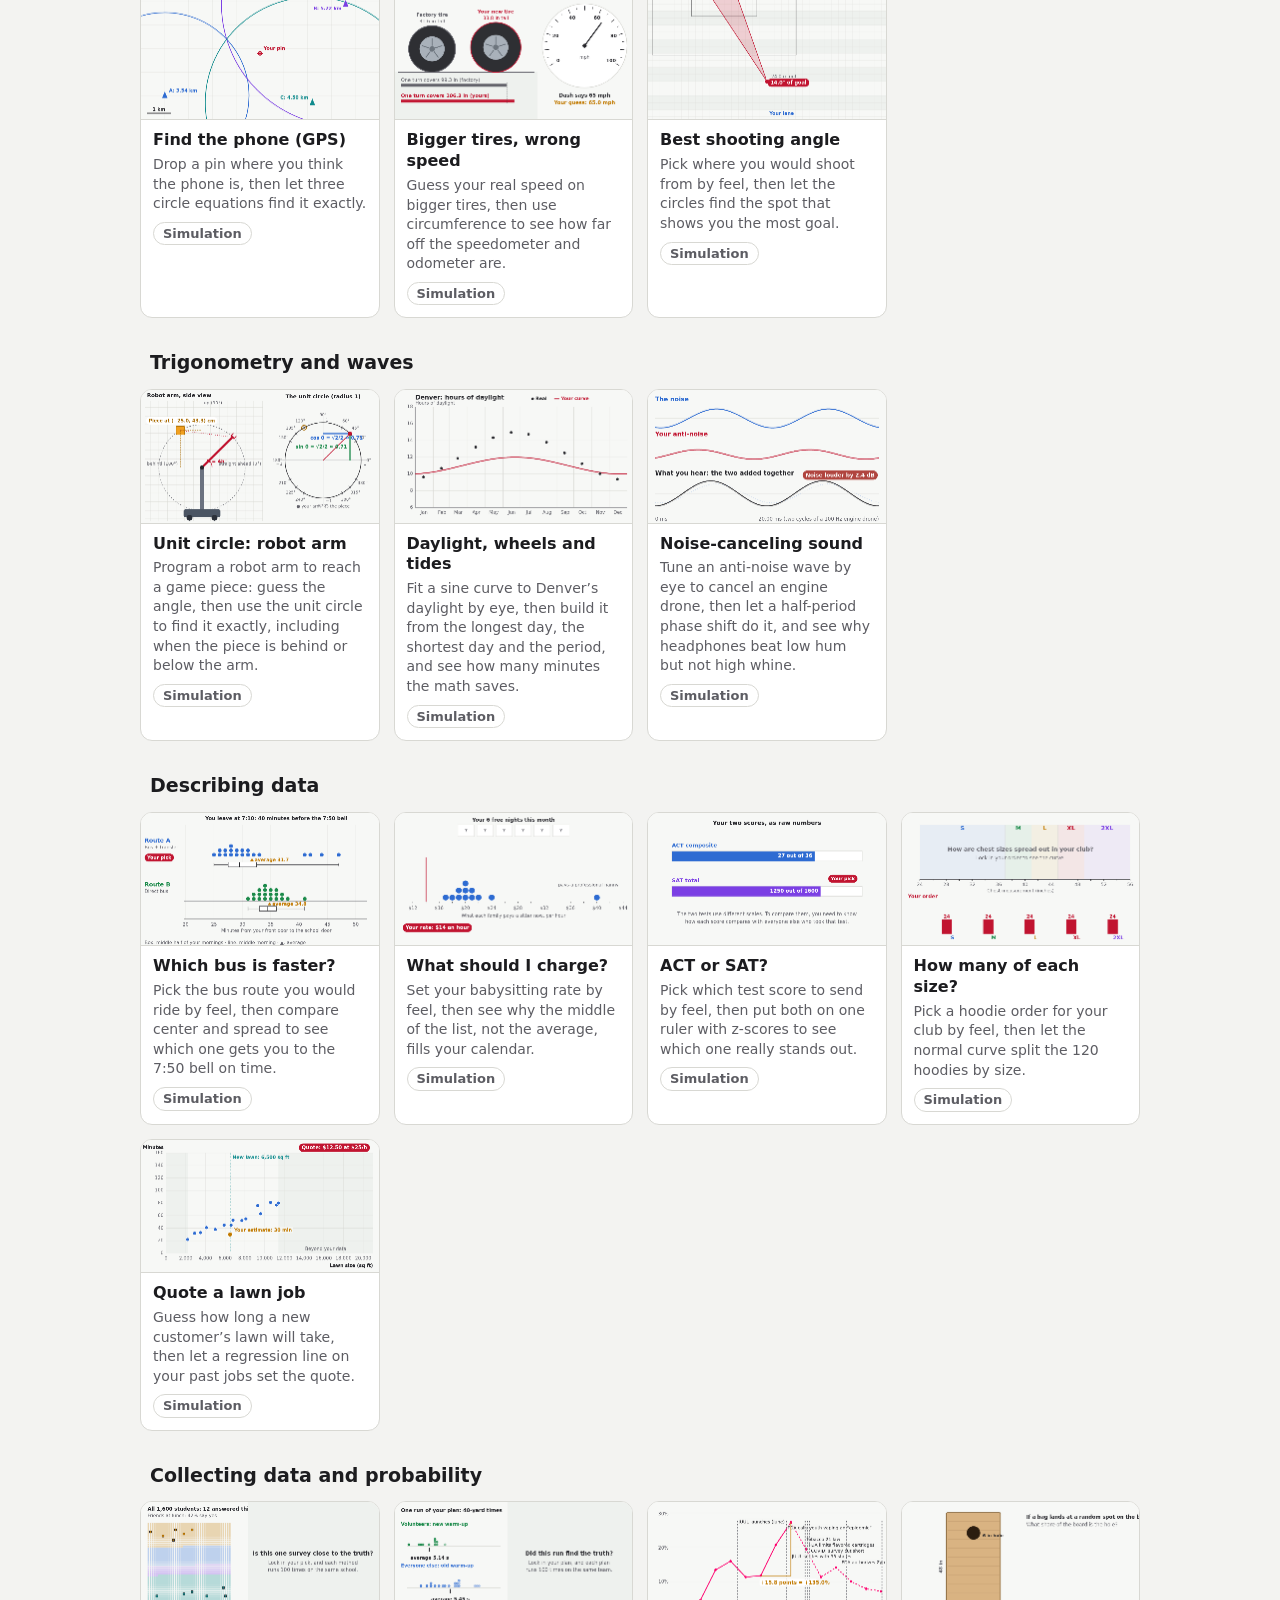
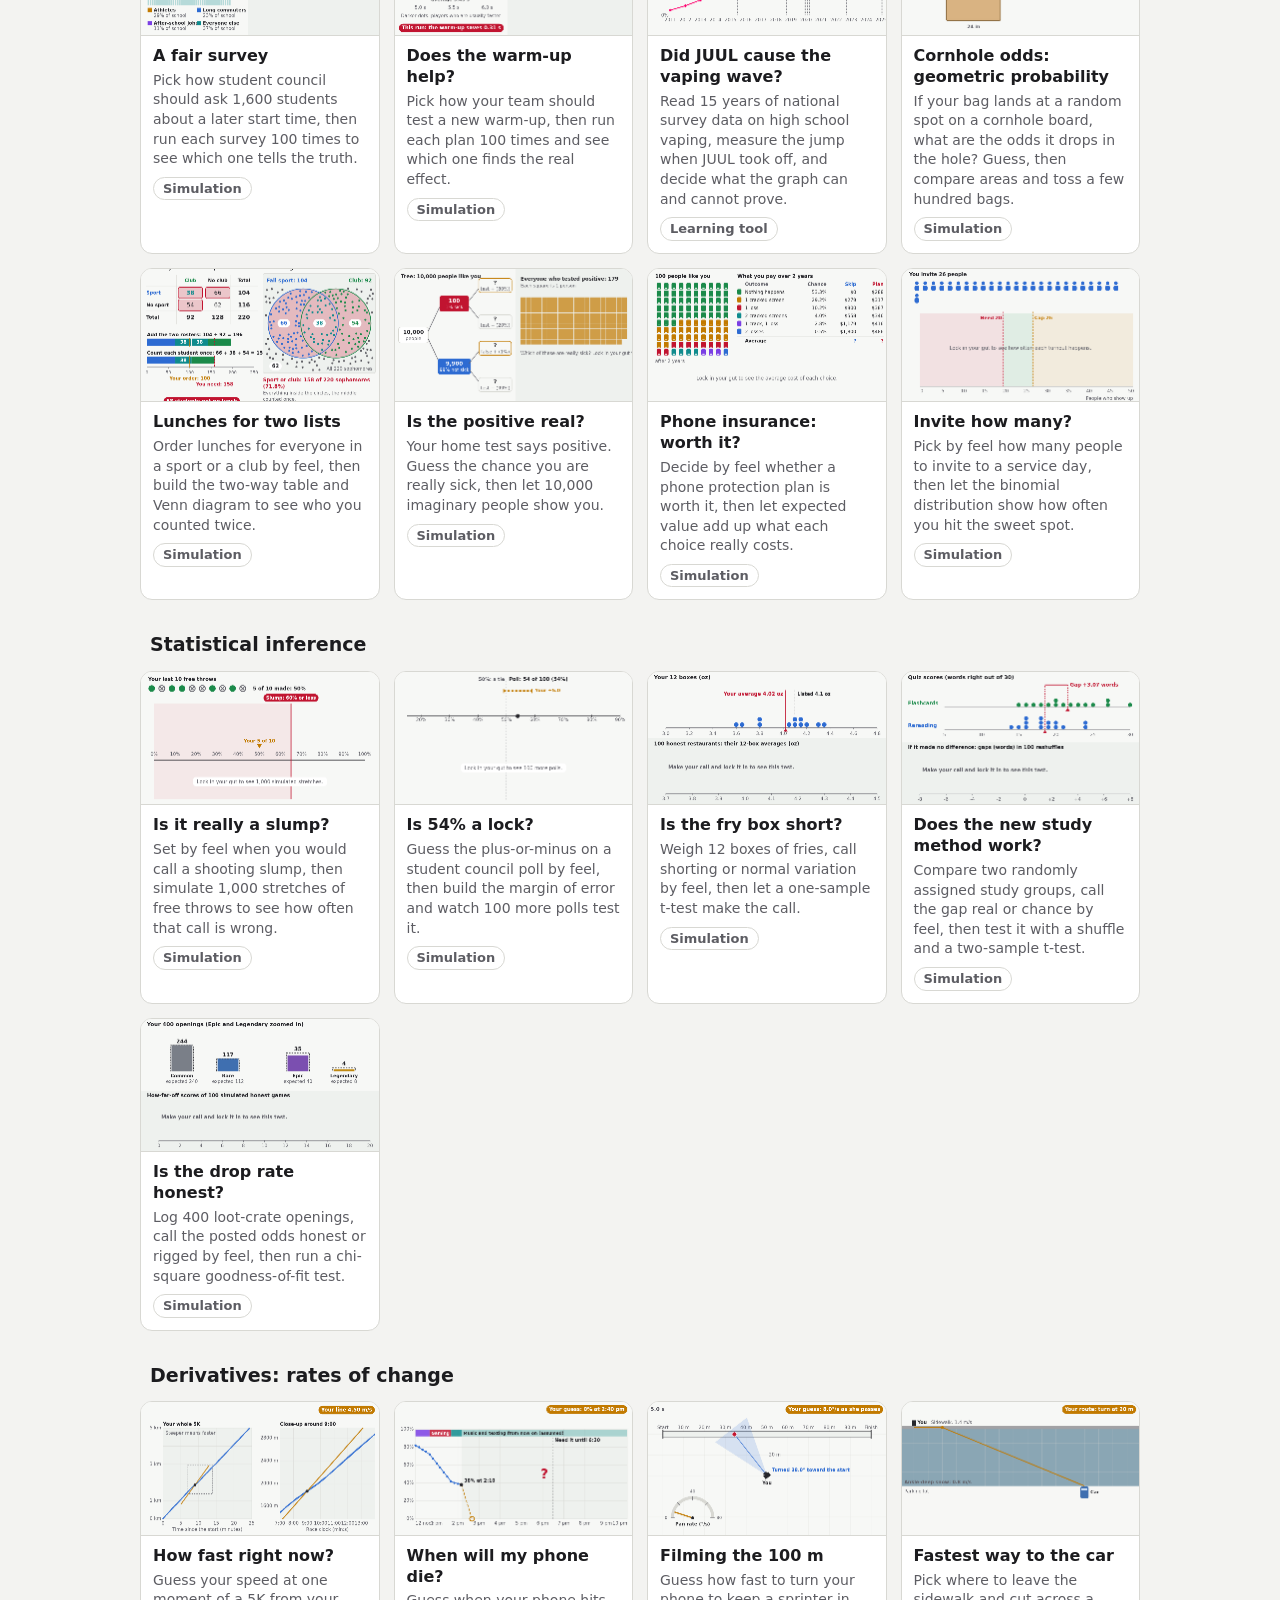
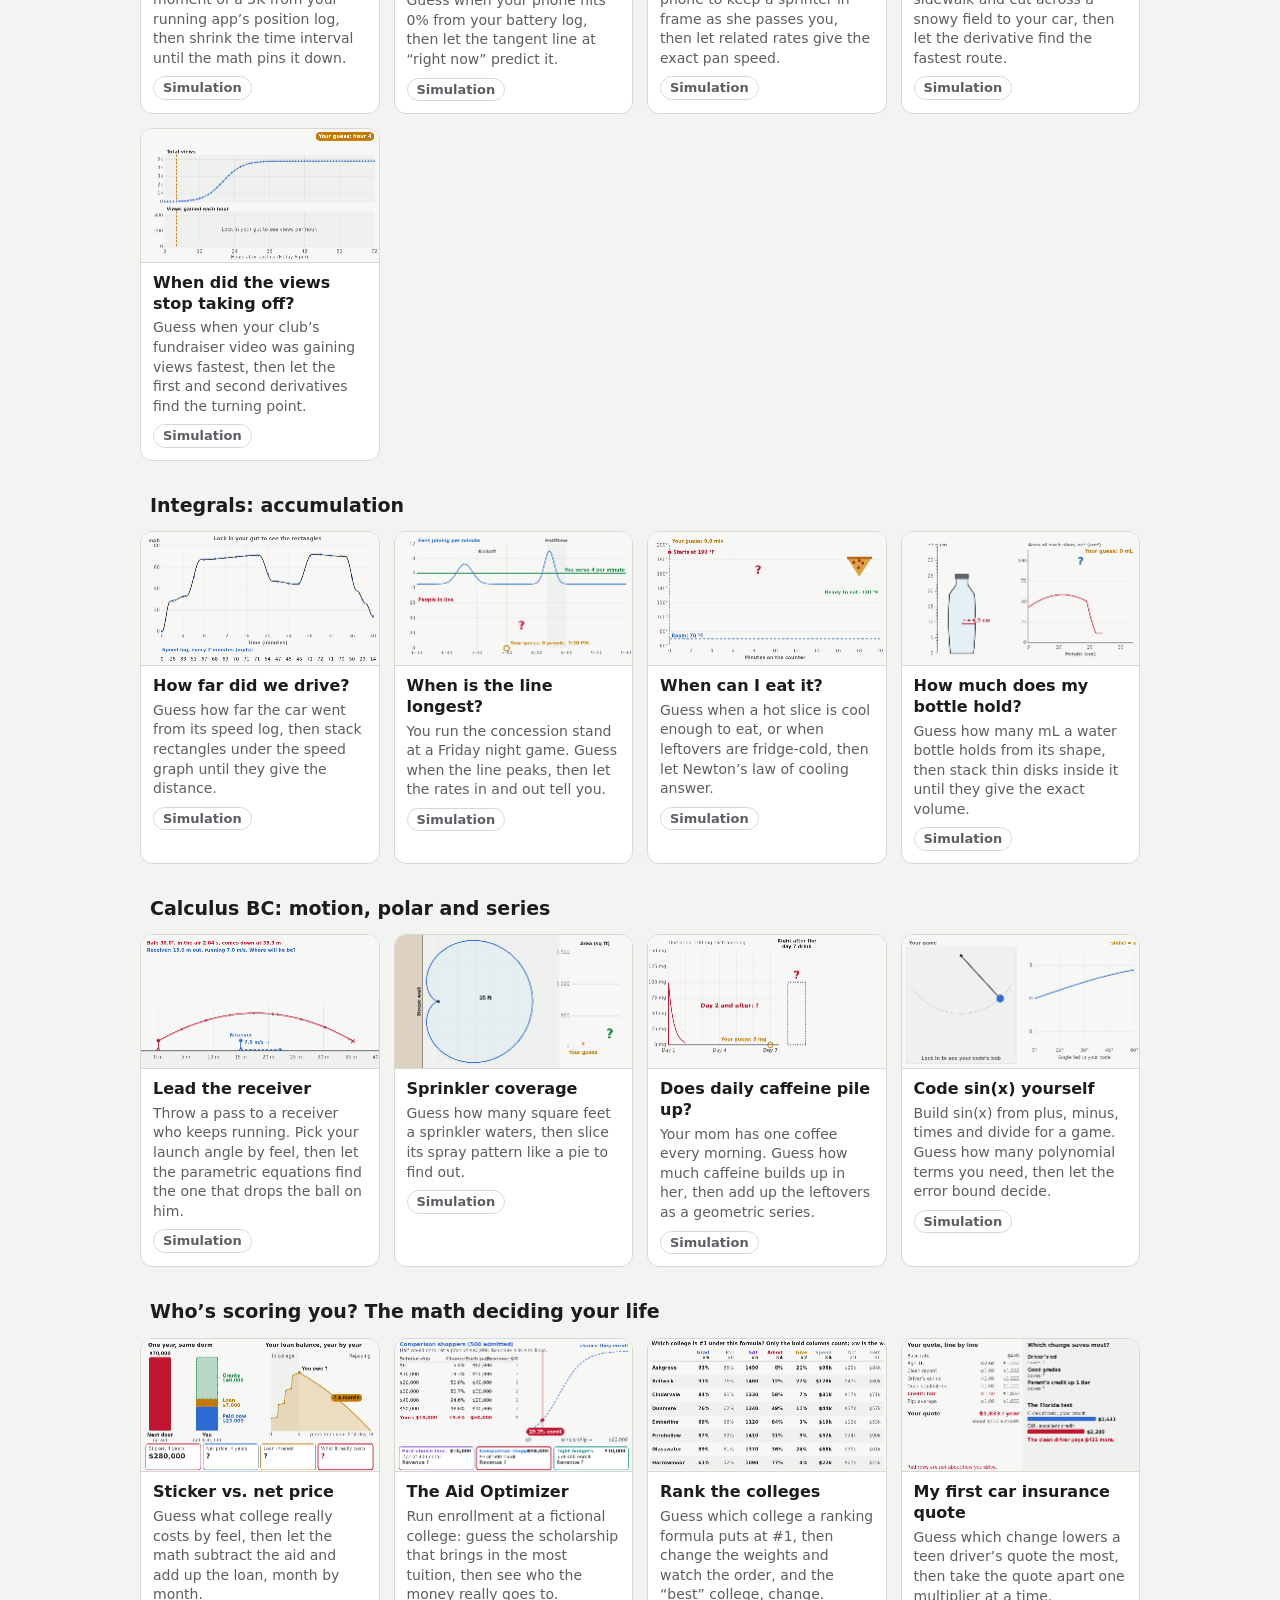
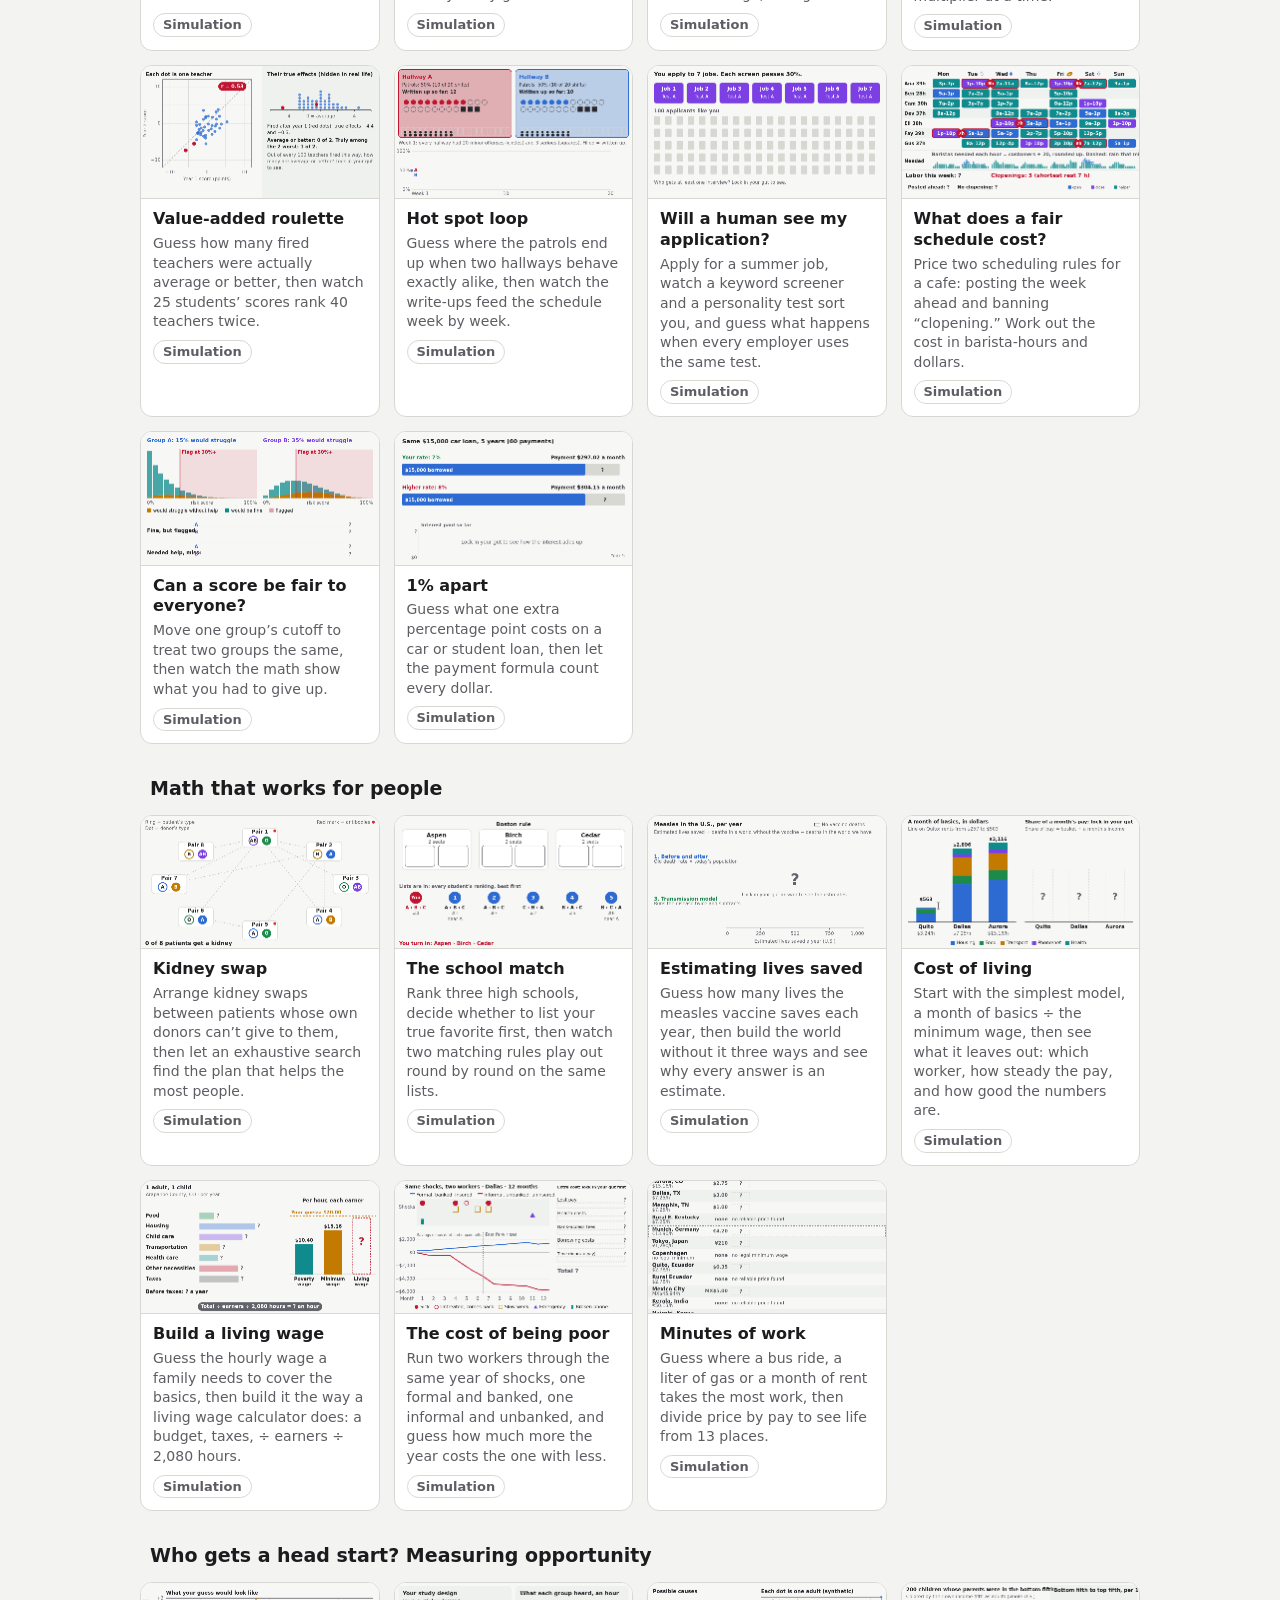
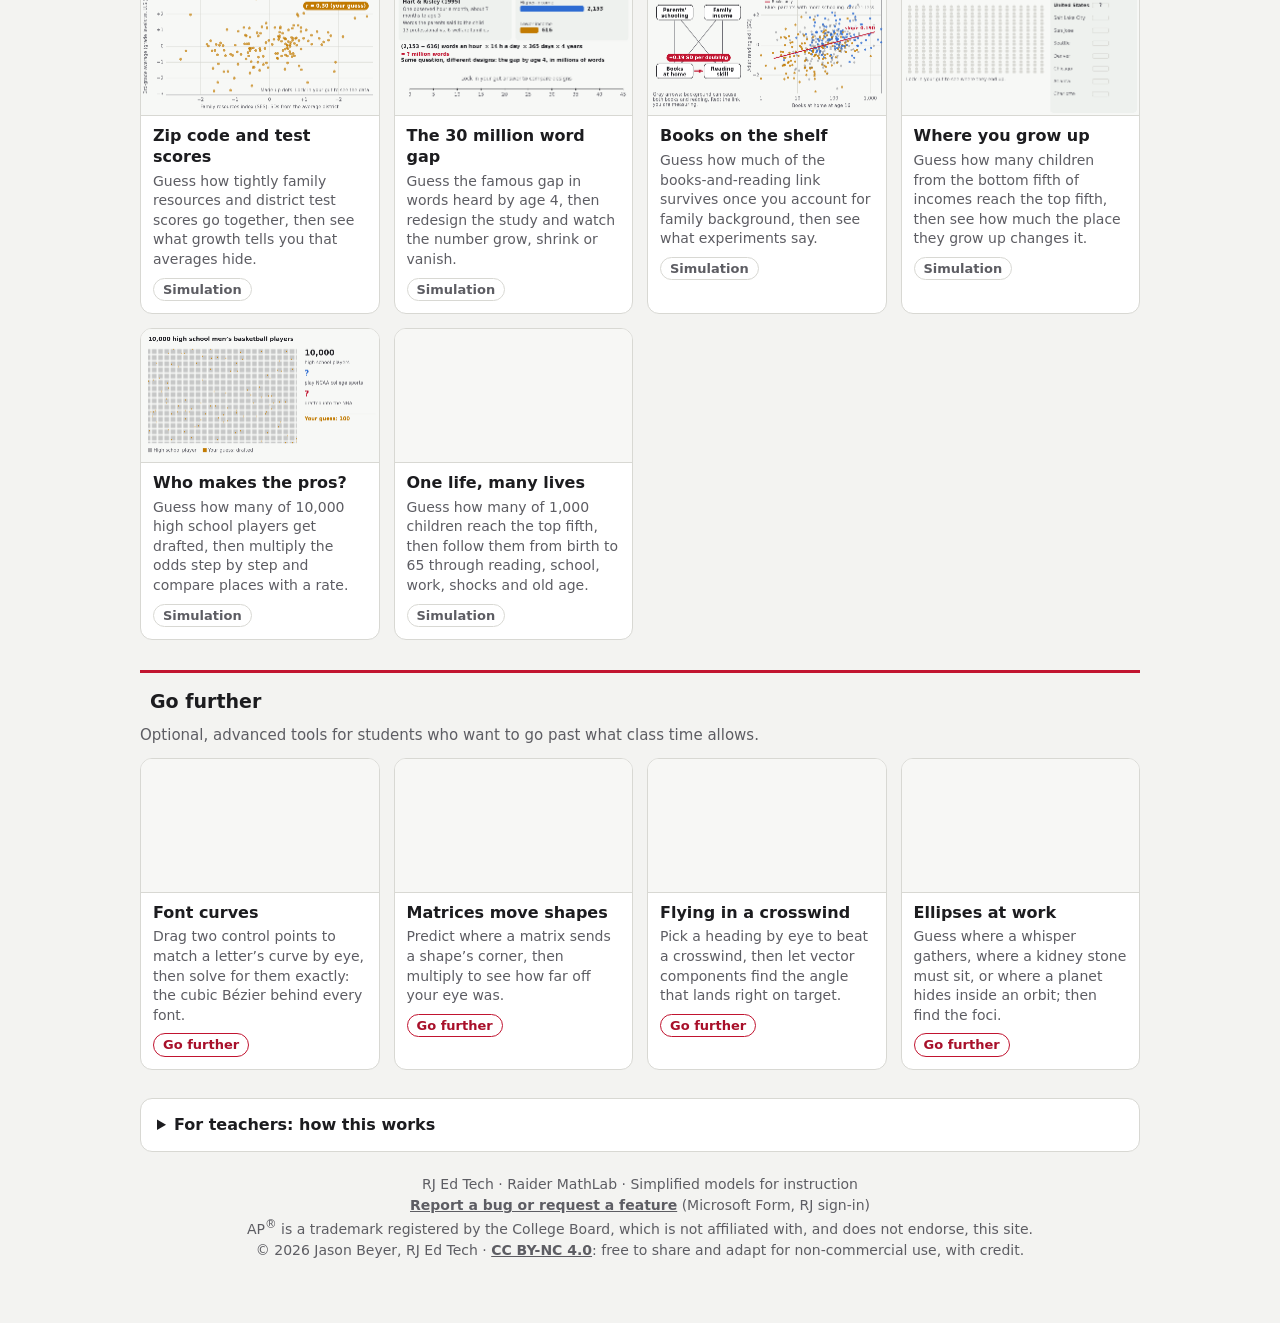
==== commit 32d7e21d: "Guided: the main button always in sight on a laptop, and the picture comes into view At 1366x720 Loc" ====
--- a/index.html
+++ b/index.html
@@ -16,7 +16,7 @@
 <link rel="icon" href="favicon.ico" sizes="any">
 <link rel="icon" href="favicon.svg" type="image/svg+xml">
 <link rel="apple-touch-icon" href="apple-touch-icon.png">
-<link rel="stylesheet" href="biolab.css?v=202611240300">
+<link rel="stylesheet" href="biolab.css?v=202611240500">
 </head>
 <body>
 <header class="rj-masthead">
@@ -419,7 +419,7 @@
 <script src="mathcards.js?v=202611181900"></script>
 <script src="skillsplain.js?v=202611171500"></script>
 <script>BioLab.start();</script>
-<script src="student-help.js?v=202611231200"></script>
+<script src="student-help.js?v=202611240500"></script>
 <script src="church.js?v=202611200700"></script>
 <!-- Anonymous page-view count (GoatCounter, rjedtech.goatcounter.com): no cookies, no personal data, no form contents.
      Each tool (#id) counts as its own page; anything after = or @ in the address is never sent.
--- a/biolab.css
+++ b/biolab.css
@@ -542,3 +542,12 @@
 .home-cards{display:grid;grid-template-columns:repeat(auto-fit,minmax(260px,1fr));gap:10px;margin:6px 0 16px;max-width:1120px}
 .home-cards:has(>a:only-child){max-width:72ch}
 .home-cards>a{margin:0!important;max-width:none!important;box-sizing:border-box}
+
+/* Guided, Nov 24, 2026: on a 1366x720 laptop the first move ("Lock in my gut answer", then each next action) sat below the fold on
+   every tool. The row with the main button now stays pinned to the bottom of the screen while the side panel runs below it.
+   overflow:clip (not hidden) on the stage and visible on the panel let sticky work. */
+@media (min-width:900px){
+  .sim.m-guided .stage{overflow:clip}
+  .sim.m-guided .stage>.donecard,.sim.m-guided .stage>.tourbar{overflow:visible}
+}
+.sim.m-guided .donecard>.row:has(.btn.primary),.sim.m-guided .tourbar>.row:has([data-tour=next]){position:sticky;bottom:0;z-index:2;background:var(--card2);margin:8px -18px 0;padding:10px 18px 12px;border-top:1px solid var(--line);box-shadow:0 -6px 12px -8px rgba(0,0,0,.18)}
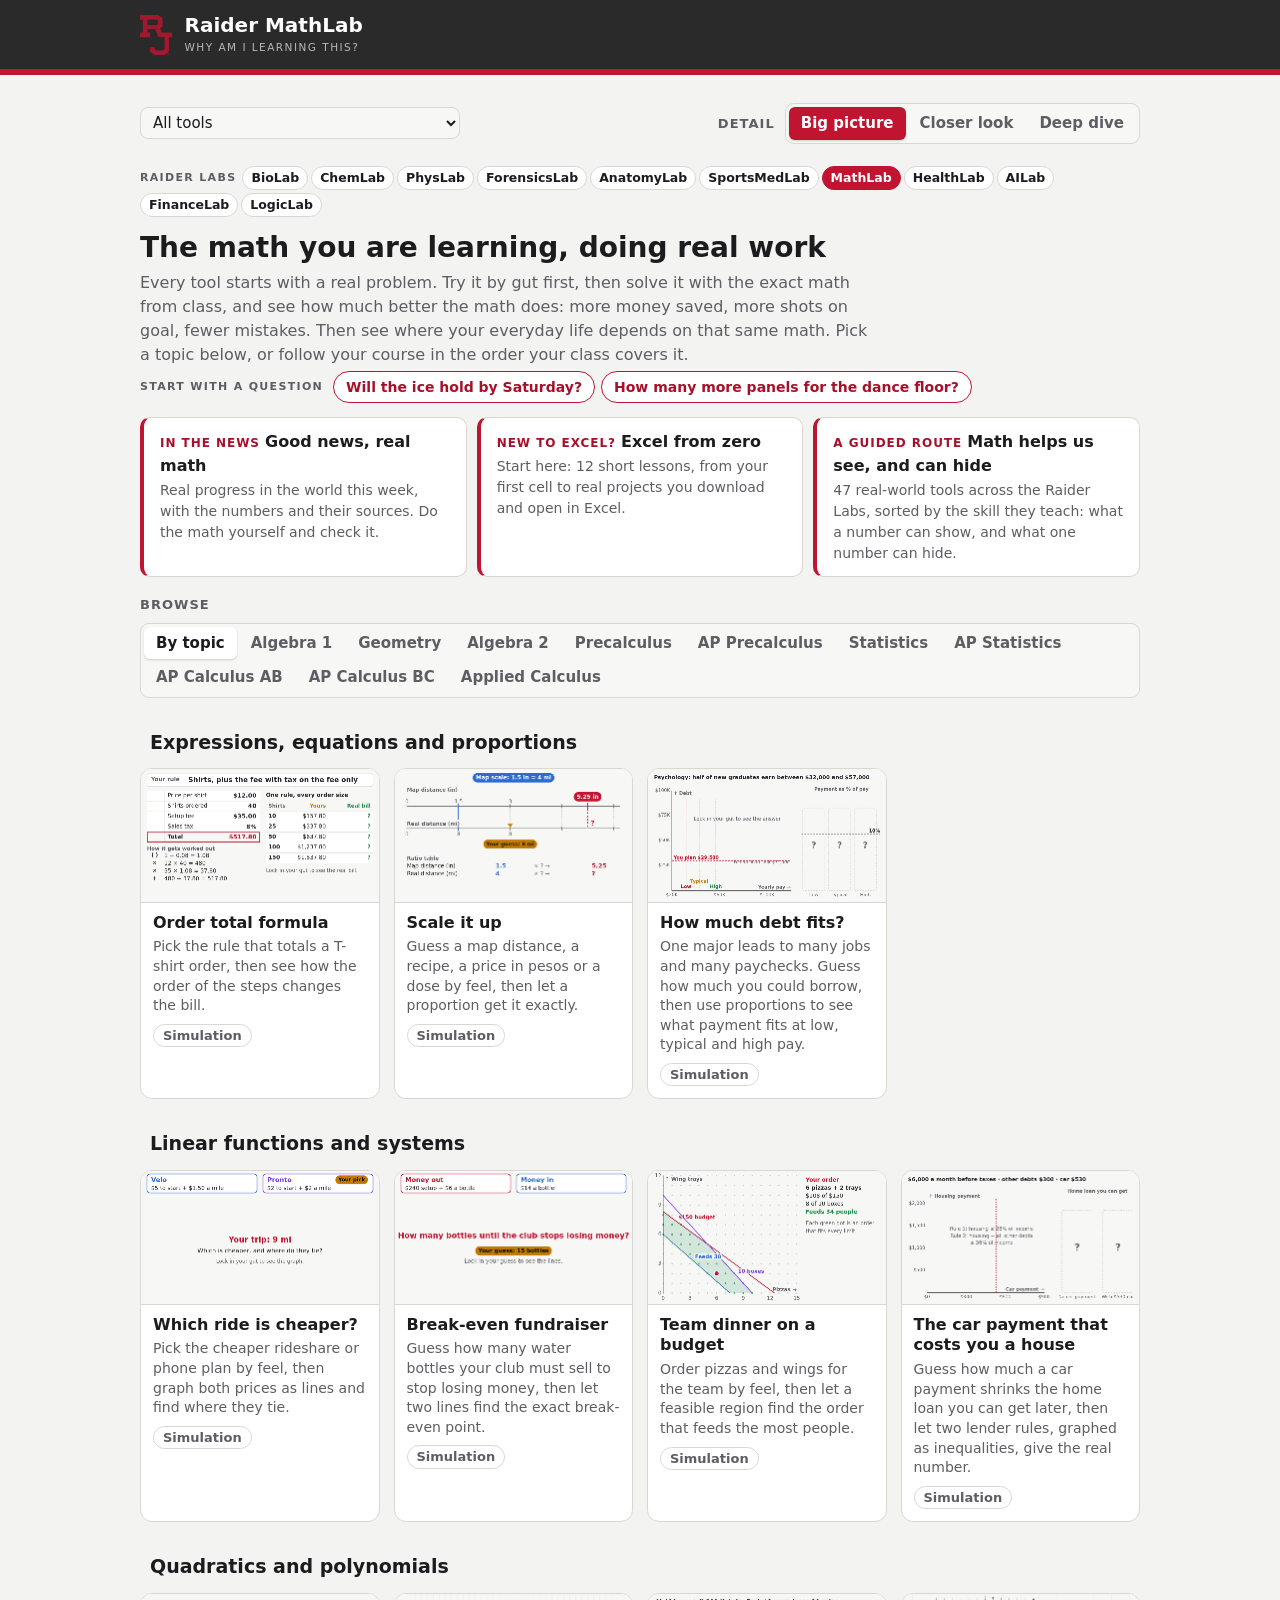
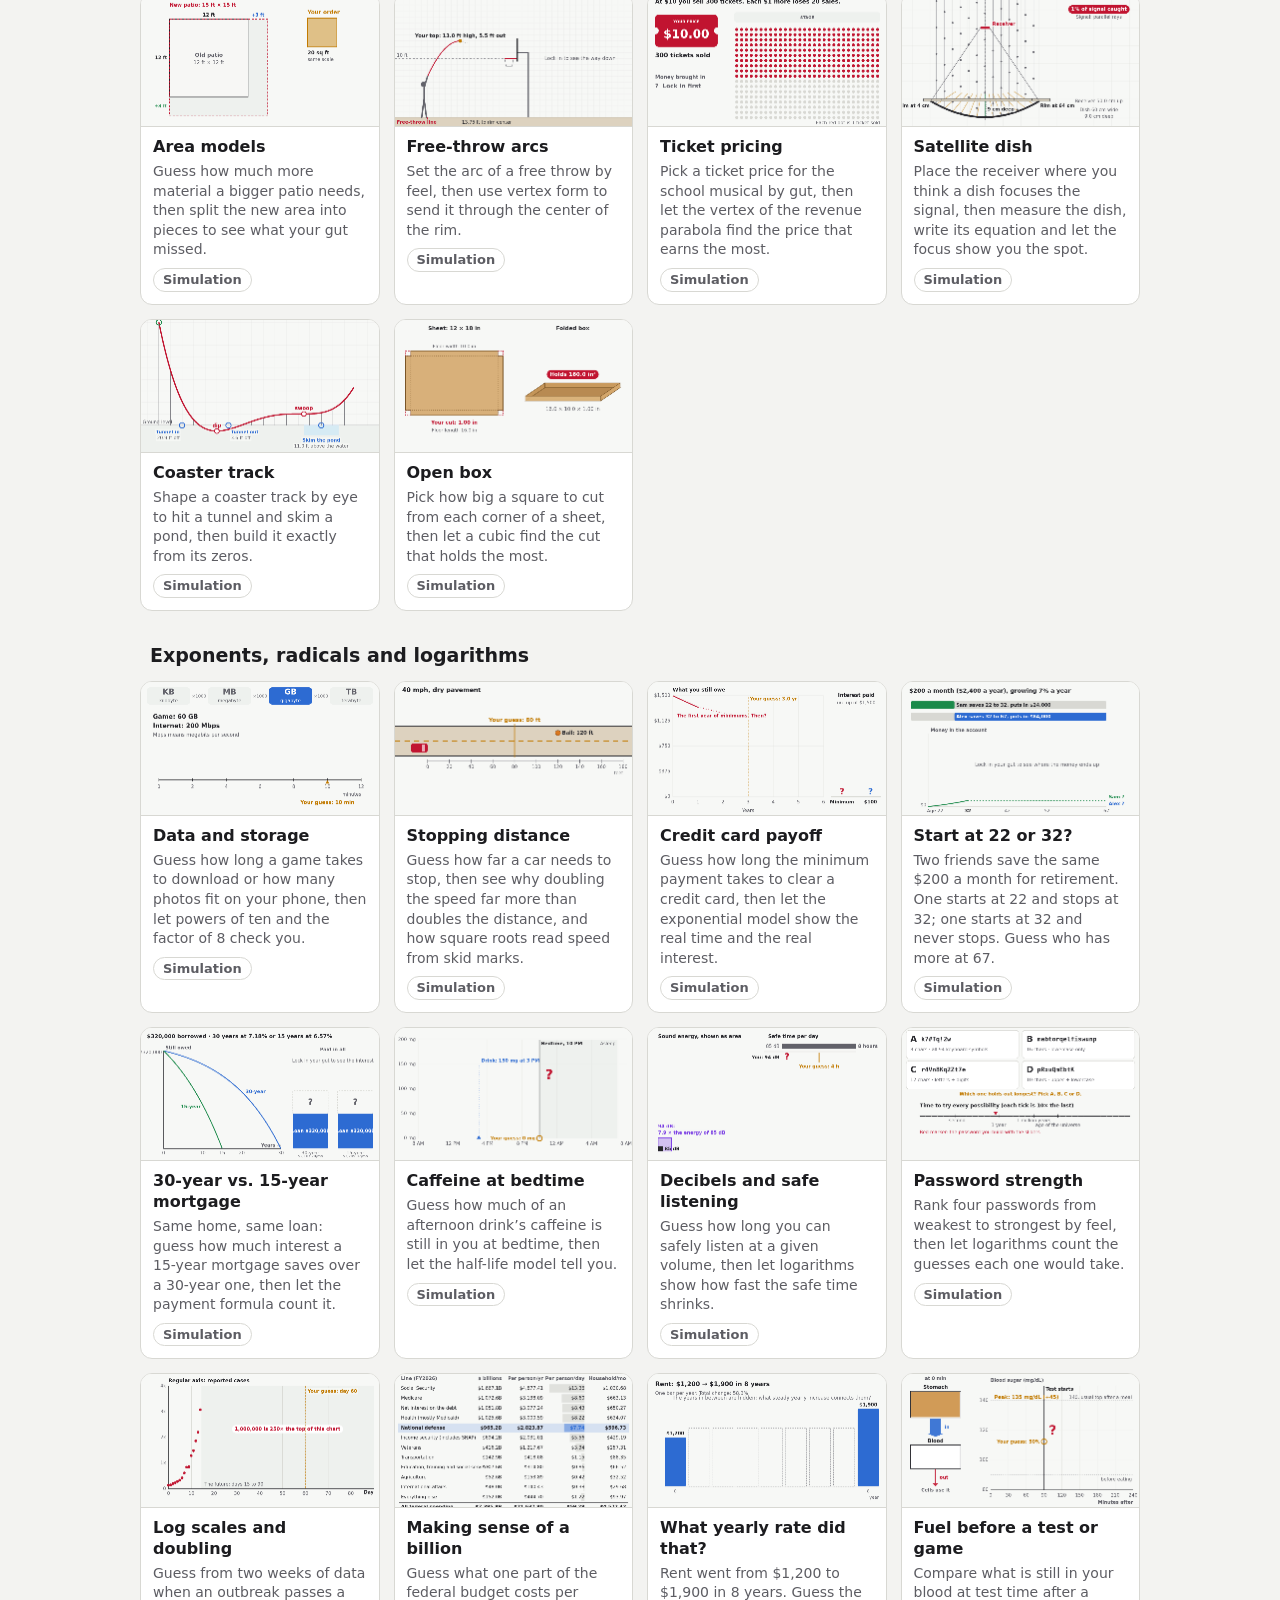
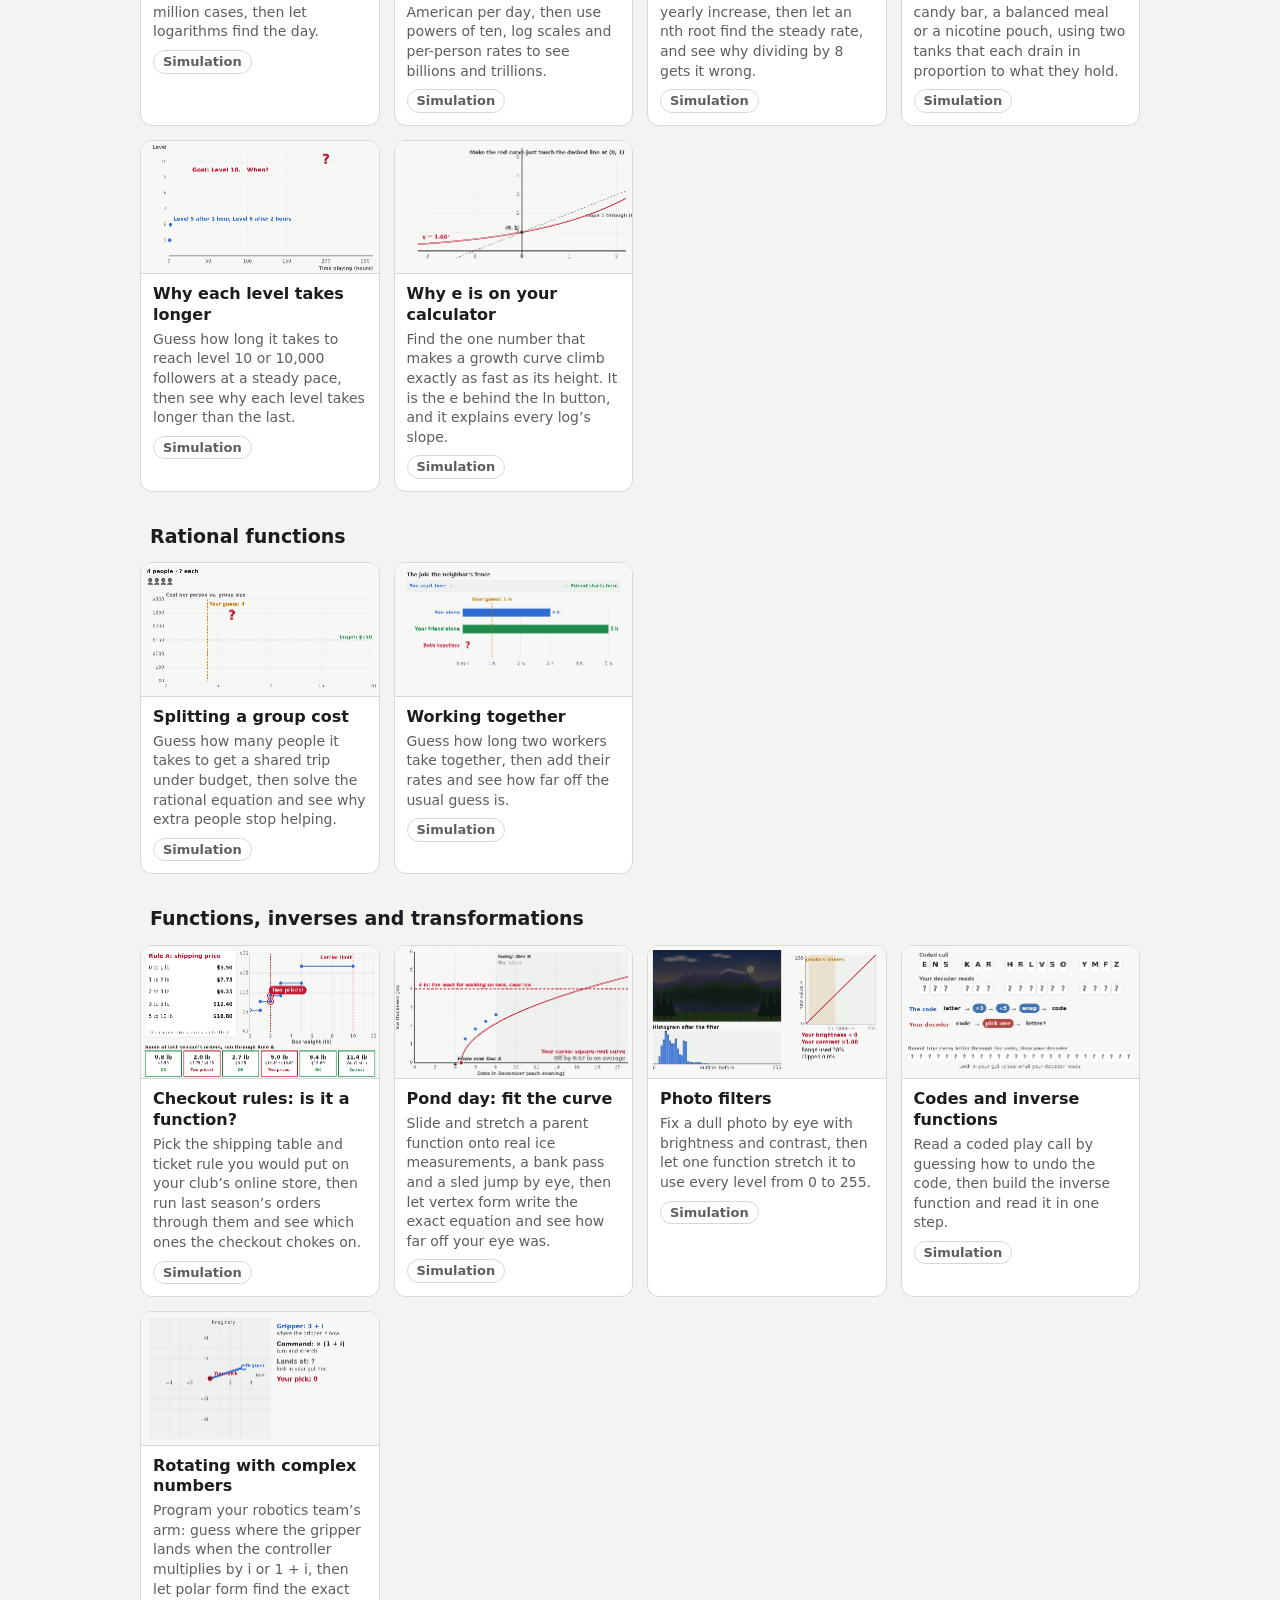
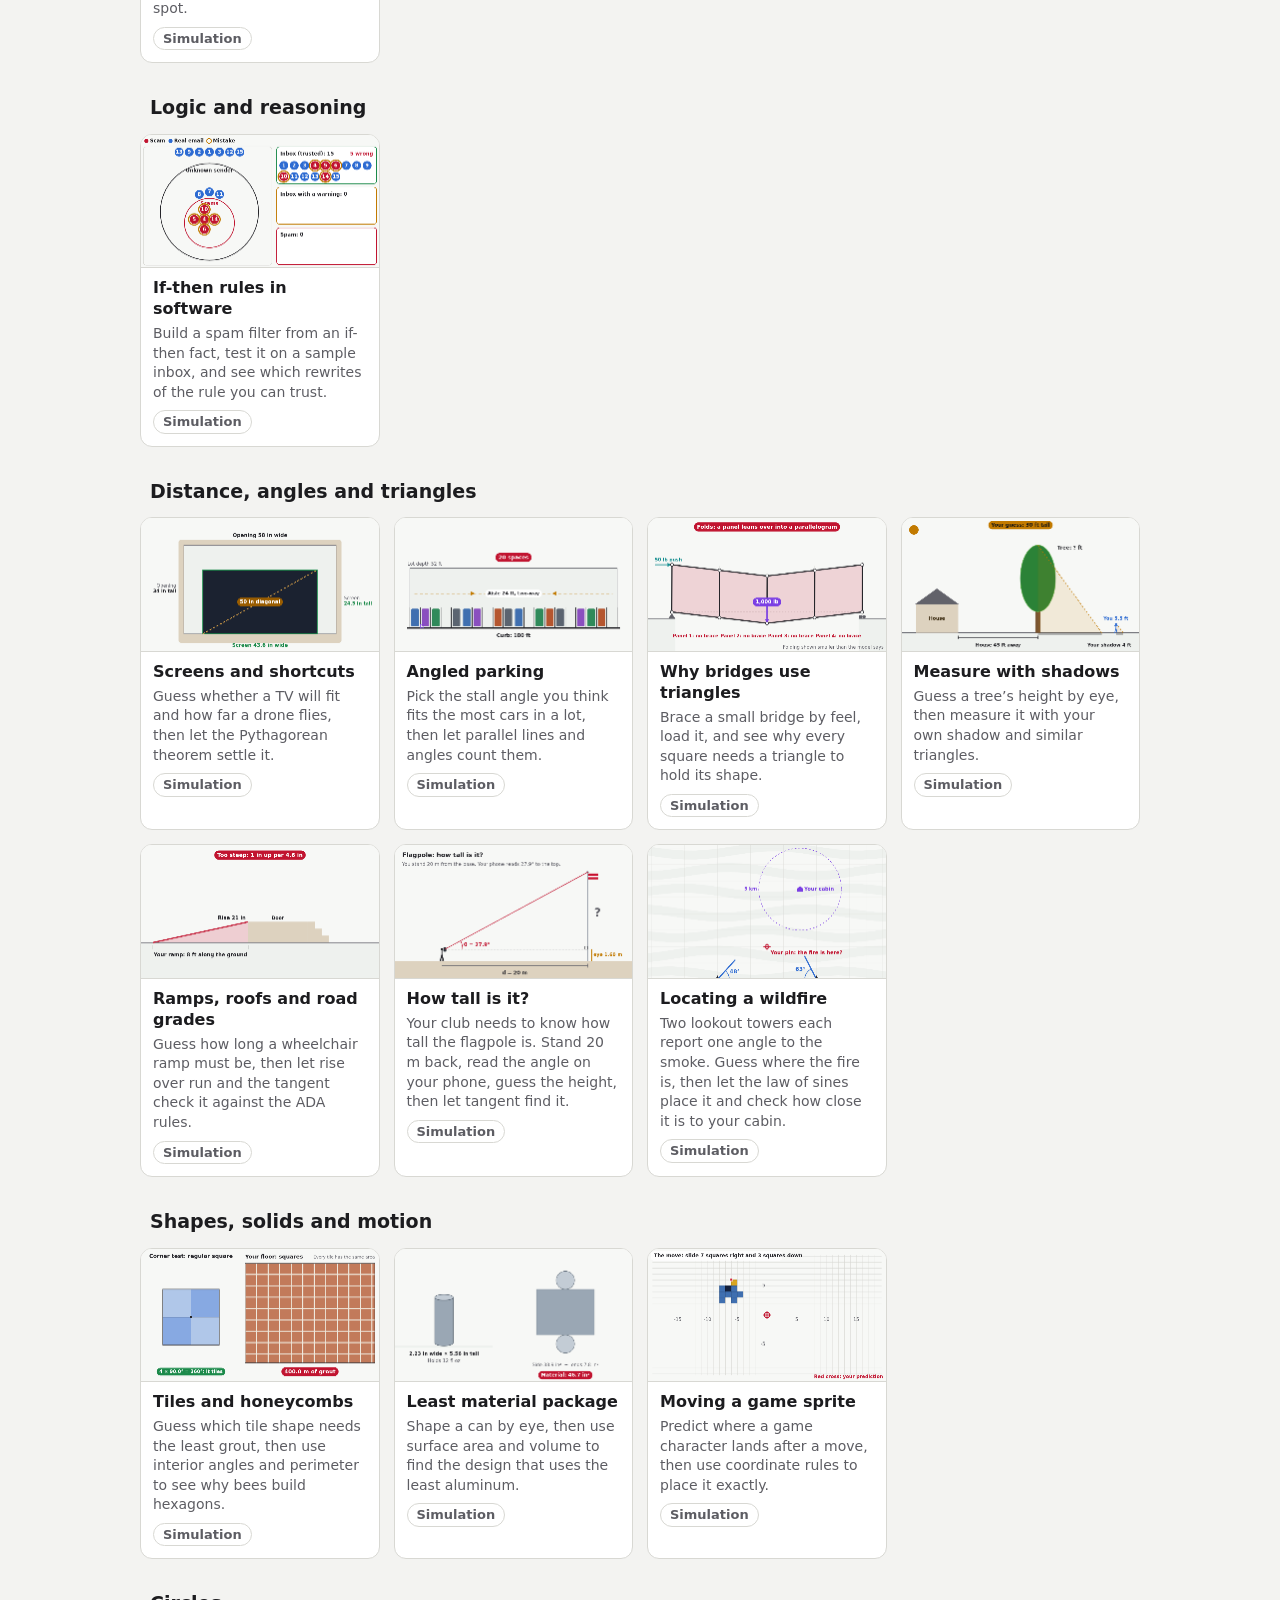
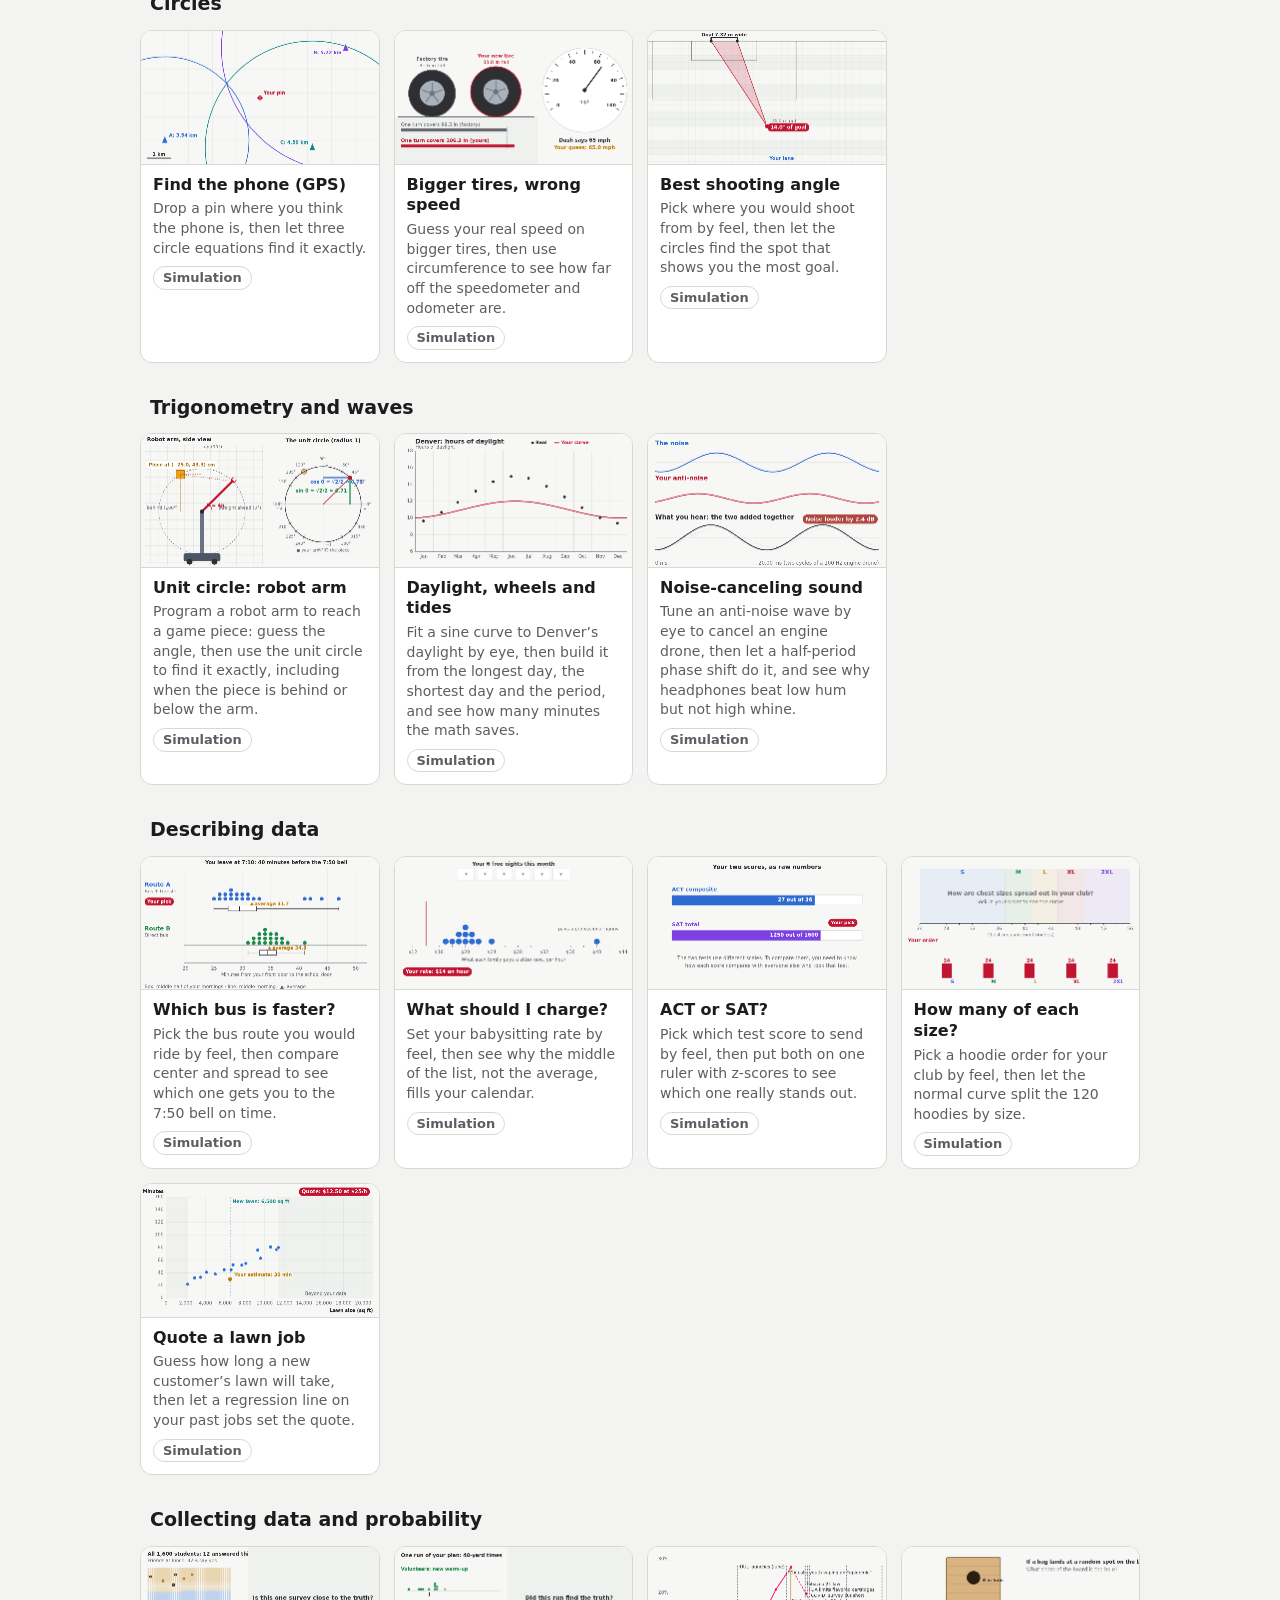
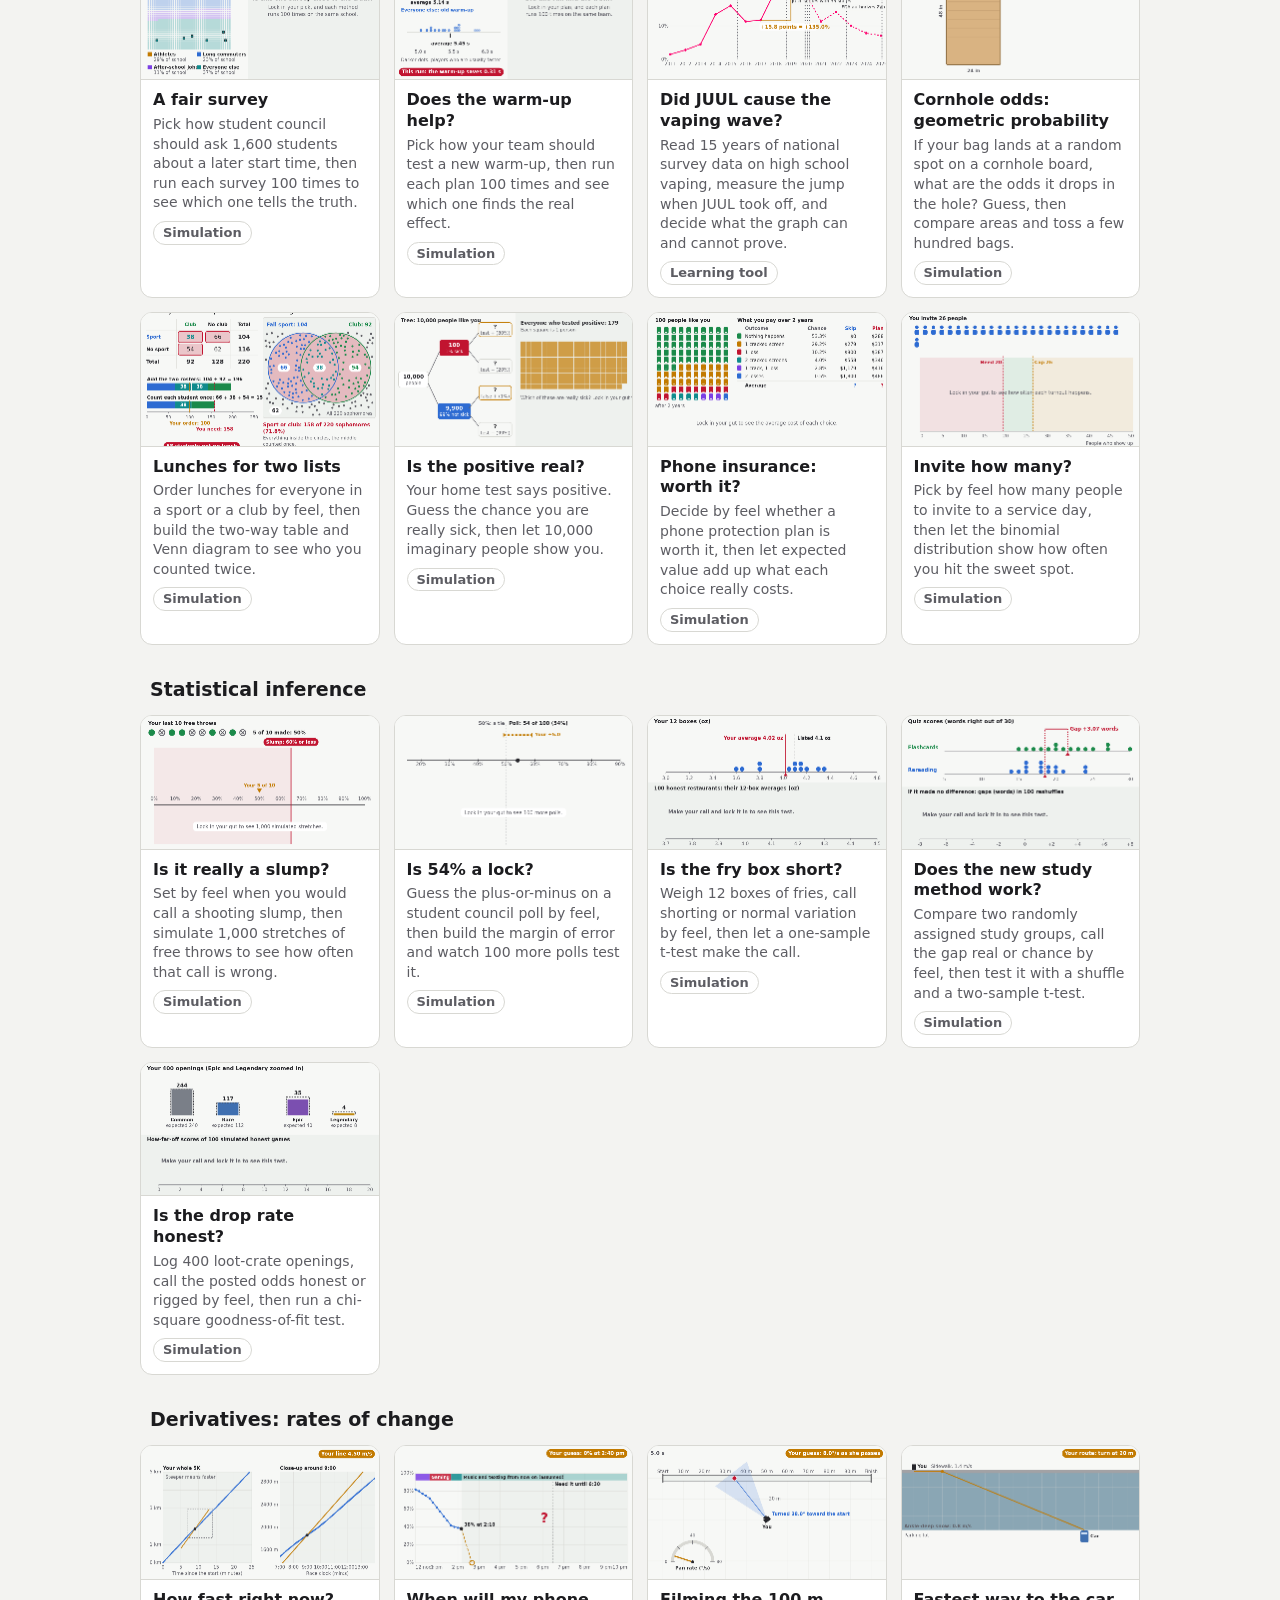
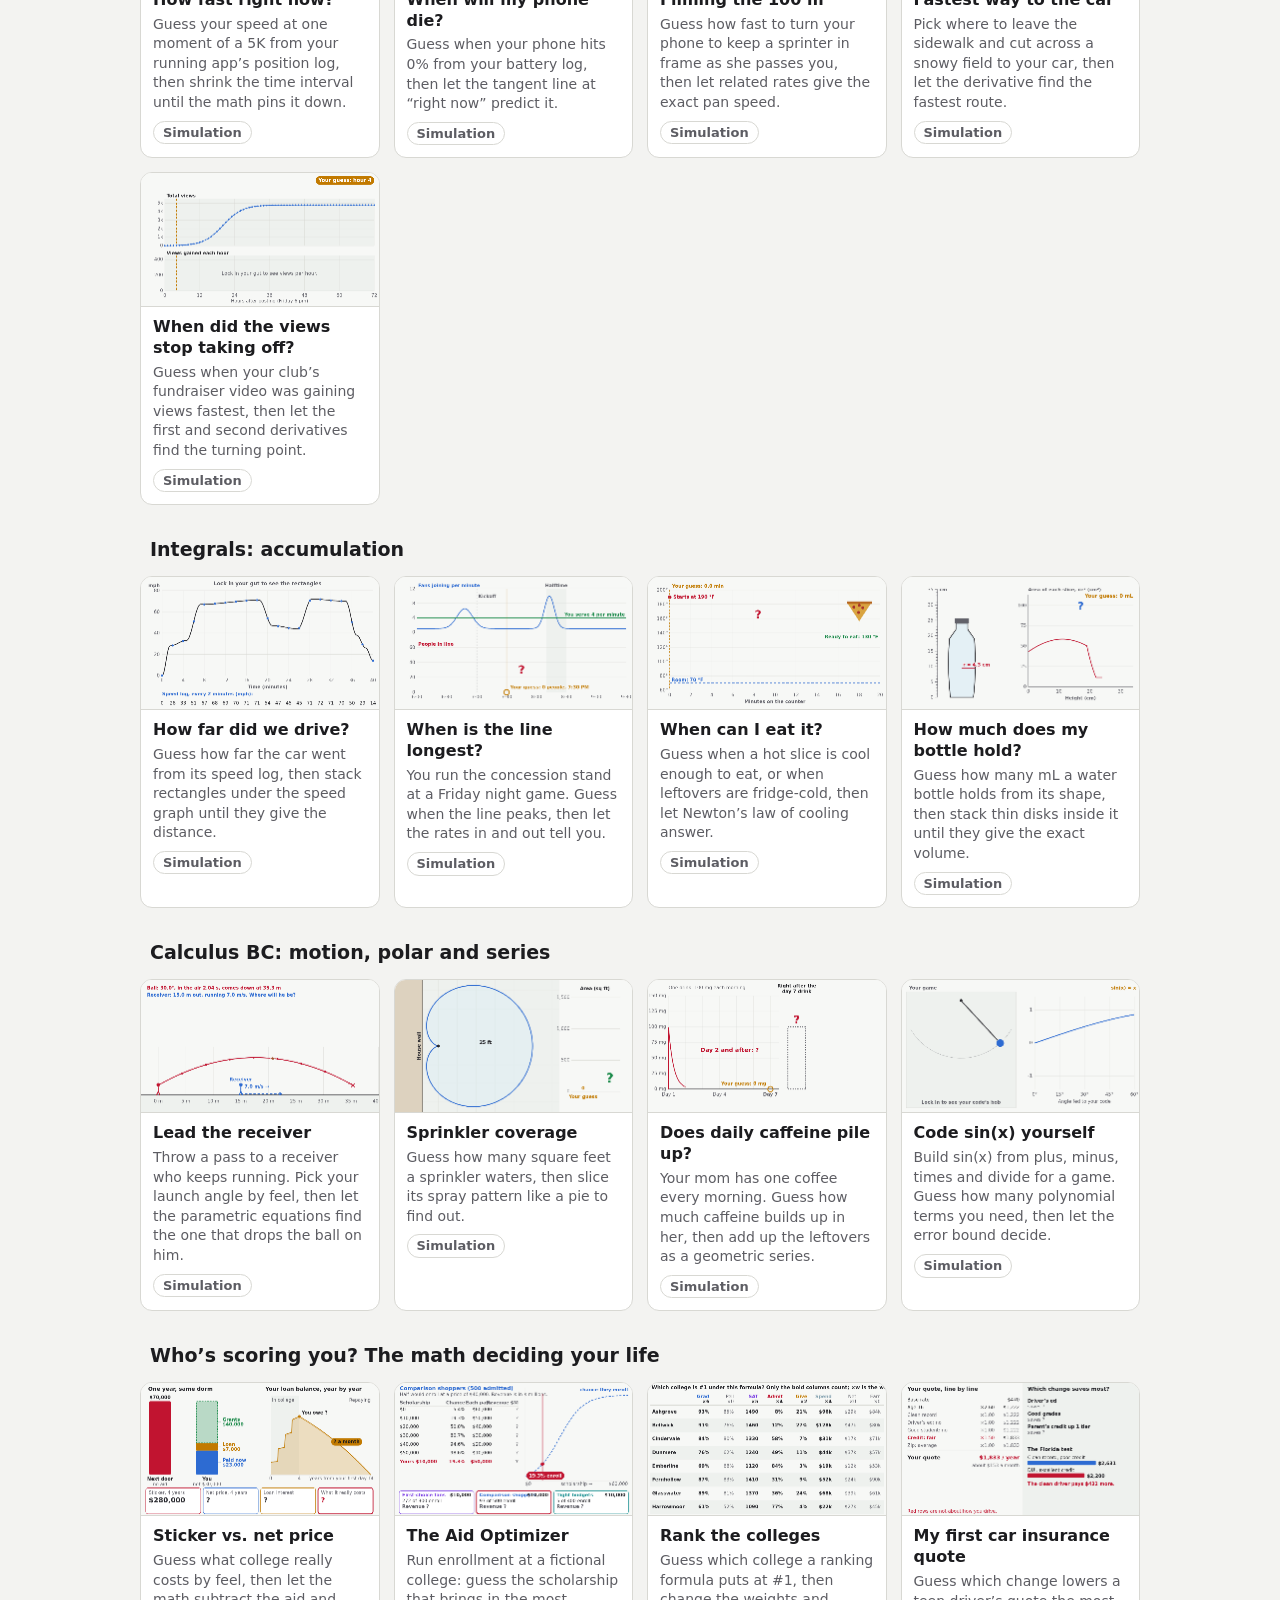
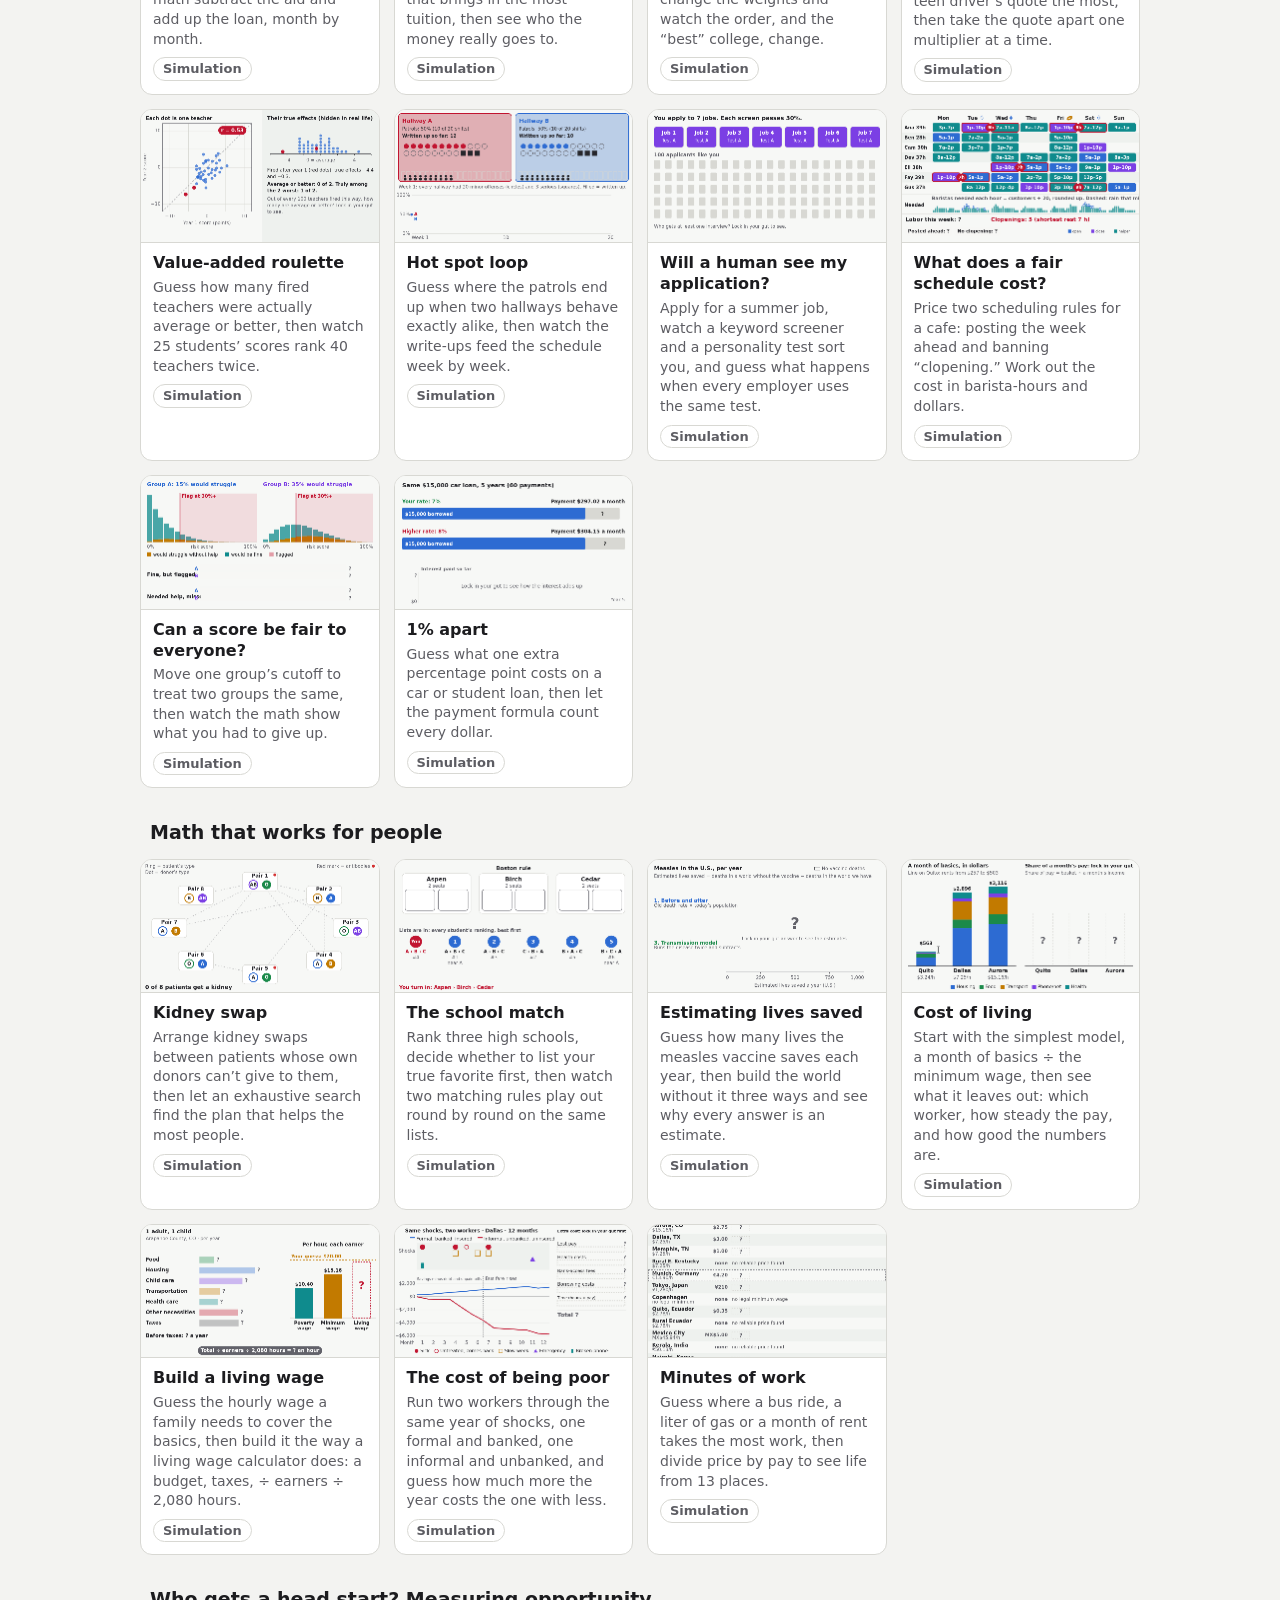
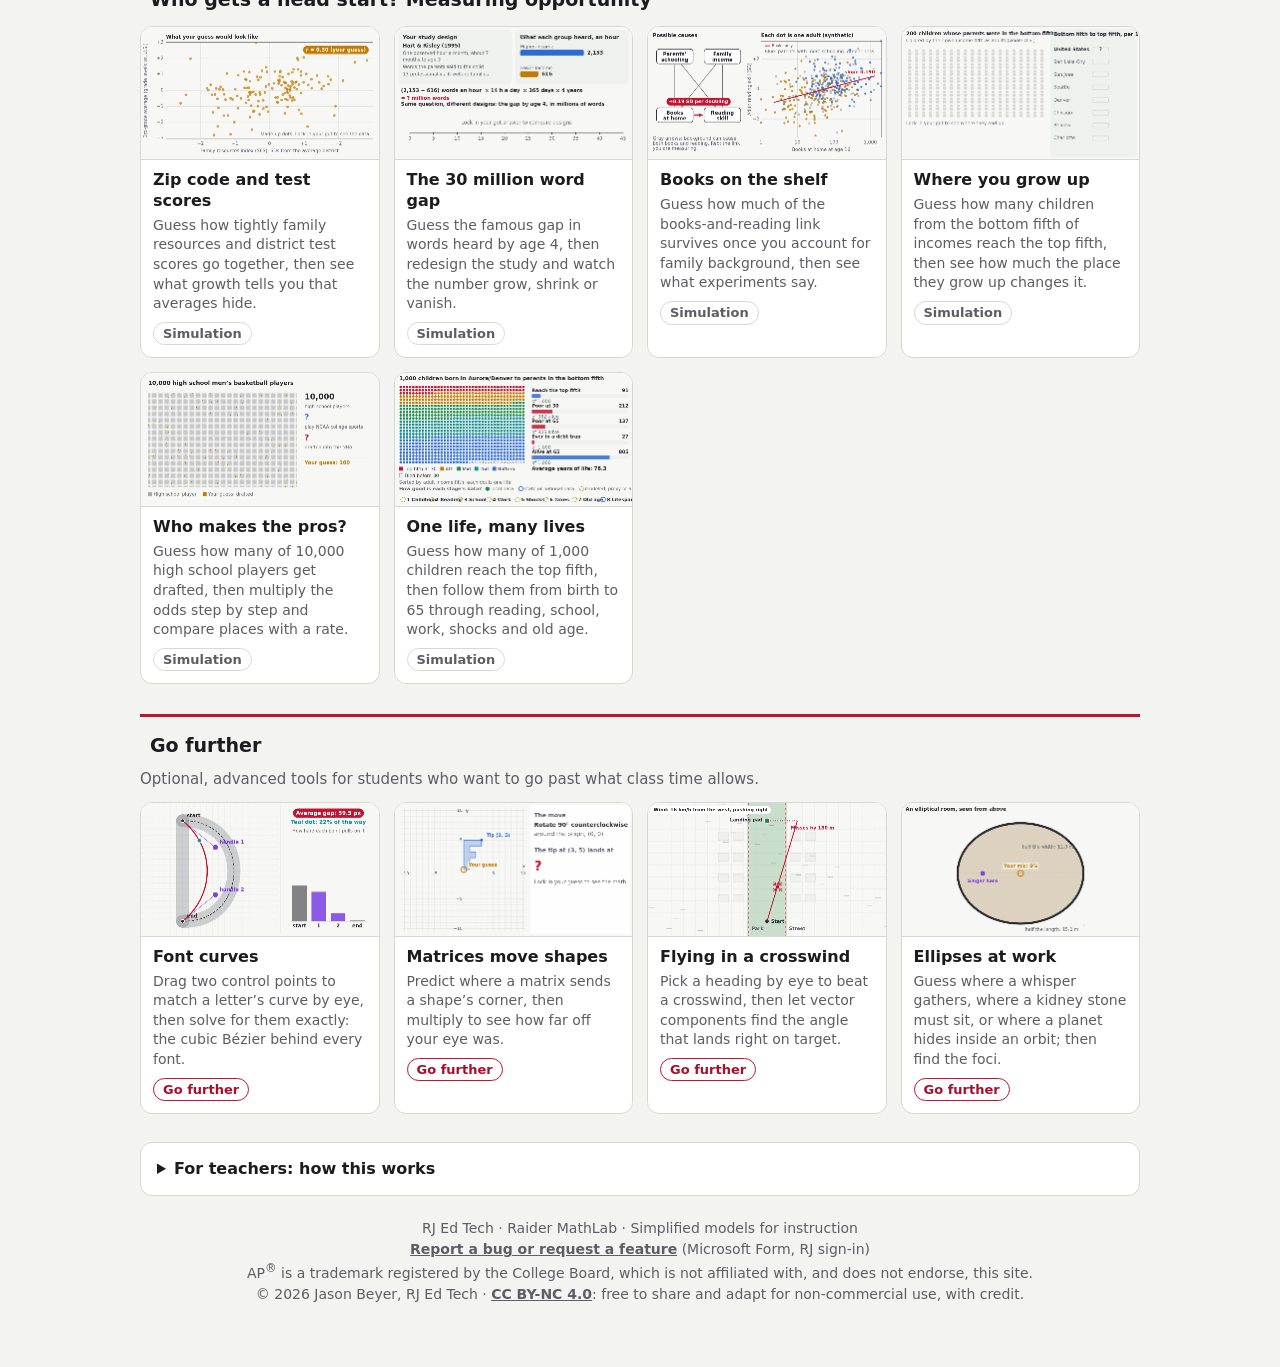
==== commit 130609cd: "Everyday questions: link the story pages from the home page and each tool The story pages were only " ====
--- a/index.html
+++ b/index.html
@@ -419,6 +419,8 @@
 <script src="mathcards.js?v=202611181900"></script>
 <script src="skillsplain.js?v=202611171500"></script>
 <script>BioLab.start();</script>
+<script>window.RL_STORIES=[{"q": "Will the ice hold by Saturday?", "href": "pondday-story.html", "tools": ["pondday"]}, {"q": "How many more panels for the dance floor?", "href": "areamodel-story.html", "tools": ["areamodel"]}, {"q": "Start saving at 22 or 32?", "href": "https://rjedtech.github.io/Raider-FinanceLab/startearly-story.html", "tools": ["startearly"], "toolOnly": true}, {"q": "Where does a credit card payment go?", "href": "https://rjedtech.github.io/Raider-FinanceLab/creditcard-story.html", "tools": ["creditcard"], "toolOnly": true}];</script>
+<script src="story-links.js?v=202611240600"></script>
 <script src="student-help.js?v=202611240500"></script>
 <script src="church.js?v=202611200700"></script>
 <!-- Anonymous page-view count (GoatCounter, rjedtech.goatcounter.com): no cookies, no personal data, no form contents.
